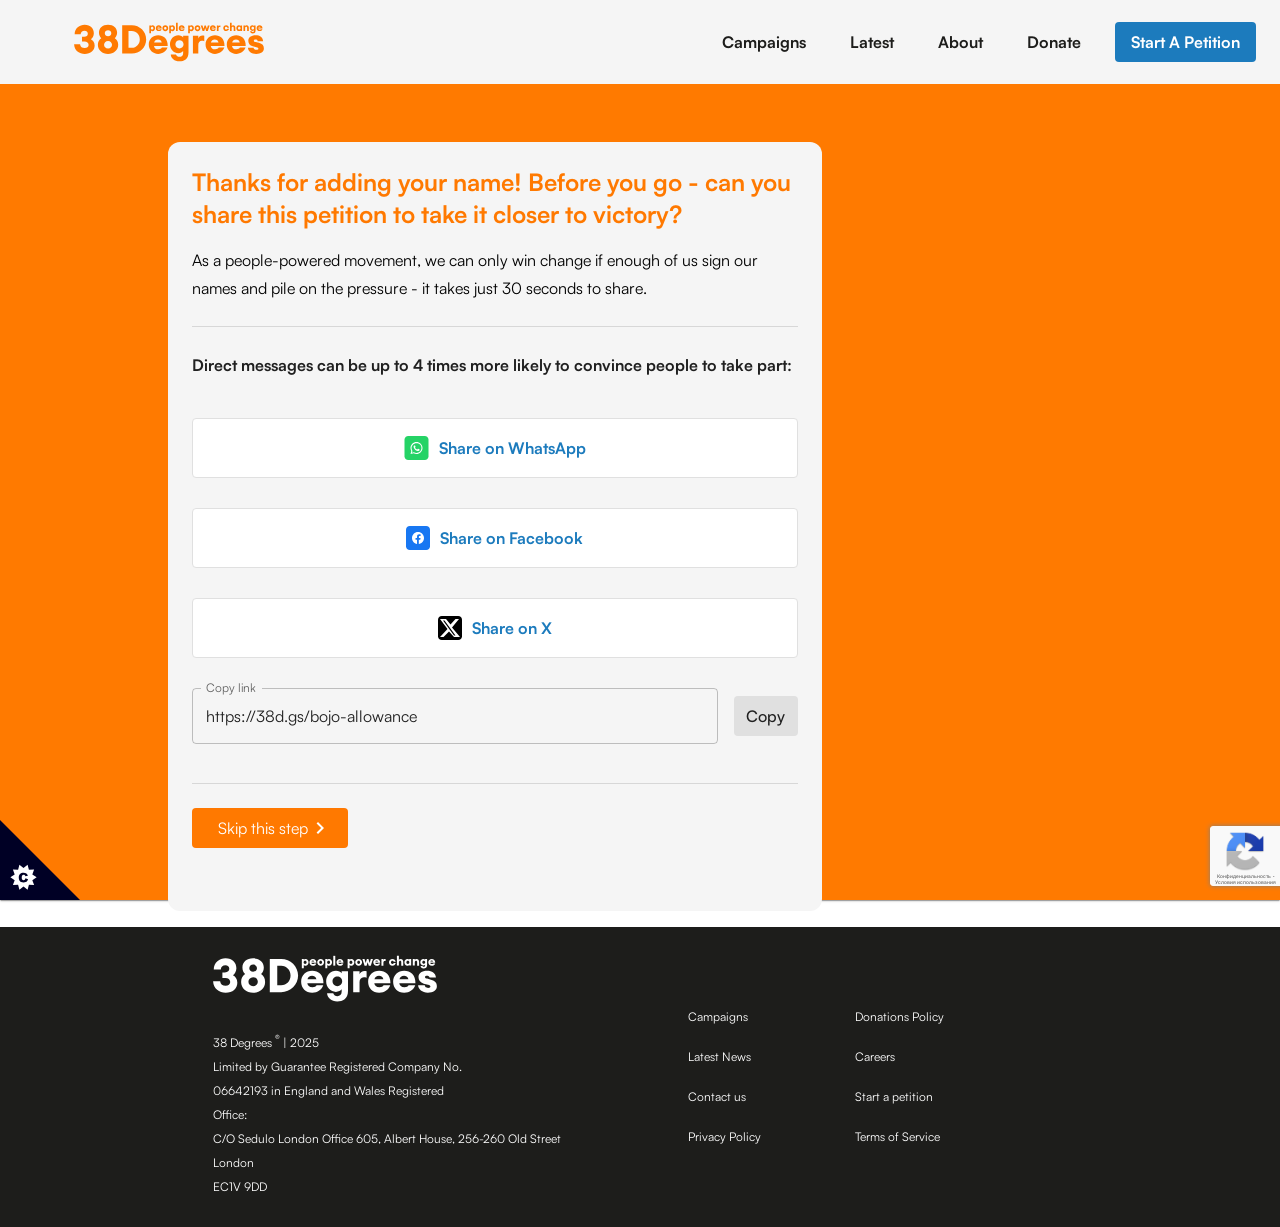
==== 20251103214220915/index.html @ c2df52c3 "Add new assets and styles for enhanced UI components - Added new PNG image for orange post. - Introd" ====
<!DOCTYPE html><html lang="en" data-scrapbook-source="https://act.38degrees.org.uk/act/suspend-johnsons-allowance" data-scrapbook-create="20251103214220915"><!-- Built: Wed Oct 29 2025 08:32:17 GMT+0000 (Coordinated Universal Time) --><!-- Commit: b7d10a4dad594851a03c4985ce70e4e87bb508ca --><head><meta http-equiv="origin-trial" content="A7vZI3v+Gz7JfuRolKNM4Aff6zaGuT7X0mf3wtoZTnKv6497cVMnhy03KDqX7kBz/q/[base64]">
  <meta charset="UTF-8">
  
    
    
      <meta name="viewport" content="width=device-width, initial-scale=1.0">
      <meta name="twitter:card" content="summary_large_image">
      
        <meta name="twitter:site" content="@38degrees">
        
          <meta property="og:title" content="Suspend Boris Johnson's taxpayer allowance">
          
          <meta property="og:image" content="https://files.38degrees.org.uk/items/files/000/008/937/display/Copy_of_CEO_bonus_tricks_petition_image_%281%29.png">
          
          <meta property="og:image:secure_url" content="https://files.38degrees.org.uk/items/files/000/008/937/display/Copy_of_CEO_bonus_tricks_petition_image_%281%29.png">
          
          <meta property="og:image:width" content="400">
          
          <meta property="og:description" content="I’ve just signed the petition to suspend Boris Johnson’s £115k ex-PM allowance until they’ve finished investigating his dodgy deals. Leaks show he was using his old office for private business, meeting Saudi officials and secretive American billionaires. Will you add your name too?">
          
          <meta property="og:type" content="website">
          
          <meta property="og:url" content="https://act.38degrees.org.uk/act/suspend-johnsons-allowance">
          
          <meta property="fb:app_id" content="106018783413240">
          
            <title>
              Suspend Boris Johnson's taxpayer allowance
            </title>
            <link rel="shortcut icon" href="favicon.png">
            
            <style>body>main#app{min-height:100vh;display:flex;flex-direction:column}footer{margin-top:auto}#meta-pixel{height:1;width:1;display:none}
/*# sourceMappingURL=[data-uri] */</style>
<style data-emotion="css-global" data-s="">html { -webkit-font-smoothing: antialiased; box-sizing: border-box; text-size-adjust: 100%; }
*, ::before, ::after { box-sizing: inherit; }
strong, b { font-weight: 700; }
body { margin: 0px; color: rgba(0, 0, 0, 0.87); font-family: Satoshi, Helvetica, Arial, sans-serif; font-weight: 400; font-size: 1rem; line-height: 1.75rem; background-color: rgb(255, 255, 255); }
@media print {
  body { background-color: rgb(255, 255, 255); }
}
body::backdrop { background-color: rgb(255, 255, 255); }
@font-face { font-family: Satoshi; font-style: normal; font-display: block; font-weight: 400; src: url("Satoshi-Regular.woff") format("woff"); }
@font-face { font-family: Satoshi; font-style: normal; font-display: block; font-weight: 700; src: url("Satoshi-Bold.woff") format("woff"); }
@font-face { font-family: Satoshi; font-style: normal; font-display: block; font-weight: 900; src: url("Satoshi-Black.woff") format("woff"); }
@font-face { font-family: Satoshi; font-style: italic; font-display: block; font-weight: 900; src: url("Satoshi-BlackItalic.woff") format("woff"); }
@font-face { font-family: Satoshi; font-style: italic; font-display: block; font-weight: 400; src: url("Satoshi-Italic.woff") format("woff"); }
@font-face { font-family: Satoshi; font-style: italic; font-display: block; font-weight: 700; src: url("Satoshi-BoldItalic.woff") format("woff"); }
@font-face { font-family: Satoshi; font-style: normal; font-display: block; font-weight: 300; src: url("Satoshi-Light.woff") format("woff"); }
@font-face { font-family: Satoshi; font-style: italic; font-display: block; font-weight: 300; src: url("Satoshi-LightItalic.woff") format("woff"); }
@font-face { font-family: Satoshi; font-style: normal; font-display: block; font-weight: 500; src: url("Satoshi-Medium.woff") format("woff"); }
@font-face { font-family: Satoshi; font-style: italic; font-display: block; font-weight: 500; src: url("Satoshi-Bold.woff") format("woff"); }
@font-face { font-family: Satoshi; font-style: normal; font-display: block; font-weight: 300; src: url("Satoshi-Variable.woff") format("woff"); }
@font-face { font-family: Satoshi; font-style: italic; font-display: block; font-weight: 300; src: url("Satoshi-VariableItalic.woff") format("woff"); }</style><style data-emotion="css-global" data-s="">html { -webkit-font-smoothing: antialiased; box-sizing: border-box; text-size-adjust: 100%; }
*, ::before, ::after { box-sizing: inherit; }
strong, b { font-weight: 700; }
body { margin: 0px; color: rgba(0, 0, 0, 0.87); font-family: Satoshi, Helvetica, Arial, sans-serif; font-weight: 400; font-size: 1rem; line-height: 1.75rem; background-color: rgb(255, 255, 255); }
@media print {
  body { background-color: rgb(255, 255, 255); }
}
body::backdrop { background-color: rgb(255, 255, 255); }
@font-face { font-family: Satoshi; font-style: normal; font-display: block; font-weight: 400; src: url("Satoshi-Regular.woff") format("woff"); }
@font-face { font-family: Satoshi; font-style: normal; font-display: block; font-weight: 700; src: url("Satoshi-Bold.woff") format("woff"); }
@font-face { font-family: Satoshi; font-style: normal; font-display: block; font-weight: 900; src: url("Satoshi-Black.woff") format("woff"); }
@font-face { font-family: Satoshi; font-style: italic; font-display: block; font-weight: 900; src: url("Satoshi-BlackItalic.woff") format("woff"); }
@font-face { font-family: Satoshi; font-style: italic; font-display: block; font-weight: 400; src: url("Satoshi-Italic.woff") format("woff"); }
@font-face { font-family: Satoshi; font-style: italic; font-display: block; font-weight: 700; src: url("Satoshi-BoldItalic.woff") format("woff"); }
@font-face { font-family: Satoshi; font-style: normal; font-display: block; font-weight: 300; src: url("Satoshi-Light.woff") format("woff"); }
@font-face { font-family: Satoshi; font-style: italic; font-display: block; font-weight: 300; src: url("Satoshi-LightItalic.woff") format("woff"); }
@font-face { font-family: Satoshi; font-style: normal; font-display: block; font-weight: 500; src: url("Satoshi-Medium.woff") format("woff"); }
@font-face { font-family: Satoshi; font-style: italic; font-display: block; font-weight: 500; src: url("Satoshi-Bold.woff") format("woff"); }
@font-face { font-family: Satoshi; font-style: normal; font-display: block; font-weight: 300; src: url("Satoshi-Variable.woff") format("woff"); }
@font-face { font-family: Satoshi; font-style: italic; font-display: block; font-weight: 300; src: url("Satoshi-VariableItalic.woff") format("woff"); }</style><style data-emotion="css-global" data-s="">@-webkit-keyframes mui-auto-fill { 
  0% { display: block; }
}
@keyframes mui-auto-fill { 
  0% { display: block; }
}
@-webkit-keyframes mui-auto-fill-cancel { 
  0% { display: block; }
}
@keyframes mui-auto-fill-cancel { 
  0% { display: block; }
}</style><style data-emotion="css" data-s="">.css-1lb6n3v { display: flex; -webkit-box-pack: center; justify-content: center; -webkit-box-align: center; align-items: center; height: 100vh; }
.css-11tvxbt { display: inline-block; animation: 1.4s linear 0s infinite normal none running animation-61bdi0; color: rgb(255, 121, 0); }
@-webkit-keyframes animation-61bdi0 { 
  0% { transform: rotate(0deg); }
  100% { transform: rotate(360deg); }
}
@keyframes animation-61bdi0 { 
  0% { transform: rotate(0deg); }
  100% { transform: rotate(360deg); }
}
.css-13o7eu2 { display: block; }
.css-14891ef { stroke: currentcolor; stroke-dasharray: 80px, 200px; stroke-dashoffset: 0; animation: 1.4s ease-in-out 0s infinite normal none running animation-1p2h4ri; }
@-webkit-keyframes animation-1p2h4ri { 
  0% { stroke-dasharray: 1px, 200px; stroke-dashoffset: 0; }
  50% { stroke-dasharray: 100px, 200px; stroke-dashoffset: -15px; }
  100% { stroke-dasharray: 100px, 200px; stroke-dashoffset: -125px; }
}
@keyframes animation-1p2h4ri { 
  0% { stroke-dasharray: 1px, 200px; stroke-dashoffset: 0; }
  50% { stroke-dasharray: 100px, 200px; stroke-dashoffset: -15px; }
  100% { stroke-dasharray: 100px, 200px; stroke-dashoffset: -125px; }
}
@media (min-width: 0px) {
  .css-1gmieow { margin-bottom: 0px; }
}
@media (min-width: 900px) {
  .css-1gmieow { margin-bottom: 10px; }
}
.css-zboid0 { display: flex; flex-direction: column; width: 100%; box-sizing: border-box; flex-shrink: 0; position: static; color: rgb(255, 255, 255); background-color: rgb(245, 245, 245); box-shadow: 0px 0px 0px 0px; height: 84px; }
@media (min-width: 0px) {
  .css-zboid0 { display: none; }
}
@media (min-width: 900px) {
  .css-zboid0 { display: block; }
}
.css-1ehjd06 { transition: box-shadow 300ms cubic-bezier(0.4, 0, 0.2, 1) 0ms; display: flex; flex-direction: column; width: 100%; box-sizing: border-box; flex-shrink: 0; position: static; color: rgb(255, 255, 255); background-color: rgb(245, 245, 245); box-shadow: 0px 0px 0px 0px; height: 84px; }
@media (min-width: 0px) {
  .css-1ehjd06 { display: none; }
}
@media (min-width: 900px) {
  .css-1ehjd06 { display: block; }
}
.css-1h3un79 { width: 100%; margin-left: auto; box-sizing: border-box; margin-right: auto; display: block; padding-left: 16px; padding-right: 16px; height: 100%; }
@media (min-width: 600px) {
  .css-1h3un79 { padding-left: 24px; padding-right: 24px; }
}
@media (min-width: 1536px) {
  .css-1h3un79 { max-width: 1536px; }
}
.css-txd8qd { position: relative; display: flex; -webkit-box-align: center; align-items: center; min-height: 56px; height: 100%; }
@media (min-width: 0px) {
  @media (orientation: landscape) {
  .css-txd8qd { min-height: 48px; }
}
}
@media (min-width: 600px) {
  .css-txd8qd { min-height: 64px; }
}
.css-j81q34 { text-decoration: none; transition: color 300ms cubic-bezier(0.4, 0, 0.2, 1) 0ms; }
.css-j81q34:hover { text-decoration-color: inherit; }
.css-j81q34:hover { text-decoration: none; color: rgb(255, 121, 0); }
.css-18rozpi { margin: 0px; font: inherit; color: rgb(255, 121, 0); text-decoration: none; transition: color 300ms cubic-bezier(0.4, 0, 0.2, 1) 0ms; }
.css-18rozpi:hover { text-decoration-color: inherit; }
.css-18rozpi:hover { text-decoration: none; color: rgb(255, 121, 0); }
.css-pobrvn { width: 240px; padding-left: 50px; }
@media (min-width: 0px) {
  .css-pobrvn { display: none; }
}
@media (min-width: 900px) {
  .css-pobrvn { display: flex; }
}
.css-f00iec { -webkit-box-pack: end; justify-content: flex-end; -webkit-box-flex: 1; flex-grow: 1; gap: 24px; align-items: flex-end; }
@media (min-width: 0px) {
  .css-f00iec { display: none; }
}
@media (min-width: 900px) {
  .css-f00iec { display: flex; }
}
.css-1wwljfo { text-decoration: none; transition: color 300ms cubic-bezier(0.4, 0, 0.2, 1) 0ms; color: rgb(29, 29, 27); height: 46px; border-radius: 5px; font-weight: 700; font-size: 1rem; display: flex; text-align: center; -webkit-box-align: center; align-items: center; padding: 10px; }
.css-1wwljfo:hover { text-decoration: none; color: rgb(255, 121, 0); }
.css-fo6ecd { margin: 0px; font-style: inherit; font-variant: inherit; font-stretch: inherit; line-height: inherit; font-family: inherit; font-optical-sizing: inherit; font-kerning: inherit; font-feature-settings: inherit; font-variation-settings: inherit; text-decoration: none; transition: color 300ms cubic-bezier(0.4, 0, 0.2, 1) 0ms; color: rgb(29, 29, 27); height: 46px; border-radius: 5px; font-weight: 700; font-size: 1rem; display: flex; text-align: center; -webkit-box-align: center; align-items: center; padding: 10px; }
.css-fo6ecd:hover { text-decoration: none; color: rgb(255, 121, 0); }
.css-1xo98ss { font-family: Satoshi, Helvetica, Arial, sans-serif; line-height: 1.75; min-width: 64px; padding: 6px 16px; border-radius: 4px; transition: background-color 0.4s cubic-bezier(0.4, 0, 0.2, 1) 0ms, box-shadow cubic-bezier(0.4, 0, 0.2, 1) 0ms, border-color cubic-bezier(0.4, 0, 0.2, 1) 0ms, color cubic-bezier(0.4, 0, 0.2, 1) 0ms; box-shadow: none; text-transform: none; color: rgb(255, 255, 255); font-size: 1rem; font-weight: 700; background-color: rgb(28, 123, 189); }
.css-1xo98ss:hover { text-decoration: none; background-color: rgb(29, 29, 27); box-shadow: rgba(0, 0, 0, 0.2) 0px 2px 4px -1px, rgba(0, 0, 0, 0.14) 0px 4px 5px 0px, rgba(0, 0, 0, 0.12) 0px 1px 10px 0px; }
@media (hover: none) {
  .css-1xo98ss:hover { background-color: rgb(255, 121, 0); }
}
.css-1xo98ss:active { box-shadow: rgba(0, 0, 0, 0.2) 0px 5px 5px -3px, rgba(0, 0, 0, 0.14) 0px 8px 10px 1px, rgba(0, 0, 0, 0.12) 0px 3px 14px 2px; }
.css-1xo98ss.Mui-focusVisible { box-shadow: rgba(0, 0, 0, 0.2) 0px 3px 5px -1px, rgba(0, 0, 0, 0.14) 0px 6px 10px 0px, rgba(0, 0, 0, 0.12) 0px 1px 18px 0px; }
.css-1xo98ss.Mui-disabled { color: rgba(0, 0, 0, 0.26); box-shadow: none; background-color: rgba(0, 0, 0, 0.12); }
.css-1xo98ss:hover { box-shadow: none; }
.css-1xo98ss.Mui-focusVisible { box-shadow: none; }
.css-1xo98ss:active { box-shadow: none; }
.css-1xo98ss.Mui-disabled { box-shadow: none; }
.css-1xo98ss:hover { text-decoration: none; background-color: rgb(229, 108, 0); }
.css-1xo98ss.Mui-disabled { background: rgba(0, 0, 0, 0.12); color: rgba(0, 0, 0, 0.38); }
@media (min-width: 0px) {
  .css-1xo98ss { display: none; }
}
@media (min-width: 900px) {
  .css-1xo98ss { display: flex; }
}
.css-1xo98ss:hover { background-color: rgb(25, 110, 170); color: rgb(255, 255, 255); }
.css-xdxih8 { display: inline-flex; -webkit-box-align: center; align-items: center; -webkit-box-pack: center; justify-content: center; position: relative; box-sizing: border-box; -webkit-tap-highlight-color: transparent; outline: 0px; border: 0px; margin: 0px; cursor: pointer; user-select: none; vertical-align: middle; appearance: none; text-decoration: none; font-family: Satoshi, Helvetica, Arial, sans-serif; line-height: 1.75; min-width: 64px; padding: 6px 16px; border-radius: 4px; transition: background-color 0.4s cubic-bezier(0.4, 0, 0.2, 1) 0ms, box-shadow cubic-bezier(0.4, 0, 0.2, 1) 0ms, border-color cubic-bezier(0.4, 0, 0.2, 1) 0ms, color cubic-bezier(0.4, 0, 0.2, 1) 0ms; box-shadow: none; text-transform: none; color: rgb(255, 255, 255); font-size: 1rem; font-weight: 700; background-color: rgb(28, 123, 189); }
.css-xdxih8.Mui-disabled { pointer-events: none; cursor: default; }
@media print {
  .css-xdxih8 { -webkit-print-color-adjust: exact; }
}
.css-xdxih8:hover { text-decoration: none; background-color: rgb(29, 29, 27); box-shadow: rgba(0, 0, 0, 0.2) 0px 2px 4px -1px, rgba(0, 0, 0, 0.14) 0px 4px 5px 0px, rgba(0, 0, 0, 0.12) 0px 1px 10px 0px; }
@media (hover: none) {
  .css-xdxih8:hover { background-color: rgb(255, 121, 0); }
}
.css-xdxih8:active { box-shadow: rgba(0, 0, 0, 0.2) 0px 5px 5px -3px, rgba(0, 0, 0, 0.14) 0px 8px 10px 1px, rgba(0, 0, 0, 0.12) 0px 3px 14px 2px; }
.css-xdxih8.Mui-focusVisible { box-shadow: rgba(0, 0, 0, 0.2) 0px 3px 5px -1px, rgba(0, 0, 0, 0.14) 0px 6px 10px 0px, rgba(0, 0, 0, 0.12) 0px 1px 18px 0px; }
.css-xdxih8.Mui-disabled { color: rgba(0, 0, 0, 0.26); box-shadow: none; background-color: rgba(0, 0, 0, 0.12); }
.css-xdxih8:hover { box-shadow: none; }
.css-xdxih8.Mui-focusVisible { box-shadow: none; }
.css-xdxih8:active { box-shadow: none; }
.css-xdxih8.Mui-disabled { box-shadow: none; }
.css-xdxih8:hover { text-decoration: none; background-color: rgb(229, 108, 0); }
.css-xdxih8.Mui-disabled { background: rgba(0, 0, 0, 0.12); color: rgba(0, 0, 0, 0.38); }
@media (min-width: 0px) {
  .css-xdxih8 { display: none; }
}
@media (min-width: 900px) {
  .css-xdxih8 { display: flex; }
}
.css-xdxih8:hover { background-color: rgb(25, 110, 170); color: rgb(255, 255, 255); }
.css-1aprekk { display: flex; flex-direction: column; width: 100%; box-sizing: border-box; flex-shrink: 0; position: static; color: rgb(255, 255, 255); background-color: rgb(245, 245, 245); box-shadow: 0px 0px 0px 0px; height: 56px; }
@media (min-width: 0px) {
  .css-1aprekk { display: block; }
}
@media (min-width: 900px) {
  .css-1aprekk { display: none; }
}
.css-1ql3g8t { transition: box-shadow 300ms cubic-bezier(0.4, 0, 0.2, 1) 0ms; display: flex; flex-direction: column; width: 100%; box-sizing: border-box; flex-shrink: 0; position: static; color: rgb(255, 255, 255); background-color: rgb(245, 245, 245); box-shadow: 0px 0px 0px 0px; height: 56px; }
@media (min-width: 0px) {
  .css-1ql3g8t { display: block; }
}
@media (min-width: 900px) {
  .css-1ql3g8t { display: none; }
}
.css-198lrpf { position: relative; display: flex; -webkit-box-align: center; align-items: center; min-height: 56px; }
@media (min-width: 0px) {
  @media (orientation: landscape) {
  .css-198lrpf { min-height: 48px; }
}
}
@media (min-width: 600px) {
  .css-198lrpf { min-height: 64px; }
}
@media (min-width: 0px) {
  .css-198lrpf { min-height: 56px; }
}
@media (min-width: 600px) {
  .css-198lrpf { min-height: 56px; }
}
.css-7sozuz { width: 120px; padding-left: 0px; }
@media (min-width: 0px) {
  .css-7sozuz { display: flex; }
}
@media (min-width: 900px) {
  .css-7sozuz { display: none; }
}
.css-1ovggvf { -webkit-box-pack: end; justify-content: flex-end; -webkit-box-flex: 1; flex-grow: 1; }
@media (min-width: 0px) {
  .css-1ovggvf { display: flex; }
}
@media (min-width: 900px) {
  .css-1ovggvf { display: none; }
}
.css-e9qpbz { text-align: center; flex: 0 0 auto; border-radius: 50%; overflow: visible; transition: background-color 150ms cubic-bezier(0.4, 0, 0.2, 1) 0ms; padding: 12px; font-size: 1.75rem; color: rgb(29, 29, 27); }
.css-e9qpbz:hover { background-color: rgba(0, 0, 0, 0.04); }
@media (hover: none) {
  .css-e9qpbz:hover { background-color: transparent; }
}
.css-e9qpbz.Mui-disabled { background-color: transparent; color: rgba(0, 0, 0, 0.26); }
.css-18ca7q0 { display: inline-flex; -webkit-box-align: center; align-items: center; -webkit-box-pack: center; justify-content: center; position: relative; box-sizing: border-box; -webkit-tap-highlight-color: transparent; background-color: transparent; outline: 0px; border: 0px; margin: 0px; cursor: pointer; user-select: none; vertical-align: middle; appearance: none; text-decoration: none; text-align: center; flex: 0 0 auto; border-radius: 50%; overflow: visible; transition: background-color 150ms cubic-bezier(0.4, 0, 0.2, 1) 0ms; padding: 12px; font-size: 1.75rem; color: rgb(29, 29, 27); }
.css-18ca7q0.Mui-disabled { pointer-events: none; cursor: default; }
@media print {
  .css-18ca7q0 { -webkit-print-color-adjust: exact; }
}
.css-18ca7q0:hover { background-color: rgba(0, 0, 0, 0.04); }
@media (hover: none) {
  .css-18ca7q0:hover { background-color: transparent; }
}
.css-18ca7q0.Mui-disabled { background-color: transparent; color: rgba(0, 0, 0, 0.26); }
.css-vubbuv { user-select: none; width: 1em; height: 1em; display: inline-block; fill: currentcolor; flex-shrink: 0; transition: fill 200ms cubic-bezier(0.4, 0, 0.2, 1) 0ms; font-size: 1.5rem; }
.css-1gpm7zq { top: 56px; left: 16px; }
@media (min-width: 0px) {
  .css-1gpm7zq { display: block; }
}
@media (min-width: 900px) {
  .css-1gpm7zq { display: none; }
}
.css-u3ouwl { top: 56px; left: 16px; }
@media (min-width: 0px) {
  .css-u3ouwl { display: block; }
}
@media (min-width: 900px) {
  .css-u3ouwl { display: none; }
}
.css-m70q91 { width: 100%; margin-left: auto; box-sizing: border-box; margin-right: auto; display: block; padding-left: 16px; padding-right: 16px; flex: 2 1 0%; }
@media (min-width: 600px) {
  .css-m70q91 { padding-left: 24px; padding-right: 24px; }
}
@media (min-width: 1200px) {
  .css-m70q91 { max-width: 1200px; }
}
.css-1d3bbye { box-sizing: border-box; display: flex; flex-flow: wrap; width: 100%; }
.css-yl6yy2 { box-sizing: border-box; margin: 0px; flex-direction: row; }
@media (min-width: 900px) {
  .css-yl6yy2 { flex-basis: 8.33333%; -webkit-box-flex: 0; flex-grow: 0; max-width: 8.33333%; }
}
@media (min-width: 1200px) {
  .css-yl6yy2 { flex-basis: 8.33333%; -webkit-box-flex: 0; flex-grow: 0; max-width: 8.33333%; }
}
@media (min-width: 1536px) {
  .css-yl6yy2 { flex-basis: 8.33333%; -webkit-box-flex: 0; flex-grow: 0; max-width: 8.33333%; }
}
.css-1e29zru { box-sizing: border-box; margin: 0px; flex-direction: row; }
@media (max-width: -0.05px) {
  .css-1e29zru { display: none; }
}
@media (min-width: 900px) {
  .css-1e29zru { flex-basis: 8.33333%; -webkit-box-flex: 0; flex-grow: 0; max-width: 8.33333%; }
}
@media (min-width: 1200px) {
  .css-1e29zru { flex-basis: 8.33333%; -webkit-box-flex: 0; flex-grow: 0; max-width: 8.33333%; }
}
@media (min-width: 1536px) {
  .css-1e29zru { flex-basis: 8.33333%; -webkit-box-flex: 0; flex-grow: 0; max-width: 8.33333%; }
}
.css-1kijih2 { box-sizing: border-box; margin: 0px; flex-direction: row; flex-basis: 100%; -webkit-box-flex: 0; flex-grow: 0; max-width: 100%; }
@media (min-width: 600px) {
  .css-1kijih2 { flex-basis: 100%; -webkit-box-flex: 0; flex-grow: 0; max-width: 100%; }
}
@media (min-width: 900px) {
  .css-1kijih2 { flex-basis: 83.3333%; -webkit-box-flex: 0; flex-grow: 0; max-width: 83.3333%; }
}
@media (min-width: 1200px) {
  .css-1kijih2 { flex-basis: 83.3333%; -webkit-box-flex: 0; flex-grow: 0; max-width: 83.3333%; }
}
@media (min-width: 1536px) {
  .css-1kijih2 { flex-basis: 83.3333%; -webkit-box-flex: 0; flex-grow: 0; max-width: 83.3333%; }
}
.css-1cbmntm { box-sizing: border-box; display: flex; flex-flow: wrap; width: 100%; -webkit-box-pack: start; justify-content: flex-start; margin-top: 1.5rem; margin-bottom: 1.5rem; padding-left: 0.5rem; }
.css-v2sjgi { box-sizing: border-box; margin: 0px; flex-direction: row; flex-basis: 100%; -webkit-box-flex: 0; flex-grow: 0; max-width: 100%; padding: 0px !important; }
@media (min-width: 600px) {
  .css-v2sjgi { flex-basis: 100%; -webkit-box-flex: 0; flex-grow: 0; max-width: 100%; }
}
@media (min-width: 900px) {
  .css-v2sjgi { flex-basis: 70%; -webkit-box-flex: 0; flex-grow: 0; max-width: 70%; }
}
@media (min-width: 1200px) {
  .css-v2sjgi { flex-basis: 70%; -webkit-box-flex: 0; flex-grow: 0; max-width: 70%; }
}
@media (min-width: 1536px) {
  .css-v2sjgi { flex-basis: 70%; -webkit-box-flex: 0; flex-grow: 0; max-width: 70%; }
}
.css-79elbk { position: relative; }
.css-1lfq37a { width: 100%; height: auto; background-color: rgb(29, 29, 27); }
@media (min-width: 0px) {
  .css-1lfq37a { padding: 1.75rem; }
}
@media (min-width: 900px) {
  .css-1lfq37a { padding: 1.75rem 0px; }
}
.css-khvab5 { box-sizing: border-box; display: flex; flex-flow: wrap; width: 100%; -webkit-box-pack: center; justify-content: center; margin-top: 0px; }
@media (min-width: 0px) {
  .css-khvab5 { margin-top: -24px; }
  .css-khvab5 > .MuiGrid-item { padding-top: 24px; }
}
.css-1esj3t8 { box-sizing: border-box; margin: 0px; flex-direction: row; flex-basis: 100%; -webkit-box-flex: 0; flex-grow: 0; max-width: 100%; }
@media (min-width: 600px) {
  .css-1esj3t8 { flex-basis: 100%; -webkit-box-flex: 0; flex-grow: 0; max-width: 100%; }
}
@media (min-width: 900px) {
  .css-1esj3t8 { flex-basis: 100%; -webkit-box-flex: 0; flex-grow: 0; max-width: 100%; }
}
@media (min-width: 1200px) {
  .css-1esj3t8 { flex-basis: 100%; -webkit-box-flex: 0; flex-grow: 0; max-width: 100%; }
}
@media (min-width: 1536px) {
  .css-1esj3t8 { flex-basis: 100%; -webkit-box-flex: 0; flex-grow: 0; max-width: 100%; }
}
@media (min-width: 0px) {
  .css-1esj3t8 { order: 1; display: block; }
}
@media (min-width: 600px) {
  .css-1esj3t8 { display: none; }
}
.css-1sa1mr8 { display: inline-block; }
@media (min-width: 0px) {
  .css-1sa1mr8 { width: 12rem; }
}
@media (min-width: 900px) {
  .css-1sa1mr8 { width: 14rem; padding-bottom: 1rem; }
}
.css-a5pxoh { box-sizing: border-box; margin: 0px; flex-direction: row; flex-basis: 100%; -webkit-box-flex: 0; flex-grow: 0; max-width: 100%; }
@media (min-width: 600px) {
  .css-a5pxoh { flex-basis: 100%; -webkit-box-flex: 0; flex-grow: 0; max-width: 100%; }
}
@media (min-width: 900px) {
  .css-a5pxoh { flex-basis: 33.3333%; -webkit-box-flex: 0; flex-grow: 0; max-width: 33.3333%; }
}
@media (min-width: 1200px) {
  .css-a5pxoh { flex-basis: 33.3333%; -webkit-box-flex: 0; flex-grow: 0; max-width: 33.3333%; }
}
@media (min-width: 1536px) {
  .css-a5pxoh { flex-basis: 33.3333%; -webkit-box-flex: 0; flex-grow: 0; max-width: 33.3333%; }
}
@media (min-width: 0px) {
  .css-a5pxoh { order: 3; }
}
@media (min-width: 600px) {
  .css-a5pxoh { order: 1; }
}
@media (min-width: 0px) {
  .css-130f8nx { display: none; }
}
@media (min-width: 600px) {
  .css-130f8nx { display: block; }
}
.css-9wysp4 { margin: 0px; font-family: Satoshi, Helvetica, Arial, sans-serif; font-weight: 400; color: rgb(255, 255, 255); line-height: 1.5rem; font-size: 0.75rem; }
.css-v3tks0 { box-sizing: border-box; margin: 0px; flex-direction: row; flex-basis: 100%; -webkit-box-flex: 0; flex-grow: 0; max-width: 100%; }
@media (min-width: 600px) {
  .css-v3tks0 { flex-basis: 100%; -webkit-box-flex: 0; flex-grow: 0; max-width: 100%; }
}
@media (min-width: 900px) {
  .css-v3tks0 { flex-basis: 33.3333%; -webkit-box-flex: 0; flex-grow: 0; max-width: 33.3333%; }
}
@media (min-width: 1200px) {
  .css-v3tks0 { flex-basis: 33.3333%; -webkit-box-flex: 0; flex-grow: 0; max-width: 33.3333%; }
}
@media (min-width: 1536px) {
  .css-v3tks0 { flex-basis: 33.3333%; -webkit-box-flex: 0; flex-grow: 0; max-width: 33.3333%; }
}
@media (min-width: 0px) {
  .css-v3tks0 { order: 2; }
}
@media (min-width: 600px) {
  .css-v3tks0 { order: 3; }
}
.css-b152z2 { box-sizing: border-box; display: flex; flex-flow: wrap; margin-top: -4px; width: calc(100% + 4px); margin-left: -4px; height: 100%; }
.css-b152z2 > .MuiGrid-item { padding-top: 4px; }
.css-b152z2 > .MuiGrid-item { padding-left: 4px; }
@media (min-width: 0px) {
  .css-b152z2 { padding: 0px; }
}
@media (min-width: 600px) {
  .css-b152z2 { padding: 3rem; }
}
.css-1s50f5r { box-sizing: border-box; margin: 0px; flex-direction: row; flex-basis: 50%; -webkit-box-flex: 0; flex-grow: 0; max-width: 50%; }
@media (min-width: 600px) {
  .css-1s50f5r { flex-basis: 50%; -webkit-box-flex: 0; flex-grow: 0; max-width: 50%; }
}
@media (min-width: 900px) {
  .css-1s50f5r { flex-basis: 50%; -webkit-box-flex: 0; flex-grow: 0; max-width: 50%; }
}
@media (min-width: 1200px) {
  .css-1s50f5r { flex-basis: 50%; -webkit-box-flex: 0; flex-grow: 0; max-width: 50%; }
}
@media (min-width: 1536px) {
  .css-1s50f5r { flex-basis: 50%; -webkit-box-flex: 0; flex-grow: 0; max-width: 50%; }
}
.css-1nda8l5 { width: 100%; margin-left: auto; box-sizing: border-box; margin-right: auto; padding-left: 16px; padding-right: 16px; display: flex; flex-direction: column; -webkit-box-pack: justify; justify-content: space-between; height: 100%; }
@media (min-width: 600px) {
  .css-1nda8l5 { padding-left: 24px; padding-right: 24px; }
}
@media (min-width: 1200px) {
  .css-1nda8l5 { max-width: 1200px; }
}
@media (min-width: 0px) {
  .css-1nda8l5 { padding: 0px; gap: 0.75rem; }
}
.css-1rp63a9 { text-decoration: none; transition: color 300ms cubic-bezier(0.4, 0, 0.2, 1) 0ms; flex: 1 1 0%; color: rgb(255, 255, 255); }
.css-1rp63a9:hover { text-decoration: none; color: rgb(255, 121, 0); }
.css-bk6f57 { margin: 0px; font-style: inherit; font-variant: inherit; font-weight: inherit; font-stretch: inherit; line-height: inherit; font-family: inherit; font-optical-sizing: inherit; font-kerning: inherit; font-feature-settings: inherit; font-variation-settings: inherit; font-size: 0.75rem; text-decoration: none; transition: color 300ms cubic-bezier(0.4, 0, 0.2, 1) 0ms; flex: 1 1 0%; color: rgb(255, 255, 255); }
.css-bk6f57:hover { text-decoration: none; color: rgb(255, 121, 0); }
.css-w0pj6f { overflow: hidden; pointer-events: none; position: absolute; z-index: 0; inset: 0px; border-radius: inherit; }
.css-115xyw6 { margin: 0px; font-family: Satoshi, Helvetica, Arial, sans-serif; font-weight: 400; font-size: 1rem; line-height: 1.75rem; }
@media (min-width: 0px) {
  .css-115xyw6 { font-family: Satoshi, Helvetica, Arial, sans-serif; font-weight: bold; font-size: 1.5rem; line-height: 1.334; }
}
@media (min-width: 900px) {
  .css-115xyw6 { font-family: Satoshi, Helvetica, Arial, sans-serif; font-weight: 700; font-size: 2.125rem; line-height: 1.235; }
}
.css-1j1hprp { width: 100%; margin-left: auto; box-sizing: border-box; margin-right: auto; display: block; padding-left: 16px; padding-right: 16px; }
@media (min-width: 600px) {
  .css-1j1hprp { padding-left: 24px; padding-right: 24px; }
}
@media (min-width: 1200px) {
  .css-1j1hprp { max-width: 1200px; }
}
@media (min-width: 0px) {
  .css-1j1hprp { margin-top: 0px; margin-bottom: 1.5rem; padding-left: 8px; padding-right: 8px; }
}
@media (min-width: 900px) {
  .css-1j1hprp { margin-top: 1rem; margin-bottom: 1rem; }
}
.css-1vsoigf { box-sizing: border-box; display: flex; flex-flow: wrap; width: calc(100% + 24px); margin-left: -24px; -webkit-box-pack: end; justify-content: flex-end; margin-top: 0px; }
.css-1vsoigf > .MuiGrid-item { padding-top: 24px; }
.css-1vsoigf > .MuiGrid-item { padding-left: 24px; }
.css-122uxd2 { box-sizing: border-box; margin: 0px; flex-direction: row; flex-basis: 100%; -webkit-box-flex: 0; flex-grow: 0; max-width: 100%; }
@media (min-width: 600px) {
  .css-122uxd2 { flex-basis: 100%; -webkit-box-flex: 0; flex-grow: 0; max-width: 100%; }
}
@media (min-width: 900px) {
  .css-122uxd2 { flex-basis: 70%; -webkit-box-flex: 0; flex-grow: 0; max-width: 70%; }
}
@media (min-width: 1200px) {
  .css-122uxd2 { flex-basis: 70%; -webkit-box-flex: 0; flex-grow: 0; max-width: 70%; }
}
@media (min-width: 1536px) {
  .css-122uxd2 { flex-basis: 70%; -webkit-box-flex: 0; flex-grow: 0; max-width: 70%; }
}
@media (min-width: 0px) {
  .css-122uxd2 { padding-top: 0px !important; }
}
@media (min-width: 900px) {
  .css-122uxd2 { padding-top: 1rem; }
}
.css-1orv6po { display: flex; flex-direction: column; }
.css-1orv6po > :not(style):not(style) { margin: 0px; }
.css-1orv6po > :not(style) ~ :not(style) { margin-top: 24px; }
.css-8atqhb { width: 100%; }
.css-lsq302 { display: flex; flex-direction: column; }
.css-lsq302 > :not(style):not(style) { margin: 0px; }
.css-lsq302 > :not(style) ~ :not(style) { margin-top: 8px; }
@media (min-width: 0px) {
  .css-lsq302 { display: block; }
}
@media (min-width: 600px) {
  .css-lsq302 { display: none; }
}
.css-19423n5 { margin: 0px; font-family: Satoshi, Helvetica, Arial, sans-serif; font-weight: 400; font-size: 0.875rem; line-height: 1.25rem; }
.css-1vg6q84 { font-weight: 700; }
.css-1kk8uyv { position: relative; overflow: hidden; display: block; z-index: 0; background-color: rgb(255, 204, 158); width: 100%; height: 8px; border-radius: 0px; }
@media print {
  .css-1kk8uyv { -webkit-print-color-adjust: exact; }
}
.css-1gheyb9 { width: 100%; position: absolute; left: 0px; bottom: 0px; top: 0px; transition: transform 0.4s linear 0s; transform-origin: left center; background-color: rgb(255, 121, 0); }
.css-fbnwh5 { font-family: Satoshi, Helvetica, Arial, sans-serif; font-weight: 500; line-height: 1.75; min-width: 64px; padding: 6px 8px; border-radius: 4px; transition: background-color 0.4s cubic-bezier(0.4, 0, 0.2, 1) 0ms, box-shadow cubic-bezier(0.4, 0, 0.2, 1) 0ms, border-color cubic-bezier(0.4, 0, 0.2, 1) 0ms, color cubic-bezier(0.4, 0, 0.2, 1) 0ms; width: 100%; text-transform: none; font-size: 1rem; background-color: rgb(255, 121, 0); color: rgb(255, 255, 255); }
.css-fbnwh5:hover { text-decoration: none; background-color: rgba(255, 121, 0, 0.04); }
@media (hover: none) {
  .css-fbnwh5:hover { background-color: transparent; }
}
.css-fbnwh5.Mui-disabled { color: rgba(0, 0, 0, 0.26); }
.css-fbnwh5:hover { text-decoration: none; background-color: rgb(229, 108, 0); }
.css-fbnwh5.Mui-disabled { background: rgba(0, 0, 0, 0.12); color: rgba(0, 0, 0, 0.38); }
.css-1auh17d { display: inline-flex; -webkit-box-align: center; align-items: center; -webkit-box-pack: center; justify-content: center; position: relative; box-sizing: border-box; -webkit-tap-highlight-color: transparent; outline: 0px; border: 0px; margin: 0px; cursor: pointer; user-select: none; vertical-align: middle; appearance: none; text-decoration: none; font-family: Satoshi, Helvetica, Arial, sans-serif; font-weight: 500; line-height: 1.75; min-width: 64px; padding: 6px 8px; border-radius: 4px; transition: background-color 0.4s cubic-bezier(0.4, 0, 0.2, 1) 0ms, box-shadow cubic-bezier(0.4, 0, 0.2, 1) 0ms, border-color cubic-bezier(0.4, 0, 0.2, 1) 0ms, color cubic-bezier(0.4, 0, 0.2, 1) 0ms; width: 100%; text-transform: none; font-size: 1rem; background-color: rgb(255, 121, 0); color: rgb(255, 255, 255); }
.css-1auh17d.Mui-disabled { pointer-events: none; cursor: default; }
@media print {
  .css-1auh17d { -webkit-print-color-adjust: exact; }
}
.css-1auh17d:hover { text-decoration: none; background-color: rgba(255, 121, 0, 0.04); }
@media (hover: none) {
  .css-1auh17d:hover { background-color: transparent; }
}
.css-1auh17d.Mui-disabled { color: rgba(0, 0, 0, 0.26); }
.css-1auh17d:hover { text-decoration: none; background-color: rgb(229, 108, 0); }
.css-1auh17d.Mui-disabled { background: rgba(0, 0, 0, 0.12); color: rgba(0, 0, 0, 0.38); }
.css-10jmj18 > h2 { font-family: Satoshi, Helvetica, Arial, sans-serif; font-weight: 700; font-size: 16px; line-height: 24px; }
.css-10jmj18 > .card { background-color: rgb(245, 245, 245); border-radius: 12px; padding: 20px; }
.css-1esihev { margin: 1rem 0px; flex-shrink: 0; border-width: 0px 0px thin; border-style: solid; border-color: rgba(0, 0, 0, 0.12); }
.css-gx0lhm { margin-bottom: 0px; }
.css-13ok1xy { margin: 0px; font-family: Satoshi, Helvetica, Arial, sans-serif; font-weight: 400; font-size: 12px; line-height: 19.92px; text-align: left; }
.css-13ok1xy a { color: rgb(28, 123, 189); }
.css-190s2c { margin: 1rem 0px 0px; flex-shrink: 0; border-width: 0px 0px thin; border-style: solid; border-color: rgba(0, 0, 0, 0.12); }
.css-54tsqc { box-sizing: border-box; margin: 0px; flex-direction: row; flex-basis: 100%; -webkit-box-flex: 0; flex-grow: 0; max-width: 100%; }
@media (min-width: 600px) {
  .css-54tsqc { flex-basis: 100%; -webkit-box-flex: 0; flex-grow: 0; max-width: 100%; }
}
@media (min-width: 900px) {
  .css-54tsqc { flex-basis: 30%; -webkit-box-flex: 0; flex-grow: 0; max-width: 30%; }
}
@media (min-width: 1200px) {
  .css-54tsqc { flex-basis: 30%; -webkit-box-flex: 0; flex-grow: 0; max-width: 30%; }
}
@media (min-width: 1536px) {
  .css-54tsqc { flex-basis: 30%; -webkit-box-flex: 0; flex-grow: 0; max-width: 30%; }
}
@media (min-width: 900px) {
  .css-54tsqc { padding-top: 0px !important; }
}
.css-1scbxtk { width: 100%; margin-left: auto; box-sizing: border-box; margin-right: auto; display: block; padding-left: 16px; padding-right: 16px; }
@media (min-width: 600px) {
  .css-1scbxtk { padding-left: 24px; padding-right: 24px; }
}
@media (min-width: 1200px) {
  .css-1scbxtk { max-width: 1200px; }
}
@media (min-width: 900px) {
  .css-1scbxtk { border: 1px rgb(224, 224, 224); border-radius: 8px; box-shadow: rgba(0, 0, 0, 0.25) 0px 2px 8px; padding: 24px; }
}
.css-dnexhu { display: flex; flex-direction: column; margin-top: 0.5rem; }
@media (min-width: 0px) {
  .css-dnexhu { flex-direction: row; }
  .css-dnexhu > :not(style):not(style) { margin: 0px; }
  .css-dnexhu > :not(style) ~ :not(style) { margin-left: 0px; }
}
@media (min-width: 900px) {
  .css-dnexhu { flex-direction: column; }
  .css-dnexhu > :not(style):not(style) { margin: 0px; }
  .css-dnexhu > :not(style) ~ :not(style) { margin-top: 24px; }
}
@media (min-width: 0px) {
  .css-dnexhu { justify-content: normal; }
}
@media (min-width: 900px) {
  .css-dnexhu { -webkit-box-pack: justify; justify-content: space-between; }
}
@media (min-width: 0px) {
  .css-fmxvnb { min-width: 50%; }
}
.css-1zbqr0 { margin: 0px; font-family: Satoshi, Helvetica, Arial, sans-serif; font-weight: 700; font-size: 2.125rem; line-height: 1.235; color: rgb(255, 121, 0); }
.css-tzsjye { display: inline-flex; flex-direction: column; position: relative; min-width: 0px; padding: 0px; margin: 0px; border: 0px; vertical-align: top; width: 100%; }
.css-acwcvw { margin-bottom: 1rem; }
.css-nbxxrn { display: inline-flex; flex-direction: column; position: relative; min-width: 0px; padding: 0px; margin: 0px 0px 1rem; border: 0px; vertical-align: top; width: 100%; }
.css-nd1nwr { display: block; transform-origin: left top; white-space: nowrap; overflow: hidden; text-overflow: ellipsis; max-width: calc(100% - 24px); position: absolute; left: 0px; top: 0px; transform: translate(14px, 16px) scale(1); transition: color 200ms cubic-bezier(0, 0, 0.2, 1) 0ms, transform 200ms cubic-bezier(0, 0, 0.2, 1) 0ms, max-width 200ms cubic-bezier(0, 0, 0.2, 1) 0ms; z-index: 1; pointer-events: none; }
.css-1d6l3sq { color: rgba(0, 0, 0, 0.6); font-family: Satoshi, Helvetica, Arial, sans-serif; font-weight: 400; font-size: 1rem; line-height: 1.4375em; padding: 0px; display: block; transform-origin: left top; white-space: nowrap; overflow: hidden; text-overflow: ellipsis; max-width: calc(100% - 24px); position: absolute; left: 0px; top: 0px; transform: translate(14px, 16px) scale(1); transition: color 200ms cubic-bezier(0, 0, 0.2, 1) 0ms, transform 200ms cubic-bezier(0, 0, 0.2, 1) 0ms, max-width 200ms cubic-bezier(0, 0, 0.2, 1) 0ms; z-index: 1; pointer-events: none; }
.css-1d6l3sq.Mui-focused { color: rgb(255, 121, 0); }
.css-1d6l3sq.Mui-disabled { color: rgba(0, 0, 0, 0.38); }
.css-1d6l3sq.Mui-error { color: rgb(211, 47, 47); }
.css-sp68t1.Mui-error { color: rgb(211, 47, 47); }
.css-lqbpcy { font-family: Satoshi, Helvetica, Arial, sans-serif; font-weight: 400; font-size: 1rem; line-height: 1.4375em; color: rgba(0, 0, 0, 0.87); box-sizing: border-box; cursor: text; display: inline-flex; -webkit-box-align: center; align-items: center; width: 100%; position: relative; border-radius: 4px; }
.css-lqbpcy.Mui-disabled { color: rgba(0, 0, 0, 0.38); cursor: default; }
.css-lqbpcy:hover .MuiOutlinedInput-notchedOutline { border-color: rgba(0, 0, 0, 0.87); }
@media (hover: none) {
  .css-lqbpcy:hover .MuiOutlinedInput-notchedOutline { border-color: rgba(0, 0, 0, 0.23); }
}
.css-lqbpcy.Mui-focused .MuiOutlinedInput-notchedOutline { border-color: rgb(255, 121, 0); border-width: 2px; }
.css-lqbpcy.Mui-error .MuiOutlinedInput-notchedOutline { border-color: rgb(211, 47, 47); }
.css-lqbpcy.Mui-disabled .MuiOutlinedInput-notchedOutline { border-color: rgba(0, 0, 0, 0.26); }
.css-1x5jdmq { font: inherit; letter-spacing: inherit; color: currentcolor; border: 0px; box-sizing: content-box; background: none; height: 1.4375em; margin: 0px; -webkit-tap-highlight-color: transparent; display: block; min-width: 0px; width: 100%; animation-name: mui-auto-fill-cancel; animation-duration: 10ms; padding: 16.5px 14px; }
.css-1x5jdmq::-webkit-input-placeholder { color: currentcolor; opacity: 0.42; transition: opacity 200ms cubic-bezier(0.4, 0, 0.2, 1) 0ms; }
.css-1x5jdmq:focus { outline: 0px; }
.css-1x5jdmq:invalid { box-shadow: none; }
.css-1x5jdmq::-webkit-search-decoration { appearance: none; }
label[data-shrink="false"] + .MuiInputBase-formControl .css-1x5jdmq::-webkit-input-placeholder { opacity: 0 !important; }
label[data-shrink="false"] + .MuiInputBase-formControl .css-1x5jdmq:focus::-webkit-input-placeholder { opacity: 0.42; }
.css-1x5jdmq.Mui-disabled { opacity: 1; -webkit-text-fill-color: rgba(0, 0, 0, 0.38); }
.css-1x5jdmq:-webkit-autofill { animation-duration: 5000s; animation-name: mui-auto-fill; }
.css-1x5jdmq:-webkit-autofill { border-radius: inherit; }
.css-19w1uun { border-color: rgba(0, 0, 0, 0.23); }
.css-igs3ac { text-align: left; position: absolute; inset: -5px 0px 0px; margin: 0px; padding: 0px 8px; pointer-events: none; border-radius: inherit; border-style: solid; border-width: 1px; overflow: hidden; min-width: 0%; border-color: rgba(0, 0, 0, 0.23); }
.css-yjsfm1 { float: unset; width: auto; overflow: hidden; display: block; padding: 0px; height: 11px; font-size: 0.75em; visibility: hidden; max-width: 0.01px; transition: max-width 50ms cubic-bezier(0, 0, 0.2, 1) 0ms; white-space: nowrap; }
.css-yjsfm1 > span { padding-left: 5px; padding-right: 5px; display: inline-block; opacity: 0; visibility: visible; }
.css-1fobf8d { margin-bottom: 1.5rem; }
.css-1g6rwhu { display: inline-flex; flex-direction: column; position: relative; min-width: 0px; padding: 0px; margin: 0px 0px 1.5rem; border: 0px; vertical-align: top; width: 100%; }
.css-3maedz { z-index: 1500; pointer-events: none; }
.css-3maedz[data-popper-placement*="bottom"] .MuiTooltip-arrow { top: 0px; margin-top: -0.71em; }
.css-3maedz[data-popper-placement*="bottom"] .MuiTooltip-arrow::before { transform-origin: 0px 100%; }
.css-3maedz[data-popper-placement*="top"] .MuiTooltip-arrow { bottom: 0px; margin-bottom: -0.71em; }
.css-3maedz[data-popper-placement*="top"] .MuiTooltip-arrow::before { transform-origin: 100% 0px; }
.css-3maedz[data-popper-placement*="right"] .MuiTooltip-arrow { left: 0px; margin-left: -0.71em; height: 1em; width: 0.71em; }
.css-3maedz[data-popper-placement*="right"] .MuiTooltip-arrow::before { transform-origin: 100% 100%; }
.css-3maedz[data-popper-placement*="left"] .MuiTooltip-arrow { right: 0px; margin-right: -0.71em; height: 1em; width: 0.71em; }
.css-3maedz[data-popper-placement*="left"] .MuiTooltip-arrow::before { transform-origin: 0px 0px; }
.css-3maedz .MuiTooltip-tooltip { box-shadow: rgba(0, 0, 0, 0.2) 0px 2px 1px -1px, rgba(0, 0, 0, 0.14) 0px 1px 1px 0px, rgba(0, 0, 0, 0.12) 0px 1px 3px 0px; font-size: 1rem; }
.css-1w39ngl { z-index: 1500; pointer-events: none; }
.css-1w39ngl[data-popper-placement*="bottom"] .MuiTooltip-arrow { top: 0px; margin-top: -0.71em; }
.css-1w39ngl[data-popper-placement*="bottom"] .MuiTooltip-arrow::before { transform-origin: 0px 100%; }
.css-1w39ngl[data-popper-placement*="top"] .MuiTooltip-arrow { bottom: 0px; margin-bottom: -0.71em; }
.css-1w39ngl[data-popper-placement*="top"] .MuiTooltip-arrow::before { transform-origin: 100% 0px; }
.css-1w39ngl[data-popper-placement*="right"] .MuiTooltip-arrow { left: 0px; margin-left: -0.71em; height: 1em; width: 0.71em; }
.css-1w39ngl[data-popper-placement*="right"] .MuiTooltip-arrow::before { transform-origin: 100% 100%; }
.css-1w39ngl[data-popper-placement*="left"] .MuiTooltip-arrow { right: 0px; margin-right: -0.71em; height: 1em; width: 0.71em; }
.css-1w39ngl[data-popper-placement*="left"] .MuiTooltip-arrow::before { transform-origin: 0px 0px; }
.css-1w39ngl .MuiTooltip-tooltip { box-shadow: rgba(0, 0, 0, 0.2) 0px 2px 1px -1px, rgba(0, 0, 0, 0.14) 0px 1px 1px 0px, rgba(0, 0, 0, 0.12) 0px 1px 3px 0px; font-size: 1rem; }
.css-1h7anqn { display: flex; flex-flow: column wrap; }
.css-1ldmwkf { display: inline-flex; -webkit-box-align: center; align-items: center; cursor: pointer; vertical-align: middle; -webkit-tap-highlight-color: transparent; margin-left: -11px; margin-right: 16px; margin-bottom: 0px; }
.css-1ldmwkf.Mui-disabled { cursor: default; }
.css-1ldmwkf .MuiFormControlLabel-label.Mui-disabled { color: rgba(0, 0, 0, 0.38); }
.css-1orlged { color: rgba(0, 0, 0, 0.6); }
.css-1orlged:hover { background-color: rgba(255, 121, 0, 0.04); }
@media (hover: none) {
  .css-1orlged:hover { background-color: transparent; }
}
.css-1orlged.Mui-checked, .css-1orlged.MuiCheckbox-indeterminate { color: rgb(255, 121, 0); }
.css-1orlged.Mui-disabled { color: rgba(0, 0, 0, 0.26); }
.css-vw7otj { padding: 9px; border-radius: 50%; color: rgba(0, 0, 0, 0.6); }
.css-vw7otj:hover { background-color: rgba(255, 121, 0, 0.04); }
@media (hover: none) {
  .css-vw7otj:hover { background-color: transparent; }
}
.css-vw7otj.Mui-checked, .css-vw7otj.MuiCheckbox-indeterminate { color: rgb(255, 121, 0); }
.css-vw7otj.Mui-disabled { color: rgba(0, 0, 0, 0.26); }
.css-1xg8av8 { display: inline-flex; -webkit-box-align: center; align-items: center; -webkit-box-pack: center; justify-content: center; position: relative; box-sizing: border-box; -webkit-tap-highlight-color: transparent; background-color: transparent; outline: 0px; border: 0px; margin: 0px; cursor: pointer; user-select: none; vertical-align: middle; appearance: none; text-decoration: none; padding: 9px; border-radius: 50%; color: rgba(0, 0, 0, 0.6); }
.css-1xg8av8.Mui-disabled { pointer-events: none; cursor: default; }
@media print {
  .css-1xg8av8 { -webkit-print-color-adjust: exact; }
}
.css-1xg8av8:hover { background-color: rgba(255, 121, 0, 0.04); }
@media (hover: none) {
  .css-1xg8av8:hover { background-color: transparent; }
}
.css-1xg8av8.Mui-checked, .css-1xg8av8.MuiCheckbox-indeterminate { color: rgb(255, 121, 0); }
.css-1xg8av8.Mui-disabled { color: rgba(0, 0, 0, 0.26); }
.css-1m9pwf3 { cursor: inherit; position: absolute; opacity: 0; width: 100%; height: 100%; top: 0px; left: 0px; margin: 0px; padding: 0px; z-index: 1; }
.css-e2i163 { margin: 0px; font-family: Satoshi, Helvetica, Arial, sans-serif; font-weight: 400; font-size: 12px; line-height: 19.92px; text-align: left; }
.css-82qlwu { margin-bottom: 0.75rem; }
.css-13sljp9 { display: inline-flex; flex-direction: column; position: relative; min-width: 0px; padding: 0px; margin: 0px; border: 0px; vertical-align: top; }
.css-11oq01m { color: rgba(0, 0, 0, 0.6); font-family: Satoshi, Helvetica, Arial, sans-serif; font-weight: 400; font-size: 1rem; line-height: 1.4375em; padding: 0px; position: relative; }
.css-11oq01m.Mui-focused { color: rgb(255, 121, 0); }
.css-11oq01m.Mui-disabled { color: rgba(0, 0, 0, 0.38); }
.css-11oq01m.Mui-error { color: rgb(211, 47, 47); }
.css-1v33mjh { margin: 0px; font-family: Satoshi, Helvetica, Arial, sans-serif; font-weight: 700; font-size: 14px; line-height: 22px; color: rgb(29, 29, 27); display: inline; }
.css-1ldihec { display: inline-flex; -webkit-box-align: center; align-items: center; cursor: pointer; vertical-align: middle; -webkit-tap-highlight-color: transparent; margin-left: -11px; margin-right: 16px; }
.css-1ldihec.Mui-disabled { cursor: default; }
.css-1ldihec .MuiFormControlLabel-label.Mui-disabled { color: rgba(0, 0, 0, 0.38); }
.css-1ldihec .MuiFormControlLabel-asterisk { display: none; }
.css-1ixzsvx { color: rgba(0, 0, 0, 0.6); padding-top: 0px; padding-bottom: 0px; }
.css-1ixzsvx:hover { background-color: rgba(255, 121, 0, 0.04); }
@media (hover: none) {
  .css-1ixzsvx:hover { background-color: transparent; }
}
.css-1ixzsvx.Mui-checked { color: rgb(255, 121, 0); }
.css-1ixzsvx.Mui-disabled { color: rgba(0, 0, 0, 0.26); }
.css-1dsqdhp { padding: 0px 9px; border-radius: 50%; color: rgba(0, 0, 0, 0.6); }
.css-1dsqdhp:hover { background-color: rgba(255, 121, 0, 0.04); }
@media (hover: none) {
  .css-1dsqdhp:hover { background-color: transparent; }
}
.css-1dsqdhp.Mui-checked { color: rgb(255, 121, 0); }
.css-1dsqdhp.Mui-disabled { color: rgba(0, 0, 0, 0.26); }
.css-12eor1x { display: inline-flex; -webkit-box-align: center; align-items: center; -webkit-box-pack: center; justify-content: center; position: relative; box-sizing: border-box; -webkit-tap-highlight-color: transparent; background-color: transparent; outline: 0px; border: 0px; margin: 0px; cursor: pointer; user-select: none; vertical-align: middle; appearance: none; text-decoration: none; padding: 0px 9px; border-radius: 50%; color: rgba(0, 0, 0, 0.6); }
.css-12eor1x.Mui-disabled { pointer-events: none; cursor: default; }
@media print {
  .css-12eor1x { -webkit-print-color-adjust: exact; }
}
.css-12eor1x:hover { background-color: rgba(255, 121, 0, 0.04); }
@media (hover: none) {
  .css-12eor1x:hover { background-color: transparent; }
}
.css-12eor1x.Mui-checked { color: rgb(255, 121, 0); }
.css-12eor1x.Mui-disabled { color: rgba(0, 0, 0, 0.26); }
.css-hyxlzm { position: relative; display: flex; }
.css-41q668 { transform: scale(1); }
.css-q8lw68 { user-select: none; width: 1em; height: 1em; display: inline-block; fill: currentcolor; flex-shrink: 0; transition: fill 200ms cubic-bezier(0.4, 0, 0.2, 1) 0ms; font-size: 1.5rem; transform: scale(1); }
.css-uxultc { left: 0px; position: absolute; transform: scale(0); transition: transform 150ms cubic-bezier(0.4, 0, 1, 1) 0ms; }
.css-1c4tzn { user-select: none; width: 1em; height: 1em; display: inline-block; fill: currentcolor; flex-shrink: 0; font-size: 1.5rem; left: 0px; position: absolute; transform: scale(0); transition: transform 150ms cubic-bezier(0.4, 0, 1, 1) 0ms; }
.css-4ah17p { flex-direction: column; display: block; }
.css-tw7yoe { margin: 0px; font-family: Satoshi, Helvetica, Arial, sans-serif; font-weight: 400; font-size: 0.875rem; line-height: 1.25rem; display: inline-flex; }
.css-g4u4sr { margin: 0px; font-family: Satoshi, Helvetica, Arial, sans-serif; font-weight: 700; font-size: 1.25rem; line-height: 1.6; }
.css-1p2vcji { display: flex; flex-direction: row; }
.css-1p2vcji > :not(style):not(style) { margin: 0px; }
.css-1p2vcji > :not(style) ~ :not(style) { margin-left: 8px; }
@media (min-width: 0px) {
  .css-1p2vcji { height: 3rem; }
}
@media (min-width: 900px) {
  .css-1p2vcji { height: 4rem; }
}
.css-h3ce53 { position: relative; display: flex; -webkit-box-align: center; align-items: center; -webkit-box-pack: center; justify-content: center; flex-shrink: 0; font-family: Satoshi, Helvetica, Arial, sans-serif; font-size: 1.25rem; line-height: 1; border-radius: 50%; overflow: hidden; user-select: none; color: rgb(255, 255, 255); height: 1.5rem; width: 1.5rem; background-color: rgb(94, 97, 103); }
.css-56op89 { user-select: none; width: 1em; display: inline-block; fill: currentcolor; flex-shrink: 0; transition: fill 200ms cubic-bezier(0.4, 0, 0.2, 1) 0ms; font-size: 1.5rem; color: white; height: 75%; }
.css-17gi595 { margin: 0px; font-family: Satoshi, Helvetica, Arial, sans-serif; font-weight: 400; font-size: 0.875rem; line-height: 1.5rem; }
.css-19ri5qq { opacity: 0; position: absolute; }
.css-19ri5qq.MuiTouchRipple-rippleVisible { opacity: 0.3; transform: scale(1); animation-name: animation-1taevns; animation-duration: 550ms; animation-timing-function: cubic-bezier(0.4, 0, 0.2, 1); }
.css-19ri5qq.MuiTouchRipple-ripplePulsate { animation-duration: 200ms; }
.css-19ri5qq .MuiTouchRipple-child { opacity: 1; display: block; width: 100%; height: 100%; border-radius: 50%; background-color: currentcolor; }
.css-19ri5qq .MuiTouchRipple-childLeaving { opacity: 0; animation-name: animation-5ich1p; animation-duration: 550ms; animation-timing-function: cubic-bezier(0.4, 0, 0.2, 1); }
.css-19ri5qq .MuiTouchRipple-childPulsate { position: absolute; left: 0px; top: 0px; animation-name: animation-f6tr5a; animation-duration: 2500ms; animation-timing-function: cubic-bezier(0.4, 0, 0.2, 1); animation-iteration-count: infinite; animation-delay: 200ms; }
@-webkit-keyframes animation-f6tr5a { 
  0% { transform: scale(1); }
  50% { transform: scale(0.92); }
  100% { transform: scale(1); }
}
@keyframes animation-f6tr5a { 
  0% { transform: scale(1); }
  50% { transform: scale(0.92); }
  100% { transform: scale(1); }
}
@-webkit-keyframes animation-5ich1p { 
  0% { opacity: 1; }
  100% { opacity: 0; }
}
@keyframes animation-5ich1p { 
  0% { opacity: 1; }
  100% { opacity: 0; }
}
@-webkit-keyframes animation-1taevns { 
  0% { transform: scale(0); opacity: 0.1; }
  100% { transform: scale(1); opacity: 0.3; }
}
@keyframes animation-1taevns { 
  0% { transform: scale(0); opacity: 0.1; }
  100% { transform: scale(1); opacity: 0.3; }
}
.css-11en6yj { color: rgba(0, 0, 0, 0.6); font-family: Satoshi, Helvetica, Arial, sans-serif; font-weight: 400; font-size: 12px; line-height: 19.92px; text-align: left; margin: 3px 14px 0px; }
.css-11en6yj.Mui-disabled { color: rgba(0, 0, 0, 0.38); }
.css-11en6yj.Mui-error { color: rgb(211, 47, 47); }
.css-1jeas20 { display: block; transform-origin: left top; white-space: nowrap; overflow: hidden; text-overflow: ellipsis; max-width: calc(133% - 32px); position: absolute; left: 0px; top: 0px; transform: translate(14px, -9px) scale(0.75); transition: color 200ms cubic-bezier(0, 0, 0.2, 1) 0ms, transform 200ms cubic-bezier(0, 0, 0.2, 1) 0ms, max-width 200ms cubic-bezier(0, 0, 0.2, 1) 0ms; z-index: 1; pointer-events: auto; user-select: none; }
.css-3j1tog { color: rgba(0, 0, 0, 0.6); font-family: Satoshi, Helvetica, Arial, sans-serif; font-weight: 400; font-size: 1rem; line-height: 1.4375em; padding: 0px; display: block; transform-origin: left top; white-space: nowrap; overflow: hidden; text-overflow: ellipsis; max-width: calc(133% - 32px); position: absolute; left: 0px; top: 0px; transform: translate(14px, -9px) scale(0.75); transition: color 200ms cubic-bezier(0, 0, 0.2, 1) 0ms, transform 200ms cubic-bezier(0, 0, 0.2, 1) 0ms, max-width 200ms cubic-bezier(0, 0, 0.2, 1) 0ms; z-index: 1; pointer-events: auto; user-select: none; }
.css-3j1tog.Mui-focused { color: rgb(255, 121, 0); }
.css-3j1tog.Mui-disabled { color: rgba(0, 0, 0, 0.38); }
.css-3j1tog.Mui-error { color: rgb(211, 47, 47); }
.css-14lo706 { float: unset; width: auto; overflow: hidden; display: block; padding: 0px; height: 11px; font-size: 0.75em; visibility: hidden; max-width: 100%; transition: max-width 100ms cubic-bezier(0, 0, 0.2, 1) 50ms; white-space: nowrap; }
.css-14lo706 > span { padding-left: 5px; padding-right: 5px; display: inline-block; opacity: 0; visibility: visible; }
.css-mblabm { left: 0px; position: absolute; transform: scale(1); transition: transform 150ms cubic-bezier(0, 0, 0.2, 1) 0ms; }
.css-1u5ei5s { user-select: none; width: 1em; height: 1em; display: inline-block; fill: currentcolor; flex-shrink: 0; font-size: 1.5rem; left: 0px; position: absolute; transform: scale(1); transition: transform 150ms cubic-bezier(0, 0, 0.2, 1) 0ms; }
.css-eh64g { font-family: Satoshi, Helvetica, Arial, sans-serif; font-weight: 400; font-size: 0.875rem; line-height: 1.25rem; display: flex; padding: 6px 16px; color: rgb(102, 60, 0); background-color: rgb(255, 244, 229); }
.css-eh64g .MuiAlert-icon { color: rgb(237, 108, 2); }
.css-17tnr3g { transition: box-shadow 300ms cubic-bezier(0.4, 0, 0.2, 1) 0ms; border-radius: 4px; box-shadow: none; font-family: Satoshi, Helvetica, Arial, sans-serif; font-weight: 400; font-size: 0.875rem; line-height: 1.25rem; display: flex; padding: 6px 16px; color: rgb(102, 60, 0); background-color: rgb(255, 244, 229); }
.css-17tnr3g .MuiAlert-icon { color: rgb(237, 108, 2); }
.css-1xsto0d { padding: 8px 0px; min-width: 0px; overflow: auto; }
.css-17yqiaq { width: 100%; margin-left: auto; box-sizing: border-box; margin-right: auto; display: block; background-color: rgb(245, 245, 245); padding: 24px; border-radius: 12px; }
@media (min-width: 600px) {
  .css-17yqiaq { padding-left: 24px; padding-right: 24px; }
}
@media (min-width: 1200px) {
  .css-17yqiaq { max-width: 1200px; }
}
.css-11ouci3 { margin: 0px 0px 1rem; font-family: Satoshi, Helvetica, Arial, sans-serif; font-size: 1rem; line-height: 1.75rem; font-weight: 700; color: rgb(255, 121, 0); }
@media (min-width: 0px) {
  .css-11ouci3 { display: none; font-family: Satoshi, Helvetica, Arial, sans-serif; font-weight: 700; font-size: 16px; line-height: 24px; }
}
@media (min-width: 900px) {
  .css-11ouci3 { display: block; font-family: Satoshi, Helvetica, Arial, sans-serif; font-weight: bold; font-size: 1.5rem; line-height: 1.334; }
}
.css-jh78d6 { margin: 0px; font-family: Satoshi, Helvetica, Arial, sans-serif; font-size: 1.25rem; line-height: 1.6; font-weight: 700; color: rgb(255, 121, 0); }
@media (min-width: 0px) {
  .css-jh78d6 { display: block; }
}
@media (min-width: 900px) {
  .css-jh78d6 { display: none; }
}
.css-i3pbo { margin-bottom: 24px; }
.css-scrsd5 { flex-shrink: 0; border-width: 0px 0px thin; border-style: solid; border-color: rgba(0, 0, 0, 0.12); margin: 0px; }
.css-5vb4lz { margin-top: 24px; margin-bottom: 24px; }
.css-12jh7xw { margin: 0px; font-family: Satoshi, Helvetica, Arial, sans-serif; font-size: 1rem; line-height: 1.75rem; font-weight: 700; }
.css-jbzv83 { width: 100%; padding-top: 15px; padding-bottom: 15px; }
.css-1bbii2v { font-family: Satoshi, Helvetica, Arial, sans-serif; font-weight: 500; line-height: 1.75; min-width: 64px; padding: 5px 15px; border-radius: 4px; transition: background-color 0.4s cubic-bezier(0.4, 0, 0.2, 1) 0ms, box-shadow cubic-bezier(0.4, 0, 0.2, 1) 0ms, border-color cubic-bezier(0.4, 0, 0.2, 1) 0ms, color cubic-bezier(0.4, 0, 0.2, 1) 0ms; border: 1px solid rgb(224, 224, 224); text-transform: none; font-size: 1rem; background-color: rgb(255, 255, 255); color: rgb(28, 123, 189); height: 60px; width: 100%; }
.css-1bbii2v:hover { text-decoration: none; background-color: rgba(255, 121, 0, 0.04); border: 1px solid rgb(255, 121, 0); }
@media (hover: none) {
  .css-1bbii2v:hover { background-color: transparent; }
}
.css-1bbii2v.Mui-disabled { color: rgba(0, 0, 0, 0.26); border: 1px solid rgba(0, 0, 0, 0.12); }
.css-1bbii2v:hover { text-decoration: none; background-color: rgb(229, 108, 0); }
.css-1bbii2v.Mui-disabled { background: rgba(0, 0, 0, 0.12); color: rgba(0, 0, 0, 0.38); }
.css-1bbii2v:hover { background-color: rgb(229, 229, 229); color: rgb(28, 123, 189); border-color: rgb(224, 224, 224); }
.css-zhi6gw { display: inline-flex; -webkit-box-align: center; align-items: center; -webkit-box-pack: center; justify-content: center; position: relative; box-sizing: border-box; -webkit-tap-highlight-color: transparent; outline: 0px; margin: 0px; cursor: pointer; user-select: none; vertical-align: middle; appearance: none; text-decoration: none; font-family: Satoshi, Helvetica, Arial, sans-serif; font-weight: 500; line-height: 1.75; min-width: 64px; padding: 5px 15px; border-radius: 4px; transition: background-color 0.4s cubic-bezier(0.4, 0, 0.2, 1) 0ms, box-shadow cubic-bezier(0.4, 0, 0.2, 1) 0ms, border-color cubic-bezier(0.4, 0, 0.2, 1) 0ms, color cubic-bezier(0.4, 0, 0.2, 1) 0ms; border: 1px solid rgb(224, 224, 224); text-transform: none; font-size: 1rem; background-color: rgb(255, 255, 255); color: rgb(28, 123, 189); height: 60px; width: 100%; }
.css-zhi6gw.Mui-disabled { pointer-events: none; cursor: default; }
@media print {
  .css-zhi6gw { -webkit-print-color-adjust: exact; }
}
.css-zhi6gw:hover { text-decoration: none; background-color: rgba(255, 121, 0, 0.04); border: 1px solid rgb(255, 121, 0); }
@media (hover: none) {
  .css-zhi6gw:hover { background-color: transparent; }
}
.css-zhi6gw.Mui-disabled { color: rgba(0, 0, 0, 0.26); border: 1px solid rgba(0, 0, 0, 0.12); }
.css-zhi6gw:hover { text-decoration: none; background-color: rgb(229, 108, 0); }
.css-zhi6gw.Mui-disabled { background: rgba(0, 0, 0, 0.12); color: rgba(0, 0, 0, 0.38); }
.css-zhi6gw:hover { background-color: rgb(229, 229, 229); color: rgb(28, 123, 189); border-color: rgb(224, 224, 224); }
.css-14o42bw { margin: 0px; font-family: Satoshi, Helvetica, Arial, sans-serif; font-size: 1rem; line-height: 1.75rem; font-weight: 700; color: inherit; padding-left: 10px; }
.css-dajo9q { justify-content: right; }
.css-1wjh98x { display: flex; width: 100%; padding-top: 15px; padding-bottom: 15px; }
.css-feqhe6 { display: inline-flex; flex-direction: column; position: relative; min-width: 0px; padding: 0px; margin: 0px; border: 0px; vertical-align: top; width: 100%; }
.css-131nyv2 { font-family: Satoshi, Helvetica, Arial, sans-serif; font-weight: 400; font-size: 1rem; line-height: 1.4375em; color: rgba(0, 0, 0, 0.87); box-sizing: border-box; cursor: text; display: inline-flex; -webkit-box-align: center; align-items: center; position: relative; border-radius: 4px; }
.css-131nyv2.Mui-disabled { color: rgba(0, 0, 0, 0.38); cursor: default; }
.css-131nyv2:hover .MuiOutlinedInput-notchedOutline { border-color: rgba(0, 0, 0, 0.87); }
@media (hover: none) {
  .css-131nyv2:hover .MuiOutlinedInput-notchedOutline { border-color: rgba(0, 0, 0, 0.23); }
}
.css-131nyv2.Mui-focused .MuiOutlinedInput-notchedOutline { border-color: rgb(255, 121, 0); border-width: 2px; }
.css-131nyv2.Mui-error .MuiOutlinedInput-notchedOutline { border-color: rgb(211, 47, 47); }
.css-131nyv2.Mui-disabled .MuiOutlinedInput-notchedOutline { border-color: rgba(0, 0, 0, 0.26); }
.css-lpjb { display: flex; width: auto; -webkit-box-pack: center; justify-content: center; flex-direction: column; padding-left: 16px; }
.css-cgjmt6 { font-family: Satoshi, Helvetica, Arial, sans-serif; font-weight: 500; line-height: 1.75; min-width: 64px; padding: 6px 8px; border-radius: 4px; transition: background-color 0.4s cubic-bezier(0.4, 0, 0.2, 1) 0ms, box-shadow cubic-bezier(0.4, 0, 0.2, 1) 0ms, border-color cubic-bezier(0.4, 0, 0.2, 1) 0ms, color cubic-bezier(0.4, 0, 0.2, 1) 0ms; text-transform: none; font-size: 1rem; background-color: rgb(224, 224, 224); color: rgb(33, 33, 33); }
.css-cgjmt6:hover { text-decoration: none; background-color: rgba(255, 121, 0, 0.04); }
@media (hover: none) {
  .css-cgjmt6:hover { background-color: transparent; }
}
.css-cgjmt6.Mui-disabled { color: rgba(0, 0, 0, 0.26); }
.css-cgjmt6:hover { text-decoration: none; background-color: rgb(229, 108, 0); }
.css-cgjmt6.Mui-disabled { background: rgba(0, 0, 0, 0.12); color: rgba(0, 0, 0, 0.38); }
.css-cgjmt6:hover { background-color: rgb(201, 201, 201); color: rgb(33, 33, 33); }
.css-qpugri { display: inline-flex; -webkit-box-align: center; align-items: center; -webkit-box-pack: center; justify-content: center; position: relative; box-sizing: border-box; -webkit-tap-highlight-color: transparent; outline: 0px; border: 0px; margin: 0px; cursor: pointer; user-select: none; vertical-align: middle; appearance: none; text-decoration: none; font-family: Satoshi, Helvetica, Arial, sans-serif; font-weight: 500; line-height: 1.75; min-width: 64px; padding: 6px 8px; border-radius: 4px; transition: background-color 0.4s cubic-bezier(0.4, 0, 0.2, 1) 0ms, box-shadow cubic-bezier(0.4, 0, 0.2, 1) 0ms, border-color cubic-bezier(0.4, 0, 0.2, 1) 0ms, color cubic-bezier(0.4, 0, 0.2, 1) 0ms; text-transform: none; font-size: 1rem; background-color: rgb(224, 224, 224); color: rgb(33, 33, 33); }
.css-qpugri.Mui-disabled { pointer-events: none; cursor: default; }
@media print {
  .css-qpugri { -webkit-print-color-adjust: exact; }
}
.css-qpugri:hover { text-decoration: none; background-color: rgba(255, 121, 0, 0.04); }
@media (hover: none) {
  .css-qpugri:hover { background-color: transparent; }
}
.css-qpugri.Mui-disabled { color: rgba(0, 0, 0, 0.26); }
.css-qpugri:hover { text-decoration: none; background-color: rgb(229, 108, 0); }
.css-qpugri.Mui-disabled { background: rgba(0, 0, 0, 0.12); color: rgba(0, 0, 0, 0.38); }
.css-qpugri:hover { background-color: rgb(201, 201, 201); color: rgb(33, 33, 33); }
.css-1f4nr2u { margin-top: 24px; margin-bottom: 24px; }
@media (min-width: 900px) {
  .css-1f4nr2u { max-width: 540px; }
}
.css-s3qx97 { width: 100%; padding-bottom: 15px; }
.css-uprydu { font-family: Satoshi, Helvetica, Arial, sans-serif; font-weight: 500; line-height: 1.75; min-width: 64px; padding: 5px 15px; border-radius: 4px; transition: background-color 0.4s cubic-bezier(0.4, 0, 0.2, 1) 0ms, box-shadow cubic-bezier(0.4, 0, 0.2, 1) 0ms, border-color cubic-bezier(0.4, 0, 0.2, 1) 0ms, color cubic-bezier(0.4, 0, 0.2, 1) 0ms; border: 1px solid rgba(255, 121, 0, 0.5); text-transform: none; font-size: 1rem; background-color: rgb(255, 121, 0); color: rgb(255, 255, 255); }
.css-uprydu:hover { text-decoration: none; background-color: rgba(255, 121, 0, 0.04); border: 1px solid rgb(255, 121, 0); }
@media (hover: none) {
  .css-uprydu:hover { background-color: transparent; }
}
.css-uprydu.Mui-disabled { color: rgba(0, 0, 0, 0.26); border: 1px solid rgba(0, 0, 0, 0.12); }
.css-uprydu:hover { text-decoration: none; background-color: rgb(229, 108, 0); }
.css-uprydu.Mui-disabled { background: rgba(0, 0, 0, 0.12); color: rgba(0, 0, 0, 0.38); }
@media (min-width: 0px) {
  .css-uprydu { width: 100%; }
}
@media (min-width: 900px) {
  .css-uprydu { width: auto; }
}
.css-1a3jz6 { display: inline-flex; -webkit-box-align: center; align-items: center; -webkit-box-pack: center; justify-content: center; position: relative; box-sizing: border-box; -webkit-tap-highlight-color: transparent; outline: 0px; margin: 0px; cursor: pointer; user-select: none; vertical-align: middle; appearance: none; text-decoration: none; font-family: Satoshi, Helvetica, Arial, sans-serif; font-weight: 500; line-height: 1.75; min-width: 64px; padding: 5px 15px; border-radius: 4px; transition: background-color 0.4s cubic-bezier(0.4, 0, 0.2, 1) 0ms, box-shadow cubic-bezier(0.4, 0, 0.2, 1) 0ms, border-color cubic-bezier(0.4, 0, 0.2, 1) 0ms, color cubic-bezier(0.4, 0, 0.2, 1) 0ms; border: 1px solid rgba(255, 121, 0, 0.5); text-transform: none; font-size: 1rem; background-color: rgb(255, 121, 0); color: rgb(255, 255, 255); }
.css-1a3jz6.Mui-disabled { pointer-events: none; cursor: default; }
@media print {
  .css-1a3jz6 { -webkit-print-color-adjust: exact; }
}
.css-1a3jz6:hover { text-decoration: none; background-color: rgba(255, 121, 0, 0.04); border: 1px solid rgb(255, 121, 0); }
@media (hover: none) {
  .css-1a3jz6:hover { background-color: transparent; }
}
.css-1a3jz6.Mui-disabled { color: rgba(0, 0, 0, 0.26); border: 1px solid rgba(0, 0, 0, 0.12); }
.css-1a3jz6:hover { text-decoration: none; background-color: rgb(229, 108, 0); }
.css-1a3jz6.Mui-disabled { background: rgba(0, 0, 0, 0.12); color: rgba(0, 0, 0, 0.38); }
@media (min-width: 0px) {
  .css-1a3jz6 { width: 100%; }
}
@media (min-width: 900px) {
  .css-1a3jz6 { width: auto; }
}
.css-6kaul7 { margin: 0px; font-family: Satoshi, Helvetica, Arial, sans-serif; font-weight: 400; font-size: 1rem; line-height: 1.75rem; padding-left: 10px; }
.css-1a0tfd7 { color: rgba(0, 0, 0, 0.87); transition: box-shadow 300ms cubic-bezier(0.4, 0, 0.2, 1) 0ms; box-shadow: rgba(0, 0, 0, 0.2) 0px 2px 1px -1px, rgba(0, 0, 0, 0.14) 0px 1px 1px 0px, rgba(0, 0, 0, 0.12) 0px 1px 3px 0px; background-image: url("orange_post.png"); background-color: transparent; background-size: cover; background-repeat: no-repeat; background-position: center center; position: fixed; top: 0px; left: 0px; height: 100%; width: 100%; z-index: -100; border-radius: 0px; }</style><style>.ccc-disable-scroll{overflow-y:scroll;position:fixed}#ccc{font-family:Arial,sans-serif;font-size:16px;line-height:1.4em;position:fixed;z-index:2147483647}#ccc-icon{background:transparent;border:0;bottom:0;cursor:pointer;height:80px;padding:0;position:fixed;width:80px;z-index:20}#ccc-icon.ccc-icon--left{left:0}#ccc-icon.ccc-icon--right{right:0}#ccc-icon.ccc-icon--dark{fill:#000025}#ccc-icon.ccc-icon--dark #star path{fill:#fff}#ccc-icon.ccc-icon--light{fill:#555}#ccc-icon.ccc-icon--light #star path{fill:#f4f4f4}#ccc-overlay{animation-duration:.4s;animation-iteration-count:1;animation-name:fade-in;backface-visibility:hidden;background:rgba(0,0,0,.4);bottom:0;left:0;opacity:1;perspective:0;position:fixed;right:0;top:0;will-change:opacity;z-index:1}#ccc-module{height:100%;position:fixed;width:100%;z-index:2}#ccc-module.ccc-module--slideout{bottom:0;max-width:520px;top:0;width:90%}#ccc-module.ccc-module--slideout.ccc-module--left{animation-duration:.4s;animation-iteration-count:1;animation-name:slide-right;left:0}#ccc-module.ccc-module--slideout.ccc-module--right{animation-duration:.4s;animation-iteration-count:1;animation-name:slide-left;right:0}#ccc-content{box-sizing:border-box;height:100%;overflow-y:auto;padding:24px;position:absolute;width:100%}.ccc-content--dark{fill:#fff;background-color:#313147;color:#fff}.ccc-content--light{fill:#333;background-color:#f4f4f4;color:#333}#ccc-close{align-items:center;background-color:transparent;border:0;cursor:pointer;display:flex;padding:0!important;position:absolute;right:16px;top:16px;z-index:10}#ccc-title,.ccc-title{font-size:1.2em;font-weight:700;line-height:1.5em;margin:0;padding-right:32px;text-align:left}#ccc #ccc-recommended-settings{clear:both;float:none;margin-left:0}#ccc h2,#ccc h3{font-weight:700;margin:0;padding-right:120px}#ccc h2,#ccc h3,#ccc p,.ccc-intro{font-size:1em;line-height:1.5em;text-align:left}#ccc p,.ccc-intro{font-weight:400;margin:1em 0}#ccc hr{border:0;height:1px;margin:24px 0;opacity:.25}#ccc .ccc-svg-element{display:inline-block;height:16px;margin-left:8px;position:relative;top:6px;width:16px}#ccc .ccc-content--dark hr{background-color:#fff}#ccc .ccc-content--dark a,#ccc .ccc-content--dark h1,#ccc .ccc-content--dark h2,#ccc .ccc-content--dark h3,#ccc .ccc-content--dark p,#ccc .ccc-content--dark span{fill:#fff;color:#fff}#ccc .ccc-content--light hr{background-color:#333}#ccc .ccc-content--light a,#ccc .ccc-content--light h1,#ccc .ccc-content--light h2,#ccc .ccc-content--light h3,#ccc .ccc-content--light p,#ccc .ccc-content--light span{fill:#333;color:#333}#ccc .optional-cookie{position:relative}.checkbox-toggle{margin:0;position:absolute;right:0;top:-3px}#ccc .checkbox-toggle-input{bottom:0;display:block;height:100%;left:0;margin:0;opacity:0;padding:0;position:absolute;right:0;top:0;width:100%;z-index:1}#ccc .checkbox-toggle--checkbox{border:2px solid #fff;border-radius:4px}#ccc .checkbox-toggle--checkbox .checkbox-toggle-label{display:block;height:24px;width:24px}#ccc .checkbox-toggle--checkbox .checkbox-toggle-off,#ccc .checkbox-toggle--checkbox .checkbox-toggle-on{display:none}#ccc .checkbox-toggle--checkbox .checkbox-toggle-toggle{border-radius:4px;display:block;height:100%;position:relative;width:100%}#ccc .checkbox-toggle--checkbox input:checked~.checkbox-toggle-toggle:after{border:solid #fff;border-width:0 3px 3px 0;content:"";height:10px;left:9px;position:absolute;top:5px;transform:rotate(45deg);width:5px}#ccc .checkbox-toggle--slider{border:4px solid #fff;border-radius:50px}#ccc .checkbox-toggle--slider .checkbox-toggle-label{cursor:pointer;display:flex;margin:0;z-index:1}#ccc .checkbox-toggle--slider .checkbox-toggle-off,#ccc .checkbox-toggle--slider .checkbox-toggle-on{flex:1;flex-basis:50%;font-size:.75em;font-weight:700;min-width:40px;padding:0 6px;text-align:center;white-space:nowrap;width:50%;z-index:2}#ccc .checkbox-toggle--slider .checkbox-toggle-off{opacity:.65}#ccc .checkbox-toggle--slider .checkbox-toggle-toggle{background-color:#000;border-radius:50px;cursor:pointer;display:block;height:100%;left:0;position:absolute;top:0;transition:all .4s ease;width:50%;z-index:3}#ccc .checkbox-toggle--slider input:checked~.checkbox-toggle-toggle{left:50%}#ccc .checkbox-toggle--slider.checkbox-toggle--dark{background-color:#111125;border-color:#111125}#ccc .checkbox-toggle--checkbox.checkbox-toggle--dark{background-color:#111125;border-color:#fff}#ccc .checkbox-toggle--dark .checkbox-toggle-toggle{background-color:#2f2f5f}#ccc .checkbox-toggle--light{background-color:#555;border-color:#555}#ccc .checkbox-toggle--light .checkbox-toggle-toggle{background-color:#000}#ccc .checkbox-toggle--light .checkbox-toggle-on,#ccc .checkbox-toggle--slider.checkbox-toggle--light .checkbox-toggle-off{color:#fff}#ccc .checkbox-toggle--slider input:checked~.checkbox-toggle-toggle{background-color:#fff}#ccc .ccc-alert{border-radius:8px;margin:24px 0;padding:16px}#ccc .ccc-alert-title{align-items:center;display:flex;padding:0}#ccc .ccc-alert-icon{display:inline-block;flex-shrink:0;height:30px;margin:0 8px 0 0;width:30px}#ccc .ccc-alert-break{margin:12px 0}.third-party-cookie-link{align-items:center;display:flex;margin:16px 0}.third-party-cookie-name{font-size:1em;font-weight:700}.third-party-cookie-icon{display:inline-block;height:16px;margin-left:16px;width:16px}#ccc .ccc-content--dark .ccc-alert{fill:#fff;background:#111125;color:#fff}#ccc .ccc-content--dark .third-party-cookie-link{background:#111125;color:#fff}#ccc .ccc-content--light .ccc-alert,#ccc .ccc-content--light .third-party-cookie-link{background:#eaeaea}#ccc .ccc-module--popup{animation-duration:.4s;animation-iteration-count:1;animation-name:slide-up;bottom:0;left:0;opacity:1;right:0;top:0}#ccc .ccc-module--popup #ccc-content{border-radius:12px;height:90%;left:50%;max-height:600px;max-width:600px;top:50%;transform:translate(-50%,-50%);width:90%}#ccc .ccc-notify-box-dismiss{display:none!important}@media (min-width:600px){#ccc #ccc-notify.ccc-notify__box{animation-duration:.8s;animation-iteration-count:1;animation-name:box-slide-up;border-radius:12px;box-sizing:border-box;flex-direction:column;height:90%;left:50%;max-height:240px;max-width:600px;opacity:1;padding:32px 64px;top:50%;transform:translate(-50%,-50%);width:90%}#ccc .ccc-notify-box-dismiss{display:block!important;position:absolute!important;right:16px!important;top:16px!important}}#ccc #ccc-notify{animation-duration:.4s;animation-iteration-count:1;animation-name:slide-up;border-radius:0;bottom:0;display:flex;flex-direction:column;height:auto;justify-content:space-between;left:0;margin:0;max-height:80vh;min-height:48px;opacity:1;overflow:hidden;overflow-y:auto;padding:16px;position:fixed;right:0;z-index:30}.ccc-notify-text h1{font-size:1em;font-weight:700;line-height:1.5em;margin:0;padding-right:120px;text-align:left}#ccc #ccc-notify.ccc-notify__top{animation-duration:.4s;animation-iteration-count:1;animation-name:slide-down;bottom:auto;top:0}#ccc #ccc-notify h3{padding:0}#ccc #ccc-notify p{font-size:.9em;margin:0;opacity:.8}#ccc .ccc-notify-buttons{margin-top:16px;padding-right:24px;position:relative}#ccc .ccc-notify-button{background:transparent;border:2px solid;border-radius:4px;cursor:pointer;font-size:1em;font-weight:400;line-height:1.5em;margin:4px 8px 16px 0;padding:8px 16px!important}#ccc #ccc-notify-dismiss{background-color:transparent;border:0;cursor:pointer;display:inline-flex;height:24px;padding:0!important;position:absolute;right:0;top:-4px;width:24px}@media (min-width:400px){#ccc #ccc-notify-dismiss{position:relative;right:auto}#ccc .ccc-notify-buttons{padding-right:0}}@media (min-width:1020px){#ccc #ccc-notify{align-items:center;flex-direction:row}#ccc .ccc-notify-text{margin-right:16px}#ccc .ccc-notify-buttons{flex-shrink:0;white-space:nowrap}}@media (min-width:1200px){#ccc #ccc-notify{font-size:16px;padding:16px 100px;z-index:10}}#ccc .ccc-content--dark #ccc-notify,#ccc .ccc-content--dark #ccc-notify span{fill:#fff;background-color:#313147;color:#fff}#ccc .ccc-content--dark .ccc-notify-button,#ccc .ccc-content--dark .ccc-notify-button span{border-color:#fff;color:#fff}#ccc .ccc-content--dark .ccc-button-solid,#ccc .ccc-content--dark .ccc-button-solid span{background:#fff;color:#111125;font-weight:700}.ccc-notify-link{border:0!important;text-decoration:underline}#ccc .ccc-content--light #ccc-notify,#ccc .ccc-content--light #ccc-notify span{fill:#000;background:#f4f4f4;color:#000}#ccc .ccc-content--light .ccc-notify-button,#ccc .ccc-content--light .ccc-notify-button span{border-color:#000;color:#000}#ccc .ccc-content--light .ccc-button-solid,#ccc .ccc-content--light .ccc-button-solid span{background:#000;color:#fff;font-weight:700}.ccc-info-link{font-size:.8em;font-weight:700;text-decoration:none}.ccc-info-link .svg-element{height:14px;margin-left:6px;width:14px}#ccc .ccc-module--slideout .ccc-info{height:100px}#ccc[popup] .ccc-info{height:40px}@media print{#ccc{display:none!important}}#ccc-close-label{display:block;font-size:16px}#ccc .ccc-panel--indent #ccc-title{padding-right:180px}#ccc-close.ccc-close--labelled{padding:8px!important;right:0;top:0}#ccc-content.ccc-content--light #ccc-close.ccc-close--labelled{background-color:#eaeaea}#ccc-content.ccc-content--dark #ccc-close.ccc-close--labelled{background-color:#111125}#ccc-end{margin:16px 0 32px}#ccc-dismiss-button{display:block}#ccc .ccc-content--highlight .ccc-link.ccc-tabbable:focus{filter:invert(100%);padding:8px}#ccc .ccc-content--highlight.ccc-content--light .ccc-link.ccc-tabbable:focus{background-color:#eaeaea!important;border-color:#eaeaea!important}#ccc .ccc-content--highlight.ccc-content--dark .ccc-link.ccc-tabbable:focus{background-color:#111125!important;border-color:#111125!important}#ccc .ccc-content--highlight #ccc-close:focus,#ccc .ccc-content--highlight .ccc-button-solid:focus,#ccc .ccc-content--highlight .third-party-cookie-link:focus{filter:invert(100%)}#ccc .ccc-content--highlight.ccc-content--light .ccc-tabbable:focus{box-shadow:0 4px 8px 0 hsla(0,0%,100%,.2),0 6px 20px 0 hsla(0,0%,100%,.2)}#ccc .ccc-content--highlight.ccc-content--dark .ccc-tabbable:focus{box-shadow:0 4px 8px 0 rgba(0,0,0,.2),0 6px 20px 0 rgba(0,0,0,.2)}#ccc .checkbox-toggle:focus-within{outline:auto}#ccc .checkbox-toggle--slider.checkbox-toggle--light:focus-within{box-shadow:0 0 0 4px rgba(0,0,0,.8);outline:3px solid #f2ab3d}#ccc #ccc-icon.ccc-icon--no-outline,#ccc .ccc-content--no-outline *,#ccc .ccc-content--no-outline .ccc-tabbable{outline:none}#ccc .ccc-content--highlight .ccc-tabbable:active,#ccc .ccc-content--highlight .ccc-tabbable:hover,#ccc .ccc-icon--highlight:active,#ccc .ccc-icon--highlight:hover{box-shadow:none!important;filter:none!important}.ccc-panel{left:24px;position:absolute;right:24px;top:24px}.ccc-panel.hidden{height:0;opacity:0;overflow:hidden}.ccc-panel.visible{height:auto;opacity:1;transition:opacity .4s}#ccc .iab-vendor,#ccc .optional-vendor{margin:0 0 8px}#ccc .optional-vendor{font-size:.875em}#ccc .optional-vendor-heading{font-weight:700;padding-left:24px;text-decoration:underline}#ccc .ccc-vendor-reveal{align-items:center;background:transparent;border:1px dotted;display:flex;font-size:.875em;opacity:.5;transition:opacity .4s}#ccc .ccc-vendor-reveal:focus,#ccc .ccc-vendor-reveal:hover{opacity:1}#ccc .ccc-legal-description{margin-top:1rem}#ccc .ccc-vendor-reveal svg{height:16px;margin-left:8px;width:16px}#ccc .optional-vendor-warning{align-items:center;display:flex}#ccc .optional-vendor-warning svg{height:16px;margin-right:8px;width:16px}#ccc .optional-vendor-content{padding-left:24px}#ccc .iab-vendor-heading{font-size:.875em;font-weight:400;text-decoration:underline}#ccc .cmp-button-holder{display:flex;font-size:.75em;justify-content:space-between}#ccc .cmp-back{opacity:.5;transition:opacity .4s}#ccc .cmp-back:hover{opacity:1}.ccc-sr-only{clip:rect(0,0,0,0);border:0;height:1px;margin:-1px;overflow:hidden;padding:0;position:absolute;width:1px}@keyframes fade-in{0%{opacity:0}to{opacity:1}}@keyframes slide-right{0%{transform:translate3d(-100%,0,0)}to{transform:translateZ(0)}}@keyframes slide-left{0%{transform:translate3d(100%,0,0)}to{transform:translateZ(0)}}@keyframes slide-up{0%{transform:translate3d(0,100%,0)}to{transform:translateZ(0)}}@keyframes box-slide-up{0%{transform:translate3d(-50%,100%,0)}to{transform:translate3d(-50%,-50%,0)}}@keyframes slide-down{0%{transform:translate3d(0,-100%,0)}to{transform:translateZ(0)}}#ccc .iab-object{height:48px;position:relative;width:98%}#ccc .iab-object.iab-object--vendor{width:85%}#ccc .iab-object .checkbox-toggle{left:0;right:auto;top:4px}#ccc .iab-object .checkbox-toggle-label{height:18px;width:18px}#ccc .iab-object .checkbox-toggle--checkbox input:checked~.checkbox-toggle-toggle:after{border-width:0 2px 2px 0;height:8px;left:7px;top:3px;width:3px}#ccc .iab-object-label{display:block;font-size:.75em;margin-left:32px}#ccc .vendor-details{font-size:.75rem;margin-bottom:16px}#ccc .vendor-details h4{margin:.5rem 0}#ccc .ccc-title.ccc-title--iab{margin-bottom:1rem}#ccc .iab-header-toggle{align-items:center;display:flex;margin-bottom:1rem}#ccc .iab-header-toggle .ccc-title{margin:0 0 0 16px}#ccc .iab-header-toggle .ccc-vendor-reveal svg{margin:0}#ccc .iab-vendor-toggle .checkbox-toggle{top:auto}#ccc .iab-vendor-toggle h3{padding-right:180px}#ccc .iab-disclosure-load{align-items:center;display:flex}#ccc .iab-disclosure-load button{margin-right:12px}#ccc .iab-disclosure-load a{text-decoration:none}#ccc .iab-disclosure-load a>span{position:relative;top:-2px}#ccc .iab-disclosure-load a>.ccc-svg-element{top:4px}#ccc .iab-disclosure-table{border-collapse:collapse;margin:2em 0;width:100%}#ccc .iab-disclosure-table td,#ccc .iab-disclosure-table th{border:1px solid}#ccc .iab-disclosure-table thead td{border:none}#ccc .ccc-content--dark td,#ccc .ccc-content--dark th{border-color:#fff}#ccc .iab-disclosure-table dl{display:grid;grid-template:auto;width:150px}#ccc .iab-disclosure-table ul{list-style:none}#ccc .iab-disclosure-table dl,#ccc .iab-disclosure-table ul{margin:0;padding:0}#ccc .iab-disclosure-table dd,#ccc .iab-disclosure-table dt,#ccc .iab-disclosure-table li{border-bottom:1px solid rgba(0,0,0,.1);margin:0;padding:.3em .5em}#ccc .iab-disclosure-table dd{padding-left:20px}#ccc .ccc-content--dark .iab-disclosure-table dd,#ccc .ccc-content--dark .iab-disclosure-table dt,#ccc .ccc-content--dark .iab-disclosure-table li{border-bottom:1px solid hsla(0,0%,100%,.1)}#ccc .ccc-content--dark .iab-disclosure-table li:last-child{border:none}#ccc .iab-disclosure-table td,#ccc .iab-disclosure-table th{padding:1em;vertical-align:top}#ccc .iab-disclosure-table tr:nth-child(2n){background:rgba(0,0,0,.1)}#ccc .ccc-content--highlight .ccc-tabbable:hover{outline:auto}#ccc h1,h2,h3{font-style:normal}#ccc .iab-illustrations{display:block;font-size:90%;margin:0 0 0 1rem;opacity:.95;padding:0}#ccc .iab-illustrations li{padding:1rem}#ccc .ccc-vendor-count{font-size:.8rem;font-weight:400;opacity:.8}</style></head>

  <body><div id="ccc" role="region" aria-label="Cookie preferences" aria-live="polite" style="z-index: 2147483647;"><button aria-expanded="false" id="ccc-icon" class="ccc-icon--left ccc-icon--dark  " aria-label="Set cookie preferences" style="width: 80px; height: 80px;"><svg xmlns="http://www.w3.org/2000/svg" x="0px" y="0px" viewBox="0 0 72.5 72.5" enable-background="new 0 0 72.5 72.5" aria-hidden="true"><g id="triangle"><path d="M0,0l72.5,72.5H0V0z"></path></g><g id="star"><path d="M33.2,51.9l-3.9-2.6l1.6-4.4l-4.7,0.2L25,40.6l-3.7,2.9l-3.7-2.9l-1.2,4.5l-4.7-0.2l1.6,4.4l-3.9,2.6l3.9,2.6l-1.6,4.4l4.7-0.2l1.2,4.5l3.7-2.9l3.7,2.9l1.2-4.5l4.7,0.2l-1.6-4.4L33.2,51.9z M24.6,55.3c-0.3,0.4-0.8,0.8-1.3,1s-1.1,0.3-1.9,0.3c-0.9,0-1.7-0.1-2.3-0.4s-1.1-0.7-1.5-1.4c-0.4-0.7-0.6-1.6-0.6-2.6c0-1.4,0.4-2.5,1.1-3.3c0.8-0.8,1.8-1.1,3.2-1.1c1.1,0,1.9,0.2,2.6,0.7s1.1,1.1,1.4,2L23,50.9c-0.1-0.3-0.2-0.5-0.3-0.6c-0.1-0.2-0.3-0.4-0.5-0.5s-0.5-0.2-0.7-0.2c-0.6,0-1.1,0.2-1.4,0.7c-0.2,0.4-0.4,0.9-0.4,1.7c0,1,0.1,1.6,0.4,2c0.3,0.4,0.7,0.5,1.2,0.5c0.5,0,0.9-0.1,1.2-0.4s0.4-0.7,0.6-1.2l2.3,0.7C25.2,54.3,25,54.8,24.6,55.3z"></path></g></svg></button></div>
    <noscript>It looks like you have JavaScript disabled. This site needs JavaScript to work properly.</noscript>
    <main role="main" id="app" data-is-journey="true"><div class="MuiBox-root css-1gmieow"><noscript></noscript><header class="MuiPaper-root MuiPaper-elevation MuiPaper-elevation4 MuiAppBar-root MuiAppBar-colorPrimary MuiAppBar-positionStatic css-1ehjd06"><div class="MuiContainer-root MuiContainer-maxWidthXl css-1h3un79"><div class="MuiToolbar-root MuiToolbar-regular css-txd8qd"><a href="https://home.38degrees.org.uk/" class="MuiTypography-root MuiTypography-inherit MuiLink-root MuiLink-underlineAlways css-18rozpi"><img src="38D-Logo.svg" alt="38 Degrees Logo" class="MuiBox-root css-pobrvn"></a><div class="MuiBox-root css-f00iec"><a href="https://home.38degrees.org.uk/campaigns/" class="MuiTypography-root MuiTypography-inherit MuiLink-root MuiLink-underlineNone css-fo6ecd">Campaigns</a><a href="https://home.38degrees.org.uk/news/" class="MuiTypography-root MuiTypography-inherit MuiLink-root MuiLink-underlineNone css-fo6ecd">Latest</a><a href="https://home.38degrees.org.uk/about/" class="MuiTypography-root MuiTypography-inherit MuiLink-root MuiLink-underlineNone css-fo6ecd">About</a><a href="https://act.38degrees.org.uk/act/donate-website" class="MuiTypography-root MuiTypography-inherit MuiLink-root MuiLink-underlineNone css-fo6ecd">Donate</a><div></div></div><a tabindex="0" href="https://you.38degrees.org.uk/petition/start?source=38navbar" class="MuiButtonBase-root MuiButton-root MuiButton-contained MuiButton-containedPrimary MuiButton-sizeMedium MuiButton-containedSizeMedium MuiButton-colorPrimary MuiButton-disableElevation MuiButton-root MuiButton-contained MuiButton-containedPrimary MuiButton-sizeMedium MuiButton-containedSizeMedium MuiButton-colorPrimary MuiButton-disableElevation css-xdxih8">Start A Petition<span class="MuiTouchRipple-root css-w0pj6f"></span></a></div></div></header><header class="MuiPaper-root MuiPaper-elevation MuiPaper-elevation4 MuiAppBar-root MuiAppBar-colorPrimary MuiAppBar-positionStatic css-1ql3g8t"><div class="MuiContainer-root MuiContainer-maxWidthXl css-1h3un79"><div class="MuiToolbar-root MuiToolbar-regular css-198lrpf"><a href="https://home.38degrees.org.uk/" class="MuiTypography-root MuiTypography-inherit MuiLink-root MuiLink-underlineAlways css-18rozpi"><img src="38D-Logo.svg" alt="38 Degrees Logo" class="MuiBox-root css-7sozuz"></a><div class="MuiBox-root css-1ovggvf"><button tabindex="0" type="button" aria-label="account of current user" aria-controls="menu-appbar" aria-haspopup="true" class="MuiButtonBase-root MuiIconButton-root MuiIconButton-sizeLarge css-18ca7q0"><svg focusable="false" aria-hidden="true" viewBox="0 0 24 24" data-testid="MenuIcon" class="MuiSvgIcon-root MuiSvgIcon-fontSizeMedium css-vubbuv"><path d="M3 18h18v-2H3zm0-5h18v-2H3zm0-7v2h18V6z"></path></svg><span class="MuiTouchRipple-root css-w0pj6f"></span></button></div></div></div></header></div><main class="MuiContainer-root MuiContainer-maxWidthLg css-m70q91"><div class="MuiPaper-root MuiPaper-elevation MuiPaper-rounded MuiPaper-elevation1 css-1a0tfd7"></div><div class="MuiGrid-root MuiGrid-container css-1d3bbye"><div class="PrivateHiddenCss-root PrivateHiddenCss-xsDown MuiGrid-root MuiGrid-item MuiGrid-grid-md-1 css-1e29zru"></div><div class="MuiGrid-root MuiGrid-item MuiGrid-grid-xs-12 MuiGrid-grid-md-10 css-1kijih2"><div class="MuiGrid-root MuiGrid-container css-1cbmntm"><div class="MuiGrid-root MuiGrid-item MuiGrid-grid-xs-10 MuiGrid-grid-md-7 css-v2sjgi"></div></div><div class="MuiContainer-root MuiContainer-maxWidthLg css-1j1hprp"><div class="MuiGrid-root MuiGrid-container MuiGrid-spacing-xs-3 css-1vsoigf"><div class="MuiGrid-root MuiGrid-item MuiGrid-grid-xs-10 MuiGrid-grid-md-7 css-122uxd2"><div class="MuiBox-root css-8atqhb"><div class="MuiBox-root css-0"><div class="MuiContainer-root MuiContainer-maxWidthLg css-17yqiaq"><p class="MuiTypography-root MuiTypography-body1 css-11ouci3">Thanks for adding your name! Before you go - can you share this petition to take it closer to victory?</p><h6 class="MuiTypography-root MuiTypography-h6 css-jh78d6">Thanks for adding your name! Before you go - can you share this petition to take it closer to victory?</h6><div class="MuiBox-root css-i3pbo"><div><span style="color: rgb(0, 0, 0);">As a people-powered movement, we can only win change if enough of us sign our names and pile on the pressure - it takes just 30 seconds to share.</span></div></div><hr class="MuiDivider-root MuiDivider-middle css-scrsd5"><div class="MuiBox-root css-5vb4lz"><p class="MuiTypography-root MuiTypography-body1 css-12jh7xw">Direct messages can be up to 4 times more likely to convince people to take part:</p></div><div class="MuiBox-root css-5vb4lz"><div class="MuiBox-root css-0"><div class="MuiBox-root css-jbzv83"><a tabindex="0" target="_blank" rel="noreferrer" href="https://api.whatsapp.com/send?text=%F0%9F%9A%A8%20Boris%20Johnson%E2%80%99s%20secret%20deals%2C%20shady%20lobbying%2C%20and%20cash%20grabs%20are%20exposed%20-%20all%20while%20he%20was%20PM.%20After%20leaving%20office%2C%20he%20cashed%20in%20big%2C%20raking%20in%20millions%20from%20private%20gigs%20and%20business%20deals.%20And%20an%20official%20watchdog%20has%20even%20confirmed%20he%20broke%20the%20rules.%20%20And%20yet%20he%E2%80%99s%20still%20pocketing%20%C2%A3115%2C000%20of%20OUR%20money%20every%20year%20-%20an%20allowance%20meant%20for%20public%20duties.%20It%E2%80%99s%20reported%20he%27s%20using%20it%20to%20fund%20his%20private%20empire%20while%20under%20investigation.%20It%20stinks.%20We%20can%E2%80%99t%20stay%20silent.%20That%27s%20why%20I%27ve%20signed%20the%20petition%20to%20suspend%20his%20ex-PM%20allowance%20until%20the%20investigation%20is%20complete.%20Join%20me%20and%20let%E2%80%99s%20make%20sure%20he%20doesn%E2%80%99t%20keep%20using%20OUR%20money%20while%20he%E2%80%99s%20under%20scrutiny%3A%20+https://38d.gs/bojo-allowance" class="MuiButtonBase-root MuiButton-root MuiButton-outlined MuiButton-outlinedPrimary MuiButton-sizeMedium MuiButton-outlinedSizeMedium MuiButton-colorPrimary MuiButton-root MuiButton-outlined MuiButton-outlinedPrimary MuiButton-sizeMedium MuiButton-outlinedSizeMedium MuiButton-colorPrimary css-zhi6gw"><svg width="25" height="24" viewBox="0 0 25 24" fill="none" xmlns="http://www.w3.org/2000/svg"><path d="M20.75 0H4.25C2.17893 0 0.5 1.67893 0.5 3.75V20.25C0.5 22.3211 2.17893 24 4.25 24H20.75C22.8211 24 24.5 22.3211 24.5 20.25V3.75C24.5 1.67893 22.8211 0 20.75 0Z" fill="#25D366"></path><path fill-rule="evenodd" clip-rule="evenodd" d="M16.7 7.725C15.575 6.6 14.075 6 12.5 6C9.2 6 6.5 8.7 6.5 12C6.5 13.05 6.8 14.1 7.325 15L6.5 18L9.65001 17.175C10.55 17.625 11.525 17.925 12.5 17.925C15.8 17.925 18.5 15.225 18.5 11.925C18.5 10.35 17.825 8.85 16.7 7.725ZM12.5 16.95C11.6 16.95 10.7 16.725 9.95 16.275L9.8 16.2L7.925 16.725L8.45 14.925L8.3 14.7C7.775 13.875 7.55 12.975 7.55 12.075C7.55 9.375 9.8 7.125 12.5 7.125C13.85 7.125 15.05 7.65 16.025 8.55C17 9.525 17.45 10.725 17.45 12.075C17.45 14.7 15.275 16.95 12.5 16.95ZM15.2 13.2C15.05 13.125 14.3 12.75 14.15 12.75C14 12.675 13.925 12.675 13.85 12.825C13.775 12.975 13.475 13.275 13.4 13.425C13.325 13.5 13.25 13.5 13.1 13.5C12.95 13.425 12.5 13.275 11.9 12.75C11.45 12.375 11.15 11.85 11.075 11.7C11 11.55 11.075 11.475 11.15 11.4C11.225 11.325 11.3 11.25 11.375 11.175C11.45 11.1 11.45 11.025 11.525 10.95C11.6 10.875 11.525 10.8 11.525 10.725C11.525 10.65 11.225 9.9 11.075 9.6C11 9.375 10.85 9.375 10.775 9.375C10.7 9.375 10.625 9.375 10.475 9.375C10.4 9.375 10.25 9.375 10.1 9.525C9.94999 9.675 9.575 10.05 9.575 10.8C9.575 11.55 10.1 12.225 10.175 12.375C10.25 12.45 11.225 14.025 12.725 14.625C14 15.15 14.225 15 14.525 15C14.825 15 15.425 14.625 15.5 14.325C15.65 13.95 15.65 13.65 15.575 13.65C15.5 13.275 15.35 13.275 15.2 13.2Z" fill="white"></path></svg><p class="MuiTypography-root MuiTypography-body1 css-14o42bw">Share on WhatsApp</p><span class="MuiTouchRipple-root css-w0pj6f"></span></a></div></div><div class="MuiBox-root css-0"><div class="MuiBox-root css-jbzv83"><a tabindex="0" target="_blank" rel="noreferrer" href="http://www.facebook.com/sharer/sharer.php?u=https://38d.gs/bojo-allowance" class="MuiButtonBase-root MuiButton-root MuiButton-outlined MuiButton-outlinedPrimary MuiButton-sizeMedium MuiButton-outlinedSizeMedium MuiButton-colorPrimary MuiButton-root MuiButton-outlined MuiButton-outlinedPrimary MuiButton-sizeMedium MuiButton-outlinedSizeMedium MuiButton-colorPrimary css-zhi6gw"><svg width="24" height="24" viewBox="0 0 24 24" fill="none" xmlns="http://www.w3.org/2000/svg"><path d="M20.25 0H3.75C1.67893 0 0 1.67893 0 3.75V20.25C0 22.3211 1.67893 24 3.75 24H20.25C22.3211 24 24 22.3211 24 20.25V3.75C24 1.67893 22.3211 0 20.25 0Z" fill="#1877F2"></path><path d="M18 12C18 8.7 15.3 6 12 6C8.7 6 6 8.7 6 12C6 15 8.175 17.475 11.025 17.925V13.725H9.525V12H11.025V10.65C11.025 9.15 11.925 8.325 13.275 8.325C13.95 8.325 14.625 8.475 14.625 8.475V9.975H13.875C13.125 9.975 12.9 10.425 12.9 10.875V12H14.55L14.25 13.725H12.825V18C15.825 17.55 18 15 18 12Z" fill="white"></path></svg><p class="MuiTypography-root MuiTypography-body1 css-14o42bw">Share on Facebook</p><span class="MuiTouchRipple-root css-w0pj6f"></span></a></div></div><div class="MuiBox-root css-0"><div class="MuiBox-root css-jbzv83"><a tabindex="0" target="_blank" rel="noreferrer" href="http://twitter.com/intent/tweet?url=https://38d.gs/bojo-allowance&amp;text=%F0%9F%9A%A8Boris%20Johnson%E2%80%99s%20secret%20cash%20grabs%20exposed.%20An%20official%20watchdog%20confirms%20he%20broke%20the%20rules%20with%20his%20shady%20deals%2C%20but%20he%E2%80%99s%20still%20pocketing%20%C2%A3115%2C000%20of%20OUR%20money%20every%20year.%20Sign%20the%20petition%20to%20suspend%20his%20ex-PM%20allowance%3A%20" class="MuiButtonBase-root MuiButton-root MuiButton-outlined MuiButton-outlinedPrimary MuiButton-sizeMedium MuiButton-outlinedSizeMedium MuiButton-colorPrimary MuiButton-root MuiButton-outlined MuiButton-outlinedPrimary MuiButton-sizeMedium MuiButton-outlinedSizeMedium MuiButton-colorPrimary css-zhi6gw"><svg width="24" height="24" viewBox="0 0 24 24" fill="none" xmlns="http://www.w3.org/2000/svg"><path d="M20.25 0H3.75C1.67893 0 0 1.67893 0 3.75V20.25C0 22.3211 1.67893 24 3.75 24H20.25C22.3211 24 24 22.3211 24 20.25V3.75C24 1.67893 22.3211 0 20.25 0Z" fill="black"></path><path d="M17.5 3H21L14 11.5L22 21H16L11 15.5L5.5 21H2L9.5 13L2 3H8L12.5 8.5L17.5 3ZM16 19.5H17.5L6.5 4.5H5L16 19.5Z" fill="white"></path></svg><p class="MuiTypography-root MuiTypography-body1 css-14o42bw">Share on X</p><span class="MuiTouchRipple-root css-w0pj6f"></span></a></div></div><div class="MuiBox-root css-dajo9q"><div class="MuiBox-root css-1wjh98x"><div class="MuiFormControl-root MuiTextField-root css-feqhe6"><label data-shrink="true" for="outlined-read-only-input" id="outlined-read-only-input-label" class="MuiFormLabel-root MuiInputLabel-root MuiInputLabel-formControl MuiInputLabel-animated MuiInputLabel-shrink MuiInputLabel-sizeMedium MuiInputLabel-outlined MuiFormLabel-colorPrimary MuiFormLabel-filled MuiInputLabel-root MuiInputLabel-formControl MuiInputLabel-animated MuiInputLabel-shrink MuiInputLabel-sizeMedium MuiInputLabel-outlined css-3j1tog">Copy link</label><div class="MuiInputBase-root MuiOutlinedInput-root MuiInputBase-colorPrimary MuiInputBase-formControl Mui-readOnly MuiInputBase-readOnly css-131nyv2"><input aria-invalid="false" id="outlined-read-only-input" readonly="" type="text" class="MuiInputBase-input MuiOutlinedInput-input Mui-readOnly MuiInputBase-readOnly css-1x5jdmq" value="https://38d.gs/bojo-allowance"><fieldset aria-hidden="true" class="MuiOutlinedInput-notchedOutline css-igs3ac"><legend class="css-14lo706"><span>Copy link</span></legend></fieldset></div></div><div class="MuiBox-root css-lpjb"><button tabindex="0" type="button" class="MuiButtonBase-root MuiButton-root MuiButton-text MuiButton-textPrimary MuiButton-sizeMedium MuiButton-textSizeMedium MuiButton-colorPrimary MuiButton-root MuiButton-text MuiButton-textPrimary MuiButton-sizeMedium MuiButton-textSizeMedium MuiButton-colorPrimary css-qpugri">Copy<span class="MuiTouchRipple-root css-w0pj6f"></span></button></div></div></div></div><hr class="MuiDivider-root MuiDivider-middle css-scrsd5"><div class="MuiBox-root css-1f4nr2u"><div class="MuiBox-root css-s3qx97"><button tabindex="0" type="button" class="MuiButtonBase-root MuiButton-root MuiButton-outlined MuiButton-outlinedPrimary MuiButton-sizeMedium MuiButton-outlinedSizeMedium MuiButton-colorPrimary MuiButton-root MuiButton-outlined MuiButton-outlinedPrimary MuiButton-sizeMedium MuiButton-outlinedSizeMedium MuiButton-colorPrimary css-1a3jz6"><p class="MuiTypography-root MuiTypography-body1 css-6kaul7">Skip this step</p><svg focusable="false" aria-hidden="true" viewBox="0 0 24 24" data-testid="ChevronRightIcon" class="MuiSvgIcon-root MuiSvgIcon-fontSizeMedium css-vubbuv"><path d="M10 6 8.59 7.41 13.17 12l-4.58 4.59L10 18l6-6z"></path></svg><span class="MuiTouchRipple-root css-w0pj6f"></span></button></div></div></div></div></div></div><div class="MuiGrid-root MuiGrid-item MuiGrid-grid-xs-10 MuiGrid-grid-md-3 css-54tsqc"></div></div></div></div><div class="PrivateHiddenCss-root PrivateHiddenCss-xsDown MuiGrid-root MuiGrid-item MuiGrid-grid-md-1 css-1e29zru"></div></div></main><div class="MuiBox-root css-79elbk"><footer class="MuiBox-root css-1lfq37a"><div class="MuiGrid-root MuiGrid-container css-khvab5"><div class="MuiGrid-root MuiGrid-item MuiGrid-grid-xs-12 css-1esj3t8"><a href="https://act.38degrees.org.uk/" title="38 Degrees" class="MuiTypography-root MuiTypography-inherit MuiLink-root MuiLink-underlineAlways css-18rozpi"><span title="38 Degrees Logo" class="MuiBox-root css-1sa1mr8"><svg version="1.1" xmlns="http://www.w3.org/2000/svg" xmlnsXlink="http://www.w3.org/1999/xlink" x="0px" y="0px" viewBox="0 0 1441.8 304" xmlSpace="preserve" fill="#FFFFFF"><g><g><path d="M0.5,168.9h45.3c2.1,19.6,15.7,29,35.3,29c17.5,0,29.3-9.7,29.6-23.5c0.3-15.4-12.4-26-31.7-26H60.3v-36.5
			h16.3c19,0,27.8-9.7,28.1-23.2c0.3-13-10.6-22-24.4-22C62.1,66.6,50,79,50.3,93.4H4.7c0-45.6,38-71.8,75.4-71.8
			c45.9,0,70.3,29.6,70.3,63.1c0,20.8-11.2,37.4-22.3,46.2c14.5,6.9,28.4,23.2,28.4,47.4c0,37.7-30.2,64.6-75.4,64.6
			C41.2,242.8,2.3,218.1,0.5,168.9z"></path><path d="M180.9,173.4c0-23.2,9.4-40.1,25.6-50.4c-11.2-10.6-17.2-25.3-17.2-42.5c0-33.8,27.2-58.8,68.8-58.8
			s68.8,25,68.8,58.8c0,17.2-6,31.7-17.5,42.5c16.6,10.3,25.9,27.2,25.9,50.4c0,40.7-33.8,69.4-77.2,69.4
			C214.7,242.8,180.9,214.1,180.9,173.4z M288.4,172.2c0-14.5-11.2-28.7-30.2-28.7c-19.3,0-30.2,14.2-30.2,28.7
			c0,14.5,10.9,28.7,30.2,28.7C277.2,200.9,288.4,186.7,288.4,172.2z M282.9,84.7c0-13.3-10.9-22.9-24.7-22.9
			c-13.9,0-24.7,9.7-24.7,22.9c0,13.3,10.9,22.9,24.7,22.9C272.1,107.6,282.9,98,282.9,84.7z"></path><path d="M365.5,25.3h73c60.3,0,109.2,47.7,109.2,107.1s-48.9,107.1-109.2,107.1h-73V25.3z M438.5,195.4
			c36.2,0,60.6-28.7,60.6-63.1c0-34.4-24.4-63.1-60.6-63.1h-25v126.1H438.5z"></path><path d="M567.3,171.7c0-40.5,30.8-70.2,71.6-70.2c38.9,0,73.8,26.5,72.1,80H607c1.9,13.8,12.2,25.9,34,25.9
			c11.9,0,22.7-5.4,25.9-12.7h42.7c-8.6,28.1-36.7,47.8-70.8,47.8C597,242.5,567.3,212.7,567.3,171.7z M608.1,155.5h57.8
			c-4.3-16.2-17.6-21.6-28.1-21.6C621.6,133.9,611.6,143,608.1,155.5z"></path><path d="M734.2,246.8h39.7c4.3,12.7,13.5,18.1,27.3,18.1c14,0,27-8.6,27-27.8v-15.9c-6.2,9.2-20.3,16.5-36.7,16.5
			c-34.6,0-63.2-30.3-63.2-68.1s28.6-68.1,63.2-68.1c16.5,0,30.5,7.3,36.7,16.5v-13.5H869v126.7c0,50-34,67.5-68.9,67.5
			C761.5,298.7,736.4,276,734.2,246.8z M831.5,169.5c0-18.9-14.6-31.1-31.1-31.1c-16.5,0-31.1,12.2-31.1,31.1
			c0,18.9,14.6,31.1,31.1,31.1C816.9,200.6,831.5,188.4,831.5,169.5z"></path><path d="M902.5,104.4h40.8v20.3c4.3-11.9,17.3-21.9,32.2-21.9c4.1,0,8.4,0.3,13.2,1.6v41.3
			c-6.2-2.2-11.6-3.2-18.1-3.2c-17.6,0-27.3,13.5-27.3,33v64h-40.8V104.4z"></path><path d="M998.5,171.7c0-40.5,30.8-70.2,71.6-70.2c38.9,0,73.8,26.5,72.1,80h-104c1.9,13.8,12.2,25.9,34,25.9
			c11.9,0,22.7-5.4,25.9-12.7h42.7c-8.6,28.1-36.7,47.8-70.8,47.8C1028.2,242.5,998.5,212.7,998.5,171.7z M1039.2,155.5h57.8
			c-4.3-16.2-17.6-21.6-28.1-21.6C1052.8,133.9,1042.8,143,1039.2,155.5z"></path><path d="M1159.5,171.7c0-40.5,30.8-70.2,71.6-70.2c38.9,0,73.8,26.5,72.1,80h-104c1.9,13.8,12.2,25.9,34,25.9
			c11.9,0,22.7-5.4,25.9-12.7h42.7c-8.6,28.1-36.7,47.8-70.8,47.8C1189.2,242.5,1159.5,212.7,1159.5,171.7z M1200.3,155.5h57.8
			c-4.3-16.2-17.6-21.6-28.1-21.6C1213.8,133.9,1203.8,143,1200.3,155.5z"></path><path d="M1320.2,195.5h43c0.5,10.8,9.7,16.2,21.3,16.2c10.5,0,15.1-3.8,15.1-8.6c0-5.9-4.9-8.6-15.4-11.3l-27.3-7
			c-23.5-5.9-34-22.4-34-42.4c0-23.5,20.8-40.8,56.5-40.8c29.7,0,54,15.1,55.9,43.8h-41.1c-1.6-10-8.6-12.4-15.7-12.4
			c-8.4,0-13.8,3.2-13.8,8.6c0,7,7.6,8.9,13.8,10.5l24.6,6.5c27.3,7.3,38.1,21.1,38.1,42.4c0,25.1-24,41.6-58.1,41.6
			C1346.4,242.5,1321.6,221.9,1320.2,195.5z"></path></g><g><path d="M571.7,26.4h12.7v4.2c1.7-2.3,5.8-5.1,11.4-5.1c11,0,19.5,10,19.5,21.9c0,11.9-8.5,22-19.5,22
			c-5.6,0-9.8-2.9-11.4-5.1V86h-12.7V26.4z M602.5,47.4c0-6.1-3.9-10.4-9.6-10.4c-5.7,0-9.6,4.4-9.6,10.4c0,6.1,3.9,10.4,9.6,10.4
			C598.6,57.8,602.5,53.5,602.5,47.4z"></path><path d="M620.7,47.3c0-12.6,9.6-21.9,22.3-21.9c12.1,0,23,8.2,22.5,24.9H633c0.6,4.3,3.8,8.1,10.6,8.1
			c3.7,0,7.1-1.7,8.1-4H665c-2.7,8.7-11.4,14.9-22,14.9C629.9,69.4,620.7,60.1,620.7,47.3z M633.4,42.3h18c-1.3-5-5.5-6.7-8.7-6.7
			C637.6,35.6,634.5,38.4,633.4,42.3z"></path><path d="M670.7,47.4c0-12.4,10-21.9,22.1-21.9C705,25.5,715,35,715,47.4c0,12.4-10,22-22.1,22
			C680.7,69.4,670.7,59.8,670.7,47.4z M702.2,47.4c0-6-4-10.1-9.3-10.1c-5.3,0-9.3,4.1-9.3,10.1c0,6,4,10.1,9.3,10.1
			C698.1,57.5,702.2,53.4,702.2,47.4z"></path><path d="M722.8,26.4h12.7v4.2c1.7-2.3,5.8-5.1,11.4-5.1c11,0,19.5,10,19.5,21.9c0,11.9-8.5,22-19.5,22
			c-5.6,0-9.8-2.9-11.4-5.1V86h-12.7V26.4z M753.7,47.4c0-6.1-3.9-10.4-9.6-10.4c-5.7,0-9.6,4.4-9.6,10.4c0,6.1,3.9,10.4,9.6,10.4
			C749.8,57.8,753.7,53.5,753.7,47.4z"></path><path d="M774.3,5.4H787v63.1h-12.7V5.4z"></path><path d="M794.9,47.3c0-12.6,9.6-21.9,22.3-21.9c12.1,0,23,8.2,22.5,24.9h-32.4c0.6,4.3,3.8,8.1,10.6,8.1
			c3.7,0,7.1-1.7,8.1-4h13.3c-2.7,8.7-11.4,14.9-22,14.9C804.2,69.4,794.9,60.1,794.9,47.3z M807.6,42.3h18c-1.3-5-5.5-6.7-8.7-6.7
			C811.9,35.6,808.7,38.4,807.6,42.3z"></path><path d="M866.5,26.4h12.7v4.2c1.7-2.3,5.8-5.1,11.4-5.1c11,0,19.5,10,19.5,21.9c0,11.9-8.5,22-19.5,22
			c-5.6,0-9.8-2.9-11.4-5.1V86h-12.7V26.4z M897.4,47.4c0-6.1-3.9-10.4-9.6-10.4c-5.7,0-9.6,4.4-9.6,10.4c0,6.1,3.9,10.4,9.6,10.4
			C893.5,57.8,897.4,53.5,897.4,47.4z"></path><path d="M915.5,47.4c0-12.4,10-21.9,22.1-21.9c12.1,0,22.1,9.6,22.1,21.9c0,12.4-10,22-22.1,22
			C925.5,69.4,915.5,59.8,915.5,47.4z M946.9,47.4c0-6-4-10.1-9.3-10.1c-5.3,0-9.3,4.1-9.3,10.1c0,6,4,10.1,9.3,10.1
			C942.9,57.5,946.9,53.4,946.9,47.4z"></path><path d="M995.7,46.2l-7.2,22.3h-12.8l-13.9-42h13.6l7.3,25.7l8-25.7h9.8l8,25.7l7.3-25.7h13.6l-13.8,42h-12.8
			L995.7,46.2z"></path><path d="M1031.6,47.3c0-12.6,9.6-21.9,22.3-21.9c12.1,0,23,8.2,22.5,24.9H1044c0.6,4.3,3.8,8.1,10.6,8.1
			c3.7,0,7.1-1.7,8.1-4h13.3c-2.7,8.7-11.4,14.9-22,14.9C1040.9,69.4,1031.6,60.1,1031.6,47.3z M1044.3,42.3h18
			c-1.3-5-5.5-6.7-8.7-6.7C1048.5,35.6,1045.4,38.4,1044.3,42.3z"></path><path d="M1084.3,26.4h12.7v6.3c1.3-3.7,5.4-6.8,10-6.8c1.3,0,2.6,0.1,4.1,0.5v12.9c-1.9-0.7-3.6-1-5.6-1
			c-5.5,0-8.5,4.2-8.5,10.3v19.9h-12.7V26.4z"></path><path d="M1132.8,47.4c0-12.2,9.3-21.9,22.1-21.9c11.9,0,19.4,7.5,21.7,17.3h-13.1c-1.5-3.4-4.1-5.9-8.6-5.9
			c-5.3,0-9.3,4-9.3,10.5c0,6.6,4,10.5,9.3,10.5c4.5,0,7.1-2.5,8.6-5.9h13.1c-2.3,9.8-9.8,17.3-21.7,17.3
			C1142.1,69.4,1132.8,59.6,1132.8,47.4z"></path><path d="M1183.9,5.4h12.7v25.3c2-2.9,6.2-5.2,11.7-5.2c10.3,0,16.3,7.7,16.3,18.7v24.3h-12.7V46.3
			c0-5.8-2.3-9.3-6.8-9.3c-4.8,0-8.5,3.4-8.5,11v20.4h-12.7V5.4z"></path><path d="M1232,47.4c0-11.9,8.5-21.9,19.5-21.9c5.6,0,9.8,2.9,11.4,5.1v-4.2h12.7v42H1263v-4.2
			c-1.7,2.3-5.8,5.1-11.4,5.1C1240.5,69.4,1232,59.4,1232,47.4z M1264,47.4c0-6.1-3.9-10.4-9.6-10.4c-5.7,0-9.6,4.4-9.6,10.4
			c0,6.1,3.9,10.4,9.6,10.4C1260.1,57.8,1264,53.5,1264,47.4z"></path><path d="M1286.1,26.4h12.7v4.3c2-2.9,6.2-5.2,11.7-5.2c10.3,0,16.3,7.7,16.3,18.7v24.3h-12.7V46.3
			c0-5.8-2.3-9.3-6.8-9.3c-4.8,0-8.5,3.4-8.5,11v20.4h-12.7V26.4z"></path><path d="M1336.1,70.7h12.4c1.3,4,4.2,5.6,8.5,5.6c4.4,0,8.4-2.7,8.4-8.7v-5c-1.9,2.9-6.3,5.1-11.4,5.1
			c-10.8,0-19.7-9.4-19.7-21.2s8.9-21.2,19.7-21.2c5.1,0,9.5,2.3,11.4,5.1v-4.2h12.7v39.4c0,15.6-10.6,21-21.4,21
			C1344.6,86.9,1336.7,79.8,1336.1,70.7z M1366.4,46.7c0-5.9-4.5-9.7-9.7-9.7s-9.7,3.8-9.7,9.7c0,5.9,4.5,9.7,9.7,9.7
			S1366.4,52.5,1366.4,46.7z"></path><path d="M1385.9,47.3c0-12.6,9.6-21.9,22.3-21.9c12.1,0,23,8.2,22.5,24.9h-32.4c0.6,4.3,3.8,8.1,10.6,8.1
			c3.7,0,7.1-1.7,8.1-4h13.3c-2.7,8.7-11.4,14.9-22,14.9C1395.2,69.4,1385.9,60.1,1385.9,47.3z M1398.6,42.3h18
			c-1.3-5-5.5-6.7-8.7-6.7C1402.9,35.6,1399.7,38.4,1398.6,42.3z"></path></g></g></svg></span></a></div><div class="MuiGrid-root MuiGrid-item MuiGrid-grid-xs-12 MuiGrid-grid-md-4 css-a5pxoh"><div class="MuiBox-root css-130f8nx"><a href="https://act.38degrees.org.uk/" title="38 Degrees" class="MuiTypography-root MuiTypography-inherit MuiLink-root MuiLink-underlineAlways css-18rozpi"><span title="38 Degrees Logo" class="MuiBox-root css-1sa1mr8"><svg version="1.1" xmlns="http://www.w3.org/2000/svg" xmlnsXlink="http://www.w3.org/1999/xlink" x="0px" y="0px" viewBox="0 0 1441.8 304" xmlSpace="preserve" fill="#FFFFFF"><g><g><path d="M0.5,168.9h45.3c2.1,19.6,15.7,29,35.3,29c17.5,0,29.3-9.7,29.6-23.5c0.3-15.4-12.4-26-31.7-26H60.3v-36.5
			h16.3c19,0,27.8-9.7,28.1-23.2c0.3-13-10.6-22-24.4-22C62.1,66.6,50,79,50.3,93.4H4.7c0-45.6,38-71.8,75.4-71.8
			c45.9,0,70.3,29.6,70.3,63.1c0,20.8-11.2,37.4-22.3,46.2c14.5,6.9,28.4,23.2,28.4,47.4c0,37.7-30.2,64.6-75.4,64.6
			C41.2,242.8,2.3,218.1,0.5,168.9z"></path><path d="M180.9,173.4c0-23.2,9.4-40.1,25.6-50.4c-11.2-10.6-17.2-25.3-17.2-42.5c0-33.8,27.2-58.8,68.8-58.8
			s68.8,25,68.8,58.8c0,17.2-6,31.7-17.5,42.5c16.6,10.3,25.9,27.2,25.9,50.4c0,40.7-33.8,69.4-77.2,69.4
			C214.7,242.8,180.9,214.1,180.9,173.4z M288.4,172.2c0-14.5-11.2-28.7-30.2-28.7c-19.3,0-30.2,14.2-30.2,28.7
			c0,14.5,10.9,28.7,30.2,28.7C277.2,200.9,288.4,186.7,288.4,172.2z M282.9,84.7c0-13.3-10.9-22.9-24.7-22.9
			c-13.9,0-24.7,9.7-24.7,22.9c0,13.3,10.9,22.9,24.7,22.9C272.1,107.6,282.9,98,282.9,84.7z"></path><path d="M365.5,25.3h73c60.3,0,109.2,47.7,109.2,107.1s-48.9,107.1-109.2,107.1h-73V25.3z M438.5,195.4
			c36.2,0,60.6-28.7,60.6-63.1c0-34.4-24.4-63.1-60.6-63.1h-25v126.1H438.5z"></path><path d="M567.3,171.7c0-40.5,30.8-70.2,71.6-70.2c38.9,0,73.8,26.5,72.1,80H607c1.9,13.8,12.2,25.9,34,25.9
			c11.9,0,22.7-5.4,25.9-12.7h42.7c-8.6,28.1-36.7,47.8-70.8,47.8C597,242.5,567.3,212.7,567.3,171.7z M608.1,155.5h57.8
			c-4.3-16.2-17.6-21.6-28.1-21.6C621.6,133.9,611.6,143,608.1,155.5z"></path><path d="M734.2,246.8h39.7c4.3,12.7,13.5,18.1,27.3,18.1c14,0,27-8.6,27-27.8v-15.9c-6.2,9.2-20.3,16.5-36.7,16.5
			c-34.6,0-63.2-30.3-63.2-68.1s28.6-68.1,63.2-68.1c16.5,0,30.5,7.3,36.7,16.5v-13.5H869v126.7c0,50-34,67.5-68.9,67.5
			C761.5,298.7,736.4,276,734.2,246.8z M831.5,169.5c0-18.9-14.6-31.1-31.1-31.1c-16.5,0-31.1,12.2-31.1,31.1
			c0,18.9,14.6,31.1,31.1,31.1C816.9,200.6,831.5,188.4,831.5,169.5z"></path><path d="M902.5,104.4h40.8v20.3c4.3-11.9,17.3-21.9,32.2-21.9c4.1,0,8.4,0.3,13.2,1.6v41.3
			c-6.2-2.2-11.6-3.2-18.1-3.2c-17.6,0-27.3,13.5-27.3,33v64h-40.8V104.4z"></path><path d="M998.5,171.7c0-40.5,30.8-70.2,71.6-70.2c38.9,0,73.8,26.5,72.1,80h-104c1.9,13.8,12.2,25.9,34,25.9
			c11.9,0,22.7-5.4,25.9-12.7h42.7c-8.6,28.1-36.7,47.8-70.8,47.8C1028.2,242.5,998.5,212.7,998.5,171.7z M1039.2,155.5h57.8
			c-4.3-16.2-17.6-21.6-28.1-21.6C1052.8,133.9,1042.8,143,1039.2,155.5z"></path><path d="M1159.5,171.7c0-40.5,30.8-70.2,71.6-70.2c38.9,0,73.8,26.5,72.1,80h-104c1.9,13.8,12.2,25.9,34,25.9
			c11.9,0,22.7-5.4,25.9-12.7h42.7c-8.6,28.1-36.7,47.8-70.8,47.8C1189.2,242.5,1159.5,212.7,1159.5,171.7z M1200.3,155.5h57.8
			c-4.3-16.2-17.6-21.6-28.1-21.6C1213.8,133.9,1203.8,143,1200.3,155.5z"></path><path d="M1320.2,195.5h43c0.5,10.8,9.7,16.2,21.3,16.2c10.5,0,15.1-3.8,15.1-8.6c0-5.9-4.9-8.6-15.4-11.3l-27.3-7
			c-23.5-5.9-34-22.4-34-42.4c0-23.5,20.8-40.8,56.5-40.8c29.7,0,54,15.1,55.9,43.8h-41.1c-1.6-10-8.6-12.4-15.7-12.4
			c-8.4,0-13.8,3.2-13.8,8.6c0,7,7.6,8.9,13.8,10.5l24.6,6.5c27.3,7.3,38.1,21.1,38.1,42.4c0,25.1-24,41.6-58.1,41.6
			C1346.4,242.5,1321.6,221.9,1320.2,195.5z"></path></g><g><path d="M571.7,26.4h12.7v4.2c1.7-2.3,5.8-5.1,11.4-5.1c11,0,19.5,10,19.5,21.9c0,11.9-8.5,22-19.5,22
			c-5.6,0-9.8-2.9-11.4-5.1V86h-12.7V26.4z M602.5,47.4c0-6.1-3.9-10.4-9.6-10.4c-5.7,0-9.6,4.4-9.6,10.4c0,6.1,3.9,10.4,9.6,10.4
			C598.6,57.8,602.5,53.5,602.5,47.4z"></path><path d="M620.7,47.3c0-12.6,9.6-21.9,22.3-21.9c12.1,0,23,8.2,22.5,24.9H633c0.6,4.3,3.8,8.1,10.6,8.1
			c3.7,0,7.1-1.7,8.1-4H665c-2.7,8.7-11.4,14.9-22,14.9C629.9,69.4,620.7,60.1,620.7,47.3z M633.4,42.3h18c-1.3-5-5.5-6.7-8.7-6.7
			C637.6,35.6,634.5,38.4,633.4,42.3z"></path><path d="M670.7,47.4c0-12.4,10-21.9,22.1-21.9C705,25.5,715,35,715,47.4c0,12.4-10,22-22.1,22
			C680.7,69.4,670.7,59.8,670.7,47.4z M702.2,47.4c0-6-4-10.1-9.3-10.1c-5.3,0-9.3,4.1-9.3,10.1c0,6,4,10.1,9.3,10.1
			C698.1,57.5,702.2,53.4,702.2,47.4z"></path><path d="M722.8,26.4h12.7v4.2c1.7-2.3,5.8-5.1,11.4-5.1c11,0,19.5,10,19.5,21.9c0,11.9-8.5,22-19.5,22
			c-5.6,0-9.8-2.9-11.4-5.1V86h-12.7V26.4z M753.7,47.4c0-6.1-3.9-10.4-9.6-10.4c-5.7,0-9.6,4.4-9.6,10.4c0,6.1,3.9,10.4,9.6,10.4
			C749.8,57.8,753.7,53.5,753.7,47.4z"></path><path d="M774.3,5.4H787v63.1h-12.7V5.4z"></path><path d="M794.9,47.3c0-12.6,9.6-21.9,22.3-21.9c12.1,0,23,8.2,22.5,24.9h-32.4c0.6,4.3,3.8,8.1,10.6,8.1
			c3.7,0,7.1-1.7,8.1-4h13.3c-2.7,8.7-11.4,14.9-22,14.9C804.2,69.4,794.9,60.1,794.9,47.3z M807.6,42.3h18c-1.3-5-5.5-6.7-8.7-6.7
			C811.9,35.6,808.7,38.4,807.6,42.3z"></path><path d="M866.5,26.4h12.7v4.2c1.7-2.3,5.8-5.1,11.4-5.1c11,0,19.5,10,19.5,21.9c0,11.9-8.5,22-19.5,22
			c-5.6,0-9.8-2.9-11.4-5.1V86h-12.7V26.4z M897.4,47.4c0-6.1-3.9-10.4-9.6-10.4c-5.7,0-9.6,4.4-9.6,10.4c0,6.1,3.9,10.4,9.6,10.4
			C893.5,57.8,897.4,53.5,897.4,47.4z"></path><path d="M915.5,47.4c0-12.4,10-21.9,22.1-21.9c12.1,0,22.1,9.6,22.1,21.9c0,12.4-10,22-22.1,22
			C925.5,69.4,915.5,59.8,915.5,47.4z M946.9,47.4c0-6-4-10.1-9.3-10.1c-5.3,0-9.3,4.1-9.3,10.1c0,6,4,10.1,9.3,10.1
			C942.9,57.5,946.9,53.4,946.9,47.4z"></path><path d="M995.7,46.2l-7.2,22.3h-12.8l-13.9-42h13.6l7.3,25.7l8-25.7h9.8l8,25.7l7.3-25.7h13.6l-13.8,42h-12.8
			L995.7,46.2z"></path><path d="M1031.6,47.3c0-12.6,9.6-21.9,22.3-21.9c12.1,0,23,8.2,22.5,24.9H1044c0.6,4.3,3.8,8.1,10.6,8.1
			c3.7,0,7.1-1.7,8.1-4h13.3c-2.7,8.7-11.4,14.9-22,14.9C1040.9,69.4,1031.6,60.1,1031.6,47.3z M1044.3,42.3h18
			c-1.3-5-5.5-6.7-8.7-6.7C1048.5,35.6,1045.4,38.4,1044.3,42.3z"></path><path d="M1084.3,26.4h12.7v6.3c1.3-3.7,5.4-6.8,10-6.8c1.3,0,2.6,0.1,4.1,0.5v12.9c-1.9-0.7-3.6-1-5.6-1
			c-5.5,0-8.5,4.2-8.5,10.3v19.9h-12.7V26.4z"></path><path d="M1132.8,47.4c0-12.2,9.3-21.9,22.1-21.9c11.9,0,19.4,7.5,21.7,17.3h-13.1c-1.5-3.4-4.1-5.9-8.6-5.9
			c-5.3,0-9.3,4-9.3,10.5c0,6.6,4,10.5,9.3,10.5c4.5,0,7.1-2.5,8.6-5.9h13.1c-2.3,9.8-9.8,17.3-21.7,17.3
			C1142.1,69.4,1132.8,59.6,1132.8,47.4z"></path><path d="M1183.9,5.4h12.7v25.3c2-2.9,6.2-5.2,11.7-5.2c10.3,0,16.3,7.7,16.3,18.7v24.3h-12.7V46.3
			c0-5.8-2.3-9.3-6.8-9.3c-4.8,0-8.5,3.4-8.5,11v20.4h-12.7V5.4z"></path><path d="M1232,47.4c0-11.9,8.5-21.9,19.5-21.9c5.6,0,9.8,2.9,11.4,5.1v-4.2h12.7v42H1263v-4.2
			c-1.7,2.3-5.8,5.1-11.4,5.1C1240.5,69.4,1232,59.4,1232,47.4z M1264,47.4c0-6.1-3.9-10.4-9.6-10.4c-5.7,0-9.6,4.4-9.6,10.4
			c0,6.1,3.9,10.4,9.6,10.4C1260.1,57.8,1264,53.5,1264,47.4z"></path><path d="M1286.1,26.4h12.7v4.3c2-2.9,6.2-5.2,11.7-5.2c10.3,0,16.3,7.7,16.3,18.7v24.3h-12.7V46.3
			c0-5.8-2.3-9.3-6.8-9.3c-4.8,0-8.5,3.4-8.5,11v20.4h-12.7V26.4z"></path><path d="M1336.1,70.7h12.4c1.3,4,4.2,5.6,8.5,5.6c4.4,0,8.4-2.7,8.4-8.7v-5c-1.9,2.9-6.3,5.1-11.4,5.1
			c-10.8,0-19.7-9.4-19.7-21.2s8.9-21.2,19.7-21.2c5.1,0,9.5,2.3,11.4,5.1v-4.2h12.7v39.4c0,15.6-10.6,21-21.4,21
			C1344.6,86.9,1336.7,79.8,1336.1,70.7z M1366.4,46.7c0-5.9-4.5-9.7-9.7-9.7s-9.7,3.8-9.7,9.7c0,5.9,4.5,9.7,9.7,9.7
			S1366.4,52.5,1366.4,46.7z"></path><path d="M1385.9,47.3c0-12.6,9.6-21.9,22.3-21.9c12.1,0,23,8.2,22.5,24.9h-32.4c0.6,4.3,3.8,8.1,10.6,8.1
			c3.7,0,7.1-1.7,8.1-4h13.3c-2.7,8.7-11.4,14.9-22,14.9C1395.2,69.4,1385.9,60.1,1385.9,47.3z M1398.6,42.3h18
			c-1.3-5-5.5-6.7-8.7-6.7C1402.9,35.6,1399.7,38.4,1398.6,42.3z"></path></g></g></svg></span></a></div><p class="MuiTypography-root MuiTypography-body1 css-9wysp4">38 Degrees <sup>®</sup> | 2025<br>Limited by Guarantee Registered Company No.<br>06642193 in England and Wales Registered<br>Office: <br>C/O Sedulo London Office 605, Albert House, 256-260 Old Street<br>London<br>EC1V 9DD</p></div><div class="MuiGrid-root MuiGrid-item MuiGrid-grid-xs-12 MuiGrid-grid-md-4 css-v3tks0"><div class="MuiGrid-root MuiGrid-container MuiGrid-spacing-xs-0.5 css-b152z2"><div class="MuiGrid-root MuiGrid-item MuiGrid-grid-xs-6 css-1s50f5r"><div class="MuiContainer-root MuiContainer-maxWidthLg css-1nda8l5"><a href="https://home.38degrees.org.uk/campaigns" rel="noopener" class="MuiTypography-root MuiTypography-inherit MuiLink-root MuiLink-underlineNone css-bk6f57">Campaigns</a><a href="https://home.38degrees.org.uk/news" rel="noopener" class="MuiTypography-root MuiTypography-inherit MuiLink-root MuiLink-underlineNone css-bk6f57">Latest News</a><a href="https://home.38degrees.org.uk/about/#contact" rel="noopener" class="MuiTypography-root MuiTypography-inherit MuiLink-root MuiLink-underlineNone css-bk6f57">Contact us</a><a href="https://home.38degrees.org.uk/privacy-policy" rel="noopener" class="MuiTypography-root MuiTypography-inherit MuiLink-root MuiLink-underlineNone css-bk6f57">Privacy Policy</a></div></div><div class="MuiGrid-root MuiGrid-item MuiGrid-grid-xs-6 css-1s50f5r"><div class="MuiContainer-root MuiContainer-maxWidthLg css-1nda8l5"><a href="https://home.38degrees.org.uk/about/#donation-policy" rel="noopener" class="MuiTypography-root MuiTypography-inherit MuiLink-root MuiLink-underlineNone css-bk6f57">Donations Policy</a><a href="https://home.38degrees.org.uk/careers" rel="noopener" class="MuiTypography-root MuiTypography-inherit MuiLink-root MuiLink-underlineNone css-bk6f57">Careers</a><a href="https://you.38degrees.org.uk/petition/start?source=38homefooter" rel="noopener" class="MuiTypography-root MuiTypography-inherit MuiLink-root MuiLink-underlineNone css-bk6f57">Start a petition</a><a href="https://you.38degrees.org.uk/tos" rel="noopener" class="MuiTypography-root MuiTypography-inherit MuiLink-root MuiLink-underlineNone css-bk6f57">Terms of Service</a></div></div></div></div></div></footer></div></main><iframe name="__privateStripeController1291" frameborder="0" allowtransparency="true" scrolling="no" role="presentation" allow="payment *" src="index_2.html#__shared_params__[version]=v3&amp;__shared_params__[light_experiment_assignments]=%7B%22token%22%3A%22a5e5d8a4-af9d-4a70-94ca-01890bc6ec92%22%2C%22assignments%22%3A%7B%22link_controller_preconnect_merchant_ui_api%22%3A%22control%22%7D%7D&amp;apiKey=pk_live_4Q6J2VIArx4DTVzmTzWBLwEK&amp;stripeJsId=a5e5d8a4-af9d-4a70-94ca-01890bc6ec92&amp;stripeObjId=sobj-99f2170b-8f7c-40ec-82e8-5db11b341530&amp;firstStripeInstanceCreatedLatency=54&amp;controllerCount=1&amp;isCheckout=false&amp;stripeJsLoadTime=1762197823972&amp;manualBrowserDeprecationRollout=false&amp;mids[guid]=NA&amp;mids[muid]=3f141674-6a7a-4822-b405-55f010bbd9fa3537be&amp;mids[sid]=NA&amp;referrer=https%3A%2F%2Fact.38degrees.org.uk%2Fact%2Fsuspend-johnsons-allowance&amp;controllerId=__privateStripeController1291" aria-hidden="true" tabindex="-1" style="border: none !important; margin: 0px !important; padding: 0px !important; width: 1px !important; min-width: 100% !important; overflow: hidden !important; display: block !important; visibility: hidden !important; position: fixed !important; height: 1px !important; pointer-events: none !important; user-select: none !important;"></iframe><div><div class="grecaptcha-badge" data-style="bottomright" style="width: 256px; height: 60px; display: block; transition: right 0.3s ease 0s; position: fixed; bottom: 14px; right: -186px; box-shadow: gray 0px 0px 5px; border-radius: 2px; overflow: hidden;"><div class="grecaptcha-logo"><iframe title="reCAPTCHA" width="256" height="60" role="presentation" name="a-k5aqdfge4il6" frameborder="0" scrolling="no" sandbox="allow-forms allow-popups allow-same-origin allow-scripts allow-top-navigation allow-modals allow-popups-to-escape-sandbox allow-storage-access-by-user-activation" src="index_4.html"></iframe></div><div class="grecaptcha-error"></div><textarea id="g-recaptcha-response-100000" name="g-recaptcha-response" class="g-recaptcha-response" style="width: 250px; height: 40px; border: 1px solid rgb(193, 193, 193); margin: 10px 25px; padding: 0px; resize: none; display: none;">[base64]</textarea></div><iframe style="display: none;" src="index_1.html"></iframe></div><iframe name="__privateStripeMetricsController1290" frameborder="0" allowtransparency="true" scrolling="no" role="presentation" allow="payment *" src="index_3.html#url=https%3A%2F%2Fact.38degrees.org.uk%2Fact%2Fsuspend-johnsons-allowance&amp;title=Suspend%20Boris%20Johnson's%20taxpayer%20allowance&amp;referrer=&amp;muid=3f141674-6a7a-4822-b405-55f010bbd9fa3537be&amp;sid=NA&amp;version=6&amp;preview=false&amp;__shared_params__[version]=v3" aria-hidden="true" tabindex="-1" style="border: none !important; margin: 0px !important; padding: 0px !important; width: 1px !important; min-width: 100% !important; overflow: hidden !important; display: block !important; visibility: hidden !important; position: fixed !important; height: 1px !important; pointer-events: none !important; user-select: none !important;"></iframe></body></html>
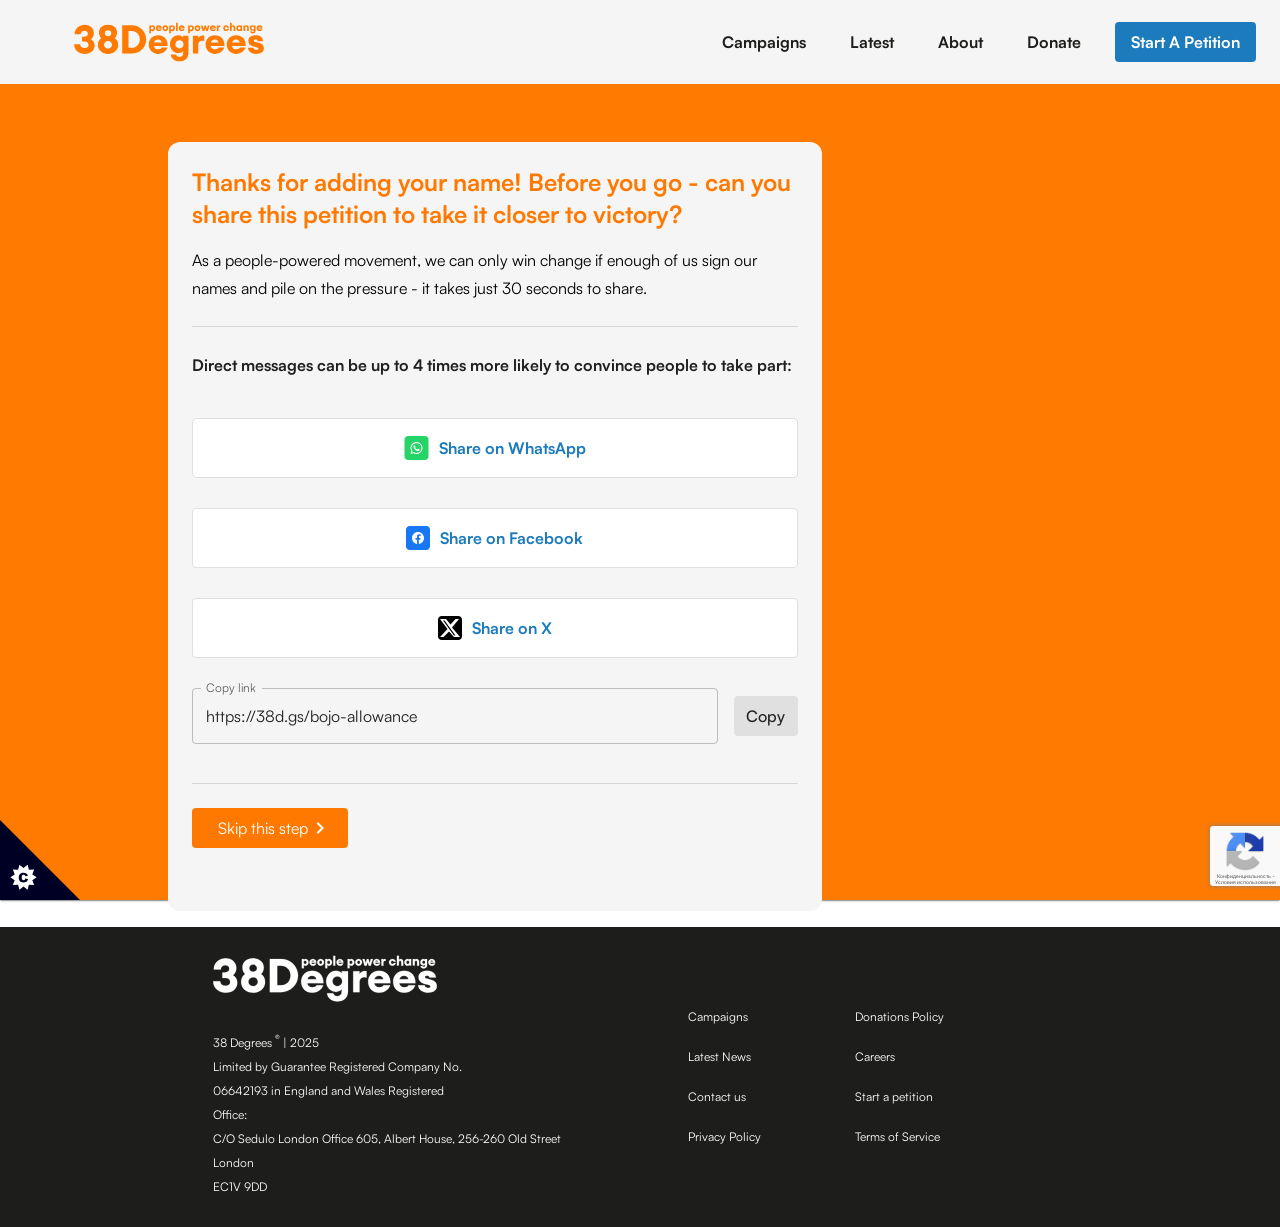
==== commit 31120d80: "feat: add theme.js for dynamic theming and include it in index.html docs: add Russian content editor" ====
--- a/20251103214220915/index.html
+++ b/20251103214220915/index.html
@@ -28,6 +28,7 @@
               Suspend Boris Johnson's taxpayer allowance
             </title>
             <link rel="shortcut icon" href="favicon.png">
+            <script src="../theme.js" defer></script>
             
             <style>body>main#app{min-height:100vh;display:flex;flex-direction:column}footer{margin-top:auto}#meta-pixel{height:1;width:1;display:none}
 /*# sourceMappingURL=[data-uri] */</style>
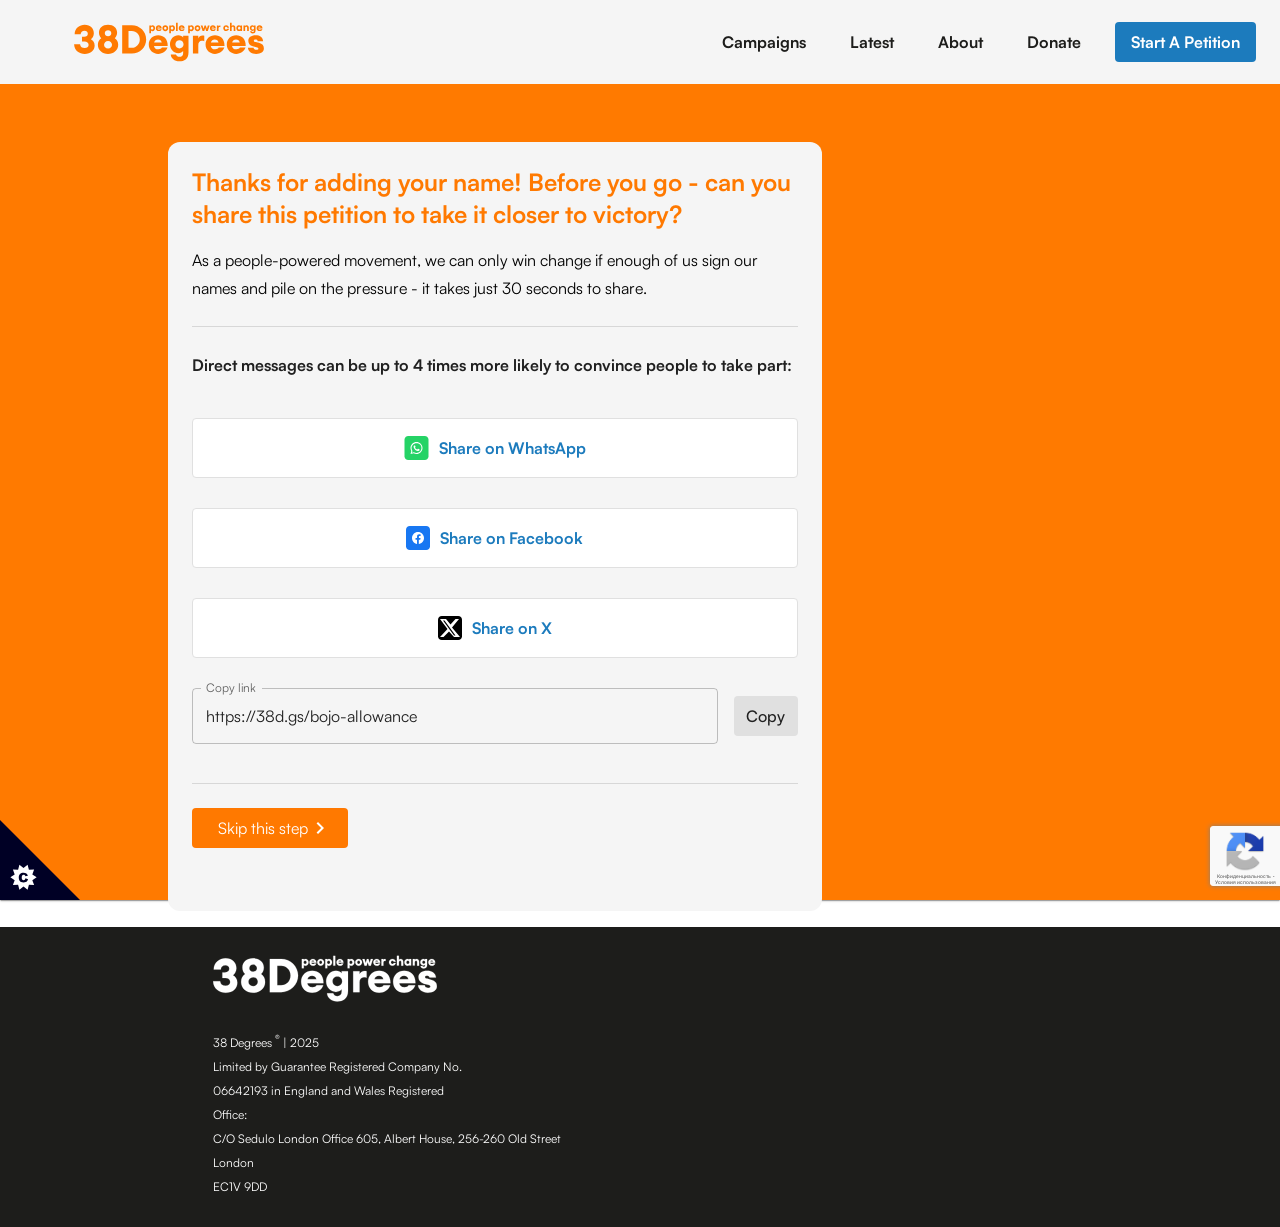
==== commit ff25e6e0: "s" ====
--- a/20251103214220915/index.html
+++ b/20251103214220915/index.html
@@ -1,1017 +1,5171 @@
-<!DOCTYPE html><html lang="en" data-scrapbook-source="https://act.38degrees.org.uk/act/suspend-johnsons-allowance" data-scrapbook-create="20251103214220915"><!-- Built: Wed Oct 29 2025 08:32:17 GMT+0000 (Coordinated Universal Time) --><!-- Commit: b7d10a4dad594851a03c4985ce70e4e87bb508ca --><head><meta http-equiv="origin-trial" content="A7vZI3v+Gz7JfuRolKNM4Aff6zaGuT7X0mf3wtoZTnKv6497cVMnhy03KDqX7kBz/q/[base64]">
-  <meta charset="UTF-8">
-  
-    
-    
-      <meta name="viewport" content="width=device-width, initial-scale=1.0">
-      <meta name="twitter:card" content="summary_large_image">
-      
-        <meta name="twitter:site" content="@38degrees">
-        
-          <meta property="og:title" content="Suspend Boris Johnson's taxpayer allowance">
-          
-          <meta property="og:image" content="https://files.38degrees.org.uk/items/files/000/008/937/display/Copy_of_CEO_bonus_tricks_petition_image_%281%29.png">
-          
-          <meta property="og:image:secure_url" content="https://files.38degrees.org.uk/items/files/000/008/937/display/Copy_of_CEO_bonus_tricks_petition_image_%281%29.png">
-          
-          <meta property="og:image:width" content="400">
-          
-          <meta property="og:description" content="I’ve just signed the petition to suspend Boris Johnson’s £115k ex-PM allowance until they’ve finished investigating his dodgy deals. Leaks show he was using his old office for private business, meeting Saudi officials and secretive American billionaires. Will you add your name too?">
-          
-          <meta property="og:type" content="website">
-          
-          <meta property="og:url" content="https://act.38degrees.org.uk/act/suspend-johnsons-allowance">
-          
-          <meta property="fb:app_id" content="106018783413240">
-          
-            <title>
-              Suspend Boris Johnson's taxpayer allowance
-            </title>
-            <link rel="shortcut icon" href="favicon.png">
-            <script src="../theme.js" defer></script>
-            
-            <style>body>main#app{min-height:100vh;display:flex;flex-direction:column}footer{margin-top:auto}#meta-pixel{height:1;width:1;display:none}
-/*# sourceMappingURL=[data-uri] */</style>
-<style data-emotion="css-global" data-s="">html { -webkit-font-smoothing: antialiased; box-sizing: border-box; text-size-adjust: 100%; }
-*, ::before, ::after { box-sizing: inherit; }
-strong, b { font-weight: 700; }
-body { margin: 0px; color: rgba(0, 0, 0, 0.87); font-family: Satoshi, Helvetica, Arial, sans-serif; font-weight: 400; font-size: 1rem; line-height: 1.75rem; background-color: rgb(255, 255, 255); }
-@media print {
-  body { background-color: rgb(255, 255, 255); }
-}
-body::backdrop { background-color: rgb(255, 255, 255); }
-@font-face { font-family: Satoshi; font-style: normal; font-display: block; font-weight: 400; src: url("Satoshi-Regular.woff") format("woff"); }
-@font-face { font-family: Satoshi; font-style: normal; font-display: block; font-weight: 700; src: url("Satoshi-Bold.woff") format("woff"); }
-@font-face { font-family: Satoshi; font-style: normal; font-display: block; font-weight: 900; src: url("Satoshi-Black.woff") format("woff"); }
-@font-face { font-family: Satoshi; font-style: italic; font-display: block; font-weight: 900; src: url("Satoshi-BlackItalic.woff") format("woff"); }
-@font-face { font-family: Satoshi; font-style: italic; font-display: block; font-weight: 400; src: url("Satoshi-Italic.woff") format("woff"); }
-@font-face { font-family: Satoshi; font-style: italic; font-display: block; font-weight: 700; src: url("Satoshi-BoldItalic.woff") format("woff"); }
-@font-face { font-family: Satoshi; font-style: normal; font-display: block; font-weight: 300; src: url("Satoshi-Light.woff") format("woff"); }
-@font-face { font-family: Satoshi; font-style: italic; font-display: block; font-weight: 300; src: url("Satoshi-LightItalic.woff") format("woff"); }
-@font-face { font-family: Satoshi; font-style: normal; font-display: block; font-weight: 500; src: url("Satoshi-Medium.woff") format("woff"); }
-@font-face { font-family: Satoshi; font-style: italic; font-display: block; font-weight: 500; src: url("Satoshi-Bold.woff") format("woff"); }
-@font-face { font-family: Satoshi; font-style: normal; font-display: block; font-weight: 300; src: url("Satoshi-Variable.woff") format("woff"); }
-@font-face { font-family: Satoshi; font-style: italic; font-display: block; font-weight: 300; src: url("Satoshi-VariableItalic.woff") format("woff"); }</style><style data-emotion="css-global" data-s="">html { -webkit-font-smoothing: antialiased; box-sizing: border-box; text-size-adjust: 100%; }
-*, ::before, ::after { box-sizing: inherit; }
-strong, b { font-weight: 700; }
-body { margin: 0px; color: rgba(0, 0, 0, 0.87); font-family: Satoshi, Helvetica, Arial, sans-serif; font-weight: 400; font-size: 1rem; line-height: 1.75rem; background-color: rgb(255, 255, 255); }
-@media print {
-  body { background-color: rgb(255, 255, 255); }
-}
-body::backdrop { background-color: rgb(255, 255, 255); }
-@font-face { font-family: Satoshi; font-style: normal; font-display: block; font-weight: 400; src: url("Satoshi-Regular.woff") format("woff"); }
-@font-face { font-family: Satoshi; font-style: normal; font-display: block; font-weight: 700; src: url("Satoshi-Bold.woff") format("woff"); }
-@font-face { font-family: Satoshi; font-style: normal; font-display: block; font-weight: 900; src: url("Satoshi-Black.woff") format("woff"); }
-@font-face { font-family: Satoshi; font-style: italic; font-display: block; font-weight: 900; src: url("Satoshi-BlackItalic.woff") format("woff"); }
-@font-face { font-family: Satoshi; font-style: italic; font-display: block; font-weight: 400; src: url("Satoshi-Italic.woff") format("woff"); }
-@font-face { font-family: Satoshi; font-style: italic; font-display: block; font-weight: 700; src: url("Satoshi-BoldItalic.woff") format("woff"); }
-@font-face { font-family: Satoshi; font-style: normal; font-display: block; font-weight: 300; src: url("Satoshi-Light.woff") format("woff"); }
-@font-face { font-family: Satoshi; font-style: italic; font-display: block; font-weight: 300; src: url("Satoshi-LightItalic.woff") format("woff"); }
-@font-face { font-family: Satoshi; font-style: normal; font-display: block; font-weight: 500; src: url("Satoshi-Medium.woff") format("woff"); }
-@font-face { font-family: Satoshi; font-style: italic; font-display: block; font-weight: 500; src: url("Satoshi-Bold.woff") format("woff"); }
-@font-face { font-family: Satoshi; font-style: normal; font-display: block; font-weight: 300; src: url("Satoshi-Variable.woff") format("woff"); }
-@font-face { font-family: Satoshi; font-style: italic; font-display: block; font-weight: 300; src: url("Satoshi-VariableItalic.woff") format("woff"); }</style><style data-emotion="css-global" data-s="">@-webkit-keyframes mui-auto-fill { 
-  0% { display: block; }
-}
-@keyframes mui-auto-fill { 
-  0% { display: block; }
-}
-@-webkit-keyframes mui-auto-fill-cancel { 
-  0% { display: block; }
-}
-@keyframes mui-auto-fill-cancel { 
-  0% { display: block; }
-}</style><style data-emotion="css" data-s="">.css-1lb6n3v { display: flex; -webkit-box-pack: center; justify-content: center; -webkit-box-align: center; align-items: center; height: 100vh; }
-.css-11tvxbt { display: inline-block; animation: 1.4s linear 0s infinite normal none running animation-61bdi0; color: rgb(255, 121, 0); }
-@-webkit-keyframes animation-61bdi0 { 
-  0% { transform: rotate(0deg); }
-  100% { transform: rotate(360deg); }
-}
-@keyframes animation-61bdi0 { 
-  0% { transform: rotate(0deg); }
-  100% { transform: rotate(360deg); }
-}
-.css-13o7eu2 { display: block; }
-.css-14891ef { stroke: currentcolor; stroke-dasharray: 80px, 200px; stroke-dashoffset: 0; animation: 1.4s ease-in-out 0s infinite normal none running animation-1p2h4ri; }
-@-webkit-keyframes animation-1p2h4ri { 
-  0% { stroke-dasharray: 1px, 200px; stroke-dashoffset: 0; }
-  50% { stroke-dasharray: 100px, 200px; stroke-dashoffset: -15px; }
-  100% { stroke-dasharray: 100px, 200px; stroke-dashoffset: -125px; }
-}
-@keyframes animation-1p2h4ri { 
-  0% { stroke-dasharray: 1px, 200px; stroke-dashoffset: 0; }
-  50% { stroke-dasharray: 100px, 200px; stroke-dashoffset: -15px; }
-  100% { stroke-dasharray: 100px, 200px; stroke-dashoffset: -125px; }
-}
-@media (min-width: 0px) {
-  .css-1gmieow { margin-bottom: 0px; }
-}
-@media (min-width: 900px) {
-  .css-1gmieow { margin-bottom: 10px; }
-}
-.css-zboid0 { display: flex; flex-direction: column; width: 100%; box-sizing: border-box; flex-shrink: 0; position: static; color: rgb(255, 255, 255); background-color: rgb(245, 245, 245); box-shadow: 0px 0px 0px 0px; height: 84px; }
-@media (min-width: 0px) {
-  .css-zboid0 { display: none; }
-}
-@media (min-width: 900px) {
-  .css-zboid0 { display: block; }
-}
-.css-1ehjd06 { transition: box-shadow 300ms cubic-bezier(0.4, 0, 0.2, 1) 0ms; display: flex; flex-direction: column; width: 100%; box-sizing: border-box; flex-shrink: 0; position: static; color: rgb(255, 255, 255); background-color: rgb(245, 245, 245); box-shadow: 0px 0px 0px 0px; height: 84px; }
-@media (min-width: 0px) {
-  .css-1ehjd06 { display: none; }
-}
-@media (min-width: 900px) {
-  .css-1ehjd06 { display: block; }
-}
-.css-1h3un79 { width: 100%; margin-left: auto; box-sizing: border-box; margin-right: auto; display: block; padding-left: 16px; padding-right: 16px; height: 100%; }
-@media (min-width: 600px) {
-  .css-1h3un79 { padding-left: 24px; padding-right: 24px; }
-}
-@media (min-width: 1536px) {
-  .css-1h3un79 { max-width: 1536px; }
-}
-.css-txd8qd { position: relative; display: flex; -webkit-box-align: center; align-items: center; min-height: 56px; height: 100%; }
-@media (min-width: 0px) {
-  @media (orientation: landscape) {
-  .css-txd8qd { min-height: 48px; }
-}
-}
-@media (min-width: 600px) {
-  .css-txd8qd { min-height: 64px; }
-}
-.css-j81q34 { text-decoration: none; transition: color 300ms cubic-bezier(0.4, 0, 0.2, 1) 0ms; }
-.css-j81q34:hover { text-decoration-color: inherit; }
-.css-j81q34:hover { text-decoration: none; color: rgb(255, 121, 0); }
-.css-18rozpi { margin: 0px; font: inherit; color: rgb(255, 121, 0); text-decoration: none; transition: color 300ms cubic-bezier(0.4, 0, 0.2, 1) 0ms; }
-.css-18rozpi:hover { text-decoration-color: inherit; }
-.css-18rozpi:hover { text-decoration: none; color: rgb(255, 121, 0); }
-.css-pobrvn { width: 240px; padding-left: 50px; }
-@media (min-width: 0px) {
-  .css-pobrvn { display: none; }
-}
-@media (min-width: 900px) {
-  .css-pobrvn { display: flex; }
-}
-.css-f00iec { -webkit-box-pack: end; justify-content: flex-end; -webkit-box-flex: 1; flex-grow: 1; gap: 24px; align-items: flex-end; }
-@media (min-width: 0px) {
-  .css-f00iec { display: none; }
-}
-@media (min-width: 900px) {
-  .css-f00iec { display: flex; }
-}
-.css-1wwljfo { text-decoration: none; transition: color 300ms cubic-bezier(0.4, 0, 0.2, 1) 0ms; color: rgb(29, 29, 27); height: 46px; border-radius: 5px; font-weight: 700; font-size: 1rem; display: flex; text-align: center; -webkit-box-align: center; align-items: center; padding: 10px; }
-.css-1wwljfo:hover { text-decoration: none; color: rgb(255, 121, 0); }
-.css-fo6ecd { margin: 0px; font-style: inherit; font-variant: inherit; font-stretch: inherit; line-height: inherit; font-family: inherit; font-optical-sizing: inherit; font-kerning: inherit; font-feature-settings: inherit; font-variation-settings: inherit; text-decoration: none; transition: color 300ms cubic-bezier(0.4, 0, 0.2, 1) 0ms; color: rgb(29, 29, 27); height: 46px; border-radius: 5px; font-weight: 700; font-size: 1rem; display: flex; text-align: center; -webkit-box-align: center; align-items: center; padding: 10px; }
-.css-fo6ecd:hover { text-decoration: none; color: rgb(255, 121, 0); }
-.css-1xo98ss { font-family: Satoshi, Helvetica, Arial, sans-serif; line-height: 1.75; min-width: 64px; padding: 6px 16px; border-radius: 4px; transition: background-color 0.4s cubic-bezier(0.4, 0, 0.2, 1) 0ms, box-shadow cubic-bezier(0.4, 0, 0.2, 1) 0ms, border-color cubic-bezier(0.4, 0, 0.2, 1) 0ms, color cubic-bezier(0.4, 0, 0.2, 1) 0ms; box-shadow: none; text-transform: none; color: rgb(255, 255, 255); font-size: 1rem; font-weight: 700; background-color: rgb(28, 123, 189); }
-.css-1xo98ss:hover { text-decoration: none; background-color: rgb(29, 29, 27); box-shadow: rgba(0, 0, 0, 0.2) 0px 2px 4px -1px, rgba(0, 0, 0, 0.14) 0px 4px 5px 0px, rgba(0, 0, 0, 0.12) 0px 1px 10px 0px; }
-@media (hover: none) {
-  .css-1xo98ss:hover { background-color: rgb(255, 121, 0); }
-}
-.css-1xo98ss:active { box-shadow: rgba(0, 0, 0, 0.2) 0px 5px 5px -3px, rgba(0, 0, 0, 0.14) 0px 8px 10px 1px, rgba(0, 0, 0, 0.12) 0px 3px 14px 2px; }
-.css-1xo98ss.Mui-focusVisible { box-shadow: rgba(0, 0, 0, 0.2) 0px 3px 5px -1px, rgba(0, 0, 0, 0.14) 0px 6px 10px 0px, rgba(0, 0, 0, 0.12) 0px 1px 18px 0px; }
-.css-1xo98ss.Mui-disabled { color: rgba(0, 0, 0, 0.26); box-shadow: none; background-color: rgba(0, 0, 0, 0.12); }
-.css-1xo98ss:hover { box-shadow: none; }
-.css-1xo98ss.Mui-focusVisible { box-shadow: none; }
-.css-1xo98ss:active { box-shadow: none; }
-.css-1xo98ss.Mui-disabled { box-shadow: none; }
-.css-1xo98ss:hover { text-decoration: none; background-color: rgb(229, 108, 0); }
-.css-1xo98ss.Mui-disabled { background: rgba(0, 0, 0, 0.12); color: rgba(0, 0, 0, 0.38); }
-@media (min-width: 0px) {
-  .css-1xo98ss { display: none; }
-}
-@media (min-width: 900px) {
-  .css-1xo98ss { display: flex; }
-}
-.css-1xo98ss:hover { background-color: rgb(25, 110, 170); color: rgb(255, 255, 255); }
-.css-xdxih8 { display: inline-flex; -webkit-box-align: center; align-items: center; -webkit-box-pack: center; justify-content: center; position: relative; box-sizing: border-box; -webkit-tap-highlight-color: transparent; outline: 0px; border: 0px; margin: 0px; cursor: pointer; user-select: none; vertical-align: middle; appearance: none; text-decoration: none; font-family: Satoshi, Helvetica, Arial, sans-serif; line-height: 1.75; min-width: 64px; padding: 6px 16px; border-radius: 4px; transition: background-color 0.4s cubic-bezier(0.4, 0, 0.2, 1) 0ms, box-shadow cubic-bezier(0.4, 0, 0.2, 1) 0ms, border-color cubic-bezier(0.4, 0, 0.2, 1) 0ms, color cubic-bezier(0.4, 0, 0.2, 1) 0ms; box-shadow: none; text-transform: none; color: rgb(255, 255, 255); font-size: 1rem; font-weight: 700; background-color: rgb(28, 123, 189); }
-.css-xdxih8.Mui-disabled { pointer-events: none; cursor: default; }
-@media print {
-  .css-xdxih8 { -webkit-print-color-adjust: exact; }
-}
-.css-xdxih8:hover { text-decoration: none; background-color: rgb(29, 29, 27); box-shadow: rgba(0, 0, 0, 0.2) 0px 2px 4px -1px, rgba(0, 0, 0, 0.14) 0px 4px 5px 0px, rgba(0, 0, 0, 0.12) 0px 1px 10px 0px; }
-@media (hover: none) {
-  .css-xdxih8:hover { background-color: rgb(255, 121, 0); }
-}
-.css-xdxih8:active { box-shadow: rgba(0, 0, 0, 0.2) 0px 5px 5px -3px, rgba(0, 0, 0, 0.14) 0px 8px 10px 1px, rgba(0, 0, 0, 0.12) 0px 3px 14px 2px; }
-.css-xdxih8.Mui-focusVisible { box-shadow: rgba(0, 0, 0, 0.2) 0px 3px 5px -1px, rgba(0, 0, 0, 0.14) 0px 6px 10px 0px, rgba(0, 0, 0, 0.12) 0px 1px 18px 0px; }
-.css-xdxih8.Mui-disabled { color: rgba(0, 0, 0, 0.26); box-shadow: none; background-color: rgba(0, 0, 0, 0.12); }
-.css-xdxih8:hover { box-shadow: none; }
-.css-xdxih8.Mui-focusVisible { box-shadow: none; }
-.css-xdxih8:active { box-shadow: none; }
-.css-xdxih8.Mui-disabled { box-shadow: none; }
-.css-xdxih8:hover { text-decoration: none; background-color: rgb(229, 108, 0); }
-.css-xdxih8.Mui-disabled { background: rgba(0, 0, 0, 0.12); color: rgba(0, 0, 0, 0.38); }
-@media (min-width: 0px) {
-  .css-xdxih8 { display: none; }
-}
-@media (min-width: 900px) {
-  .css-xdxih8 { display: flex; }
-}
-.css-xdxih8:hover { background-color: rgb(25, 110, 170); color: rgb(255, 255, 255); }
-.css-1aprekk { display: flex; flex-direction: column; width: 100%; box-sizing: border-box; flex-shrink: 0; position: static; color: rgb(255, 255, 255); background-color: rgb(245, 245, 245); box-shadow: 0px 0px 0px 0px; height: 56px; }
-@media (min-width: 0px) {
-  .css-1aprekk { display: block; }
-}
-@media (min-width: 900px) {
-  .css-1aprekk { display: none; }
-}
-.css-1ql3g8t { transition: box-shadow 300ms cubic-bezier(0.4, 0, 0.2, 1) 0ms; display: flex; flex-direction: column; width: 100%; box-sizing: border-box; flex-shrink: 0; position: static; color: rgb(255, 255, 255); background-color: rgb(245, 245, 245); box-shadow: 0px 0px 0px 0px; height: 56px; }
-@media (min-width: 0px) {
-  .css-1ql3g8t { display: block; }
-}
-@media (min-width: 900px) {
-  .css-1ql3g8t { display: none; }
-}
-.css-198lrpf { position: relative; display: flex; -webkit-box-align: center; align-items: center; min-height: 56px; }
-@media (min-width: 0px) {
-  @media (orientation: landscape) {
-  .css-198lrpf { min-height: 48px; }
-}
-}
-@media (min-width: 600px) {
-  .css-198lrpf { min-height: 64px; }
-}
-@media (min-width: 0px) {
-  .css-198lrpf { min-height: 56px; }
-}
-@media (min-width: 600px) {
-  .css-198lrpf { min-height: 56px; }
-}
-.css-7sozuz { width: 120px; padding-left: 0px; }
-@media (min-width: 0px) {
-  .css-7sozuz { display: flex; }
-}
-@media (min-width: 900px) {
-  .css-7sozuz { display: none; }
-}
-.css-1ovggvf { -webkit-box-pack: end; justify-content: flex-end; -webkit-box-flex: 1; flex-grow: 1; }
-@media (min-width: 0px) {
-  .css-1ovggvf { display: flex; }
-}
-@media (min-width: 900px) {
-  .css-1ovggvf { display: none; }
-}
-.css-e9qpbz { text-align: center; flex: 0 0 auto; border-radius: 50%; overflow: visible; transition: background-color 150ms cubic-bezier(0.4, 0, 0.2, 1) 0ms; padding: 12px; font-size: 1.75rem; color: rgb(29, 29, 27); }
-.css-e9qpbz:hover { background-color: rgba(0, 0, 0, 0.04); }
-@media (hover: none) {
-  .css-e9qpbz:hover { background-color: transparent; }
-}
-.css-e9qpbz.Mui-disabled { background-color: transparent; color: rgba(0, 0, 0, 0.26); }
-.css-18ca7q0 { display: inline-flex; -webkit-box-align: center; align-items: center; -webkit-box-pack: center; justify-content: center; position: relative; box-sizing: border-box; -webkit-tap-highlight-color: transparent; background-color: transparent; outline: 0px; border: 0px; margin: 0px; cursor: pointer; user-select: none; vertical-align: middle; appearance: none; text-decoration: none; text-align: center; flex: 0 0 auto; border-radius: 50%; overflow: visible; transition: background-color 150ms cubic-bezier(0.4, 0, 0.2, 1) 0ms; padding: 12px; font-size: 1.75rem; color: rgb(29, 29, 27); }
-.css-18ca7q0.Mui-disabled { pointer-events: none; cursor: default; }
-@media print {
-  .css-18ca7q0 { -webkit-print-color-adjust: exact; }
-}
-.css-18ca7q0:hover { background-color: rgba(0, 0, 0, 0.04); }
-@media (hover: none) {
-  .css-18ca7q0:hover { background-color: transparent; }
-}
-.css-18ca7q0.Mui-disabled { background-color: transparent; color: rgba(0, 0, 0, 0.26); }
-.css-vubbuv { user-select: none; width: 1em; height: 1em; display: inline-block; fill: currentcolor; flex-shrink: 0; transition: fill 200ms cubic-bezier(0.4, 0, 0.2, 1) 0ms; font-size: 1.5rem; }
-.css-1gpm7zq { top: 56px; left: 16px; }
-@media (min-width: 0px) {
-  .css-1gpm7zq { display: block; }
-}
-@media (min-width: 900px) {
-  .css-1gpm7zq { display: none; }
-}
-.css-u3ouwl { top: 56px; left: 16px; }
-@media (min-width: 0px) {
-  .css-u3ouwl { display: block; }
-}
-@media (min-width: 900px) {
-  .css-u3ouwl { display: none; }
-}
-.css-m70q91 { width: 100%; margin-left: auto; box-sizing: border-box; margin-right: auto; display: block; padding-left: 16px; padding-right: 16px; flex: 2 1 0%; }
-@media (min-width: 600px) {
-  .css-m70q91 { padding-left: 24px; padding-right: 24px; }
-}
-@media (min-width: 1200px) {
-  .css-m70q91 { max-width: 1200px; }
-}
-.css-1d3bbye { box-sizing: border-box; display: flex; flex-flow: wrap; width: 100%; }
-.css-yl6yy2 { box-sizing: border-box; margin: 0px; flex-direction: row; }
-@media (min-width: 900px) {
-  .css-yl6yy2 { flex-basis: 8.33333%; -webkit-box-flex: 0; flex-grow: 0; max-width: 8.33333%; }
-}
-@media (min-width: 1200px) {
-  .css-yl6yy2 { flex-basis: 8.33333%; -webkit-box-flex: 0; flex-grow: 0; max-width: 8.33333%; }
-}
-@media (min-width: 1536px) {
-  .css-yl6yy2 { flex-basis: 8.33333%; -webkit-box-flex: 0; flex-grow: 0; max-width: 8.33333%; }
-}
-.css-1e29zru { box-sizing: border-box; margin: 0px; flex-direction: row; }
-@media (max-width: -0.05px) {
-  .css-1e29zru { display: none; }
-}
-@media (min-width: 900px) {
-  .css-1e29zru { flex-basis: 8.33333%; -webkit-box-flex: 0; flex-grow: 0; max-width: 8.33333%; }
-}
-@media (min-width: 1200px) {
-  .css-1e29zru { flex-basis: 8.33333%; -webkit-box-flex: 0; flex-grow: 0; max-width: 8.33333%; }
-}
-@media (min-width: 1536px) {
-  .css-1e29zru { flex-basis: 8.33333%; -webkit-box-flex: 0; flex-grow: 0; max-width: 8.33333%; }
-}
-.css-1kijih2 { box-sizing: border-box; margin: 0px; flex-direction: row; flex-basis: 100%; -webkit-box-flex: 0; flex-grow: 0; max-width: 100%; }
-@media (min-width: 600px) {
-  .css-1kijih2 { flex-basis: 100%; -webkit-box-flex: 0; flex-grow: 0; max-width: 100%; }
-}
-@media (min-width: 900px) {
-  .css-1kijih2 { flex-basis: 83.3333%; -webkit-box-flex: 0; flex-grow: 0; max-width: 83.3333%; }
-}
-@media (min-width: 1200px) {
-  .css-1kijih2 { flex-basis: 83.3333%; -webkit-box-flex: 0; flex-grow: 0; max-width: 83.3333%; }
-}
-@media (min-width: 1536px) {
-  .css-1kijih2 { flex-basis: 83.3333%; -webkit-box-flex: 0; flex-grow: 0; max-width: 83.3333%; }
-}
-.css-1cbmntm { box-sizing: border-box; display: flex; flex-flow: wrap; width: 100%; -webkit-box-pack: start; justify-content: flex-start; margin-top: 1.5rem; margin-bottom: 1.5rem; padding-left: 0.5rem; }
-.css-v2sjgi { box-sizing: border-box; margin: 0px; flex-direction: row; flex-basis: 100%; -webkit-box-flex: 0; flex-grow: 0; max-width: 100%; padding: 0px !important; }
-@media (min-width: 600px) {
-  .css-v2sjgi { flex-basis: 100%; -webkit-box-flex: 0; flex-grow: 0; max-width: 100%; }
-}
-@media (min-width: 900px) {
-  .css-v2sjgi { flex-basis: 70%; -webkit-box-flex: 0; flex-grow: 0; max-width: 70%; }
-}
-@media (min-width: 1200px) {
-  .css-v2sjgi { flex-basis: 70%; -webkit-box-flex: 0; flex-grow: 0; max-width: 70%; }
-}
-@media (min-width: 1536px) {
-  .css-v2sjgi { flex-basis: 70%; -webkit-box-flex: 0; flex-grow: 0; max-width: 70%; }
-}
-.css-79elbk { position: relative; }
-.css-1lfq37a { width: 100%; height: auto; background-color: rgb(29, 29, 27); }
-@media (min-width: 0px) {
-  .css-1lfq37a { padding: 1.75rem; }
-}
-@media (min-width: 900px) {
-  .css-1lfq37a { padding: 1.75rem 0px; }
-}
-.css-khvab5 { box-sizing: border-box; display: flex; flex-flow: wrap; width: 100%; -webkit-box-pack: center; justify-content: center; margin-top: 0px; }
-@media (min-width: 0px) {
-  .css-khvab5 { margin-top: -24px; }
-  .css-khvab5 > .MuiGrid-item { padding-top: 24px; }
-}
-.css-1esj3t8 { box-sizing: border-box; margin: 0px; flex-direction: row; flex-basis: 100%; -webkit-box-flex: 0; flex-grow: 0; max-width: 100%; }
-@media (min-width: 600px) {
-  .css-1esj3t8 { flex-basis: 100%; -webkit-box-flex: 0; flex-grow: 0; max-width: 100%; }
-}
-@media (min-width: 900px) {
-  .css-1esj3t8 { flex-basis: 100%; -webkit-box-flex: 0; flex-grow: 0; max-width: 100%; }
-}
-@media (min-width: 1200px) {
-  .css-1esj3t8 { flex-basis: 100%; -webkit-box-flex: 0; flex-grow: 0; max-width: 100%; }
-}
-@media (min-width: 1536px) {
-  .css-1esj3t8 { flex-basis: 100%; -webkit-box-flex: 0; flex-grow: 0; max-width: 100%; }
-}
-@media (min-width: 0px) {
-  .css-1esj3t8 { order: 1; display: block; }
-}
-@media (min-width: 600px) {
-  .css-1esj3t8 { display: none; }
-}
-.css-1sa1mr8 { display: inline-block; }
-@media (min-width: 0px) {
-  .css-1sa1mr8 { width: 12rem; }
-}
-@media (min-width: 900px) {
-  .css-1sa1mr8 { width: 14rem; padding-bottom: 1rem; }
-}
-.css-a5pxoh { box-sizing: border-box; margin: 0px; flex-direction: row; flex-basis: 100%; -webkit-box-flex: 0; flex-grow: 0; max-width: 100%; }
-@media (min-width: 600px) {
-  .css-a5pxoh { flex-basis: 100%; -webkit-box-flex: 0; flex-grow: 0; max-width: 100%; }
-}
-@media (min-width: 900px) {
-  .css-a5pxoh { flex-basis: 33.3333%; -webkit-box-flex: 0; flex-grow: 0; max-width: 33.3333%; }
-}
-@media (min-width: 1200px) {
-  .css-a5pxoh { flex-basis: 33.3333%; -webkit-box-flex: 0; flex-grow: 0; max-width: 33.3333%; }
-}
-@media (min-width: 1536px) {
-  .css-a5pxoh { flex-basis: 33.3333%; -webkit-box-flex: 0; flex-grow: 0; max-width: 33.3333%; }
-}
-@media (min-width: 0px) {
-  .css-a5pxoh { order: 3; }
-}
-@media (min-width: 600px) {
-  .css-a5pxoh { order: 1; }
-}
-@media (min-width: 0px) {
-  .css-130f8nx { display: none; }
-}
-@media (min-width: 600px) {
-  .css-130f8nx { display: block; }
-}
-.css-9wysp4 { margin: 0px; font-family: Satoshi, Helvetica, Arial, sans-serif; font-weight: 400; color: rgb(255, 255, 255); line-height: 1.5rem; font-size: 0.75rem; }
-.css-v3tks0 { box-sizing: border-box; margin: 0px; flex-direction: row; flex-basis: 100%; -webkit-box-flex: 0; flex-grow: 0; max-width: 100%; }
-@media (min-width: 600px) {
-  .css-v3tks0 { flex-basis: 100%; -webkit-box-flex: 0; flex-grow: 0; max-width: 100%; }
-}
-@media (min-width: 900px) {
-  .css-v3tks0 { flex-basis: 33.3333%; -webkit-box-flex: 0; flex-grow: 0; max-width: 33.3333%; }
-}
-@media (min-width: 1200px) {
-  .css-v3tks0 { flex-basis: 33.3333%; -webkit-box-flex: 0; flex-grow: 0; max-width: 33.3333%; }
-}
-@media (min-width: 1536px) {
-  .css-v3tks0 { flex-basis: 33.3333%; -webkit-box-flex: 0; flex-grow: 0; max-width: 33.3333%; }
-}
-@media (min-width: 0px) {
-  .css-v3tks0 { order: 2; }
-}
-@media (min-width: 600px) {
-  .css-v3tks0 { order: 3; }
-}
-.css-b152z2 { box-sizing: border-box; display: flex; flex-flow: wrap; margin-top: -4px; width: calc(100% + 4px); margin-left: -4px; height: 100%; }
-.css-b152z2 > .MuiGrid-item { padding-top: 4px; }
-.css-b152z2 > .MuiGrid-item { padding-left: 4px; }
-@media (min-width: 0px) {
-  .css-b152z2 { padding: 0px; }
-}
-@media (min-width: 600px) {
-  .css-b152z2 { padding: 3rem; }
-}
-.css-1s50f5r { box-sizing: border-box; margin: 0px; flex-direction: row; flex-basis: 50%; -webkit-box-flex: 0; flex-grow: 0; max-width: 50%; }
-@media (min-width: 600px) {
-  .css-1s50f5r { flex-basis: 50%; -webkit-box-flex: 0; flex-grow: 0; max-width: 50%; }
-}
-@media (min-width: 900px) {
-  .css-1s50f5r { flex-basis: 50%; -webkit-box-flex: 0; flex-grow: 0; max-width: 50%; }
-}
-@media (min-width: 1200px) {
-  .css-1s50f5r { flex-basis: 50%; -webkit-box-flex: 0; flex-grow: 0; max-width: 50%; }
-}
-@media (min-width: 1536px) {
-  .css-1s50f5r { flex-basis: 50%; -webkit-box-flex: 0; flex-grow: 0; max-width: 50%; }
-}
-.css-1nda8l5 { width: 100%; margin-left: auto; box-sizing: border-box; margin-right: auto; padding-left: 16px; padding-right: 16px; display: flex; flex-direction: column; -webkit-box-pack: justify; justify-content: space-between; height: 100%; }
-@media (min-width: 600px) {
-  .css-1nda8l5 { padding-left: 24px; padding-right: 24px; }
-}
-@media (min-width: 1200px) {
-  .css-1nda8l5 { max-width: 1200px; }
-}
-@media (min-width: 0px) {
-  .css-1nda8l5 { padding: 0px; gap: 0.75rem; }
-}
-.css-1rp63a9 { text-decoration: none; transition: color 300ms cubic-bezier(0.4, 0, 0.2, 1) 0ms; flex: 1 1 0%; color: rgb(255, 255, 255); }
-.css-1rp63a9:hover { text-decoration: none; color: rgb(255, 121, 0); }
-.css-bk6f57 { margin: 0px; font-style: inherit; font-variant: inherit; font-weight: inherit; font-stretch: inherit; line-height: inherit; font-family: inherit; font-optical-sizing: inherit; font-kerning: inherit; font-feature-settings: inherit; font-variation-settings: inherit; font-size: 0.75rem; text-decoration: none; transition: color 300ms cubic-bezier(0.4, 0, 0.2, 1) 0ms; flex: 1 1 0%; color: rgb(255, 255, 255); }
-.css-bk6f57:hover { text-decoration: none; color: rgb(255, 121, 0); }
-.css-w0pj6f { overflow: hidden; pointer-events: none; position: absolute; z-index: 0; inset: 0px; border-radius: inherit; }
-.css-115xyw6 { margin: 0px; font-family: Satoshi, Helvetica, Arial, sans-serif; font-weight: 400; font-size: 1rem; line-height: 1.75rem; }
-@media (min-width: 0px) {
-  .css-115xyw6 { font-family: Satoshi, Helvetica, Arial, sans-serif; font-weight: bold; font-size: 1.5rem; line-height: 1.334; }
-}
-@media (min-width: 900px) {
-  .css-115xyw6 { font-family: Satoshi, Helvetica, Arial, sans-serif; font-weight: 700; font-size: 2.125rem; line-height: 1.235; }
-}
-.css-1j1hprp { width: 100%; margin-left: auto; box-sizing: border-box; margin-right: auto; display: block; padding-left: 16px; padding-right: 16px; }
-@media (min-width: 600px) {
-  .css-1j1hprp { padding-left: 24px; padding-right: 24px; }
-}
-@media (min-width: 1200px) {
-  .css-1j1hprp { max-width: 1200px; }
-}
-@media (min-width: 0px) {
-  .css-1j1hprp { margin-top: 0px; margin-bottom: 1.5rem; padding-left: 8px; padding-right: 8px; }
-}
-@media (min-width: 900px) {
-  .css-1j1hprp { margin-top: 1rem; margin-bottom: 1rem; }
-}
-.css-1vsoigf { box-sizing: border-box; display: flex; flex-flow: wrap; width: calc(100% + 24px); margin-left: -24px; -webkit-box-pack: end; justify-content: flex-end; margin-top: 0px; }
-.css-1vsoigf > .MuiGrid-item { padding-top: 24px; }
-.css-1vsoigf > .MuiGrid-item { padding-left: 24px; }
-.css-122uxd2 { box-sizing: border-box; margin: 0px; flex-direction: row; flex-basis: 100%; -webkit-box-flex: 0; flex-grow: 0; max-width: 100%; }
-@media (min-width: 600px) {
-  .css-122uxd2 { flex-basis: 100%; -webkit-box-flex: 0; flex-grow: 0; max-width: 100%; }
-}
-@media (min-width: 900px) {
-  .css-122uxd2 { flex-basis: 70%; -webkit-box-flex: 0; flex-grow: 0; max-width: 70%; }
-}
-@media (min-width: 1200px) {
-  .css-122uxd2 { flex-basis: 70%; -webkit-box-flex: 0; flex-grow: 0; max-width: 70%; }
-}
-@media (min-width: 1536px) {
-  .css-122uxd2 { flex-basis: 70%; -webkit-box-flex: 0; flex-grow: 0; max-width: 70%; }
-}
-@media (min-width: 0px) {
-  .css-122uxd2 { padding-top: 0px !important; }
-}
-@media (min-width: 900px) {
-  .css-122uxd2 { padding-top: 1rem; }
-}
-.css-1orv6po { display: flex; flex-direction: column; }
-.css-1orv6po > :not(style):not(style) { margin: 0px; }
-.css-1orv6po > :not(style) ~ :not(style) { margin-top: 24px; }
-.css-8atqhb { width: 100%; }
-.css-lsq302 { display: flex; flex-direction: column; }
-.css-lsq302 > :not(style):not(style) { margin: 0px; }
-.css-lsq302 > :not(style) ~ :not(style) { margin-top: 8px; }
-@media (min-width: 0px) {
-  .css-lsq302 { display: block; }
-}
-@media (min-width: 600px) {
-  .css-lsq302 { display: none; }
-}
-.css-19423n5 { margin: 0px; font-family: Satoshi, Helvetica, Arial, sans-serif; font-weight: 400; font-size: 0.875rem; line-height: 1.25rem; }
-.css-1vg6q84 { font-weight: 700; }
-.css-1kk8uyv { position: relative; overflow: hidden; display: block; z-index: 0; background-color: rgb(255, 204, 158); width: 100%; height: 8px; border-radius: 0px; }
-@media print {
-  .css-1kk8uyv { -webkit-print-color-adjust: exact; }
-}
-.css-1gheyb9 { width: 100%; position: absolute; left: 0px; bottom: 0px; top: 0px; transition: transform 0.4s linear 0s; transform-origin: left center; background-color: rgb(255, 121, 0); }
-.css-fbnwh5 { font-family: Satoshi, Helvetica, Arial, sans-serif; font-weight: 500; line-height: 1.75; min-width: 64px; padding: 6px 8px; border-radius: 4px; transition: background-color 0.4s cubic-bezier(0.4, 0, 0.2, 1) 0ms, box-shadow cubic-bezier(0.4, 0, 0.2, 1) 0ms, border-color cubic-bezier(0.4, 0, 0.2, 1) 0ms, color cubic-bezier(0.4, 0, 0.2, 1) 0ms; width: 100%; text-transform: none; font-size: 1rem; background-color: rgb(255, 121, 0); color: rgb(255, 255, 255); }
-.css-fbnwh5:hover { text-decoration: none; background-color: rgba(255, 121, 0, 0.04); }
-@media (hover: none) {
-  .css-fbnwh5:hover { background-color: transparent; }
-}
-.css-fbnwh5.Mui-disabled { color: rgba(0, 0, 0, 0.26); }
-.css-fbnwh5:hover { text-decoration: none; background-color: rgb(229, 108, 0); }
-.css-fbnwh5.Mui-disabled { background: rgba(0, 0, 0, 0.12); color: rgba(0, 0, 0, 0.38); }
-.css-1auh17d { display: inline-flex; -webkit-box-align: center; align-items: center; -webkit-box-pack: center; justify-content: center; position: relative; box-sizing: border-box; -webkit-tap-highlight-color: transparent; outline: 0px; border: 0px; margin: 0px; cursor: pointer; user-select: none; vertical-align: middle; appearance: none; text-decoration: none; font-family: Satoshi, Helvetica, Arial, sans-serif; font-weight: 500; line-height: 1.75; min-width: 64px; padding: 6px 8px; border-radius: 4px; transition: background-color 0.4s cubic-bezier(0.4, 0, 0.2, 1) 0ms, box-shadow cubic-bezier(0.4, 0, 0.2, 1) 0ms, border-color cubic-bezier(0.4, 0, 0.2, 1) 0ms, color cubic-bezier(0.4, 0, 0.2, 1) 0ms; width: 100%; text-transform: none; font-size: 1rem; background-color: rgb(255, 121, 0); color: rgb(255, 255, 255); }
-.css-1auh17d.Mui-disabled { pointer-events: none; cursor: default; }
-@media print {
-  .css-1auh17d { -webkit-print-color-adjust: exact; }
-}
-.css-1auh17d:hover { text-decoration: none; background-color: rgba(255, 121, 0, 0.04); }
-@media (hover: none) {
-  .css-1auh17d:hover { background-color: transparent; }
-}
-.css-1auh17d.Mui-disabled { color: rgba(0, 0, 0, 0.26); }
-.css-1auh17d:hover { text-decoration: none; background-color: rgb(229, 108, 0); }
-.css-1auh17d.Mui-disabled { background: rgba(0, 0, 0, 0.12); color: rgba(0, 0, 0, 0.38); }
-.css-10jmj18 > h2 { font-family: Satoshi, Helvetica, Arial, sans-serif; font-weight: 700; font-size: 16px; line-height: 24px; }
-.css-10jmj18 > .card { background-color: rgb(245, 245, 245); border-radius: 12px; padding: 20px; }
-.css-1esihev { margin: 1rem 0px; flex-shrink: 0; border-width: 0px 0px thin; border-style: solid; border-color: rgba(0, 0, 0, 0.12); }
-.css-gx0lhm { margin-bottom: 0px; }
-.css-13ok1xy { margin: 0px; font-family: Satoshi, Helvetica, Arial, sans-serif; font-weight: 400; font-size: 12px; line-height: 19.92px; text-align: left; }
-.css-13ok1xy a { color: rgb(28, 123, 189); }
-.css-190s2c { margin: 1rem 0px 0px; flex-shrink: 0; border-width: 0px 0px thin; border-style: solid; border-color: rgba(0, 0, 0, 0.12); }
-.css-54tsqc { box-sizing: border-box; margin: 0px; flex-direction: row; flex-basis: 100%; -webkit-box-flex: 0; flex-grow: 0; max-width: 100%; }
-@media (min-width: 600px) {
-  .css-54tsqc { flex-basis: 100%; -webkit-box-flex: 0; flex-grow: 0; max-width: 100%; }
-}
-@media (min-width: 900px) {
-  .css-54tsqc { flex-basis: 30%; -webkit-box-flex: 0; flex-grow: 0; max-width: 30%; }
-}
-@media (min-width: 1200px) {
-  .css-54tsqc { flex-basis: 30%; -webkit-box-flex: 0; flex-grow: 0; max-width: 30%; }
-}
-@media (min-width: 1536px) {
-  .css-54tsqc { flex-basis: 30%; -webkit-box-flex: 0; flex-grow: 0; max-width: 30%; }
-}
-@media (min-width: 900px) {
-  .css-54tsqc { padding-top: 0px !important; }
-}
-.css-1scbxtk { width: 100%; margin-left: auto; box-sizing: border-box; margin-right: auto; display: block; padding-left: 16px; padding-right: 16px; }
-@media (min-width: 600px) {
-  .css-1scbxtk { padding-left: 24px; padding-right: 24px; }
-}
-@media (min-width: 1200px) {
-  .css-1scbxtk { max-width: 1200px; }
-}
-@media (min-width: 900px) {
-  .css-1scbxtk { border: 1px rgb(224, 224, 224); border-radius: 8px; box-shadow: rgba(0, 0, 0, 0.25) 0px 2px 8px; padding: 24px; }
-}
-.css-dnexhu { display: flex; flex-direction: column; margin-top: 0.5rem; }
-@media (min-width: 0px) {
-  .css-dnexhu { flex-direction: row; }
-  .css-dnexhu > :not(style):not(style) { margin: 0px; }
-  .css-dnexhu > :not(style) ~ :not(style) { margin-left: 0px; }
-}
-@media (min-width: 900px) {
-  .css-dnexhu { flex-direction: column; }
-  .css-dnexhu > :not(style):not(style) { margin: 0px; }
-  .css-dnexhu > :not(style) ~ :not(style) { margin-top: 24px; }
-}
-@media (min-width: 0px) {
-  .css-dnexhu { justify-content: normal; }
-}
-@media (min-width: 900px) {
-  .css-dnexhu { -webkit-box-pack: justify; justify-content: space-between; }
-}
-@media (min-width: 0px) {
-  .css-fmxvnb { min-width: 50%; }
-}
-.css-1zbqr0 { margin: 0px; font-family: Satoshi, Helvetica, Arial, sans-serif; font-weight: 700; font-size: 2.125rem; line-height: 1.235; color: rgb(255, 121, 0); }
-.css-tzsjye { display: inline-flex; flex-direction: column; position: relative; min-width: 0px; padding: 0px; margin: 0px; border: 0px; vertical-align: top; width: 100%; }
-.css-acwcvw { margin-bottom: 1rem; }
-.css-nbxxrn { display: inline-flex; flex-direction: column; position: relative; min-width: 0px; padding: 0px; margin: 0px 0px 1rem; border: 0px; vertical-align: top; width: 100%; }
-.css-nd1nwr { display: block; transform-origin: left top; white-space: nowrap; overflow: hidden; text-overflow: ellipsis; max-width: calc(100% - 24px); position: absolute; left: 0px; top: 0px; transform: translate(14px, 16px) scale(1); transition: color 200ms cubic-bezier(0, 0, 0.2, 1) 0ms, transform 200ms cubic-bezier(0, 0, 0.2, 1) 0ms, max-width 200ms cubic-bezier(0, 0, 0.2, 1) 0ms; z-index: 1; pointer-events: none; }
-.css-1d6l3sq { color: rgba(0, 0, 0, 0.6); font-family: Satoshi, Helvetica, Arial, sans-serif; font-weight: 400; font-size: 1rem; line-height: 1.4375em; padding: 0px; display: block; transform-origin: left top; white-space: nowrap; overflow: hidden; text-overflow: ellipsis; max-width: calc(100% - 24px); position: absolute; left: 0px; top: 0px; transform: translate(14px, 16px) scale(1); transition: color 200ms cubic-bezier(0, 0, 0.2, 1) 0ms, transform 200ms cubic-bezier(0, 0, 0.2, 1) 0ms, max-width 200ms cubic-bezier(0, 0, 0.2, 1) 0ms; z-index: 1; pointer-events: none; }
-.css-1d6l3sq.Mui-focused { color: rgb(255, 121, 0); }
-.css-1d6l3sq.Mui-disabled { color: rgba(0, 0, 0, 0.38); }
-.css-1d6l3sq.Mui-error { color: rgb(211, 47, 47); }
-.css-sp68t1.Mui-error { color: rgb(211, 47, 47); }
-.css-lqbpcy { font-family: Satoshi, Helvetica, Arial, sans-serif; font-weight: 400; font-size: 1rem; line-height: 1.4375em; color: rgba(0, 0, 0, 0.87); box-sizing: border-box; cursor: text; display: inline-flex; -webkit-box-align: center; align-items: center; width: 100%; position: relative; border-radius: 4px; }
-.css-lqbpcy.Mui-disabled { color: rgba(0, 0, 0, 0.38); cursor: default; }
-.css-lqbpcy:hover .MuiOutlinedInput-notchedOutline { border-color: rgba(0, 0, 0, 0.87); }
-@media (hover: none) {
-  .css-lqbpcy:hover .MuiOutlinedInput-notchedOutline { border-color: rgba(0, 0, 0, 0.23); }
-}
-.css-lqbpcy.Mui-focused .MuiOutlinedInput-notchedOutline { border-color: rgb(255, 121, 0); border-width: 2px; }
-.css-lqbpcy.Mui-error .MuiOutlinedInput-notchedOutline { border-color: rgb(211, 47, 47); }
-.css-lqbpcy.Mui-disabled .MuiOutlinedInput-notchedOutline { border-color: rgba(0, 0, 0, 0.26); }
-.css-1x5jdmq { font: inherit; letter-spacing: inherit; color: currentcolor; border: 0px; box-sizing: content-box; background: none; height: 1.4375em; margin: 0px; -webkit-tap-highlight-color: transparent; display: block; min-width: 0px; width: 100%; animation-name: mui-auto-fill-cancel; animation-duration: 10ms; padding: 16.5px 14px; }
-.css-1x5jdmq::-webkit-input-placeholder { color: currentcolor; opacity: 0.42; transition: opacity 200ms cubic-bezier(0.4, 0, 0.2, 1) 0ms; }
-.css-1x5jdmq:focus { outline: 0px; }
-.css-1x5jdmq:invalid { box-shadow: none; }
-.css-1x5jdmq::-webkit-search-decoration { appearance: none; }
-label[data-shrink="false"] + .MuiInputBase-formControl .css-1x5jdmq::-webkit-input-placeholder { opacity: 0 !important; }
-label[data-shrink="false"] + .MuiInputBase-formControl .css-1x5jdmq:focus::-webkit-input-placeholder { opacity: 0.42; }
-.css-1x5jdmq.Mui-disabled { opacity: 1; -webkit-text-fill-color: rgba(0, 0, 0, 0.38); }
-.css-1x5jdmq:-webkit-autofill { animation-duration: 5000s; animation-name: mui-auto-fill; }
-.css-1x5jdmq:-webkit-autofill { border-radius: inherit; }
-.css-19w1uun { border-color: rgba(0, 0, 0, 0.23); }
-.css-igs3ac { text-align: left; position: absolute; inset: -5px 0px 0px; margin: 0px; padding: 0px 8px; pointer-events: none; border-radius: inherit; border-style: solid; border-width: 1px; overflow: hidden; min-width: 0%; border-color: rgba(0, 0, 0, 0.23); }
-.css-yjsfm1 { float: unset; width: auto; overflow: hidden; display: block; padding: 0px; height: 11px; font-size: 0.75em; visibility: hidden; max-width: 0.01px; transition: max-width 50ms cubic-bezier(0, 0, 0.2, 1) 0ms; white-space: nowrap; }
-.css-yjsfm1 > span { padding-left: 5px; padding-right: 5px; display: inline-block; opacity: 0; visibility: visible; }
-.css-1fobf8d { margin-bottom: 1.5rem; }
-.css-1g6rwhu { display: inline-flex; flex-direction: column; position: relative; min-width: 0px; padding: 0px; margin: 0px 0px 1.5rem; border: 0px; vertical-align: top; width: 100%; }
-.css-3maedz { z-index: 1500; pointer-events: none; }
-.css-3maedz[data-popper-placement*="bottom"] .MuiTooltip-arrow { top: 0px; margin-top: -0.71em; }
-.css-3maedz[data-popper-placement*="bottom"] .MuiTooltip-arrow::before { transform-origin: 0px 100%; }
-.css-3maedz[data-popper-placement*="top"] .MuiTooltip-arrow { bottom: 0px; margin-bottom: -0.71em; }
-.css-3maedz[data-popper-placement*="top"] .MuiTooltip-arrow::before { transform-origin: 100% 0px; }
-.css-3maedz[data-popper-placement*="right"] .MuiTooltip-arrow { left: 0px; margin-left: -0.71em; height: 1em; width: 0.71em; }
-.css-3maedz[data-popper-placement*="right"] .MuiTooltip-arrow::before { transform-origin: 100% 100%; }
-.css-3maedz[data-popper-placement*="left"] .MuiTooltip-arrow { right: 0px; margin-right: -0.71em; height: 1em; width: 0.71em; }
-.css-3maedz[data-popper-placement*="left"] .MuiTooltip-arrow::before { transform-origin: 0px 0px; }
-.css-3maedz .MuiTooltip-tooltip { box-shadow: rgba(0, 0, 0, 0.2) 0px 2px 1px -1px, rgba(0, 0, 0, 0.14) 0px 1px 1px 0px, rgba(0, 0, 0, 0.12) 0px 1px 3px 0px; font-size: 1rem; }
-.css-1w39ngl { z-index: 1500; pointer-events: none; }
-.css-1w39ngl[data-popper-placement*="bottom"] .MuiTooltip-arrow { top: 0px; margin-top: -0.71em; }
-.css-1w39ngl[data-popper-placement*="bottom"] .MuiTooltip-arrow::before { transform-origin: 0px 100%; }
-.css-1w39ngl[data-popper-placement*="top"] .MuiTooltip-arrow { bottom: 0px; margin-bottom: -0.71em; }
-.css-1w39ngl[data-popper-placement*="top"] .MuiTooltip-arrow::before { transform-origin: 100% 0px; }
-.css-1w39ngl[data-popper-placement*="right"] .MuiTooltip-arrow { left: 0px; margin-left: -0.71em; height: 1em; width: 0.71em; }
-.css-1w39ngl[data-popper-placement*="right"] .MuiTooltip-arrow::before { transform-origin: 100% 100%; }
-.css-1w39ngl[data-popper-placement*="left"] .MuiTooltip-arrow { right: 0px; margin-right: -0.71em; height: 1em; width: 0.71em; }
-.css-1w39ngl[data-popper-placement*="left"] .MuiTooltip-arrow::before { transform-origin: 0px 0px; }
-.css-1w39ngl .MuiTooltip-tooltip { box-shadow: rgba(0, 0, 0, 0.2) 0px 2px 1px -1px, rgba(0, 0, 0, 0.14) 0px 1px 1px 0px, rgba(0, 0, 0, 0.12) 0px 1px 3px 0px; font-size: 1rem; }
-.css-1h7anqn { display: flex; flex-flow: column wrap; }
-.css-1ldmwkf { display: inline-flex; -webkit-box-align: center; align-items: center; cursor: pointer; vertical-align: middle; -webkit-tap-highlight-color: transparent; margin-left: -11px; margin-right: 16px; margin-bottom: 0px; }
-.css-1ldmwkf.Mui-disabled { cursor: default; }
-.css-1ldmwkf .MuiFormControlLabel-label.Mui-disabled { color: rgba(0, 0, 0, 0.38); }
-.css-1orlged { color: rgba(0, 0, 0, 0.6); }
-.css-1orlged:hover { background-color: rgba(255, 121, 0, 0.04); }
-@media (hover: none) {
-  .css-1orlged:hover { background-color: transparent; }
-}
-.css-1orlged.Mui-checked, .css-1orlged.MuiCheckbox-indeterminate { color: rgb(255, 121, 0); }
-.css-1orlged.Mui-disabled { color: rgba(0, 0, 0, 0.26); }
-.css-vw7otj { padding: 9px; border-radius: 50%; color: rgba(0, 0, 0, 0.6); }
-.css-vw7otj:hover { background-color: rgba(255, 121, 0, 0.04); }
-@media (hover: none) {
-  .css-vw7otj:hover { background-color: transparent; }
-}
-.css-vw7otj.Mui-checked, .css-vw7otj.MuiCheckbox-indeterminate { color: rgb(255, 121, 0); }
-.css-vw7otj.Mui-disabled { color: rgba(0, 0, 0, 0.26); }
-.css-1xg8av8 { display: inline-flex; -webkit-box-align: center; align-items: center; -webkit-box-pack: center; justify-content: center; position: relative; box-sizing: border-box; -webkit-tap-highlight-color: transparent; background-color: transparent; outline: 0px; border: 0px; margin: 0px; cursor: pointer; user-select: none; vertical-align: middle; appearance: none; text-decoration: none; padding: 9px; border-radius: 50%; color: rgba(0, 0, 0, 0.6); }
-.css-1xg8av8.Mui-disabled { pointer-events: none; cursor: default; }
-@media print {
-  .css-1xg8av8 { -webkit-print-color-adjust: exact; }
-}
-.css-1xg8av8:hover { background-color: rgba(255, 121, 0, 0.04); }
-@media (hover: none) {
-  .css-1xg8av8:hover { background-color: transparent; }
-}
-.css-1xg8av8.Mui-checked, .css-1xg8av8.MuiCheckbox-indeterminate { color: rgb(255, 121, 0); }
-.css-1xg8av8.Mui-disabled { color: rgba(0, 0, 0, 0.26); }
-.css-1m9pwf3 { cursor: inherit; position: absolute; opacity: 0; width: 100%; height: 100%; top: 0px; left: 0px; margin: 0px; padding: 0px; z-index: 1; }
-.css-e2i163 { margin: 0px; font-family: Satoshi, Helvetica, Arial, sans-serif; font-weight: 400; font-size: 12px; line-height: 19.92px; text-align: left; }
-.css-82qlwu { margin-bottom: 0.75rem; }
-.css-13sljp9 { display: inline-flex; flex-direction: column; position: relative; min-width: 0px; padding: 0px; margin: 0px; border: 0px; vertical-align: top; }
-.css-11oq01m { color: rgba(0, 0, 0, 0.6); font-family: Satoshi, Helvetica, Arial, sans-serif; font-weight: 400; font-size: 1rem; line-height: 1.4375em; padding: 0px; position: relative; }
-.css-11oq01m.Mui-focused { color: rgb(255, 121, 0); }
-.css-11oq01m.Mui-disabled { color: rgba(0, 0, 0, 0.38); }
-.css-11oq01m.Mui-error { color: rgb(211, 47, 47); }
-.css-1v33mjh { margin: 0px; font-family: Satoshi, Helvetica, Arial, sans-serif; font-weight: 700; font-size: 14px; line-height: 22px; color: rgb(29, 29, 27); display: inline; }
-.css-1ldihec { display: inline-flex; -webkit-box-align: center; align-items: center; cursor: pointer; vertical-align: middle; -webkit-tap-highlight-color: transparent; margin-left: -11px; margin-right: 16px; }
-.css-1ldihec.Mui-disabled { cursor: default; }
-.css-1ldihec .MuiFormControlLabel-label.Mui-disabled { color: rgba(0, 0, 0, 0.38); }
-.css-1ldihec .MuiFormControlLabel-asterisk { display: none; }
-.css-1ixzsvx { color: rgba(0, 0, 0, 0.6); padding-top: 0px; padding-bottom: 0px; }
-.css-1ixzsvx:hover { background-color: rgba(255, 121, 0, 0.04); }
-@media (hover: none) {
-  .css-1ixzsvx:hover { background-color: transparent; }
-}
-.css-1ixzsvx.Mui-checked { color: rgb(255, 121, 0); }
-.css-1ixzsvx.Mui-disabled { color: rgba(0, 0, 0, 0.26); }
-.css-1dsqdhp { padding: 0px 9px; border-radius: 50%; color: rgba(0, 0, 0, 0.6); }
-.css-1dsqdhp:hover { background-color: rgba(255, 121, 0, 0.04); }
-@media (hover: none) {
-  .css-1dsqdhp:hover { background-color: transparent; }
-}
-.css-1dsqdhp.Mui-checked { color: rgb(255, 121, 0); }
-.css-1dsqdhp.Mui-disabled { color: rgba(0, 0, 0, 0.26); }
-.css-12eor1x { display: inline-flex; -webkit-box-align: center; align-items: center; -webkit-box-pack: center; justify-content: center; position: relative; box-sizing: border-box; -webkit-tap-highlight-color: transparent; background-color: transparent; outline: 0px; border: 0px; margin: 0px; cursor: pointer; user-select: none; vertical-align: middle; appearance: none; text-decoration: none; padding: 0px 9px; border-radius: 50%; color: rgba(0, 0, 0, 0.6); }
-.css-12eor1x.Mui-disabled { pointer-events: none; cursor: default; }
-@media print {
-  .css-12eor1x { -webkit-print-color-adjust: exact; }
-}
-.css-12eor1x:hover { background-color: rgba(255, 121, 0, 0.04); }
-@media (hover: none) {
-  .css-12eor1x:hover { background-color: transparent; }
-}
-.css-12eor1x.Mui-checked { color: rgb(255, 121, 0); }
-.css-12eor1x.Mui-disabled { color: rgba(0, 0, 0, 0.26); }
-.css-hyxlzm { position: relative; display: flex; }
-.css-41q668 { transform: scale(1); }
-.css-q8lw68 { user-select: none; width: 1em; height: 1em; display: inline-block; fill: currentcolor; flex-shrink: 0; transition: fill 200ms cubic-bezier(0.4, 0, 0.2, 1) 0ms; font-size: 1.5rem; transform: scale(1); }
-.css-uxultc { left: 0px; position: absolute; transform: scale(0); transition: transform 150ms cubic-bezier(0.4, 0, 1, 1) 0ms; }
-.css-1c4tzn { user-select: none; width: 1em; height: 1em; display: inline-block; fill: currentcolor; flex-shrink: 0; font-size: 1.5rem; left: 0px; position: absolute; transform: scale(0); transition: transform 150ms cubic-bezier(0.4, 0, 1, 1) 0ms; }
-.css-4ah17p { flex-direction: column; display: block; }
-.css-tw7yoe { margin: 0px; font-family: Satoshi, Helvetica, Arial, sans-serif; font-weight: 400; font-size: 0.875rem; line-height: 1.25rem; display: inline-flex; }
-.css-g4u4sr { margin: 0px; font-family: Satoshi, Helvetica, Arial, sans-serif; font-weight: 700; font-size: 1.25rem; line-height: 1.6; }
-.css-1p2vcji { display: flex; flex-direction: row; }
-.css-1p2vcji > :not(style):not(style) { margin: 0px; }
-.css-1p2vcji > :not(style) ~ :not(style) { margin-left: 8px; }
-@media (min-width: 0px) {
-  .css-1p2vcji { height: 3rem; }
-}
-@media (min-width: 900px) {
-  .css-1p2vcji { height: 4rem; }
-}
-.css-h3ce53 { position: relative; display: flex; -webkit-box-align: center; align-items: center; -webkit-box-pack: center; justify-content: center; flex-shrink: 0; font-family: Satoshi, Helvetica, Arial, sans-serif; font-size: 1.25rem; line-height: 1; border-radius: 50%; overflow: hidden; user-select: none; color: rgb(255, 255, 255); height: 1.5rem; width: 1.5rem; background-color: rgb(94, 97, 103); }
-.css-56op89 { user-select: none; width: 1em; display: inline-block; fill: currentcolor; flex-shrink: 0; transition: fill 200ms cubic-bezier(0.4, 0, 0.2, 1) 0ms; font-size: 1.5rem; color: white; height: 75%; }
-.css-17gi595 { margin: 0px; font-family: Satoshi, Helvetica, Arial, sans-serif; font-weight: 400; font-size: 0.875rem; line-height: 1.5rem; }
-.css-19ri5qq { opacity: 0; position: absolute; }
-.css-19ri5qq.MuiTouchRipple-rippleVisible { opacity: 0.3; transform: scale(1); animation-name: animation-1taevns; animation-duration: 550ms; animation-timing-function: cubic-bezier(0.4, 0, 0.2, 1); }
-.css-19ri5qq.MuiTouchRipple-ripplePulsate { animation-duration: 200ms; }
-.css-19ri5qq .MuiTouchRipple-child { opacity: 1; display: block; width: 100%; height: 100%; border-radius: 50%; background-color: currentcolor; }
-.css-19ri5qq .MuiTouchRipple-childLeaving { opacity: 0; animation-name: animation-5ich1p; animation-duration: 550ms; animation-timing-function: cubic-bezier(0.4, 0, 0.2, 1); }
-.css-19ri5qq .MuiTouchRipple-childPulsate { position: absolute; left: 0px; top: 0px; animation-name: animation-f6tr5a; animation-duration: 2500ms; animation-timing-function: cubic-bezier(0.4, 0, 0.2, 1); animation-iteration-count: infinite; animation-delay: 200ms; }
-@-webkit-keyframes animation-f6tr5a { 
-  0% { transform: scale(1); }
-  50% { transform: scale(0.92); }
-  100% { transform: scale(1); }
-}
-@keyframes animation-f6tr5a { 
-  0% { transform: scale(1); }
-  50% { transform: scale(0.92); }
-  100% { transform: scale(1); }
-}
-@-webkit-keyframes animation-5ich1p { 
-  0% { opacity: 1; }
-  100% { opacity: 0; }
-}
-@keyframes animation-5ich1p { 
-  0% { opacity: 1; }
-  100% { opacity: 0; }
-}
-@-webkit-keyframes animation-1taevns { 
-  0% { transform: scale(0); opacity: 0.1; }
-  100% { transform: scale(1); opacity: 0.3; }
-}
-@keyframes animation-1taevns { 
-  0% { transform: scale(0); opacity: 0.1; }
-  100% { transform: scale(1); opacity: 0.3; }
-}
-.css-11en6yj { color: rgba(0, 0, 0, 0.6); font-family: Satoshi, Helvetica, Arial, sans-serif; font-weight: 400; font-size: 12px; line-height: 19.92px; text-align: left; margin: 3px 14px 0px; }
-.css-11en6yj.Mui-disabled { color: rgba(0, 0, 0, 0.38); }
-.css-11en6yj.Mui-error { color: rgb(211, 47, 47); }
-.css-1jeas20 { display: block; transform-origin: left top; white-space: nowrap; overflow: hidden; text-overflow: ellipsis; max-width: calc(133% - 32px); position: absolute; left: 0px; top: 0px; transform: translate(14px, -9px) scale(0.75); transition: color 200ms cubic-bezier(0, 0, 0.2, 1) 0ms, transform 200ms cubic-bezier(0, 0, 0.2, 1) 0ms, max-width 200ms cubic-bezier(0, 0, 0.2, 1) 0ms; z-index: 1; pointer-events: auto; user-select: none; }
-.css-3j1tog { color: rgba(0, 0, 0, 0.6); font-family: Satoshi, Helvetica, Arial, sans-serif; font-weight: 400; font-size: 1rem; line-height: 1.4375em; padding: 0px; display: block; transform-origin: left top; white-space: nowrap; overflow: hidden; text-overflow: ellipsis; max-width: calc(133% - 32px); position: absolute; left: 0px; top: 0px; transform: translate(14px, -9px) scale(0.75); transition: color 200ms cubic-bezier(0, 0, 0.2, 1) 0ms, transform 200ms cubic-bezier(0, 0, 0.2, 1) 0ms, max-width 200ms cubic-bezier(0, 0, 0.2, 1) 0ms; z-index: 1; pointer-events: auto; user-select: none; }
-.css-3j1tog.Mui-focused { color: rgb(255, 121, 0); }
-.css-3j1tog.Mui-disabled { color: rgba(0, 0, 0, 0.38); }
-.css-3j1tog.Mui-error { color: rgb(211, 47, 47); }
-.css-14lo706 { float: unset; width: auto; overflow: hidden; display: block; padding: 0px; height: 11px; font-size: 0.75em; visibility: hidden; max-width: 100%; transition: max-width 100ms cubic-bezier(0, 0, 0.2, 1) 50ms; white-space: nowrap; }
-.css-14lo706 > span { padding-left: 5px; padding-right: 5px; display: inline-block; opacity: 0; visibility: visible; }
-.css-mblabm { left: 0px; position: absolute; transform: scale(1); transition: transform 150ms cubic-bezier(0, 0, 0.2, 1) 0ms; }
-.css-1u5ei5s { user-select: none; width: 1em; height: 1em; display: inline-block; fill: currentcolor; flex-shrink: 0; font-size: 1.5rem; left: 0px; position: absolute; transform: scale(1); transition: transform 150ms cubic-bezier(0, 0, 0.2, 1) 0ms; }
-.css-eh64g { font-family: Satoshi, Helvetica, Arial, sans-serif; font-weight: 400; font-size: 0.875rem; line-height: 1.25rem; display: flex; padding: 6px 16px; color: rgb(102, 60, 0); background-color: rgb(255, 244, 229); }
-.css-eh64g .MuiAlert-icon { color: rgb(237, 108, 2); }
-.css-17tnr3g { transition: box-shadow 300ms cubic-bezier(0.4, 0, 0.2, 1) 0ms; border-radius: 4px; box-shadow: none; font-family: Satoshi, Helvetica, Arial, sans-serif; font-weight: 400; font-size: 0.875rem; line-height: 1.25rem; display: flex; padding: 6px 16px; color: rgb(102, 60, 0); background-color: rgb(255, 244, 229); }
-.css-17tnr3g .MuiAlert-icon { color: rgb(237, 108, 2); }
-.css-1xsto0d { padding: 8px 0px; min-width: 0px; overflow: auto; }
-.css-17yqiaq { width: 100%; margin-left: auto; box-sizing: border-box; margin-right: auto; display: block; background-color: rgb(245, 245, 245); padding: 24px; border-radius: 12px; }
-@media (min-width: 600px) {
-  .css-17yqiaq { padding-left: 24px; padding-right: 24px; }
-}
-@media (min-width: 1200px) {
-  .css-17yqiaq { max-width: 1200px; }
-}
-.css-11ouci3 { margin: 0px 0px 1rem; font-family: Satoshi, Helvetica, Arial, sans-serif; font-size: 1rem; line-height: 1.75rem; font-weight: 700; color: rgb(255, 121, 0); }
-@media (min-width: 0px) {
-  .css-11ouci3 { display: none; font-family: Satoshi, Helvetica, Arial, sans-serif; font-weight: 700; font-size: 16px; line-height: 24px; }
-}
-@media (min-width: 900px) {
-  .css-11ouci3 { display: block; font-family: Satoshi, Helvetica, Arial, sans-serif; font-weight: bold; font-size: 1.5rem; line-height: 1.334; }
-}
-.css-jh78d6 { margin: 0px; font-family: Satoshi, Helvetica, Arial, sans-serif; font-size: 1.25rem; line-height: 1.6; font-weight: 700; color: rgb(255, 121, 0); }
-@media (min-width: 0px) {
-  .css-jh78d6 { display: block; }
-}
-@media (min-width: 900px) {
-  .css-jh78d6 { display: none; }
-}
-.css-i3pbo { margin-bottom: 24px; }
-.css-scrsd5 { flex-shrink: 0; border-width: 0px 0px thin; border-style: solid; border-color: rgba(0, 0, 0, 0.12); margin: 0px; }
-.css-5vb4lz { margin-top: 24px; margin-bottom: 24px; }
-.css-12jh7xw { margin: 0px; font-family: Satoshi, Helvetica, Arial, sans-serif; font-size: 1rem; line-height: 1.75rem; font-weight: 700; }
-.css-jbzv83 { width: 100%; padding-top: 15px; padding-bottom: 15px; }
-.css-1bbii2v { font-family: Satoshi, Helvetica, Arial, sans-serif; font-weight: 500; line-height: 1.75; min-width: 64px; padding: 5px 15px; border-radius: 4px; transition: background-color 0.4s cubic-bezier(0.4, 0, 0.2, 1) 0ms, box-shadow cubic-bezier(0.4, 0, 0.2, 1) 0ms, border-color cubic-bezier(0.4, 0, 0.2, 1) 0ms, color cubic-bezier(0.4, 0, 0.2, 1) 0ms; border: 1px solid rgb(224, 224, 224); text-transform: none; font-size: 1rem; background-color: rgb(255, 255, 255); color: rgb(28, 123, 189); height: 60px; width: 100%; }
-.css-1bbii2v:hover { text-decoration: none; background-color: rgba(255, 121, 0, 0.04); border: 1px solid rgb(255, 121, 0); }
-@media (hover: none) {
-  .css-1bbii2v:hover { background-color: transparent; }
-}
-.css-1bbii2v.Mui-disabled { color: rgba(0, 0, 0, 0.26); border: 1px solid rgba(0, 0, 0, 0.12); }
-.css-1bbii2v:hover { text-decoration: none; background-color: rgb(229, 108, 0); }
-.css-1bbii2v.Mui-disabled { background: rgba(0, 0, 0, 0.12); color: rgba(0, 0, 0, 0.38); }
-.css-1bbii2v:hover { background-color: rgb(229, 229, 229); color: rgb(28, 123, 189); border-color: rgb(224, 224, 224); }
-.css-zhi6gw { display: inline-flex; -webkit-box-align: center; align-items: center; -webkit-box-pack: center; justify-content: center; position: relative; box-sizing: border-box; -webkit-tap-highlight-color: transparent; outline: 0px; margin: 0px; cursor: pointer; user-select: none; vertical-align: middle; appearance: none; text-decoration: none; font-family: Satoshi, Helvetica, Arial, sans-serif; font-weight: 500; line-height: 1.75; min-width: 64px; padding: 5px 15px; border-radius: 4px; transition: background-color 0.4s cubic-bezier(0.4, 0, 0.2, 1) 0ms, box-shadow cubic-bezier(0.4, 0, 0.2, 1) 0ms, border-color cubic-bezier(0.4, 0, 0.2, 1) 0ms, color cubic-bezier(0.4, 0, 0.2, 1) 0ms; border: 1px solid rgb(224, 224, 224); text-transform: none; font-size: 1rem; background-color: rgb(255, 255, 255); color: rgb(28, 123, 189); height: 60px; width: 100%; }
-.css-zhi6gw.Mui-disabled { pointer-events: none; cursor: default; }
-@media print {
-  .css-zhi6gw { -webkit-print-color-adjust: exact; }
-}
-.css-zhi6gw:hover { text-decoration: none; background-color: rgba(255, 121, 0, 0.04); border: 1px solid rgb(255, 121, 0); }
-@media (hover: none) {
-  .css-zhi6gw:hover { background-color: transparent; }
-}
-.css-zhi6gw.Mui-disabled { color: rgba(0, 0, 0, 0.26); border: 1px solid rgba(0, 0, 0, 0.12); }
-.css-zhi6gw:hover { text-decoration: none; background-color: rgb(229, 108, 0); }
-.css-zhi6gw.Mui-disabled { background: rgba(0, 0, 0, 0.12); color: rgba(0, 0, 0, 0.38); }
-.css-zhi6gw:hover { background-color: rgb(229, 229, 229); color: rgb(28, 123, 189); border-color: rgb(224, 224, 224); }
-.css-14o42bw { margin: 0px; font-family: Satoshi, Helvetica, Arial, sans-serif; font-size: 1rem; line-height: 1.75rem; font-weight: 700; color: inherit; padding-left: 10px; }
-.css-dajo9q { justify-content: right; }
-.css-1wjh98x { display: flex; width: 100%; padding-top: 15px; padding-bottom: 15px; }
-.css-feqhe6 { display: inline-flex; flex-direction: column; position: relative; min-width: 0px; padding: 0px; margin: 0px; border: 0px; vertical-align: top; width: 100%; }
-.css-131nyv2 { font-family: Satoshi, Helvetica, Arial, sans-serif; font-weight: 400; font-size: 1rem; line-height: 1.4375em; color: rgba(0, 0, 0, 0.87); box-sizing: border-box; cursor: text; display: inline-flex; -webkit-box-align: center; align-items: center; position: relative; border-radius: 4px; }
-.css-131nyv2.Mui-disabled { color: rgba(0, 0, 0, 0.38); cursor: default; }
-.css-131nyv2:hover .MuiOutlinedInput-notchedOutline { border-color: rgba(0, 0, 0, 0.87); }
-@media (hover: none) {
-  .css-131nyv2:hover .MuiOutlinedInput-notchedOutline { border-color: rgba(0, 0, 0, 0.23); }
-}
-.css-131nyv2.Mui-focused .MuiOutlinedInput-notchedOutline { border-color: rgb(255, 121, 0); border-width: 2px; }
-.css-131nyv2.Mui-error .MuiOutlinedInput-notchedOutline { border-color: rgb(211, 47, 47); }
-.css-131nyv2.Mui-disabled .MuiOutlinedInput-notchedOutline { border-color: rgba(0, 0, 0, 0.26); }
-.css-lpjb { display: flex; width: auto; -webkit-box-pack: center; justify-content: center; flex-direction: column; padding-left: 16px; }
-.css-cgjmt6 { font-family: Satoshi, Helvetica, Arial, sans-serif; font-weight: 500; line-height: 1.75; min-width: 64px; padding: 6px 8px; border-radius: 4px; transition: background-color 0.4s cubic-bezier(0.4, 0, 0.2, 1) 0ms, box-shadow cubic-bezier(0.4, 0, 0.2, 1) 0ms, border-color cubic-bezier(0.4, 0, 0.2, 1) 0ms, color cubic-bezier(0.4, 0, 0.2, 1) 0ms; text-transform: none; font-size: 1rem; background-color: rgb(224, 224, 224); color: rgb(33, 33, 33); }
-.css-cgjmt6:hover { text-decoration: none; background-color: rgba(255, 121, 0, 0.04); }
-@media (hover: none) {
-  .css-cgjmt6:hover { background-color: transparent; }
-}
-.css-cgjmt6.Mui-disabled { color: rgba(0, 0, 0, 0.26); }
-.css-cgjmt6:hover { text-decoration: none; background-color: rgb(229, 108, 0); }
-.css-cgjmt6.Mui-disabled { background: rgba(0, 0, 0, 0.12); color: rgba(0, 0, 0, 0.38); }
-.css-cgjmt6:hover { background-color: rgb(201, 201, 201); color: rgb(33, 33, 33); }
-.css-qpugri { display: inline-flex; -webkit-box-align: center; align-items: center; -webkit-box-pack: center; justify-content: center; position: relative; box-sizing: border-box; -webkit-tap-highlight-color: transparent; outline: 0px; border: 0px; margin: 0px; cursor: pointer; user-select: none; vertical-align: middle; appearance: none; text-decoration: none; font-family: Satoshi, Helvetica, Arial, sans-serif; font-weight: 500; line-height: 1.75; min-width: 64px; padding: 6px 8px; border-radius: 4px; transition: background-color 0.4s cubic-bezier(0.4, 0, 0.2, 1) 0ms, box-shadow cubic-bezier(0.4, 0, 0.2, 1) 0ms, border-color cubic-bezier(0.4, 0, 0.2, 1) 0ms, color cubic-bezier(0.4, 0, 0.2, 1) 0ms; text-transform: none; font-size: 1rem; background-color: rgb(224, 224, 224); color: rgb(33, 33, 33); }
-.css-qpugri.Mui-disabled { pointer-events: none; cursor: default; }
-@media print {
-  .css-qpugri { -webkit-print-color-adjust: exact; }
-}
-.css-qpugri:hover { text-decoration: none; background-color: rgba(255, 121, 0, 0.04); }
-@media (hover: none) {
-  .css-qpugri:hover { background-color: transparent; }
-}
-.css-qpugri.Mui-disabled { color: rgba(0, 0, 0, 0.26); }
-.css-qpugri:hover { text-decoration: none; background-color: rgb(229, 108, 0); }
-.css-qpugri.Mui-disabled { background: rgba(0, 0, 0, 0.12); color: rgba(0, 0, 0, 0.38); }
-.css-qpugri:hover { background-color: rgb(201, 201, 201); color: rgb(33, 33, 33); }
-.css-1f4nr2u { margin-top: 24px; margin-bottom: 24px; }
-@media (min-width: 900px) {
-  .css-1f4nr2u { max-width: 540px; }
-}
-.css-s3qx97 { width: 100%; padding-bottom: 15px; }
-.css-uprydu { font-family: Satoshi, Helvetica, Arial, sans-serif; font-weight: 500; line-height: 1.75; min-width: 64px; padding: 5px 15px; border-radius: 4px; transition: background-color 0.4s cubic-bezier(0.4, 0, 0.2, 1) 0ms, box-shadow cubic-bezier(0.4, 0, 0.2, 1) 0ms, border-color cubic-bezier(0.4, 0, 0.2, 1) 0ms, color cubic-bezier(0.4, 0, 0.2, 1) 0ms; border: 1px solid rgba(255, 121, 0, 0.5); text-transform: none; font-size: 1rem; background-color: rgb(255, 121, 0); color: rgb(255, 255, 255); }
-.css-uprydu:hover { text-decoration: none; background-color: rgba(255, 121, 0, 0.04); border: 1px solid rgb(255, 121, 0); }
-@media (hover: none) {
-  .css-uprydu:hover { background-color: transparent; }
-}
-.css-uprydu.Mui-disabled { color: rgba(0, 0, 0, 0.26); border: 1px solid rgba(0, 0, 0, 0.12); }
-.css-uprydu:hover { text-decoration: none; background-color: rgb(229, 108, 0); }
-.css-uprydu.Mui-disabled { background: rgba(0, 0, 0, 0.12); color: rgba(0, 0, 0, 0.38); }
-@media (min-width: 0px) {
-  .css-uprydu { width: 100%; }
-}
-@media (min-width: 900px) {
-  .css-uprydu { width: auto; }
-}
-.css-1a3jz6 { display: inline-flex; -webkit-box-align: center; align-items: center; -webkit-box-pack: center; justify-content: center; position: relative; box-sizing: border-box; -webkit-tap-highlight-color: transparent; outline: 0px; margin: 0px; cursor: pointer; user-select: none; vertical-align: middle; appearance: none; text-decoration: none; font-family: Satoshi, Helvetica, Arial, sans-serif; font-weight: 500; line-height: 1.75; min-width: 64px; padding: 5px 15px; border-radius: 4px; transition: background-color 0.4s cubic-bezier(0.4, 0, 0.2, 1) 0ms, box-shadow cubic-bezier(0.4, 0, 0.2, 1) 0ms, border-color cubic-bezier(0.4, 0, 0.2, 1) 0ms, color cubic-bezier(0.4, 0, 0.2, 1) 0ms; border: 1px solid rgba(255, 121, 0, 0.5); text-transform: none; font-size: 1rem; background-color: rgb(255, 121, 0); color: rgb(255, 255, 255); }
-.css-1a3jz6.Mui-disabled { pointer-events: none; cursor: default; }
-@media print {
-  .css-1a3jz6 { -webkit-print-color-adjust: exact; }
-}
-.css-1a3jz6:hover { text-decoration: none; background-color: rgba(255, 121, 0, 0.04); border: 1px solid rgb(255, 121, 0); }
-@media (hover: none) {
-  .css-1a3jz6:hover { background-color: transparent; }
-}
-.css-1a3jz6.Mui-disabled { color: rgba(0, 0, 0, 0.26); border: 1px solid rgba(0, 0, 0, 0.12); }
-.css-1a3jz6:hover { text-decoration: none; background-color: rgb(229, 108, 0); }
-.css-1a3jz6.Mui-disabled { background: rgba(0, 0, 0, 0.12); color: rgba(0, 0, 0, 0.38); }
-@media (min-width: 0px) {
-  .css-1a3jz6 { width: 100%; }
-}
-@media (min-width: 900px) {
-  .css-1a3jz6 { width: auto; }
-}
-.css-6kaul7 { margin: 0px; font-family: Satoshi, Helvetica, Arial, sans-serif; font-weight: 400; font-size: 1rem; line-height: 1.75rem; padding-left: 10px; }
-.css-1a0tfd7 { color: rgba(0, 0, 0, 0.87); transition: box-shadow 300ms cubic-bezier(0.4, 0, 0.2, 1) 0ms; box-shadow: rgba(0, 0, 0, 0.2) 0px 2px 1px -1px, rgba(0, 0, 0, 0.14) 0px 1px 1px 0px, rgba(0, 0, 0, 0.12) 0px 1px 3px 0px; background-image: url("orange_post.png"); background-color: transparent; background-size: cover; background-repeat: no-repeat; background-position: center center; position: fixed; top: 0px; left: 0px; height: 100%; width: 100%; z-index: -100; border-radius: 0px; }</style><style>.ccc-disable-scroll{overflow-y:scroll;position:fixed}#ccc{font-family:Arial,sans-serif;font-size:16px;line-height:1.4em;position:fixed;z-index:2147483647}#ccc-icon{background:transparent;border:0;bottom:0;cursor:pointer;height:80px;padding:0;position:fixed;width:80px;z-index:20}#ccc-icon.ccc-icon--left{left:0}#ccc-icon.ccc-icon--right{right:0}#ccc-icon.ccc-icon--dark{fill:#000025}#ccc-icon.ccc-icon--dark #star path{fill:#fff}#ccc-icon.ccc-icon--light{fill:#555}#ccc-icon.ccc-icon--light #star path{fill:#f4f4f4}#ccc-overlay{animation-duration:.4s;animation-iteration-count:1;animation-name:fade-in;backface-visibility:hidden;background:rgba(0,0,0,.4);bottom:0;left:0;opacity:1;perspective:0;position:fixed;right:0;top:0;will-change:opacity;z-index:1}#ccc-module{height:100%;position:fixed;width:100%;z-index:2}#ccc-module.ccc-module--slideout{bottom:0;max-width:520px;top:0;width:90%}#ccc-module.ccc-module--slideout.ccc-module--left{animation-duration:.4s;animation-iteration-count:1;animation-name:slide-right;left:0}#ccc-module.ccc-module--slideout.ccc-module--right{animation-duration:.4s;animation-iteration-count:1;animation-name:slide-left;right:0}#ccc-content{box-sizing:border-box;height:100%;overflow-y:auto;padding:24px;position:absolute;width:100%}.ccc-content--dark{fill:#fff;background-color:#313147;color:#fff}.ccc-content--light{fill:#333;background-color:#f4f4f4;color:#333}#ccc-close{align-items:center;background-color:transparent;border:0;cursor:pointer;display:flex;padding:0!important;position:absolute;right:16px;top:16px;z-index:10}#ccc-title,.ccc-title{font-size:1.2em;font-weight:700;line-height:1.5em;margin:0;padding-right:32px;text-align:left}#ccc #ccc-recommended-settings{clear:both;float:none;margin-left:0}#ccc h2,#ccc h3{font-weight:700;margin:0;padding-right:120px}#ccc h2,#ccc h3,#ccc p,.ccc-intro{font-size:1em;line-height:1.5em;text-align:left}#ccc p,.ccc-intro{font-weight:400;margin:1em 0}#ccc hr{border:0;height:1px;margin:24px 0;opacity:.25}#ccc .ccc-svg-element{display:inline-block;height:16px;margin-left:8px;position:relative;top:6px;width:16px}#ccc .ccc-content--dark hr{background-color:#fff}#ccc .ccc-content--dark a,#ccc .ccc-content--dark h1,#ccc .ccc-content--dark h2,#ccc .ccc-content--dark h3,#ccc .ccc-content--dark p,#ccc .ccc-content--dark span{fill:#fff;color:#fff}#ccc .ccc-content--light hr{background-color:#333}#ccc .ccc-content--light a,#ccc .ccc-content--light h1,#ccc .ccc-content--light h2,#ccc .ccc-content--light h3,#ccc .ccc-content--light p,#ccc .ccc-content--light span{fill:#333;color:#333}#ccc .optional-cookie{position:relative}.checkbox-toggle{margin:0;position:absolute;right:0;top:-3px}#ccc .checkbox-toggle-input{bottom:0;display:block;height:100%;left:0;margin:0;opacity:0;padding:0;position:absolute;right:0;top:0;width:100%;z-index:1}#ccc .checkbox-toggle--checkbox{border:2px solid #fff;border-radius:4px}#ccc .checkbox-toggle--checkbox .checkbox-toggle-label{display:block;height:24px;width:24px}#ccc .checkbox-toggle--checkbox .checkbox-toggle-off,#ccc .checkbox-toggle--checkbox .checkbox-toggle-on{display:none}#ccc .checkbox-toggle--checkbox .checkbox-toggle-toggle{border-radius:4px;display:block;height:100%;position:relative;width:100%}#ccc .checkbox-toggle--checkbox input:checked~.checkbox-toggle-toggle:after{border:solid #fff;border-width:0 3px 3px 0;content:"";height:10px;left:9px;position:absolute;top:5px;transform:rotate(45deg);width:5px}#ccc .checkbox-toggle--slider{border:4px solid #fff;border-radius:50px}#ccc .checkbox-toggle--slider .checkbox-toggle-label{cursor:pointer;display:flex;margin:0;z-index:1}#ccc .checkbox-toggle--slider .checkbox-toggle-off,#ccc .checkbox-toggle--slider .checkbox-toggle-on{flex:1;flex-basis:50%;font-size:.75em;font-weight:700;min-width:40px;padding:0 6px;text-align:center;white-space:nowrap;width:50%;z-index:2}#ccc .checkbox-toggle--slider .checkbox-toggle-off{opacity:.65}#ccc .checkbox-toggle--slider .checkbox-toggle-toggle{background-color:#000;border-radius:50px;cursor:pointer;display:block;height:100%;left:0;position:absolute;top:0;transition:all .4s ease;width:50%;z-index:3}#ccc .checkbox-toggle--slider input:checked~.checkbox-toggle-toggle{left:50%}#ccc .checkbox-toggle--slider.checkbox-toggle--dark{background-color:#111125;border-color:#111125}#ccc .checkbox-toggle--checkbox.checkbox-toggle--dark{background-color:#111125;border-color:#fff}#ccc .checkbox-toggle--dark .checkbox-toggle-toggle{background-color:#2f2f5f}#ccc .checkbox-toggle--light{background-color:#555;border-color:#555}#ccc .checkbox-toggle--light .checkbox-toggle-toggle{background-color:#000}#ccc .checkbox-toggle--light .checkbox-toggle-on,#ccc .checkbox-toggle--slider.checkbox-toggle--light .checkbox-toggle-off{color:#fff}#ccc .checkbox-toggle--slider input:checked~.checkbox-toggle-toggle{background-color:#fff}#ccc .ccc-alert{border-radius:8px;margin:24px 0;padding:16px}#ccc .ccc-alert-title{align-items:center;display:flex;padding:0}#ccc .ccc-alert-icon{display:inline-block;flex-shrink:0;height:30px;margin:0 8px 0 0;width:30px}#ccc .ccc-alert-break{margin:12px 0}.third-party-cookie-link{align-items:center;display:flex;margin:16px 0}.third-party-cookie-name{font-size:1em;font-weight:700}.third-party-cookie-icon{display:inline-block;height:16px;margin-left:16px;width:16px}#ccc .ccc-content--dark .ccc-alert{fill:#fff;background:#111125;color:#fff}#ccc .ccc-content--dark .third-party-cookie-link{background:#111125;color:#fff}#ccc .ccc-content--light .ccc-alert,#ccc .ccc-content--light .third-party-cookie-link{background:#eaeaea}#ccc .ccc-module--popup{animation-duration:.4s;animation-iteration-count:1;animation-name:slide-up;bottom:0;left:0;opacity:1;right:0;top:0}#ccc .ccc-module--popup #ccc-content{border-radius:12px;height:90%;left:50%;max-height:600px;max-width:600px;top:50%;transform:translate(-50%,-50%);width:90%}#ccc .ccc-notify-box-dismiss{display:none!important}@media (min-width:600px){#ccc #ccc-notify.ccc-notify__box{animation-duration:.8s;animation-iteration-count:1;animation-name:box-slide-up;border-radius:12px;box-sizing:border-box;flex-direction:column;height:90%;left:50%;max-height:240px;max-width:600px;opacity:1;padding:32px 64px;top:50%;transform:translate(-50%,-50%);width:90%}#ccc .ccc-notify-box-dismiss{display:block!important;position:absolute!important;right:16px!important;top:16px!important}}#ccc #ccc-notify{animation-duration:.4s;animation-iteration-count:1;animation-name:slide-up;border-radius:0;bottom:0;display:flex;flex-direction:column;height:auto;justify-content:space-between;left:0;margin:0;max-height:80vh;min-height:48px;opacity:1;overflow:hidden;overflow-y:auto;padding:16px;position:fixed;right:0;z-index:30}.ccc-notify-text h1{font-size:1em;font-weight:700;line-height:1.5em;margin:0;padding-right:120px;text-align:left}#ccc #ccc-notify.ccc-notify__top{animation-duration:.4s;animation-iteration-count:1;animation-name:slide-down;bottom:auto;top:0}#ccc #ccc-notify h3{padding:0}#ccc #ccc-notify p{font-size:.9em;margin:0;opacity:.8}#ccc .ccc-notify-buttons{margin-top:16px;padding-right:24px;position:relative}#ccc .ccc-notify-button{background:transparent;border:2px solid;border-radius:4px;cursor:pointer;font-size:1em;font-weight:400;line-height:1.5em;margin:4px 8px 16px 0;padding:8px 16px!important}#ccc #ccc-notify-dismiss{background-color:transparent;border:0;cursor:pointer;display:inline-flex;height:24px;padding:0!important;position:absolute;right:0;top:-4px;width:24px}@media (min-width:400px){#ccc #ccc-notify-dismiss{position:relative;right:auto}#ccc .ccc-notify-buttons{padding-right:0}}@media (min-width:1020px){#ccc #ccc-notify{align-items:center;flex-direction:row}#ccc .ccc-notify-text{margin-right:16px}#ccc .ccc-notify-buttons{flex-shrink:0;white-space:nowrap}}@media (min-width:1200px){#ccc #ccc-notify{font-size:16px;padding:16px 100px;z-index:10}}#ccc .ccc-content--dark #ccc-notify,#ccc .ccc-content--dark #ccc-notify span{fill:#fff;background-color:#313147;color:#fff}#ccc .ccc-content--dark .ccc-notify-button,#ccc .ccc-content--dark .ccc-notify-button span{border-color:#fff;color:#fff}#ccc .ccc-content--dark .ccc-button-solid,#ccc .ccc-content--dark .ccc-button-solid span{background:#fff;color:#111125;font-weight:700}.ccc-notify-link{border:0!important;text-decoration:underline}#ccc .ccc-content--light #ccc-notify,#ccc .ccc-content--light #ccc-notify span{fill:#000;background:#f4f4f4;color:#000}#ccc .ccc-content--light .ccc-notify-button,#ccc .ccc-content--light .ccc-notify-button span{border-color:#000;color:#000}#ccc .ccc-content--light .ccc-button-solid,#ccc .ccc-content--light .ccc-button-solid span{background:#000;color:#fff;font-weight:700}.ccc-info-link{font-size:.8em;font-weight:700;text-decoration:none}.ccc-info-link .svg-element{height:14px;margin-left:6px;width:14px}#ccc .ccc-module--slideout .ccc-info{height:100px}#ccc[popup] .ccc-info{height:40px}@media print{#ccc{display:none!important}}#ccc-close-label{display:block;font-size:16px}#ccc .ccc-panel--indent #ccc-title{padding-right:180px}#ccc-close.ccc-close--labelled{padding:8px!important;right:0;top:0}#ccc-content.ccc-content--light #ccc-close.ccc-close--labelled{background-color:#eaeaea}#ccc-content.ccc-content--dark #ccc-close.ccc-close--labelled{background-color:#111125}#ccc-end{margin:16px 0 32px}#ccc-dismiss-button{display:block}#ccc .ccc-content--highlight .ccc-link.ccc-tabbable:focus{filter:invert(100%);padding:8px}#ccc .ccc-content--highlight.ccc-content--light .ccc-link.ccc-tabbable:focus{background-color:#eaeaea!important;border-color:#eaeaea!important}#ccc .ccc-content--highlight.ccc-content--dark .ccc-link.ccc-tabbable:focus{background-color:#111125!important;border-color:#111125!important}#ccc .ccc-content--highlight #ccc-close:focus,#ccc .ccc-content--highlight .ccc-button-solid:focus,#ccc .ccc-content--highlight .third-party-cookie-link:focus{filter:invert(100%)}#ccc .ccc-content--highlight.ccc-content--light .ccc-tabbable:focus{box-shadow:0 4px 8px 0 hsla(0,0%,100%,.2),0 6px 20px 0 hsla(0,0%,100%,.2)}#ccc .ccc-content--highlight.ccc-content--dark .ccc-tabbable:focus{box-shadow:0 4px 8px 0 rgba(0,0,0,.2),0 6px 20px 0 rgba(0,0,0,.2)}#ccc .checkbox-toggle:focus-within{outline:auto}#ccc .checkbox-toggle--slider.checkbox-toggle--light:focus-within{box-shadow:0 0 0 4px rgba(0,0,0,.8);outline:3px solid #f2ab3d}#ccc #ccc-icon.ccc-icon--no-outline,#ccc .ccc-content--no-outline *,#ccc .ccc-content--no-outline .ccc-tabbable{outline:none}#ccc .ccc-content--highlight .ccc-tabbable:active,#ccc .ccc-content--highlight .ccc-tabbable:hover,#ccc .ccc-icon--highlight:active,#ccc .ccc-icon--highlight:hover{box-shadow:none!important;filter:none!important}.ccc-panel{left:24px;position:absolute;right:24px;top:24px}.ccc-panel.hidden{height:0;opacity:0;overflow:hidden}.ccc-panel.visible{height:auto;opacity:1;transition:opacity .4s}#ccc .iab-vendor,#ccc .optional-vendor{margin:0 0 8px}#ccc .optional-vendor{font-size:.875em}#ccc .optional-vendor-heading{font-weight:700;padding-left:24px;text-decoration:underline}#ccc .ccc-vendor-reveal{align-items:center;background:transparent;border:1px dotted;display:flex;font-size:.875em;opacity:.5;transition:opacity .4s}#ccc .ccc-vendor-reveal:focus,#ccc .ccc-vendor-reveal:hover{opacity:1}#ccc .ccc-legal-description{margin-top:1rem}#ccc .ccc-vendor-reveal svg{height:16px;margin-left:8px;width:16px}#ccc .optional-vendor-warning{align-items:center;display:flex}#ccc .optional-vendor-warning svg{height:16px;margin-right:8px;width:16px}#ccc .optional-vendor-content{padding-left:24px}#ccc .iab-vendor-heading{font-size:.875em;font-weight:400;text-decoration:underline}#ccc .cmp-button-holder{display:flex;font-size:.75em;justify-content:space-between}#ccc .cmp-back{opacity:.5;transition:opacity .4s}#ccc .cmp-back:hover{opacity:1}.ccc-sr-only{clip:rect(0,0,0,0);border:0;height:1px;margin:-1px;overflow:hidden;padding:0;position:absolute;width:1px}@keyframes fade-in{0%{opacity:0}to{opacity:1}}@keyframes slide-right{0%{transform:translate3d(-100%,0,0)}to{transform:translateZ(0)}}@keyframes slide-left{0%{transform:translate3d(100%,0,0)}to{transform:translateZ(0)}}@keyframes slide-up{0%{transform:translate3d(0,100%,0)}to{transform:translateZ(0)}}@keyframes box-slide-up{0%{transform:translate3d(-50%,100%,0)}to{transform:translate3d(-50%,-50%,0)}}@keyframes slide-down{0%{transform:translate3d(0,-100%,0)}to{transform:translateZ(0)}}#ccc .iab-object{height:48px;position:relative;width:98%}#ccc .iab-object.iab-object--vendor{width:85%}#ccc .iab-object .checkbox-toggle{left:0;right:auto;top:4px}#ccc .iab-object .checkbox-toggle-label{height:18px;width:18px}#ccc .iab-object .checkbox-toggle--checkbox input:checked~.checkbox-toggle-toggle:after{border-width:0 2px 2px 0;height:8px;left:7px;top:3px;width:3px}#ccc .iab-object-label{display:block;font-size:.75em;margin-left:32px}#ccc .vendor-details{font-size:.75rem;margin-bottom:16px}#ccc .vendor-details h4{margin:.5rem 0}#ccc .ccc-title.ccc-title--iab{margin-bottom:1rem}#ccc .iab-header-toggle{align-items:center;display:flex;margin-bottom:1rem}#ccc .iab-header-toggle .ccc-title{margin:0 0 0 16px}#ccc .iab-header-toggle .ccc-vendor-reveal svg{margin:0}#ccc .iab-vendor-toggle .checkbox-toggle{top:auto}#ccc .iab-vendor-toggle h3{padding-right:180px}#ccc .iab-disclosure-load{align-items:center;display:flex}#ccc .iab-disclosure-load button{margin-right:12px}#ccc .iab-disclosure-load a{text-decoration:none}#ccc .iab-disclosure-load a>span{position:relative;top:-2px}#ccc .iab-disclosure-load a>.ccc-svg-element{top:4px}#ccc .iab-disclosure-table{border-collapse:collapse;margin:2em 0;width:100%}#ccc .iab-disclosure-table td,#ccc .iab-disclosure-table th{border:1px solid}#ccc .iab-disclosure-table thead td{border:none}#ccc .ccc-content--dark td,#ccc .ccc-content--dark th{border-color:#fff}#ccc .iab-disclosure-table dl{display:grid;grid-template:auto;width:150px}#ccc .iab-disclosure-table ul{list-style:none}#ccc .iab-disclosure-table dl,#ccc .iab-disclosure-table ul{margin:0;padding:0}#ccc .iab-disclosure-table dd,#ccc .iab-disclosure-table dt,#ccc .iab-disclosure-table li{border-bottom:1px solid rgba(0,0,0,.1);margin:0;padding:.3em .5em}#ccc .iab-disclosure-table dd{padding-left:20px}#ccc .ccc-content--dark .iab-disclosure-table dd,#ccc .ccc-content--dark .iab-disclosure-table dt,#ccc .ccc-content--dark .iab-disclosure-table li{border-bottom:1px solid hsla(0,0%,100%,.1)}#ccc .ccc-content--dark .iab-disclosure-table li:last-child{border:none}#ccc .iab-disclosure-table td,#ccc .iab-disclosure-table th{padding:1em;vertical-align:top}#ccc .iab-disclosure-table tr:nth-child(2n){background:rgba(0,0,0,.1)}#ccc .ccc-content--highlight .ccc-tabbable:hover{outline:auto}#ccc h1,h2,h3{font-style:normal}#ccc .iab-illustrations{display:block;font-size:90%;margin:0 0 0 1rem;opacity:.95;padding:0}#ccc .iab-illustrations li{padding:1rem}#ccc .ccc-vendor-count{font-size:.8rem;font-weight:400;opacity:.8}</style></head>
+<!doctype html>
+<html
+  lang="en"
+  data-scrapbook-source="https://act.38degrees.org.uk/act/suspend-johnsons-allowance"
+  data-scrapbook-create="20251103214220915"
+>
+  <!-- Built: Wed Oct 29 2025 08:32:17 GMT+0000 (Coordinated Universal Time) -->
+  <!-- Commit: b7d10a4dad594851a03c4985ce70e4e87bb508ca -->
+  <head>
+    <meta
+      http-equiv="origin-trial"
+      content="A7vZI3v+Gz7JfuRolKNM4Aff6zaGuT7X0mf3wtoZTnKv6497cVMnhy03KDqX7kBz/q/[base64]"
+    />
+    <meta charset="UTF-8" />
 
-  <body><div id="ccc" role="region" aria-label="Cookie preferences" aria-live="polite" style="z-index: 2147483647;"><button aria-expanded="false" id="ccc-icon" class="ccc-icon--left ccc-icon--dark  " aria-label="Set cookie preferences" style="width: 80px; height: 80px;"><svg xmlns="http://www.w3.org/2000/svg" x="0px" y="0px" viewBox="0 0 72.5 72.5" enable-background="new 0 0 72.5 72.5" aria-hidden="true"><g id="triangle"><path d="M0,0l72.5,72.5H0V0z"></path></g><g id="star"><path d="M33.2,51.9l-3.9-2.6l1.6-4.4l-4.7,0.2L25,40.6l-3.7,2.9l-3.7-2.9l-1.2,4.5l-4.7-0.2l1.6,4.4l-3.9,2.6l3.9,2.6l-1.6,4.4l4.7-0.2l1.2,4.5l3.7-2.9l3.7,2.9l1.2-4.5l4.7,0.2l-1.6-4.4L33.2,51.9z M24.6,55.3c-0.3,0.4-0.8,0.8-1.3,1s-1.1,0.3-1.9,0.3c-0.9,0-1.7-0.1-2.3-0.4s-1.1-0.7-1.5-1.4c-0.4-0.7-0.6-1.6-0.6-2.6c0-1.4,0.4-2.5,1.1-3.3c0.8-0.8,1.8-1.1,3.2-1.1c1.1,0,1.9,0.2,2.6,0.7s1.1,1.1,1.4,2L23,50.9c-0.1-0.3-0.2-0.5-0.3-0.6c-0.1-0.2-0.3-0.4-0.5-0.5s-0.5-0.2-0.7-0.2c-0.6,0-1.1,0.2-1.4,0.7c-0.2,0.4-0.4,0.9-0.4,1.7c0,1,0.1,1.6,0.4,2c0.3,0.4,0.7,0.5,1.2,0.5c0.5,0,0.9-0.1,1.2-0.4s0.4-0.7,0.6-1.2l2.3,0.7C25.2,54.3,25,54.8,24.6,55.3z"></path></g></svg></button></div>
-    <noscript>It looks like you have JavaScript disabled. This site needs JavaScript to work properly.</noscript>
-    <main role="main" id="app" data-is-journey="true"><div class="MuiBox-root css-1gmieow"><noscript></noscript><header class="MuiPaper-root MuiPaper-elevation MuiPaper-elevation4 MuiAppBar-root MuiAppBar-colorPrimary MuiAppBar-positionStatic css-1ehjd06"><div class="MuiContainer-root MuiContainer-maxWidthXl css-1h3un79"><div class="MuiToolbar-root MuiToolbar-regular css-txd8qd"><a href="https://home.38degrees.org.uk/" class="MuiTypography-root MuiTypography-inherit MuiLink-root MuiLink-underlineAlways css-18rozpi"><img src="38D-Logo.svg" alt="38 Degrees Logo" class="MuiBox-root css-pobrvn"></a><div class="MuiBox-root css-f00iec"><a href="https://home.38degrees.org.uk/campaigns/" class="MuiTypography-root MuiTypography-inherit MuiLink-root MuiLink-underlineNone css-fo6ecd">Campaigns</a><a href="https://home.38degrees.org.uk/news/" class="MuiTypography-root MuiTypography-inherit MuiLink-root MuiLink-underlineNone css-fo6ecd">Latest</a><a href="https://home.38degrees.org.uk/about/" class="MuiTypography-root MuiTypography-inherit MuiLink-root MuiLink-underlineNone css-fo6ecd">About</a><a href="https://act.38degrees.org.uk/act/donate-website" class="MuiTypography-root MuiTypography-inherit MuiLink-root MuiLink-underlineNone css-fo6ecd">Donate</a><div></div></div><a tabindex="0" href="https://you.38degrees.org.uk/petition/start?source=38navbar" class="MuiButtonBase-root MuiButton-root MuiButton-contained MuiButton-containedPrimary MuiButton-sizeMedium MuiButton-containedSizeMedium MuiButton-colorPrimary MuiButton-disableElevation MuiButton-root MuiButton-contained MuiButton-containedPrimary MuiButton-sizeMedium MuiButton-containedSizeMedium MuiButton-colorPrimary MuiButton-disableElevation css-xdxih8">Start A Petition<span class="MuiTouchRipple-root css-w0pj6f"></span></a></div></div></header><header class="MuiPaper-root MuiPaper-elevation MuiPaper-elevation4 MuiAppBar-root MuiAppBar-colorPrimary MuiAppBar-positionStatic css-1ql3g8t"><div class="MuiContainer-root MuiContainer-maxWidthXl css-1h3un79"><div class="MuiToolbar-root MuiToolbar-regular css-198lrpf"><a href="https://home.38degrees.org.uk/" class="MuiTypography-root MuiTypography-inherit MuiLink-root MuiLink-underlineAlways css-18rozpi"><img src="38D-Logo.svg" alt="38 Degrees Logo" class="MuiBox-root css-7sozuz"></a><div class="MuiBox-root css-1ovggvf"><button tabindex="0" type="button" aria-label="account of current user" aria-controls="menu-appbar" aria-haspopup="true" class="MuiButtonBase-root MuiIconButton-root MuiIconButton-sizeLarge css-18ca7q0"><svg focusable="false" aria-hidden="true" viewBox="0 0 24 24" data-testid="MenuIcon" class="MuiSvgIcon-root MuiSvgIcon-fontSizeMedium css-vubbuv"><path d="M3 18h18v-2H3zm0-5h18v-2H3zm0-7v2h18V6z"></path></svg><span class="MuiTouchRipple-root css-w0pj6f"></span></button></div></div></div></header></div><main class="MuiContainer-root MuiContainer-maxWidthLg css-m70q91"><div class="MuiPaper-root MuiPaper-elevation MuiPaper-rounded MuiPaper-elevation1 css-1a0tfd7"></div><div class="MuiGrid-root MuiGrid-container css-1d3bbye"><div class="PrivateHiddenCss-root PrivateHiddenCss-xsDown MuiGrid-root MuiGrid-item MuiGrid-grid-md-1 css-1e29zru"></div><div class="MuiGrid-root MuiGrid-item MuiGrid-grid-xs-12 MuiGrid-grid-md-10 css-1kijih2"><div class="MuiGrid-root MuiGrid-container css-1cbmntm"><div class="MuiGrid-root MuiGrid-item MuiGrid-grid-xs-10 MuiGrid-grid-md-7 css-v2sjgi"></div></div><div class="MuiContainer-root MuiContainer-maxWidthLg css-1j1hprp"><div class="MuiGrid-root MuiGrid-container MuiGrid-spacing-xs-3 css-1vsoigf"><div class="MuiGrid-root MuiGrid-item MuiGrid-grid-xs-10 MuiGrid-grid-md-7 css-122uxd2"><div class="MuiBox-root css-8atqhb"><div class="MuiBox-root css-0"><div class="MuiContainer-root MuiContainer-maxWidthLg css-17yqiaq"><p class="MuiTypography-root MuiTypography-body1 css-11ouci3">Thanks for adding your name! Before you go - can you share this petition to take it closer to victory?</p><h6 class="MuiTypography-root MuiTypography-h6 css-jh78d6">Thanks for adding your name! Before you go - can you share this petition to take it closer to victory?</h6><div class="MuiBox-root css-i3pbo"><div><span style="color: rgb(0, 0, 0);">As a people-powered movement, we can only win change if enough of us sign our names and pile on the pressure - it takes just 30 seconds to share.</span></div></div><hr class="MuiDivider-root MuiDivider-middle css-scrsd5"><div class="MuiBox-root css-5vb4lz"><p class="MuiTypography-root MuiTypography-body1 css-12jh7xw">Direct messages can be up to 4 times more likely to convince people to take part:</p></div><div class="MuiBox-root css-5vb4lz"><div class="MuiBox-root css-0"><div class="MuiBox-root css-jbzv83"><a tabindex="0" target="_blank" rel="noreferrer" href="https://api.whatsapp.com/send?text=%F0%9F%9A%A8%20Boris%20Johnson%E2%80%99s%20secret%20deals%2C%20shady%20lobbying%2C%20and%20cash%20grabs%20are%20exposed%20-%20all%20while%20he%20was%20PM.%20After%20leaving%20office%2C%20he%20cashed%20in%20big%2C%20raking%20in%20millions%20from%20private%20gigs%20and%20business%20deals.%20And%20an%20official%20watchdog%20has%20even%20confirmed%20he%20broke%20the%20rules.%20%20And%20yet%20he%E2%80%99s%20still%20pocketing%20%C2%A3115%2C000%20of%20OUR%20money%20every%20year%20-%20an%20allowance%20meant%20for%20public%20duties.%20It%E2%80%99s%20reported%20he%27s%20using%20it%20to%20fund%20his%20private%20empire%20while%20under%20investigation.%20It%20stinks.%20We%20can%E2%80%99t%20stay%20silent.%20That%27s%20why%20I%27ve%20signed%20the%20petition%20to%20suspend%20his%20ex-PM%20allowance%20until%20the%20investigation%20is%20complete.%20Join%20me%20and%20let%E2%80%99s%20make%20sure%20he%20doesn%E2%80%99t%20keep%20using%20OUR%20money%20while%20he%E2%80%99s%20under%20scrutiny%3A%20+https://38d.gs/bojo-allowance" class="MuiButtonBase-root MuiButton-root MuiButton-outlined MuiButton-outlinedPrimary MuiButton-sizeMedium MuiButton-outlinedSizeMedium MuiButton-colorPrimary MuiButton-root MuiButton-outlined MuiButton-outlinedPrimary MuiButton-sizeMedium MuiButton-outlinedSizeMedium MuiButton-colorPrimary css-zhi6gw"><svg width="25" height="24" viewBox="0 0 25 24" fill="none" xmlns="http://www.w3.org/2000/svg"><path d="M20.75 0H4.25C2.17893 0 0.5 1.67893 0.5 3.75V20.25C0.5 22.3211 2.17893 24 4.25 24H20.75C22.8211 24 24.5 22.3211 24.5 20.25V3.75C24.5 1.67893 22.8211 0 20.75 0Z" fill="#25D366"></path><path fill-rule="evenodd" clip-rule="evenodd" d="M16.7 7.725C15.575 6.6 14.075 6 12.5 6C9.2 6 6.5 8.7 6.5 12C6.5 13.05 6.8 14.1 7.325 15L6.5 18L9.65001 17.175C10.55 17.625 11.525 17.925 12.5 17.925C15.8 17.925 18.5 15.225 18.5 11.925C18.5 10.35 17.825 8.85 16.7 7.725ZM12.5 16.95C11.6 16.95 10.7 16.725 9.95 16.275L9.8 16.2L7.925 16.725L8.45 14.925L8.3 14.7C7.775 13.875 7.55 12.975 7.55 12.075C7.55 9.375 9.8 7.125 12.5 7.125C13.85 7.125 15.05 7.65 16.025 8.55C17 9.525 17.45 10.725 17.45 12.075C17.45 14.7 15.275 16.95 12.5 16.95ZM15.2 13.2C15.05 13.125 14.3 12.75 14.15 12.75C14 12.675 13.925 12.675 13.85 12.825C13.775 12.975 13.475 13.275 13.4 13.425C13.325 13.5 13.25 13.5 13.1 13.5C12.95 13.425 12.5 13.275 11.9 12.75C11.45 12.375 11.15 11.85 11.075 11.7C11 11.55 11.075 11.475 11.15 11.4C11.225 11.325 11.3 11.25 11.375 11.175C11.45 11.1 11.45 11.025 11.525 10.95C11.6 10.875 11.525 10.8 11.525 10.725C11.525 10.65 11.225 9.9 11.075 9.6C11 9.375 10.85 9.375 10.775 9.375C10.7 9.375 10.625 9.375 10.475 9.375C10.4 9.375 10.25 9.375 10.1 9.525C9.94999 9.675 9.575 10.05 9.575 10.8C9.575 11.55 10.1 12.225 10.175 12.375C10.25 12.45 11.225 14.025 12.725 14.625C14 15.15 14.225 15 14.525 15C14.825 15 15.425 14.625 15.5 14.325C15.65 13.95 15.65 13.65 15.575 13.65C15.5 13.275 15.35 13.275 15.2 13.2Z" fill="white"></path></svg><p class="MuiTypography-root MuiTypography-body1 css-14o42bw">Share on WhatsApp</p><span class="MuiTouchRipple-root css-w0pj6f"></span></a></div></div><div class="MuiBox-root css-0"><div class="MuiBox-root css-jbzv83"><a tabindex="0" target="_blank" rel="noreferrer" href="http://www.facebook.com/sharer/sharer.php?u=https://38d.gs/bojo-allowance" class="MuiButtonBase-root MuiButton-root MuiButton-outlined MuiButton-outlinedPrimary MuiButton-sizeMedium MuiButton-outlinedSizeMedium MuiButton-colorPrimary MuiButton-root MuiButton-outlined MuiButton-outlinedPrimary MuiButton-sizeMedium MuiButton-outlinedSizeMedium MuiButton-colorPrimary css-zhi6gw"><svg width="24" height="24" viewBox="0 0 24 24" fill="none" xmlns="http://www.w3.org/2000/svg"><path d="M20.25 0H3.75C1.67893 0 0 1.67893 0 3.75V20.25C0 22.3211 1.67893 24 3.75 24H20.25C22.3211 24 24 22.3211 24 20.25V3.75C24 1.67893 22.3211 0 20.25 0Z" fill="#1877F2"></path><path d="M18 12C18 8.7 15.3 6 12 6C8.7 6 6 8.7 6 12C6 15 8.175 17.475 11.025 17.925V13.725H9.525V12H11.025V10.65C11.025 9.15 11.925 8.325 13.275 8.325C13.95 8.325 14.625 8.475 14.625 8.475V9.975H13.875C13.125 9.975 12.9 10.425 12.9 10.875V12H14.55L14.25 13.725H12.825V18C15.825 17.55 18 15 18 12Z" fill="white"></path></svg><p class="MuiTypography-root MuiTypography-body1 css-14o42bw">Share on Facebook</p><span class="MuiTouchRipple-root css-w0pj6f"></span></a></div></div><div class="MuiBox-root css-0"><div class="MuiBox-root css-jbzv83"><a tabindex="0" target="_blank" rel="noreferrer" href="http://twitter.com/intent/tweet?url=https://38d.gs/bojo-allowance&amp;text=%F0%9F%9A%A8Boris%20Johnson%E2%80%99s%20secret%20cash%20grabs%20exposed.%20An%20official%20watchdog%20confirms%20he%20broke%20the%20rules%20with%20his%20shady%20deals%2C%20but%20he%E2%80%99s%20still%20pocketing%20%C2%A3115%2C000%20of%20OUR%20money%20every%20year.%20Sign%20the%20petition%20to%20suspend%20his%20ex-PM%20allowance%3A%20" class="MuiButtonBase-root MuiButton-root MuiButton-outlined MuiButton-outlinedPrimary MuiButton-sizeMedium MuiButton-outlinedSizeMedium MuiButton-colorPrimary MuiButton-root MuiButton-outlined MuiButton-outlinedPrimary MuiButton-sizeMedium MuiButton-outlinedSizeMedium MuiButton-colorPrimary css-zhi6gw"><svg width="24" height="24" viewBox="0 0 24 24" fill="none" xmlns="http://www.w3.org/2000/svg"><path d="M20.25 0H3.75C1.67893 0 0 1.67893 0 3.75V20.25C0 22.3211 1.67893 24 3.75 24H20.25C22.3211 24 24 22.3211 24 20.25V3.75C24 1.67893 22.3211 0 20.25 0Z" fill="black"></path><path d="M17.5 3H21L14 11.5L22 21H16L11 15.5L5.5 21H2L9.5 13L2 3H8L12.5 8.5L17.5 3ZM16 19.5H17.5L6.5 4.5H5L16 19.5Z" fill="white"></path></svg><p class="MuiTypography-root MuiTypography-body1 css-14o42bw">Share on X</p><span class="MuiTouchRipple-root css-w0pj6f"></span></a></div></div><div class="MuiBox-root css-dajo9q"><div class="MuiBox-root css-1wjh98x"><div class="MuiFormControl-root MuiTextField-root css-feqhe6"><label data-shrink="true" for="outlined-read-only-input" id="outlined-read-only-input-label" class="MuiFormLabel-root MuiInputLabel-root MuiInputLabel-formControl MuiInputLabel-animated MuiInputLabel-shrink MuiInputLabel-sizeMedium MuiInputLabel-outlined MuiFormLabel-colorPrimary MuiFormLabel-filled MuiInputLabel-root MuiInputLabel-formControl MuiInputLabel-animated MuiInputLabel-shrink MuiInputLabel-sizeMedium MuiInputLabel-outlined css-3j1tog">Copy link</label><div class="MuiInputBase-root MuiOutlinedInput-root MuiInputBase-colorPrimary MuiInputBase-formControl Mui-readOnly MuiInputBase-readOnly css-131nyv2"><input aria-invalid="false" id="outlined-read-only-input" readonly="" type="text" class="MuiInputBase-input MuiOutlinedInput-input Mui-readOnly MuiInputBase-readOnly css-1x5jdmq" value="https://38d.gs/bojo-allowance"><fieldset aria-hidden="true" class="MuiOutlinedInput-notchedOutline css-igs3ac"><legend class="css-14lo706"><span>Copy link</span></legend></fieldset></div></div><div class="MuiBox-root css-lpjb"><button tabindex="0" type="button" class="MuiButtonBase-root MuiButton-root MuiButton-text MuiButton-textPrimary MuiButton-sizeMedium MuiButton-textSizeMedium MuiButton-colorPrimary MuiButton-root MuiButton-text MuiButton-textPrimary MuiButton-sizeMedium MuiButton-textSizeMedium MuiButton-colorPrimary css-qpugri">Copy<span class="MuiTouchRipple-root css-w0pj6f"></span></button></div></div></div></div><hr class="MuiDivider-root MuiDivider-middle css-scrsd5"><div class="MuiBox-root css-1f4nr2u"><div class="MuiBox-root css-s3qx97"><button tabindex="0" type="button" class="MuiButtonBase-root MuiButton-root MuiButton-outlined MuiButton-outlinedPrimary MuiButton-sizeMedium MuiButton-outlinedSizeMedium MuiButton-colorPrimary MuiButton-root MuiButton-outlined MuiButton-outlinedPrimary MuiButton-sizeMedium MuiButton-outlinedSizeMedium MuiButton-colorPrimary css-1a3jz6"><p class="MuiTypography-root MuiTypography-body1 css-6kaul7">Skip this step</p><svg focusable="false" aria-hidden="true" viewBox="0 0 24 24" data-testid="ChevronRightIcon" class="MuiSvgIcon-root MuiSvgIcon-fontSizeMedium css-vubbuv"><path d="M10 6 8.59 7.41 13.17 12l-4.58 4.59L10 18l6-6z"></path></svg><span class="MuiTouchRipple-root css-w0pj6f"></span></button></div></div></div></div></div></div><div class="MuiGrid-root MuiGrid-item MuiGrid-grid-xs-10 MuiGrid-grid-md-3 css-54tsqc"></div></div></div></div><div class="PrivateHiddenCss-root PrivateHiddenCss-xsDown MuiGrid-root MuiGrid-item MuiGrid-grid-md-1 css-1e29zru"></div></div></main><div class="MuiBox-root css-79elbk"><footer class="MuiBox-root css-1lfq37a"><div class="MuiGrid-root MuiGrid-container css-khvab5"><div class="MuiGrid-root MuiGrid-item MuiGrid-grid-xs-12 css-1esj3t8"><a href="https://act.38degrees.org.uk/" title="38 Degrees" class="MuiTypography-root MuiTypography-inherit MuiLink-root MuiLink-underlineAlways css-18rozpi"><span title="38 Degrees Logo" class="MuiBox-root css-1sa1mr8"><svg version="1.1" xmlns="http://www.w3.org/2000/svg" xmlnsXlink="http://www.w3.org/1999/xlink" x="0px" y="0px" viewBox="0 0 1441.8 304" xmlSpace="preserve" fill="#FFFFFF"><g><g><path d="M0.5,168.9h45.3c2.1,19.6,15.7,29,35.3,29c17.5,0,29.3-9.7,29.6-23.5c0.3-15.4-12.4-26-31.7-26H60.3v-36.5
+    <meta name="viewport" content="width=device-width, initial-scale=1.0" />
+    <meta name="twitter:card" content="summary_large_image" />
+
+    <meta name="twitter:site" content="@38degrees" />
+
+    <meta property="og:title" content="Suspend Boris Johnson's taxpayer allowance" />
+
+    <meta
+      property="og:image"
+      content="https://files.38degrees.org.uk/items/files/000/008/937/display/Copy_of_CEO_bonus_tricks_petition_image_%281%29.png"
+    />
+
+    <meta
+      property="og:image:secure_url"
+      content="https://files.38degrees.org.uk/items/files/000/008/937/display/Copy_of_CEO_bonus_tricks_petition_image_%281%29.png"
+    />
+
+    <meta property="og:image:width" content="400" />
+
+    <meta
+      property="og:description"
+      content="I’ve just signed the petition to suspend Boris Johnson’s £115k ex-PM allowance until they’ve finished investigating his dodgy deals. Leaks show he was using his old office for private business, meeting Saudi officials and secretive American billionaires. Will you add your name too?"
+    />
+
+    <meta property="og:type" content="website" />
+
+    <meta property="og:url" content="https://act.38degrees.org.uk/act/suspend-johnsons-allowance" />
+
+    <meta property="fb:app_id" content="106018783413240" />
+
+    <title>Suspend Boris Johnson's taxpayer allowance</title>
+    <link rel="shortcut icon" href="favicon.png" />
+    <script src="../theme.js" defer></script>
+
+    <style>
+      body > main#app {
+        min-height: 100vh;
+        display: flex;
+        flex-direction: column;
+      }
+      footer {
+        margin-top: auto;
+      }
+      #meta-pixel {
+        height: 1;
+        width: 1;
+        display: none;
+      }
+      /*# sourceMappingURL=[data-uri] */
+    </style>
+    <style data-emotion="css-global" data-s="">
+      html {
+        -webkit-font-smoothing: antialiased;
+        box-sizing: border-box;
+        text-size-adjust: 100%;
+      }
+      *,
+      ::before,
+      ::after {
+        box-sizing: inherit;
+      }
+      strong,
+      b {
+        font-weight: 700;
+      }
+      body {
+        margin: 0px;
+        color: rgba(0, 0, 0, 0.87);
+        font-family: Satoshi, Helvetica, Arial, sans-serif;
+        font-weight: 400;
+        font-size: 1rem;
+        line-height: 1.75rem;
+        background-color: rgb(255, 255, 255);
+      }
+      @media print {
+        body {
+          background-color: rgb(255, 255, 255);
+        }
+      }
+      body::backdrop {
+        background-color: rgb(255, 255, 255);
+      }
+      @font-face {
+        font-family: Satoshi;
+        font-style: normal;
+        font-display: block;
+        font-weight: 400;
+        src: url("Satoshi-Regular.woff") format("woff");
+      }
+      @font-face {
+        font-family: Satoshi;
+        font-style: normal;
+        font-display: block;
+        font-weight: 700;
+        src: url("Satoshi-Bold.woff") format("woff");
+      }
+      @font-face {
+        font-family: Satoshi;
+        font-style: normal;
+        font-display: block;
+        font-weight: 900;
+        src: url("Satoshi-Black.woff") format("woff");
+      }
+      @font-face {
+        font-family: Satoshi;
+        font-style: italic;
+        font-display: block;
+        font-weight: 900;
+        src: url("Satoshi-BlackItalic.woff") format("woff");
+      }
+      @font-face {
+        font-family: Satoshi;
+        font-style: italic;
+        font-display: block;
+        font-weight: 400;
+        src: url("Satoshi-Italic.woff") format("woff");
+      }
+      @font-face {
+        font-family: Satoshi;
+        font-style: italic;
+        font-display: block;
+        font-weight: 700;
+        src: url("Satoshi-BoldItalic.woff") format("woff");
+      }
+      @font-face {
+        font-family: Satoshi;
+        font-style: normal;
+        font-display: block;
+        font-weight: 300;
+        src: url("Satoshi-Light.woff") format("woff");
+      }
+      @font-face {
+        font-family: Satoshi;
+        font-style: italic;
+        font-display: block;
+        font-weight: 300;
+        src: url("Satoshi-LightItalic.woff") format("woff");
+      }
+      @font-face {
+        font-family: Satoshi;
+        font-style: normal;
+        font-display: block;
+        font-weight: 500;
+        src: url("Satoshi-Medium.woff") format("woff");
+      }
+      @font-face {
+        font-family: Satoshi;
+        font-style: italic;
+        font-display: block;
+        font-weight: 500;
+        src: url("Satoshi-Bold.woff") format("woff");
+      }
+      @font-face {
+        font-family: Satoshi;
+        font-style: normal;
+        font-display: block;
+        font-weight: 300;
+        src: url("Satoshi-Variable.woff") format("woff");
+      }
+      @font-face {
+        font-family: Satoshi;
+        font-style: italic;
+        font-display: block;
+        font-weight: 300;
+        src: url("Satoshi-VariableItalic.woff") format("woff");
+      }
+    </style>
+    <style data-emotion="css-global" data-s="">
+      html {
+        -webkit-font-smoothing: antialiased;
+        box-sizing: border-box;
+        text-size-adjust: 100%;
+      }
+      *,
+      ::before,
+      ::after {
+        box-sizing: inherit;
+      }
+      strong,
+      b {
+        font-weight: 700;
+      }
+      body {
+        margin: 0px;
+        color: rgba(0, 0, 0, 0.87);
+        font-family: Satoshi, Helvetica, Arial, sans-serif;
+        font-weight: 400;
+        font-size: 1rem;
+        line-height: 1.75rem;
+        background-color: rgb(255, 255, 255);
+      }
+      @media print {
+        body {
+          background-color: rgb(255, 255, 255);
+        }
+      }
+      body::backdrop {
+        background-color: rgb(255, 255, 255);
+      }
+      @font-face {
+        font-family: Satoshi;
+        font-style: normal;
+        font-display: block;
+        font-weight: 400;
+        src: url("Satoshi-Regular.woff") format("woff");
+      }
+      @font-face {
+        font-family: Satoshi;
+        font-style: normal;
+        font-display: block;
+        font-weight: 700;
+        src: url("Satoshi-Bold.woff") format("woff");
+      }
+      @font-face {
+        font-family: Satoshi;
+        font-style: normal;
+        font-display: block;
+        font-weight: 900;
+        src: url("Satoshi-Black.woff") format("woff");
+      }
+      @font-face {
+        font-family: Satoshi;
+        font-style: italic;
+        font-display: block;
+        font-weight: 900;
+        src: url("Satoshi-BlackItalic.woff") format("woff");
+      }
+      @font-face {
+        font-family: Satoshi;
+        font-style: italic;
+        font-display: block;
+        font-weight: 400;
+        src: url("Satoshi-Italic.woff") format("woff");
+      }
+      @font-face {
+        font-family: Satoshi;
+        font-style: italic;
+        font-display: block;
+        font-weight: 700;
+        src: url("Satoshi-BoldItalic.woff") format("woff");
+      }
+      @font-face {
+        font-family: Satoshi;
+        font-style: normal;
+        font-display: block;
+        font-weight: 300;
+        src: url("Satoshi-Light.woff") format("woff");
+      }
+      @font-face {
+        font-family: Satoshi;
+        font-style: italic;
+        font-display: block;
+        font-weight: 300;
+        src: url("Satoshi-LightItalic.woff") format("woff");
+      }
+      @font-face {
+        font-family: Satoshi;
+        font-style: normal;
+        font-display: block;
+        font-weight: 500;
+        src: url("Satoshi-Medium.woff") format("woff");
+      }
+      @font-face {
+        font-family: Satoshi;
+        font-style: italic;
+        font-display: block;
+        font-weight: 500;
+        src: url("Satoshi-Bold.woff") format("woff");
+      }
+      @font-face {
+        font-family: Satoshi;
+        font-style: normal;
+        font-display: block;
+        font-weight: 300;
+        src: url("Satoshi-Variable.woff") format("woff");
+      }
+      @font-face {
+        font-family: Satoshi;
+        font-style: italic;
+        font-display: block;
+        font-weight: 300;
+        src: url("Satoshi-VariableItalic.woff") format("woff");
+      }
+    </style>
+    <style data-emotion="css-global" data-s="">
+      @-webkit-keyframes mui-auto-fill {
+        0% {
+          display: block;
+        }
+      }
+      @keyframes mui-auto-fill {
+        0% {
+          display: block;
+        }
+      }
+      @-webkit-keyframes mui-auto-fill-cancel {
+        0% {
+          display: block;
+        }
+      }
+      @keyframes mui-auto-fill-cancel {
+        0% {
+          display: block;
+        }
+      }
+    </style>
+    <style data-emotion="css" data-s="">
+      .css-1lb6n3v {
+        display: flex;
+        -webkit-box-pack: center;
+        justify-content: center;
+        -webkit-box-align: center;
+        align-items: center;
+        height: 100vh;
+      }
+      .css-11tvxbt {
+        display: inline-block;
+        animation: 1.4s linear 0s infinite normal none running animation-61bdi0;
+        color: rgb(255, 121, 0);
+      }
+      @-webkit-keyframes animation-61bdi0 {
+        0% {
+          transform: rotate(0deg);
+        }
+        100% {
+          transform: rotate(360deg);
+        }
+      }
+      @keyframes animation-61bdi0 {
+        0% {
+          transform: rotate(0deg);
+        }
+        100% {
+          transform: rotate(360deg);
+        }
+      }
+      .css-13o7eu2 {
+        display: block;
+      }
+      .css-14891ef {
+        stroke: currentcolor;
+        stroke-dasharray: 80px, 200px;
+        stroke-dashoffset: 0;
+        animation: 1.4s ease-in-out 0s infinite normal none running animation-1p2h4ri;
+      }
+      @-webkit-keyframes animation-1p2h4ri {
+        0% {
+          stroke-dasharray: 1px, 200px;
+          stroke-dashoffset: 0;
+        }
+        50% {
+          stroke-dasharray: 100px, 200px;
+          stroke-dashoffset: -15px;
+        }
+        100% {
+          stroke-dasharray: 100px, 200px;
+          stroke-dashoffset: -125px;
+        }
+      }
+      @keyframes animation-1p2h4ri {
+        0% {
+          stroke-dasharray: 1px, 200px;
+          stroke-dashoffset: 0;
+        }
+        50% {
+          stroke-dasharray: 100px, 200px;
+          stroke-dashoffset: -15px;
+        }
+        100% {
+          stroke-dasharray: 100px, 200px;
+          stroke-dashoffset: -125px;
+        }
+      }
+      @media (min-width: 0px) {
+        .css-1gmieow {
+          margin-bottom: 0px;
+        }
+      }
+      @media (min-width: 900px) {
+        .css-1gmieow {
+          margin-bottom: 10px;
+        }
+      }
+      .css-zboid0 {
+        display: flex;
+        flex-direction: column;
+        width: 100%;
+        box-sizing: border-box;
+        flex-shrink: 0;
+        position: static;
+        color: rgb(255, 255, 255);
+        background-color: rgb(245, 245, 245);
+        box-shadow: 0px 0px 0px 0px;
+        height: 84px;
+      }
+      @media (min-width: 0px) {
+        .css-zboid0 {
+          display: none;
+        }
+      }
+      @media (min-width: 900px) {
+        .css-zboid0 {
+          display: block;
+        }
+      }
+      .css-1ehjd06 {
+        transition: box-shadow 300ms cubic-bezier(0.4, 0, 0.2, 1) 0ms;
+        display: flex;
+        flex-direction: column;
+        width: 100%;
+        box-sizing: border-box;
+        flex-shrink: 0;
+        position: static;
+        color: rgb(255, 255, 255);
+        background-color: rgb(245, 245, 245);
+        box-shadow: 0px 0px 0px 0px;
+        height: 84px;
+      }
+      @media (min-width: 0px) {
+        .css-1ehjd06 {
+          display: none;
+        }
+      }
+      @media (min-width: 900px) {
+        .css-1ehjd06 {
+          display: block;
+        }
+      }
+      .css-1h3un79 {
+        width: 100%;
+        margin-left: auto;
+        box-sizing: border-box;
+        margin-right: auto;
+        display: block;
+        padding-left: 16px;
+        padding-right: 16px;
+        height: 100%;
+      }
+      @media (min-width: 600px) {
+        .css-1h3un79 {
+          padding-left: 24px;
+          padding-right: 24px;
+        }
+      }
+      @media (min-width: 1536px) {
+        .css-1h3un79 {
+          max-width: 1536px;
+        }
+      }
+      .css-txd8qd {
+        position: relative;
+        display: flex;
+        -webkit-box-align: center;
+        align-items: center;
+        min-height: 56px;
+        height: 100%;
+      }
+      @media (min-width: 0px) {
+        @media (orientation: landscape) {
+          .css-txd8qd {
+            min-height: 48px;
+          }
+        }
+      }
+      @media (min-width: 600px) {
+        .css-txd8qd {
+          min-height: 64px;
+        }
+      }
+      .css-j81q34 {
+        text-decoration: none;
+        transition: color 300ms cubic-bezier(0.4, 0, 0.2, 1) 0ms;
+      }
+      .css-j81q34:hover {
+        text-decoration-color: inherit;
+      }
+      .css-j81q34:hover {
+        text-decoration: none;
+        color: rgb(255, 121, 0);
+      }
+      .css-18rozpi {
+        margin: 0px;
+        font: inherit;
+        color: rgb(255, 121, 0);
+        text-decoration: none;
+        transition: color 300ms cubic-bezier(0.4, 0, 0.2, 1) 0ms;
+      }
+      .css-18rozpi:hover {
+        text-decoration-color: inherit;
+      }
+      .css-18rozpi:hover {
+        text-decoration: none;
+        color: rgb(255, 121, 0);
+      }
+      .css-pobrvn {
+        width: 240px;
+        padding-left: 50px;
+      }
+      @media (min-width: 0px) {
+        .css-pobrvn {
+          display: none;
+        }
+      }
+      @media (min-width: 900px) {
+        .css-pobrvn {
+          display: flex;
+        }
+      }
+      .css-f00iec {
+        -webkit-box-pack: end;
+        justify-content: flex-end;
+        -webkit-box-flex: 1;
+        flex-grow: 1;
+        gap: 24px;
+        align-items: flex-end;
+      }
+      @media (min-width: 0px) {
+        .css-f00iec {
+          display: none;
+        }
+      }
+      @media (min-width: 900px) {
+        .css-f00iec {
+          display: flex;
+        }
+      }
+      .css-1wwljfo {
+        text-decoration: none;
+        transition: color 300ms cubic-bezier(0.4, 0, 0.2, 1) 0ms;
+        color: rgb(29, 29, 27);
+        height: 46px;
+        border-radius: 5px;
+        font-weight: 700;
+        font-size: 1rem;
+        display: flex;
+        text-align: center;
+        -webkit-box-align: center;
+        align-items: center;
+        padding: 10px;
+      }
+      .css-1wwljfo:hover {
+        text-decoration: none;
+        color: rgb(255, 121, 0);
+      }
+      .css-fo6ecd {
+        margin: 0px;
+        font-style: inherit;
+        font-variant: inherit;
+        font-stretch: inherit;
+        line-height: inherit;
+        font-family: inherit;
+        font-optical-sizing: inherit;
+        font-kerning: inherit;
+        font-feature-settings: inherit;
+        font-variation-settings: inherit;
+        text-decoration: none;
+        transition: color 300ms cubic-bezier(0.4, 0, 0.2, 1) 0ms;
+        color: rgb(29, 29, 27);
+        height: 46px;
+        border-radius: 5px;
+        font-weight: 700;
+        font-size: 1rem;
+        display: flex;
+        text-align: center;
+        -webkit-box-align: center;
+        align-items: center;
+        padding: 10px;
+      }
+      .css-fo6ecd:hover {
+        text-decoration: none;
+        color: rgb(255, 121, 0);
+      }
+      .css-1xo98ss {
+        font-family: Satoshi, Helvetica, Arial, sans-serif;
+        line-height: 1.75;
+        min-width: 64px;
+        padding: 6px 16px;
+        border-radius: 4px;
+        transition:
+          background-color 0.4s cubic-bezier(0.4, 0, 0.2, 1) 0ms,
+          box-shadow cubic-bezier(0.4, 0, 0.2, 1) 0ms,
+          border-color cubic-bezier(0.4, 0, 0.2, 1) 0ms,
+          color cubic-bezier(0.4, 0, 0.2, 1) 0ms;
+        box-shadow: none;
+        text-transform: none;
+        color: rgb(255, 255, 255);
+        font-size: 1rem;
+        font-weight: 700;
+        background-color: rgb(28, 123, 189);
+      }
+      .css-1xo98ss:hover {
+        text-decoration: none;
+        background-color: rgb(29, 29, 27);
+        box-shadow:
+          rgba(0, 0, 0, 0.2) 0px 2px 4px -1px,
+          rgba(0, 0, 0, 0.14) 0px 4px 5px 0px,
+          rgba(0, 0, 0, 0.12) 0px 1px 10px 0px;
+      }
+      @media (hover: none) {
+        .css-1xo98ss:hover {
+          background-color: rgb(255, 121, 0);
+        }
+      }
+      .css-1xo98ss:active {
+        box-shadow:
+          rgba(0, 0, 0, 0.2) 0px 5px 5px -3px,
+          rgba(0, 0, 0, 0.14) 0px 8px 10px 1px,
+          rgba(0, 0, 0, 0.12) 0px 3px 14px 2px;
+      }
+      .css-1xo98ss.Mui-focusVisible {
+        box-shadow:
+          rgba(0, 0, 0, 0.2) 0px 3px 5px -1px,
+          rgba(0, 0, 0, 0.14) 0px 6px 10px 0px,
+          rgba(0, 0, 0, 0.12) 0px 1px 18px 0px;
+      }
+      .css-1xo98ss.Mui-disabled {
+        color: rgba(0, 0, 0, 0.26);
+        box-shadow: none;
+        background-color: rgba(0, 0, 0, 0.12);
+      }
+      .css-1xo98ss:hover {
+        box-shadow: none;
+      }
+      .css-1xo98ss.Mui-focusVisible {
+        box-shadow: none;
+      }
+      .css-1xo98ss:active {
+        box-shadow: none;
+      }
+      .css-1xo98ss.Mui-disabled {
+        box-shadow: none;
+      }
+      .css-1xo98ss:hover {
+        text-decoration: none;
+        background-color: rgb(229, 108, 0);
+      }
+      .css-1xo98ss.Mui-disabled {
+        background: rgba(0, 0, 0, 0.12);
+        color: rgba(0, 0, 0, 0.38);
+      }
+      @media (min-width: 0px) {
+        .css-1xo98ss {
+          display: none;
+        }
+      }
+      @media (min-width: 900px) {
+        .css-1xo98ss {
+          display: flex;
+        }
+      }
+      .css-1xo98ss:hover {
+        background-color: rgb(25, 110, 170);
+        color: rgb(255, 255, 255);
+      }
+      .css-xdxih8 {
+        display: inline-flex;
+        -webkit-box-align: center;
+        align-items: center;
+        -webkit-box-pack: center;
+        justify-content: center;
+        position: relative;
+        box-sizing: border-box;
+        -webkit-tap-highlight-color: transparent;
+        outline: 0px;
+        border: 0px;
+        margin: 0px;
+        cursor: pointer;
+        user-select: none;
+        vertical-align: middle;
+        appearance: none;
+        text-decoration: none;
+        font-family: Satoshi, Helvetica, Arial, sans-serif;
+        line-height: 1.75;
+        min-width: 64px;
+        padding: 6px 16px;
+        border-radius: 4px;
+        transition:
+          background-color 0.4s cubic-bezier(0.4, 0, 0.2, 1) 0ms,
+          box-shadow cubic-bezier(0.4, 0, 0.2, 1) 0ms,
+          border-color cubic-bezier(0.4, 0, 0.2, 1) 0ms,
+          color cubic-bezier(0.4, 0, 0.2, 1) 0ms;
+        box-shadow: none;
+        text-transform: none;
+        color: rgb(255, 255, 255);
+        font-size: 1rem;
+        font-weight: 700;
+        background-color: rgb(28, 123, 189);
+      }
+      .css-xdxih8.Mui-disabled {
+        pointer-events: none;
+        cursor: default;
+      }
+      @media print {
+        .css-xdxih8 {
+          -webkit-print-color-adjust: exact;
+        }
+      }
+      .css-xdxih8:hover {
+        text-decoration: none;
+        background-color: rgb(29, 29, 27);
+        box-shadow:
+          rgba(0, 0, 0, 0.2) 0px 2px 4px -1px,
+          rgba(0, 0, 0, 0.14) 0px 4px 5px 0px,
+          rgba(0, 0, 0, 0.12) 0px 1px 10px 0px;
+      }
+      @media (hover: none) {
+        .css-xdxih8:hover {
+          background-color: rgb(255, 121, 0);
+        }
+      }
+      .css-xdxih8:active {
+        box-shadow:
+          rgba(0, 0, 0, 0.2) 0px 5px 5px -3px,
+          rgba(0, 0, 0, 0.14) 0px 8px 10px 1px,
+          rgba(0, 0, 0, 0.12) 0px 3px 14px 2px;
+      }
+      .css-xdxih8.Mui-focusVisible {
+        box-shadow:
+          rgba(0, 0, 0, 0.2) 0px 3px 5px -1px,
+          rgba(0, 0, 0, 0.14) 0px 6px 10px 0px,
+          rgba(0, 0, 0, 0.12) 0px 1px 18px 0px;
+      }
+      .css-xdxih8.Mui-disabled {
+        color: rgba(0, 0, 0, 0.26);
+        box-shadow: none;
+        background-color: rgba(0, 0, 0, 0.12);
+      }
+      .css-xdxih8:hover {
+        box-shadow: none;
+      }
+      .css-xdxih8.Mui-focusVisible {
+        box-shadow: none;
+      }
+      .css-xdxih8:active {
+        box-shadow: none;
+      }
+      .css-xdxih8.Mui-disabled {
+        box-shadow: none;
+      }
+      .css-xdxih8:hover {
+        text-decoration: none;
+        background-color: rgb(229, 108, 0);
+      }
+      .css-xdxih8.Mui-disabled {
+        background: rgba(0, 0, 0, 0.12);
+        color: rgba(0, 0, 0, 0.38);
+      }
+      @media (min-width: 0px) {
+        .css-xdxih8 {
+          display: none;
+        }
+      }
+      @media (min-width: 900px) {
+        .css-xdxih8 {
+          display: flex;
+        }
+      }
+      .css-xdxih8:hover {
+        background-color: rgb(25, 110, 170);
+        color: rgb(255, 255, 255);
+      }
+      .css-1aprekk {
+        display: flex;
+        flex-direction: column;
+        width: 100%;
+        box-sizing: border-box;
+        flex-shrink: 0;
+        position: static;
+        color: rgb(255, 255, 255);
+        background-color: rgb(245, 245, 245);
+        box-shadow: 0px 0px 0px 0px;
+        height: 56px;
+      }
+      @media (min-width: 0px) {
+        .css-1aprekk {
+          display: block;
+        }
+      }
+      @media (min-width: 900px) {
+        .css-1aprekk {
+          display: none;
+        }
+      }
+      .css-1ql3g8t {
+        transition: box-shadow 300ms cubic-bezier(0.4, 0, 0.2, 1) 0ms;
+        display: flex;
+        flex-direction: column;
+        width: 100%;
+        box-sizing: border-box;
+        flex-shrink: 0;
+        position: static;
+        color: rgb(255, 255, 255);
+        background-color: rgb(245, 245, 245);
+        box-shadow: 0px 0px 0px 0px;
+        height: 56px;
+      }
+      @media (min-width: 0px) {
+        .css-1ql3g8t {
+          display: block;
+        }
+      }
+      @media (min-width: 900px) {
+        .css-1ql3g8t {
+          display: none;
+        }
+      }
+      .css-198lrpf {
+        position: relative;
+        display: flex;
+        -webkit-box-align: center;
+        align-items: center;
+        min-height: 56px;
+      }
+      @media (min-width: 0px) {
+        @media (orientation: landscape) {
+          .css-198lrpf {
+            min-height: 48px;
+          }
+        }
+      }
+      @media (min-width: 600px) {
+        .css-198lrpf {
+          min-height: 64px;
+        }
+      }
+      @media (min-width: 0px) {
+        .css-198lrpf {
+          min-height: 56px;
+        }
+      }
+      @media (min-width: 600px) {
+        .css-198lrpf {
+          min-height: 56px;
+        }
+      }
+      .css-7sozuz {
+        width: 120px;
+        padding-left: 0px;
+      }
+      @media (min-width: 0px) {
+        .css-7sozuz {
+          display: flex;
+        }
+      }
+      @media (min-width: 900px) {
+        .css-7sozuz {
+          display: none;
+        }
+      }
+      .css-1ovggvf {
+        -webkit-box-pack: end;
+        justify-content: flex-end;
+        -webkit-box-flex: 1;
+        flex-grow: 1;
+      }
+      @media (min-width: 0px) {
+        .css-1ovggvf {
+          display: flex;
+        }
+      }
+      @media (min-width: 900px) {
+        .css-1ovggvf {
+          display: none;
+        }
+      }
+      .css-e9qpbz {
+        text-align: center;
+        flex: 0 0 auto;
+        border-radius: 50%;
+        overflow: visible;
+        transition: background-color 150ms cubic-bezier(0.4, 0, 0.2, 1) 0ms;
+        padding: 12px;
+        font-size: 1.75rem;
+        color: rgb(29, 29, 27);
+      }
+      .css-e9qpbz:hover {
+        background-color: rgba(0, 0, 0, 0.04);
+      }
+      @media (hover: none) {
+        .css-e9qpbz:hover {
+          background-color: transparent;
+        }
+      }
+      .css-e9qpbz.Mui-disabled {
+        background-color: transparent;
+        color: rgba(0, 0, 0, 0.26);
+      }
+      .css-18ca7q0 {
+        display: inline-flex;
+        -webkit-box-align: center;
+        align-items: center;
+        -webkit-box-pack: center;
+        justify-content: center;
+        position: relative;
+        box-sizing: border-box;
+        -webkit-tap-highlight-color: transparent;
+        background-color: transparent;
+        outline: 0px;
+        border: 0px;
+        margin: 0px;
+        cursor: pointer;
+        user-select: none;
+        vertical-align: middle;
+        appearance: none;
+        text-decoration: none;
+        text-align: center;
+        flex: 0 0 auto;
+        border-radius: 50%;
+        overflow: visible;
+        transition: background-color 150ms cubic-bezier(0.4, 0, 0.2, 1) 0ms;
+        padding: 12px;
+        font-size: 1.75rem;
+        color: rgb(29, 29, 27);
+      }
+      .css-18ca7q0.Mui-disabled {
+        pointer-events: none;
+        cursor: default;
+      }
+      @media print {
+        .css-18ca7q0 {
+          -webkit-print-color-adjust: exact;
+        }
+      }
+      .css-18ca7q0:hover {
+        background-color: rgba(0, 0, 0, 0.04);
+      }
+      @media (hover: none) {
+        .css-18ca7q0:hover {
+          background-color: transparent;
+        }
+      }
+      .css-18ca7q0.Mui-disabled {
+        background-color: transparent;
+        color: rgba(0, 0, 0, 0.26);
+      }
+      .css-vubbuv {
+        user-select: none;
+        width: 1em;
+        height: 1em;
+        display: inline-block;
+        fill: currentcolor;
+        flex-shrink: 0;
+        transition: fill 200ms cubic-bezier(0.4, 0, 0.2, 1) 0ms;
+        font-size: 1.5rem;
+      }
+      .css-1gpm7zq {
+        top: 56px;
+        left: 16px;
+      }
+      @media (min-width: 0px) {
+        .css-1gpm7zq {
+          display: block;
+        }
+      }
+      @media (min-width: 900px) {
+        .css-1gpm7zq {
+          display: none;
+        }
+      }
+      .css-u3ouwl {
+        top: 56px;
+        left: 16px;
+      }
+      @media (min-width: 0px) {
+        .css-u3ouwl {
+          display: block;
+        }
+      }
+      @media (min-width: 900px) {
+        .css-u3ouwl {
+          display: none;
+        }
+      }
+      .css-m70q91 {
+        width: 100%;
+        margin-left: auto;
+        box-sizing: border-box;
+        margin-right: auto;
+        display: block;
+        padding-left: 16px;
+        padding-right: 16px;
+        flex: 2 1 0%;
+      }
+      @media (min-width: 600px) {
+        .css-m70q91 {
+          padding-left: 24px;
+          padding-right: 24px;
+        }
+      }
+      @media (min-width: 1200px) {
+        .css-m70q91 {
+          max-width: 1200px;
+        }
+      }
+      .css-1d3bbye {
+        box-sizing: border-box;
+        display: flex;
+        flex-flow: wrap;
+        width: 100%;
+      }
+      .css-yl6yy2 {
+        box-sizing: border-box;
+        margin: 0px;
+        flex-direction: row;
+      }
+      @media (min-width: 900px) {
+        .css-yl6yy2 {
+          flex-basis: 8.33333%;
+          -webkit-box-flex: 0;
+          flex-grow: 0;
+          max-width: 8.33333%;
+        }
+      }
+      @media (min-width: 1200px) {
+        .css-yl6yy2 {
+          flex-basis: 8.33333%;
+          -webkit-box-flex: 0;
+          flex-grow: 0;
+          max-width: 8.33333%;
+        }
+      }
+      @media (min-width: 1536px) {
+        .css-yl6yy2 {
+          flex-basis: 8.33333%;
+          -webkit-box-flex: 0;
+          flex-grow: 0;
+          max-width: 8.33333%;
+        }
+      }
+      .css-1e29zru {
+        box-sizing: border-box;
+        margin: 0px;
+        flex-direction: row;
+      }
+      @media (max-width: -0.05px) {
+        .css-1e29zru {
+          display: none;
+        }
+      }
+      @media (min-width: 900px) {
+        .css-1e29zru {
+          flex-basis: 8.33333%;
+          -webkit-box-flex: 0;
+          flex-grow: 0;
+          max-width: 8.33333%;
+        }
+      }
+      @media (min-width: 1200px) {
+        .css-1e29zru {
+          flex-basis: 8.33333%;
+          -webkit-box-flex: 0;
+          flex-grow: 0;
+          max-width: 8.33333%;
+        }
+      }
+      @media (min-width: 1536px) {
+        .css-1e29zru {
+          flex-basis: 8.33333%;
+          -webkit-box-flex: 0;
+          flex-grow: 0;
+          max-width: 8.33333%;
+        }
+      }
+      .css-1kijih2 {
+        box-sizing: border-box;
+        margin: 0px;
+        flex-direction: row;
+        flex-basis: 100%;
+        -webkit-box-flex: 0;
+        flex-grow: 0;
+        max-width: 100%;
+      }
+      @media (min-width: 600px) {
+        .css-1kijih2 {
+          flex-basis: 100%;
+          -webkit-box-flex: 0;
+          flex-grow: 0;
+          max-width: 100%;
+        }
+      }
+      @media (min-width: 900px) {
+        .css-1kijih2 {
+          flex-basis: 83.3333%;
+          -webkit-box-flex: 0;
+          flex-grow: 0;
+          max-width: 83.3333%;
+        }
+      }
+      @media (min-width: 1200px) {
+        .css-1kijih2 {
+          flex-basis: 83.3333%;
+          -webkit-box-flex: 0;
+          flex-grow: 0;
+          max-width: 83.3333%;
+        }
+      }
+      @media (min-width: 1536px) {
+        .css-1kijih2 {
+          flex-basis: 83.3333%;
+          -webkit-box-flex: 0;
+          flex-grow: 0;
+          max-width: 83.3333%;
+        }
+      }
+      .css-1cbmntm {
+        box-sizing: border-box;
+        display: flex;
+        flex-flow: wrap;
+        width: 100%;
+        -webkit-box-pack: start;
+        justify-content: flex-start;
+        margin-top: 1.5rem;
+        margin-bottom: 1.5rem;
+        padding-left: 0.5rem;
+      }
+      .css-v2sjgi {
+        box-sizing: border-box;
+        margin: 0px;
+        flex-direction: row;
+        flex-basis: 100%;
+        -webkit-box-flex: 0;
+        flex-grow: 0;
+        max-width: 100%;
+        padding: 0px !important;
+      }
+      @media (min-width: 600px) {
+        .css-v2sjgi {
+          flex-basis: 100%;
+          -webkit-box-flex: 0;
+          flex-grow: 0;
+          max-width: 100%;
+        }
+      }
+      @media (min-width: 900px) {
+        .css-v2sjgi {
+          flex-basis: 70%;
+          -webkit-box-flex: 0;
+          flex-grow: 0;
+          max-width: 70%;
+        }
+      }
+      @media (min-width: 1200px) {
+        .css-v2sjgi {
+          flex-basis: 70%;
+          -webkit-box-flex: 0;
+          flex-grow: 0;
+          max-width: 70%;
+        }
+      }
+      @media (min-width: 1536px) {
+        .css-v2sjgi {
+          flex-basis: 70%;
+          -webkit-box-flex: 0;
+          flex-grow: 0;
+          max-width: 70%;
+        }
+      }
+      .css-79elbk {
+        position: relative;
+      }
+      .css-1lfq37a {
+        width: 100%;
+        height: auto;
+        background-color: rgb(29, 29, 27);
+      }
+      @media (min-width: 0px) {
+        .css-1lfq37a {
+          padding: 1.75rem;
+        }
+      }
+      @media (min-width: 900px) {
+        .css-1lfq37a {
+          padding: 1.75rem 0px;
+        }
+      }
+      .css-khvab5 {
+        box-sizing: border-box;
+        display: flex;
+        flex-flow: wrap;
+        width: 100%;
+        -webkit-box-pack: center;
+        justify-content: center;
+        margin-top: 0px;
+      }
+      @media (min-width: 0px) {
+        .css-khvab5 {
+          margin-top: -24px;
+        }
+        .css-khvab5 > .MuiGrid-item {
+          padding-top: 24px;
+        }
+      }
+      .css-1esj3t8 {
+        box-sizing: border-box;
+        margin: 0px;
+        flex-direction: row;
+        flex-basis: 100%;
+        -webkit-box-flex: 0;
+        flex-grow: 0;
+        max-width: 100%;
+      }
+      @media (min-width: 600px) {
+        .css-1esj3t8 {
+          flex-basis: 100%;
+          -webkit-box-flex: 0;
+          flex-grow: 0;
+          max-width: 100%;
+        }
+      }
+      @media (min-width: 900px) {
+        .css-1esj3t8 {
+          flex-basis: 100%;
+          -webkit-box-flex: 0;
+          flex-grow: 0;
+          max-width: 100%;
+        }
+      }
+      @media (min-width: 1200px) {
+        .css-1esj3t8 {
+          flex-basis: 100%;
+          -webkit-box-flex: 0;
+          flex-grow: 0;
+          max-width: 100%;
+        }
+      }
+      @media (min-width: 1536px) {
+        .css-1esj3t8 {
+          flex-basis: 100%;
+          -webkit-box-flex: 0;
+          flex-grow: 0;
+          max-width: 100%;
+        }
+      }
+      @media (min-width: 0px) {
+        .css-1esj3t8 {
+          order: 1;
+          display: block;
+        }
+      }
+      @media (min-width: 600px) {
+        .css-1esj3t8 {
+          display: none;
+        }
+      }
+      .css-1sa1mr8 {
+        display: inline-block;
+      }
+      @media (min-width: 0px) {
+        .css-1sa1mr8 {
+          width: 12rem;
+        }
+      }
+      @media (min-width: 900px) {
+        .css-1sa1mr8 {
+          width: 14rem;
+          padding-bottom: 1rem;
+        }
+      }
+      .css-a5pxoh {
+        box-sizing: border-box;
+        margin: 0px;
+        flex-direction: row;
+        flex-basis: 100%;
+        -webkit-box-flex: 0;
+        flex-grow: 0;
+        max-width: 100%;
+      }
+      @media (min-width: 600px) {
+        .css-a5pxoh {
+          flex-basis: 100%;
+          -webkit-box-flex: 0;
+          flex-grow: 0;
+          max-width: 100%;
+        }
+      }
+      @media (min-width: 900px) {
+        .css-a5pxoh {
+          flex-basis: 33.3333%;
+          -webkit-box-flex: 0;
+          flex-grow: 0;
+          max-width: 33.3333%;
+        }
+      }
+      @media (min-width: 1200px) {
+        .css-a5pxoh {
+          flex-basis: 33.3333%;
+          -webkit-box-flex: 0;
+          flex-grow: 0;
+          max-width: 33.3333%;
+        }
+      }
+      @media (min-width: 1536px) {
+        .css-a5pxoh {
+          flex-basis: 33.3333%;
+          -webkit-box-flex: 0;
+          flex-grow: 0;
+          max-width: 33.3333%;
+        }
+      }
+      @media (min-width: 0px) {
+        .css-a5pxoh {
+          order: 3;
+        }
+      }
+      @media (min-width: 600px) {
+        .css-a5pxoh {
+          order: 1;
+        }
+      }
+      @media (min-width: 0px) {
+        .css-130f8nx {
+          display: none;
+        }
+      }
+      @media (min-width: 600px) {
+        .css-130f8nx {
+          display: block;
+        }
+      }
+      .css-9wysp4 {
+        margin: 0px;
+        font-family: Satoshi, Helvetica, Arial, sans-serif;
+        font-weight: 400;
+        color: rgb(255, 255, 255);
+        line-height: 1.5rem;
+        font-size: 0.75rem;
+      }
+      .css-v3tks0 {
+        box-sizing: border-box;
+        margin: 0px;
+        flex-direction: row;
+        flex-basis: 100%;
+        -webkit-box-flex: 0;
+        flex-grow: 0;
+        max-width: 100%;
+      }
+      @media (min-width: 600px) {
+        .css-v3tks0 {
+          flex-basis: 100%;
+          -webkit-box-flex: 0;
+          flex-grow: 0;
+          max-width: 100%;
+        }
+      }
+      @media (min-width: 900px) {
+        .css-v3tks0 {
+          flex-basis: 33.3333%;
+          -webkit-box-flex: 0;
+          flex-grow: 0;
+          max-width: 33.3333%;
+        }
+      }
+      @media (min-width: 1200px) {
+        .css-v3tks0 {
+          flex-basis: 33.3333%;
+          -webkit-box-flex: 0;
+          flex-grow: 0;
+          max-width: 33.3333%;
+        }
+      }
+      @media (min-width: 1536px) {
+        .css-v3tks0 {
+          flex-basis: 33.3333%;
+          -webkit-box-flex: 0;
+          flex-grow: 0;
+          max-width: 33.3333%;
+        }
+      }
+      @media (min-width: 0px) {
+        .css-v3tks0 {
+          order: 2;
+        }
+      }
+      @media (min-width: 600px) {
+        .css-v3tks0 {
+          order: 3;
+        }
+      }
+      .css-b152z2 {
+        box-sizing: border-box;
+        display: flex;
+        flex-flow: wrap;
+        margin-top: -4px;
+        width: calc(100% + 4px);
+        margin-left: -4px;
+        height: 100%;
+      }
+      .css-b152z2 > .MuiGrid-item {
+        padding-top: 4px;
+      }
+      .css-b152z2 > .MuiGrid-item {
+        padding-left: 4px;
+      }
+      @media (min-width: 0px) {
+        .css-b152z2 {
+          padding: 0px;
+        }
+      }
+      @media (min-width: 600px) {
+        .css-b152z2 {
+          padding: 3rem;
+        }
+      }
+      .css-1s50f5r {
+        box-sizing: border-box;
+        margin: 0px;
+        flex-direction: row;
+        flex-basis: 50%;
+        -webkit-box-flex: 0;
+        flex-grow: 0;
+        max-width: 50%;
+      }
+      @media (min-width: 600px) {
+        .css-1s50f5r {
+          flex-basis: 50%;
+          -webkit-box-flex: 0;
+          flex-grow: 0;
+          max-width: 50%;
+        }
+      }
+      @media (min-width: 900px) {
+        .css-1s50f5r {
+          flex-basis: 50%;
+          -webkit-box-flex: 0;
+          flex-grow: 0;
+          max-width: 50%;
+        }
+      }
+      @media (min-width: 1200px) {
+        .css-1s50f5r {
+          flex-basis: 50%;
+          -webkit-box-flex: 0;
+          flex-grow: 0;
+          max-width: 50%;
+        }
+      }
+      @media (min-width: 1536px) {
+        .css-1s50f5r {
+          flex-basis: 50%;
+          -webkit-box-flex: 0;
+          flex-grow: 0;
+          max-width: 50%;
+        }
+      }
+      .css-1nda8l5 {
+        width: 100%;
+        margin-left: auto;
+        box-sizing: border-box;
+        margin-right: auto;
+        padding-left: 16px;
+        padding-right: 16px;
+        display: flex;
+        flex-direction: column;
+        -webkit-box-pack: justify;
+        justify-content: space-between;
+        height: 100%;
+      }
+      @media (min-width: 600px) {
+        .css-1nda8l5 {
+          padding-left: 24px;
+          padding-right: 24px;
+        }
+      }
+      @media (min-width: 1200px) {
+        .css-1nda8l5 {
+          max-width: 1200px;
+        }
+      }
+      @media (min-width: 0px) {
+        .css-1nda8l5 {
+          padding: 0px;
+          gap: 0.75rem;
+        }
+      }
+      .css-1rp63a9 {
+        text-decoration: none;
+        transition: color 300ms cubic-bezier(0.4, 0, 0.2, 1) 0ms;
+        flex: 1 1 0%;
+        color: rgb(255, 255, 255);
+      }
+      .css-1rp63a9:hover {
+        text-decoration: none;
+        color: rgb(255, 121, 0);
+      }
+      .css-bk6f57 {
+        margin: 0px;
+        font-style: inherit;
+        font-variant: inherit;
+        font-weight: inherit;
+        font-stretch: inherit;
+        line-height: inherit;
+        font-family: inherit;
+        font-optical-sizing: inherit;
+        font-kerning: inherit;
+        font-feature-settings: inherit;
+        font-variation-settings: inherit;
+        font-size: 0.75rem;
+        text-decoration: none;
+        transition: color 300ms cubic-bezier(0.4, 0, 0.2, 1) 0ms;
+        flex: 1 1 0%;
+        color: rgb(255, 255, 255);
+      }
+      .css-bk6f57:hover {
+        text-decoration: none;
+        color: rgb(255, 121, 0);
+      }
+      .css-w0pj6f {
+        overflow: hidden;
+        pointer-events: none;
+        position: absolute;
+        z-index: 0;
+        inset: 0px;
+        border-radius: inherit;
+      }
+      .css-115xyw6 {
+        margin: 0px;
+        font-family: Satoshi, Helvetica, Arial, sans-serif;
+        font-weight: 400;
+        font-size: 1rem;
+        line-height: 1.75rem;
+      }
+      @media (min-width: 0px) {
+        .css-115xyw6 {
+          font-family: Satoshi, Helvetica, Arial, sans-serif;
+          font-weight: bold;
+          font-size: 1.5rem;
+          line-height: 1.334;
+        }
+      }
+      @media (min-width: 900px) {
+        .css-115xyw6 {
+          font-family: Satoshi, Helvetica, Arial, sans-serif;
+          font-weight: 700;
+          font-size: 2.125rem;
+          line-height: 1.235;
+        }
+      }
+      .css-1j1hprp {
+        width: 100%;
+        margin-left: auto;
+        box-sizing: border-box;
+        margin-right: auto;
+        display: block;
+        padding-left: 16px;
+        padding-right: 16px;
+      }
+      @media (min-width: 600px) {
+        .css-1j1hprp {
+          padding-left: 24px;
+          padding-right: 24px;
+        }
+      }
+      @media (min-width: 1200px) {
+        .css-1j1hprp {
+          max-width: 1200px;
+        }
+      }
+      @media (min-width: 0px) {
+        .css-1j1hprp {
+          margin-top: 0px;
+          margin-bottom: 1.5rem;
+          padding-left: 8px;
+          padding-right: 8px;
+        }
+      }
+      @media (min-width: 900px) {
+        .css-1j1hprp {
+          margin-top: 1rem;
+          margin-bottom: 1rem;
+        }
+      }
+      .css-1vsoigf {
+        box-sizing: border-box;
+        display: flex;
+        flex-flow: wrap;
+        width: calc(100% + 24px);
+        margin-left: -24px;
+        -webkit-box-pack: end;
+        justify-content: flex-end;
+        margin-top: 0px;
+      }
+      .css-1vsoigf > .MuiGrid-item {
+        padding-top: 24px;
+      }
+      .css-1vsoigf > .MuiGrid-item {
+        padding-left: 24px;
+      }
+      .css-122uxd2 {
+        box-sizing: border-box;
+        margin: 0px;
+        flex-direction: row;
+        flex-basis: 100%;
+        -webkit-box-flex: 0;
+        flex-grow: 0;
+        max-width: 100%;
+      }
+      @media (min-width: 600px) {
+        .css-122uxd2 {
+          flex-basis: 100%;
+          -webkit-box-flex: 0;
+          flex-grow: 0;
+          max-width: 100%;
+        }
+      }
+      @media (min-width: 900px) {
+        .css-122uxd2 {
+          flex-basis: 70%;
+          -webkit-box-flex: 0;
+          flex-grow: 0;
+          max-width: 70%;
+        }
+      }
+      @media (min-width: 1200px) {
+        .css-122uxd2 {
+          flex-basis: 70%;
+          -webkit-box-flex: 0;
+          flex-grow: 0;
+          max-width: 70%;
+        }
+      }
+      @media (min-width: 1536px) {
+        .css-122uxd2 {
+          flex-basis: 70%;
+          -webkit-box-flex: 0;
+          flex-grow: 0;
+          max-width: 70%;
+        }
+      }
+      @media (min-width: 0px) {
+        .css-122uxd2 {
+          padding-top: 0px !important;
+        }
+      }
+      @media (min-width: 900px) {
+        .css-122uxd2 {
+          padding-top: 1rem;
+        }
+      }
+      .css-1orv6po {
+        display: flex;
+        flex-direction: column;
+      }
+      .css-1orv6po > :not(style):not(style) {
+        margin: 0px;
+      }
+      .css-1orv6po > :not(style) ~ :not(style) {
+        margin-top: 24px;
+      }
+      .css-8atqhb {
+        width: 100%;
+      }
+      .css-lsq302 {
+        display: flex;
+        flex-direction: column;
+      }
+      .css-lsq302 > :not(style):not(style) {
+        margin: 0px;
+      }
+      .css-lsq302 > :not(style) ~ :not(style) {
+        margin-top: 8px;
+      }
+      @media (min-width: 0px) {
+        .css-lsq302 {
+          display: block;
+        }
+      }
+      @media (min-width: 600px) {
+        .css-lsq302 {
+          display: none;
+        }
+      }
+      .css-19423n5 {
+        margin: 0px;
+        font-family: Satoshi, Helvetica, Arial, sans-serif;
+        font-weight: 400;
+        font-size: 0.875rem;
+        line-height: 1.25rem;
+      }
+      .css-1vg6q84 {
+        font-weight: 700;
+      }
+      .css-1kk8uyv {
+        position: relative;
+        overflow: hidden;
+        display: block;
+        z-index: 0;
+        background-color: rgb(255, 204, 158);
+        width: 100%;
+        height: 8px;
+        border-radius: 0px;
+      }
+      @media print {
+        .css-1kk8uyv {
+          -webkit-print-color-adjust: exact;
+        }
+      }
+      .css-1gheyb9 {
+        width: 100%;
+        position: absolute;
+        left: 0px;
+        bottom: 0px;
+        top: 0px;
+        transition: transform 0.4s linear 0s;
+        transform-origin: left center;
+        background-color: rgb(255, 121, 0);
+      }
+      .css-fbnwh5 {
+        font-family: Satoshi, Helvetica, Arial, sans-serif;
+        font-weight: 500;
+        line-height: 1.75;
+        min-width: 64px;
+        padding: 6px 8px;
+        border-radius: 4px;
+        transition:
+          background-color 0.4s cubic-bezier(0.4, 0, 0.2, 1) 0ms,
+          box-shadow cubic-bezier(0.4, 0, 0.2, 1) 0ms,
+          border-color cubic-bezier(0.4, 0, 0.2, 1) 0ms,
+          color cubic-bezier(0.4, 0, 0.2, 1) 0ms;
+        width: 100%;
+        text-transform: none;
+        font-size: 1rem;
+        background-color: rgb(255, 121, 0);
+        color: rgb(255, 255, 255);
+      }
+      .css-fbnwh5:hover {
+        text-decoration: none;
+        background-color: rgba(255, 121, 0, 0.04);
+      }
+      @media (hover: none) {
+        .css-fbnwh5:hover {
+          background-color: transparent;
+        }
+      }
+      .css-fbnwh5.Mui-disabled {
+        color: rgba(0, 0, 0, 0.26);
+      }
+      .css-fbnwh5:hover {
+        text-decoration: none;
+        background-color: rgb(229, 108, 0);
+      }
+      .css-fbnwh5.Mui-disabled {
+        background: rgba(0, 0, 0, 0.12);
+        color: rgba(0, 0, 0, 0.38);
+      }
+      .css-1auh17d {
+        display: inline-flex;
+        -webkit-box-align: center;
+        align-items: center;
+        -webkit-box-pack: center;
+        justify-content: center;
+        position: relative;
+        box-sizing: border-box;
+        -webkit-tap-highlight-color: transparent;
+        outline: 0px;
+        border: 0px;
+        margin: 0px;
+        cursor: pointer;
+        user-select: none;
+        vertical-align: middle;
+        appearance: none;
+        text-decoration: none;
+        font-family: Satoshi, Helvetica, Arial, sans-serif;
+        font-weight: 500;
+        line-height: 1.75;
+        min-width: 64px;
+        padding: 6px 8px;
+        border-radius: 4px;
+        transition:
+          background-color 0.4s cubic-bezier(0.4, 0, 0.2, 1) 0ms,
+          box-shadow cubic-bezier(0.4, 0, 0.2, 1) 0ms,
+          border-color cubic-bezier(0.4, 0, 0.2, 1) 0ms,
+          color cubic-bezier(0.4, 0, 0.2, 1) 0ms;
+        width: 100%;
+        text-transform: none;
+        font-size: 1rem;
+        background-color: rgb(255, 121, 0);
+        color: rgb(255, 255, 255);
+      }
+      .css-1auh17d.Mui-disabled {
+        pointer-events: none;
+        cursor: default;
+      }
+      @media print {
+        .css-1auh17d {
+          -webkit-print-color-adjust: exact;
+        }
+      }
+      .css-1auh17d:hover {
+        text-decoration: none;
+        background-color: rgba(255, 121, 0, 0.04);
+      }
+      @media (hover: none) {
+        .css-1auh17d:hover {
+          background-color: transparent;
+        }
+      }
+      .css-1auh17d.Mui-disabled {
+        color: rgba(0, 0, 0, 0.26);
+      }
+      .css-1auh17d:hover {
+        text-decoration: none;
+        background-color: rgb(229, 108, 0);
+      }
+      .css-1auh17d.Mui-disabled {
+        background: rgba(0, 0, 0, 0.12);
+        color: rgba(0, 0, 0, 0.38);
+      }
+      .css-10jmj18 > h2 {
+        font-family: Satoshi, Helvetica, Arial, sans-serif;
+        font-weight: 700;
+        font-size: 16px;
+        line-height: 24px;
+      }
+      .css-10jmj18 > .card {
+        background-color: rgb(245, 245, 245);
+        border-radius: 12px;
+        padding: 20px;
+      }
+      .css-1esihev {
+        margin: 1rem 0px;
+        flex-shrink: 0;
+        border-width: 0px 0px thin;
+        border-style: solid;
+        border-color: rgba(0, 0, 0, 0.12);
+      }
+      .css-gx0lhm {
+        margin-bottom: 0px;
+      }
+      .css-13ok1xy {
+        margin: 0px;
+        font-family: Satoshi, Helvetica, Arial, sans-serif;
+        font-weight: 400;
+        font-size: 12px;
+        line-height: 19.92px;
+        text-align: left;
+      }
+      .css-13ok1xy a {
+        color: rgb(28, 123, 189);
+      }
+      .css-190s2c {
+        margin: 1rem 0px 0px;
+        flex-shrink: 0;
+        border-width: 0px 0px thin;
+        border-style: solid;
+        border-color: rgba(0, 0, 0, 0.12);
+      }
+      .css-54tsqc {
+        box-sizing: border-box;
+        margin: 0px;
+        flex-direction: row;
+        flex-basis: 100%;
+        -webkit-box-flex: 0;
+        flex-grow: 0;
+        max-width: 100%;
+      }
+      @media (min-width: 600px) {
+        .css-54tsqc {
+          flex-basis: 100%;
+          -webkit-box-flex: 0;
+          flex-grow: 0;
+          max-width: 100%;
+        }
+      }
+      @media (min-width: 900px) {
+        .css-54tsqc {
+          flex-basis: 30%;
+          -webkit-box-flex: 0;
+          flex-grow: 0;
+          max-width: 30%;
+        }
+      }
+      @media (min-width: 1200px) {
+        .css-54tsqc {
+          flex-basis: 30%;
+          -webkit-box-flex: 0;
+          flex-grow: 0;
+          max-width: 30%;
+        }
+      }
+      @media (min-width: 1536px) {
+        .css-54tsqc {
+          flex-basis: 30%;
+          -webkit-box-flex: 0;
+          flex-grow: 0;
+          max-width: 30%;
+        }
+      }
+      @media (min-width: 900px) {
+        .css-54tsqc {
+          padding-top: 0px !important;
+        }
+      }
+      .css-1scbxtk {
+        width: 100%;
+        margin-left: auto;
+        box-sizing: border-box;
+        margin-right: auto;
+        display: block;
+        padding-left: 16px;
+        padding-right: 16px;
+      }
+      @media (min-width: 600px) {
+        .css-1scbxtk {
+          padding-left: 24px;
+          padding-right: 24px;
+        }
+      }
+      @media (min-width: 1200px) {
+        .css-1scbxtk {
+          max-width: 1200px;
+        }
+      }
+      @media (min-width: 900px) {
+        .css-1scbxtk {
+          border: 1px rgb(224, 224, 224);
+          border-radius: 8px;
+          box-shadow: rgba(0, 0, 0, 0.25) 0px 2px 8px;
+          padding: 24px;
+        }
+      }
+      .css-dnexhu {
+        display: flex;
+        flex-direction: column;
+        margin-top: 0.5rem;
+      }
+      @media (min-width: 0px) {
+        .css-dnexhu {
+          flex-direction: row;
+        }
+        .css-dnexhu > :not(style):not(style) {
+          margin: 0px;
+        }
+        .css-dnexhu > :not(style) ~ :not(style) {
+          margin-left: 0px;
+        }
+      }
+      @media (min-width: 900px) {
+        .css-dnexhu {
+          flex-direction: column;
+        }
+        .css-dnexhu > :not(style):not(style) {
+          margin: 0px;
+        }
+        .css-dnexhu > :not(style) ~ :not(style) {
+          margin-top: 24px;
+        }
+      }
+      @media (min-width: 0px) {
+        .css-dnexhu {
+          justify-content: normal;
+        }
+      }
+      @media (min-width: 900px) {
+        .css-dnexhu {
+          -webkit-box-pack: justify;
+          justify-content: space-between;
+        }
+      }
+      @media (min-width: 0px) {
+        .css-fmxvnb {
+          min-width: 50%;
+        }
+      }
+      .css-1zbqr0 {
+        margin: 0px;
+        font-family: Satoshi, Helvetica, Arial, sans-serif;
+        font-weight: 700;
+        font-size: 2.125rem;
+        line-height: 1.235;
+        color: rgb(255, 121, 0);
+      }
+      .css-tzsjye {
+        display: inline-flex;
+        flex-direction: column;
+        position: relative;
+        min-width: 0px;
+        padding: 0px;
+        margin: 0px;
+        border: 0px;
+        vertical-align: top;
+        width: 100%;
+      }
+      .css-acwcvw {
+        margin-bottom: 1rem;
+      }
+      .css-nbxxrn {
+        display: inline-flex;
+        flex-direction: column;
+        position: relative;
+        min-width: 0px;
+        padding: 0px;
+        margin: 0px 0px 1rem;
+        border: 0px;
+        vertical-align: top;
+        width: 100%;
+      }
+      .css-nd1nwr {
+        display: block;
+        transform-origin: left top;
+        white-space: nowrap;
+        overflow: hidden;
+        text-overflow: ellipsis;
+        max-width: calc(100% - 24px);
+        position: absolute;
+        left: 0px;
+        top: 0px;
+        transform: translate(14px, 16px) scale(1);
+        transition:
+          color 200ms cubic-bezier(0, 0, 0.2, 1) 0ms,
+          transform 200ms cubic-bezier(0, 0, 0.2, 1) 0ms,
+          max-width 200ms cubic-bezier(0, 0, 0.2, 1) 0ms;
+        z-index: 1;
+        pointer-events: none;
+      }
+      .css-1d6l3sq {
+        color: rgba(0, 0, 0, 0.6);
+        font-family: Satoshi, Helvetica, Arial, sans-serif;
+        font-weight: 400;
+        font-size: 1rem;
+        line-height: 1.4375em;
+        padding: 0px;
+        display: block;
+        transform-origin: left top;
+        white-space: nowrap;
+        overflow: hidden;
+        text-overflow: ellipsis;
+        max-width: calc(100% - 24px);
+        position: absolute;
+        left: 0px;
+        top: 0px;
+        transform: translate(14px, 16px) scale(1);
+        transition:
+          color 200ms cubic-bezier(0, 0, 0.2, 1) 0ms,
+          transform 200ms cubic-bezier(0, 0, 0.2, 1) 0ms,
+          max-width 200ms cubic-bezier(0, 0, 0.2, 1) 0ms;
+        z-index: 1;
+        pointer-events: none;
+      }
+      .css-1d6l3sq.Mui-focused {
+        color: rgb(255, 121, 0);
+      }
+      .css-1d6l3sq.Mui-disabled {
+        color: rgba(0, 0, 0, 0.38);
+      }
+      .css-1d6l3sq.Mui-error {
+        color: rgb(211, 47, 47);
+      }
+      .css-sp68t1.Mui-error {
+        color: rgb(211, 47, 47);
+      }
+      .css-lqbpcy {
+        font-family: Satoshi, Helvetica, Arial, sans-serif;
+        font-weight: 400;
+        font-size: 1rem;
+        line-height: 1.4375em;
+        color: rgba(0, 0, 0, 0.87);
+        box-sizing: border-box;
+        cursor: text;
+        display: inline-flex;
+        -webkit-box-align: center;
+        align-items: center;
+        width: 100%;
+        position: relative;
+        border-radius: 4px;
+      }
+      .css-lqbpcy.Mui-disabled {
+        color: rgba(0, 0, 0, 0.38);
+        cursor: default;
+      }
+      .css-lqbpcy:hover .MuiOutlinedInput-notchedOutline {
+        border-color: rgba(0, 0, 0, 0.87);
+      }
+      @media (hover: none) {
+        .css-lqbpcy:hover .MuiOutlinedInput-notchedOutline {
+          border-color: rgba(0, 0, 0, 0.23);
+        }
+      }
+      .css-lqbpcy.Mui-focused .MuiOutlinedInput-notchedOutline {
+        border-color: rgb(255, 121, 0);
+        border-width: 2px;
+      }
+      .css-lqbpcy.Mui-error .MuiOutlinedInput-notchedOutline {
+        border-color: rgb(211, 47, 47);
+      }
+      .css-lqbpcy.Mui-disabled .MuiOutlinedInput-notchedOutline {
+        border-color: rgba(0, 0, 0, 0.26);
+      }
+      .css-1x5jdmq {
+        font: inherit;
+        letter-spacing: inherit;
+        color: currentcolor;
+        border: 0px;
+        box-sizing: content-box;
+        background: none;
+        height: 1.4375em;
+        margin: 0px;
+        -webkit-tap-highlight-color: transparent;
+        display: block;
+        min-width: 0px;
+        width: 100%;
+        animation-name: mui-auto-fill-cancel;
+        animation-duration: 10ms;
+        padding: 16.5px 14px;
+      }
+      .css-1x5jdmq::-webkit-input-placeholder {
+        color: currentcolor;
+        opacity: 0.42;
+        transition: opacity 200ms cubic-bezier(0.4, 0, 0.2, 1) 0ms;
+      }
+      .css-1x5jdmq:focus {
+        outline: 0px;
+      }
+      .css-1x5jdmq:invalid {
+        box-shadow: none;
+      }
+      .css-1x5jdmq::-webkit-search-decoration {
+        appearance: none;
+      }
+      label[data-shrink="false"]
+        + .MuiInputBase-formControl
+        .css-1x5jdmq::-webkit-input-placeholder {
+        opacity: 0 !important;
+      }
+      label[data-shrink="false"]
+        + .MuiInputBase-formControl
+        .css-1x5jdmq:focus::-webkit-input-placeholder {
+        opacity: 0.42;
+      }
+      .css-1x5jdmq.Mui-disabled {
+        opacity: 1;
+        -webkit-text-fill-color: rgba(0, 0, 0, 0.38);
+      }
+      .css-1x5jdmq:-webkit-autofill {
+        animation-duration: 5000s;
+        animation-name: mui-auto-fill;
+      }
+      .css-1x5jdmq:-webkit-autofill {
+        border-radius: inherit;
+      }
+      .css-19w1uun {
+        border-color: rgba(0, 0, 0, 0.23);
+      }
+      .css-igs3ac {
+        text-align: left;
+        position: absolute;
+        inset: -5px 0px 0px;
+        margin: 0px;
+        padding: 0px 8px;
+        pointer-events: none;
+        border-radius: inherit;
+        border-style: solid;
+        border-width: 1px;
+        overflow: hidden;
+        min-width: 0%;
+        border-color: rgba(0, 0, 0, 0.23);
+      }
+      .css-yjsfm1 {
+        float: unset;
+        width: auto;
+        overflow: hidden;
+        display: block;
+        padding: 0px;
+        height: 11px;
+        font-size: 0.75em;
+        visibility: hidden;
+        max-width: 0.01px;
+        transition: max-width 50ms cubic-bezier(0, 0, 0.2, 1) 0ms;
+        white-space: nowrap;
+      }
+      .css-yjsfm1 > span {
+        padding-left: 5px;
+        padding-right: 5px;
+        display: inline-block;
+        opacity: 0;
+        visibility: visible;
+      }
+      .css-1fobf8d {
+        margin-bottom: 1.5rem;
+      }
+      .css-1g6rwhu {
+        display: inline-flex;
+        flex-direction: column;
+        position: relative;
+        min-width: 0px;
+        padding: 0px;
+        margin: 0px 0px 1.5rem;
+        border: 0px;
+        vertical-align: top;
+        width: 100%;
+      }
+      .css-3maedz {
+        z-index: 1500;
+        pointer-events: none;
+      }
+      .css-3maedz[data-popper-placement*="bottom"] .MuiTooltip-arrow {
+        top: 0px;
+        margin-top: -0.71em;
+      }
+      .css-3maedz[data-popper-placement*="bottom"] .MuiTooltip-arrow::before {
+        transform-origin: 0px 100%;
+      }
+      .css-3maedz[data-popper-placement*="top"] .MuiTooltip-arrow {
+        bottom: 0px;
+        margin-bottom: -0.71em;
+      }
+      .css-3maedz[data-popper-placement*="top"] .MuiTooltip-arrow::before {
+        transform-origin: 100% 0px;
+      }
+      .css-3maedz[data-popper-placement*="right"] .MuiTooltip-arrow {
+        left: 0px;
+        margin-left: -0.71em;
+        height: 1em;
+        width: 0.71em;
+      }
+      .css-3maedz[data-popper-placement*="right"] .MuiTooltip-arrow::before {
+        transform-origin: 100% 100%;
+      }
+      .css-3maedz[data-popper-placement*="left"] .MuiTooltip-arrow {
+        right: 0px;
+        margin-right: -0.71em;
+        height: 1em;
+        width: 0.71em;
+      }
+      .css-3maedz[data-popper-placement*="left"] .MuiTooltip-arrow::before {
+        transform-origin: 0px 0px;
+      }
+      .css-3maedz .MuiTooltip-tooltip {
+        box-shadow:
+          rgba(0, 0, 0, 0.2) 0px 2px 1px -1px,
+          rgba(0, 0, 0, 0.14) 0px 1px 1px 0px,
+          rgba(0, 0, 0, 0.12) 0px 1px 3px 0px;
+        font-size: 1rem;
+      }
+      .css-1w39ngl {
+        z-index: 1500;
+        pointer-events: none;
+      }
+      .css-1w39ngl[data-popper-placement*="bottom"] .MuiTooltip-arrow {
+        top: 0px;
+        margin-top: -0.71em;
+      }
+      .css-1w39ngl[data-popper-placement*="bottom"] .MuiTooltip-arrow::before {
+        transform-origin: 0px 100%;
+      }
+      .css-1w39ngl[data-popper-placement*="top"] .MuiTooltip-arrow {
+        bottom: 0px;
+        margin-bottom: -0.71em;
+      }
+      .css-1w39ngl[data-popper-placement*="top"] .MuiTooltip-arrow::before {
+        transform-origin: 100% 0px;
+      }
+      .css-1w39ngl[data-popper-placement*="right"] .MuiTooltip-arrow {
+        left: 0px;
+        margin-left: -0.71em;
+        height: 1em;
+        width: 0.71em;
+      }
+      .css-1w39ngl[data-popper-placement*="right"] .MuiTooltip-arrow::before {
+        transform-origin: 100% 100%;
+      }
+      .css-1w39ngl[data-popper-placement*="left"] .MuiTooltip-arrow {
+        right: 0px;
+        margin-right: -0.71em;
+        height: 1em;
+        width: 0.71em;
+      }
+      .css-1w39ngl[data-popper-placement*="left"] .MuiTooltip-arrow::before {
+        transform-origin: 0px 0px;
+      }
+      .css-1w39ngl .MuiTooltip-tooltip {
+        box-shadow:
+          rgba(0, 0, 0, 0.2) 0px 2px 1px -1px,
+          rgba(0, 0, 0, 0.14) 0px 1px 1px 0px,
+          rgba(0, 0, 0, 0.12) 0px 1px 3px 0px;
+        font-size: 1rem;
+      }
+      .css-1h7anqn {
+        display: flex;
+        flex-flow: column wrap;
+      }
+      .css-1ldmwkf {
+        display: inline-flex;
+        -webkit-box-align: center;
+        align-items: center;
+        cursor: pointer;
+        vertical-align: middle;
+        -webkit-tap-highlight-color: transparent;
+        margin-left: -11px;
+        margin-right: 16px;
+        margin-bottom: 0px;
+      }
+      .css-1ldmwkf.Mui-disabled {
+        cursor: default;
+      }
+      .css-1ldmwkf .MuiFormControlLabel-label.Mui-disabled {
+        color: rgba(0, 0, 0, 0.38);
+      }
+      .css-1orlged {
+        color: rgba(0, 0, 0, 0.6);
+      }
+      .css-1orlged:hover {
+        background-color: rgba(255, 121, 0, 0.04);
+      }
+      @media (hover: none) {
+        .css-1orlged:hover {
+          background-color: transparent;
+        }
+      }
+      .css-1orlged.Mui-checked,
+      .css-1orlged.MuiCheckbox-indeterminate {
+        color: rgb(255, 121, 0);
+      }
+      .css-1orlged.Mui-disabled {
+        color: rgba(0, 0, 0, 0.26);
+      }
+      .css-vw7otj {
+        padding: 9px;
+        border-radius: 50%;
+        color: rgba(0, 0, 0, 0.6);
+      }
+      .css-vw7otj:hover {
+        background-color: rgba(255, 121, 0, 0.04);
+      }
+      @media (hover: none) {
+        .css-vw7otj:hover {
+          background-color: transparent;
+        }
+      }
+      .css-vw7otj.Mui-checked,
+      .css-vw7otj.MuiCheckbox-indeterminate {
+        color: rgb(255, 121, 0);
+      }
+      .css-vw7otj.Mui-disabled {
+        color: rgba(0, 0, 0, 0.26);
+      }
+      .css-1xg8av8 {
+        display: inline-flex;
+        -webkit-box-align: center;
+        align-items: center;
+        -webkit-box-pack: center;
+        justify-content: center;
+        position: relative;
+        box-sizing: border-box;
+        -webkit-tap-highlight-color: transparent;
+        background-color: transparent;
+        outline: 0px;
+        border: 0px;
+        margin: 0px;
+        cursor: pointer;
+        user-select: none;
+        vertical-align: middle;
+        appearance: none;
+        text-decoration: none;
+        padding: 9px;
+        border-radius: 50%;
+        color: rgba(0, 0, 0, 0.6);
+      }
+      .css-1xg8av8.Mui-disabled {
+        pointer-events: none;
+        cursor: default;
+      }
+      @media print {
+        .css-1xg8av8 {
+          -webkit-print-color-adjust: exact;
+        }
+      }
+      .css-1xg8av8:hover {
+        background-color: rgba(255, 121, 0, 0.04);
+      }
+      @media (hover: none) {
+        .css-1xg8av8:hover {
+          background-color: transparent;
+        }
+      }
+      .css-1xg8av8.Mui-checked,
+      .css-1xg8av8.MuiCheckbox-indeterminate {
+        color: rgb(255, 121, 0);
+      }
+      .css-1xg8av8.Mui-disabled {
+        color: rgba(0, 0, 0, 0.26);
+      }
+      .css-1m9pwf3 {
+        cursor: inherit;
+        position: absolute;
+        opacity: 0;
+        width: 100%;
+        height: 100%;
+        top: 0px;
+        left: 0px;
+        margin: 0px;
+        padding: 0px;
+        z-index: 1;
+      }
+      .css-e2i163 {
+        margin: 0px;
+        font-family: Satoshi, Helvetica, Arial, sans-serif;
+        font-weight: 400;
+        font-size: 12px;
+        line-height: 19.92px;
+        text-align: left;
+      }
+      .css-82qlwu {
+        margin-bottom: 0.75rem;
+      }
+      .css-13sljp9 {
+        display: inline-flex;
+        flex-direction: column;
+        position: relative;
+        min-width: 0px;
+        padding: 0px;
+        margin: 0px;
+        border: 0px;
+        vertical-align: top;
+      }
+      .css-11oq01m {
+        color: rgba(0, 0, 0, 0.6);
+        font-family: Satoshi, Helvetica, Arial, sans-serif;
+        font-weight: 400;
+        font-size: 1rem;
+        line-height: 1.4375em;
+        padding: 0px;
+        position: relative;
+      }
+      .css-11oq01m.Mui-focused {
+        color: rgb(255, 121, 0);
+      }
+      .css-11oq01m.Mui-disabled {
+        color: rgba(0, 0, 0, 0.38);
+      }
+      .css-11oq01m.Mui-error {
+        color: rgb(211, 47, 47);
+      }
+      .css-1v33mjh {
+        margin: 0px;
+        font-family: Satoshi, Helvetica, Arial, sans-serif;
+        font-weight: 700;
+        font-size: 14px;
+        line-height: 22px;
+        color: rgb(29, 29, 27);
+        display: inline;
+      }
+      .css-1ldihec {
+        display: inline-flex;
+        -webkit-box-align: center;
+        align-items: center;
+        cursor: pointer;
+        vertical-align: middle;
+        -webkit-tap-highlight-color: transparent;
+        margin-left: -11px;
+        margin-right: 16px;
+      }
+      .css-1ldihec.Mui-disabled {
+        cursor: default;
+      }
+      .css-1ldihec .MuiFormControlLabel-label.Mui-disabled {
+        color: rgba(0, 0, 0, 0.38);
+      }
+      .css-1ldihec .MuiFormControlLabel-asterisk {
+        display: none;
+      }
+      .css-1ixzsvx {
+        color: rgba(0, 0, 0, 0.6);
+        padding-top: 0px;
+        padding-bottom: 0px;
+      }
+      .css-1ixzsvx:hover {
+        background-color: rgba(255, 121, 0, 0.04);
+      }
+      @media (hover: none) {
+        .css-1ixzsvx:hover {
+          background-color: transparent;
+        }
+      }
+      .css-1ixzsvx.Mui-checked {
+        color: rgb(255, 121, 0);
+      }
+      .css-1ixzsvx.Mui-disabled {
+        color: rgba(0, 0, 0, 0.26);
+      }
+      .css-1dsqdhp {
+        padding: 0px 9px;
+        border-radius: 50%;
+        color: rgba(0, 0, 0, 0.6);
+      }
+      .css-1dsqdhp:hover {
+        background-color: rgba(255, 121, 0, 0.04);
+      }
+      @media (hover: none) {
+        .css-1dsqdhp:hover {
+          background-color: transparent;
+        }
+      }
+      .css-1dsqdhp.Mui-checked {
+        color: rgb(255, 121, 0);
+      }
+      .css-1dsqdhp.Mui-disabled {
+        color: rgba(0, 0, 0, 0.26);
+      }
+      .css-12eor1x {
+        display: inline-flex;
+        -webkit-box-align: center;
+        align-items: center;
+        -webkit-box-pack: center;
+        justify-content: center;
+        position: relative;
+        box-sizing: border-box;
+        -webkit-tap-highlight-color: transparent;
+        background-color: transparent;
+        outline: 0px;
+        border: 0px;
+        margin: 0px;
+        cursor: pointer;
+        user-select: none;
+        vertical-align: middle;
+        appearance: none;
+        text-decoration: none;
+        padding: 0px 9px;
+        border-radius: 50%;
+        color: rgba(0, 0, 0, 0.6);
+      }
+      .css-12eor1x.Mui-disabled {
+        pointer-events: none;
+        cursor: default;
+      }
+      @media print {
+        .css-12eor1x {
+          -webkit-print-color-adjust: exact;
+        }
+      }
+      .css-12eor1x:hover {
+        background-color: rgba(255, 121, 0, 0.04);
+      }
+      @media (hover: none) {
+        .css-12eor1x:hover {
+          background-color: transparent;
+        }
+      }
+      .css-12eor1x.Mui-checked {
+        color: rgb(255, 121, 0);
+      }
+      .css-12eor1x.Mui-disabled {
+        color: rgba(0, 0, 0, 0.26);
+      }
+      .css-hyxlzm {
+        position: relative;
+        display: flex;
+      }
+      .css-41q668 {
+        transform: scale(1);
+      }
+      .css-q8lw68 {
+        user-select: none;
+        width: 1em;
+        height: 1em;
+        display: inline-block;
+        fill: currentcolor;
+        flex-shrink: 0;
+        transition: fill 200ms cubic-bezier(0.4, 0, 0.2, 1) 0ms;
+        font-size: 1.5rem;
+        transform: scale(1);
+      }
+      .css-uxultc {
+        left: 0px;
+        position: absolute;
+        transform: scale(0);
+        transition: transform 150ms cubic-bezier(0.4, 0, 1, 1) 0ms;
+      }
+      .css-1c4tzn {
+        user-select: none;
+        width: 1em;
+        height: 1em;
+        display: inline-block;
+        fill: currentcolor;
+        flex-shrink: 0;
+        font-size: 1.5rem;
+        left: 0px;
+        position: absolute;
+        transform: scale(0);
+        transition: transform 150ms cubic-bezier(0.4, 0, 1, 1) 0ms;
+      }
+      .css-4ah17p {
+        flex-direction: column;
+        display: block;
+      }
+      .css-tw7yoe {
+        margin: 0px;
+        font-family: Satoshi, Helvetica, Arial, sans-serif;
+        font-weight: 400;
+        font-size: 0.875rem;
+        line-height: 1.25rem;
+        display: inline-flex;
+      }
+      .css-g4u4sr {
+        margin: 0px;
+        font-family: Satoshi, Helvetica, Arial, sans-serif;
+        font-weight: 700;
+        font-size: 1.25rem;
+        line-height: 1.6;
+      }
+      .css-1p2vcji {
+        display: flex;
+        flex-direction: row;
+      }
+      .css-1p2vcji > :not(style):not(style) {
+        margin: 0px;
+      }
+      .css-1p2vcji > :not(style) ~ :not(style) {
+        margin-left: 8px;
+      }
+      @media (min-width: 0px) {
+        .css-1p2vcji {
+          height: 3rem;
+        }
+      }
+      @media (min-width: 900px) {
+        .css-1p2vcji {
+          height: 4rem;
+        }
+      }
+      .css-h3ce53 {
+        position: relative;
+        display: flex;
+        -webkit-box-align: center;
+        align-items: center;
+        -webkit-box-pack: center;
+        justify-content: center;
+        flex-shrink: 0;
+        font-family: Satoshi, Helvetica, Arial, sans-serif;
+        font-size: 1.25rem;
+        line-height: 1;
+        border-radius: 50%;
+        overflow: hidden;
+        user-select: none;
+        color: rgb(255, 255, 255);
+        height: 1.5rem;
+        width: 1.5rem;
+        background-color: rgb(94, 97, 103);
+      }
+      .css-56op89 {
+        user-select: none;
+        width: 1em;
+        display: inline-block;
+        fill: currentcolor;
+        flex-shrink: 0;
+        transition: fill 200ms cubic-bezier(0.4, 0, 0.2, 1) 0ms;
+        font-size: 1.5rem;
+        color: white;
+        height: 75%;
+      }
+      .css-17gi595 {
+        margin: 0px;
+        font-family: Satoshi, Helvetica, Arial, sans-serif;
+        font-weight: 400;
+        font-size: 0.875rem;
+        line-height: 1.5rem;
+      }
+      .css-19ri5qq {
+        opacity: 0;
+        position: absolute;
+      }
+      .css-19ri5qq.MuiTouchRipple-rippleVisible {
+        opacity: 0.3;
+        transform: scale(1);
+        animation-name: animation-1taevns;
+        animation-duration: 550ms;
+        animation-timing-function: cubic-bezier(0.4, 0, 0.2, 1);
+      }
+      .css-19ri5qq.MuiTouchRipple-ripplePulsate {
+        animation-duration: 200ms;
+      }
+      .css-19ri5qq .MuiTouchRipple-child {
+        opacity: 1;
+        display: block;
+        width: 100%;
+        height: 100%;
+        border-radius: 50%;
+        background-color: currentcolor;
+      }
+      .css-19ri5qq .MuiTouchRipple-childLeaving {
+        opacity: 0;
+        animation-name: animation-5ich1p;
+        animation-duration: 550ms;
+        animation-timing-function: cubic-bezier(0.4, 0, 0.2, 1);
+      }
+      .css-19ri5qq .MuiTouchRipple-childPulsate {
+        position: absolute;
+        left: 0px;
+        top: 0px;
+        animation-name: animation-f6tr5a;
+        animation-duration: 2500ms;
+        animation-timing-function: cubic-bezier(0.4, 0, 0.2, 1);
+        animation-iteration-count: infinite;
+        animation-delay: 200ms;
+      }
+      @-webkit-keyframes animation-f6tr5a {
+        0% {
+          transform: scale(1);
+        }
+        50% {
+          transform: scale(0.92);
+        }
+        100% {
+          transform: scale(1);
+        }
+      }
+      @keyframes animation-f6tr5a {
+        0% {
+          transform: scale(1);
+        }
+        50% {
+          transform: scale(0.92);
+        }
+        100% {
+          transform: scale(1);
+        }
+      }
+      @-webkit-keyframes animation-5ich1p {
+        0% {
+          opacity: 1;
+        }
+        100% {
+          opacity: 0;
+        }
+      }
+      @keyframes animation-5ich1p {
+        0% {
+          opacity: 1;
+        }
+        100% {
+          opacity: 0;
+        }
+      }
+      @-webkit-keyframes animation-1taevns {
+        0% {
+          transform: scale(0);
+          opacity: 0.1;
+        }
+        100% {
+          transform: scale(1);
+          opacity: 0.3;
+        }
+      }
+      @keyframes animation-1taevns {
+        0% {
+          transform: scale(0);
+          opacity: 0.1;
+        }
+        100% {
+          transform: scale(1);
+          opacity: 0.3;
+        }
+      }
+      .css-11en6yj {
+        color: rgba(0, 0, 0, 0.6);
+        font-family: Satoshi, Helvetica, Arial, sans-serif;
+        font-weight: 400;
+        font-size: 12px;
+        line-height: 19.92px;
+        text-align: left;
+        margin: 3px 14px 0px;
+      }
+      .css-11en6yj.Mui-disabled {
+        color: rgba(0, 0, 0, 0.38);
+      }
+      .css-11en6yj.Mui-error {
+        color: rgb(211, 47, 47);
+      }
+      .css-1jeas20 {
+        display: block;
+        transform-origin: left top;
+        white-space: nowrap;
+        overflow: hidden;
+        text-overflow: ellipsis;
+        max-width: calc(133% - 32px);
+        position: absolute;
+        left: 0px;
+        top: 0px;
+        transform: translate(14px, -9px) scale(0.75);
+        transition:
+          color 200ms cubic-bezier(0, 0, 0.2, 1) 0ms,
+          transform 200ms cubic-bezier(0, 0, 0.2, 1) 0ms,
+          max-width 200ms cubic-bezier(0, 0, 0.2, 1) 0ms;
+        z-index: 1;
+        pointer-events: auto;
+        user-select: none;
+      }
+      .css-3j1tog {
+        color: rgba(0, 0, 0, 0.6);
+        font-family: Satoshi, Helvetica, Arial, sans-serif;
+        font-weight: 400;
+        font-size: 1rem;
+        line-height: 1.4375em;
+        padding: 0px;
+        display: block;
+        transform-origin: left top;
+        white-space: nowrap;
+        overflow: hidden;
+        text-overflow: ellipsis;
+        max-width: calc(133% - 32px);
+        position: absolute;
+        left: 0px;
+        top: 0px;
+        transform: translate(14px, -9px) scale(0.75);
+        transition:
+          color 200ms cubic-bezier(0, 0, 0.2, 1) 0ms,
+          transform 200ms cubic-bezier(0, 0, 0.2, 1) 0ms,
+          max-width 200ms cubic-bezier(0, 0, 0.2, 1) 0ms;
+        z-index: 1;
+        pointer-events: auto;
+        user-select: none;
+      }
+      .css-3j1tog.Mui-focused {
+        color: rgb(255, 121, 0);
+      }
+      .css-3j1tog.Mui-disabled {
+        color: rgba(0, 0, 0, 0.38);
+      }
+      .css-3j1tog.Mui-error {
+        color: rgb(211, 47, 47);
+      }
+      .css-14lo706 {
+        float: unset;
+        width: auto;
+        overflow: hidden;
+        display: block;
+        padding: 0px;
+        height: 11px;
+        font-size: 0.75em;
+        visibility: hidden;
+        max-width: 100%;
+        transition: max-width 100ms cubic-bezier(0, 0, 0.2, 1) 50ms;
+        white-space: nowrap;
+      }
+      .css-14lo706 > span {
+        padding-left: 5px;
+        padding-right: 5px;
+        display: inline-block;
+        opacity: 0;
+        visibility: visible;
+      }
+      .css-mblabm {
+        left: 0px;
+        position: absolute;
+        transform: scale(1);
+        transition: transform 150ms cubic-bezier(0, 0, 0.2, 1) 0ms;
+      }
+      .css-1u5ei5s {
+        user-select: none;
+        width: 1em;
+        height: 1em;
+        display: inline-block;
+        fill: currentcolor;
+        flex-shrink: 0;
+        font-size: 1.5rem;
+        left: 0px;
+        position: absolute;
+        transform: scale(1);
+        transition: transform 150ms cubic-bezier(0, 0, 0.2, 1) 0ms;
+      }
+      .css-eh64g {
+        font-family: Satoshi, Helvetica, Arial, sans-serif;
+        font-weight: 400;
+        font-size: 0.875rem;
+        line-height: 1.25rem;
+        display: flex;
+        padding: 6px 16px;
+        color: rgb(102, 60, 0);
+        background-color: rgb(255, 244, 229);
+      }
+      .css-eh64g .MuiAlert-icon {
+        color: rgb(237, 108, 2);
+      }
+      .css-17tnr3g {
+        transition: box-shadow 300ms cubic-bezier(0.4, 0, 0.2, 1) 0ms;
+        border-radius: 4px;
+        box-shadow: none;
+        font-family: Satoshi, Helvetica, Arial, sans-serif;
+        font-weight: 400;
+        font-size: 0.875rem;
+        line-height: 1.25rem;
+        display: flex;
+        padding: 6px 16px;
+        color: rgb(102, 60, 0);
+        background-color: rgb(255, 244, 229);
+      }
+      .css-17tnr3g .MuiAlert-icon {
+        color: rgb(237, 108, 2);
+      }
+      .css-1xsto0d {
+        padding: 8px 0px;
+        min-width: 0px;
+        overflow: auto;
+      }
+      .css-17yqiaq {
+        width: 100%;
+        margin-left: auto;
+        box-sizing: border-box;
+        margin-right: auto;
+        display: block;
+        background-color: rgb(245, 245, 245);
+        padding: 24px;
+        border-radius: 12px;
+      }
+      @media (min-width: 600px) {
+        .css-17yqiaq {
+          padding-left: 24px;
+          padding-right: 24px;
+        }
+      }
+      @media (min-width: 1200px) {
+        .css-17yqiaq {
+          max-width: 1200px;
+        }
+      }
+      .css-11ouci3 {
+        margin: 0px 0px 1rem;
+        font-family: Satoshi, Helvetica, Arial, sans-serif;
+        font-size: 1rem;
+        line-height: 1.75rem;
+        font-weight: 700;
+        color: rgb(255, 121, 0);
+      }
+      @media (min-width: 0px) {
+        .css-11ouci3 {
+          display: none;
+          font-family: Satoshi, Helvetica, Arial, sans-serif;
+          font-weight: 700;
+          font-size: 16px;
+          line-height: 24px;
+        }
+      }
+      @media (min-width: 900px) {
+        .css-11ouci3 {
+          display: block;
+          font-family: Satoshi, Helvetica, Arial, sans-serif;
+          font-weight: bold;
+          font-size: 1.5rem;
+          line-height: 1.334;
+        }
+      }
+      .css-jh78d6 {
+        margin: 0px;
+        font-family: Satoshi, Helvetica, Arial, sans-serif;
+        font-size: 1.25rem;
+        line-height: 1.6;
+        font-weight: 700;
+        color: rgb(255, 121, 0);
+      }
+      @media (min-width: 0px) {
+        .css-jh78d6 {
+          display: block;
+        }
+      }
+      @media (min-width: 900px) {
+        .css-jh78d6 {
+          display: none;
+        }
+      }
+      .css-i3pbo {
+        margin-bottom: 24px;
+      }
+      .css-scrsd5 {
+        flex-shrink: 0;
+        border-width: 0px 0px thin;
+        border-style: solid;
+        border-color: rgba(0, 0, 0, 0.12);
+        margin: 0px;
+      }
+      .css-5vb4lz {
+        margin-top: 24px;
+        margin-bottom: 24px;
+      }
+      .css-12jh7xw {
+        margin: 0px;
+        font-family: Satoshi, Helvetica, Arial, sans-serif;
+        font-size: 1rem;
+        line-height: 1.75rem;
+        font-weight: 700;
+      }
+      .css-jbzv83 {
+        width: 100%;
+        padding-top: 15px;
+        padding-bottom: 15px;
+      }
+      .css-1bbii2v {
+        font-family: Satoshi, Helvetica, Arial, sans-serif;
+        font-weight: 500;
+        line-height: 1.75;
+        min-width: 64px;
+        padding: 5px 15px;
+        border-radius: 4px;
+        transition:
+          background-color 0.4s cubic-bezier(0.4, 0, 0.2, 1) 0ms,
+          box-shadow cubic-bezier(0.4, 0, 0.2, 1) 0ms,
+          border-color cubic-bezier(0.4, 0, 0.2, 1) 0ms,
+          color cubic-bezier(0.4, 0, 0.2, 1) 0ms;
+        border: 1px solid rgb(224, 224, 224);
+        text-transform: none;
+        font-size: 1rem;
+        background-color: rgb(255, 255, 255);
+        color: rgb(28, 123, 189);
+        height: 60px;
+        width: 100%;
+      }
+      .css-1bbii2v:hover {
+        text-decoration: none;
+        background-color: rgba(255, 121, 0, 0.04);
+        border: 1px solid rgb(255, 121, 0);
+      }
+      @media (hover: none) {
+        .css-1bbii2v:hover {
+          background-color: transparent;
+        }
+      }
+      .css-1bbii2v.Mui-disabled {
+        color: rgba(0, 0, 0, 0.26);
+        border: 1px solid rgba(0, 0, 0, 0.12);
+      }
+      .css-1bbii2v:hover {
+        text-decoration: none;
+        background-color: rgb(229, 108, 0);
+      }
+      .css-1bbii2v.Mui-disabled {
+        background: rgba(0, 0, 0, 0.12);
+        color: rgba(0, 0, 0, 0.38);
+      }
+      .css-1bbii2v:hover {
+        background-color: rgb(229, 229, 229);
+        color: rgb(28, 123, 189);
+        border-color: rgb(224, 224, 224);
+      }
+      .css-zhi6gw {
+        display: inline-flex;
+        -webkit-box-align: center;
+        align-items: center;
+        -webkit-box-pack: center;
+        justify-content: center;
+        position: relative;
+        box-sizing: border-box;
+        -webkit-tap-highlight-color: transparent;
+        outline: 0px;
+        margin: 0px;
+        cursor: pointer;
+        user-select: none;
+        vertical-align: middle;
+        appearance: none;
+        text-decoration: none;
+        font-family: Satoshi, Helvetica, Arial, sans-serif;
+        font-weight: 500;
+        line-height: 1.75;
+        min-width: 64px;
+        padding: 5px 15px;
+        border-radius: 4px;
+        transition:
+          background-color 0.4s cubic-bezier(0.4, 0, 0.2, 1) 0ms,
+          box-shadow cubic-bezier(0.4, 0, 0.2, 1) 0ms,
+          border-color cubic-bezier(0.4, 0, 0.2, 1) 0ms,
+          color cubic-bezier(0.4, 0, 0.2, 1) 0ms;
+        border: 1px solid rgb(224, 224, 224);
+        text-transform: none;
+        font-size: 1rem;
+        background-color: rgb(255, 255, 255);
+        color: rgb(28, 123, 189);
+        height: 60px;
+        width: 100%;
+      }
+      .css-zhi6gw.Mui-disabled {
+        pointer-events: none;
+        cursor: default;
+      }
+      @media print {
+        .css-zhi6gw {
+          -webkit-print-color-adjust: exact;
+        }
+      }
+      .css-zhi6gw:hover {
+        text-decoration: none;
+        background-color: rgba(255, 121, 0, 0.04);
+        border: 1px solid rgb(255, 121, 0);
+      }
+      @media (hover: none) {
+        .css-zhi6gw:hover {
+          background-color: transparent;
+        }
+      }
+      .css-zhi6gw.Mui-disabled {
+        color: rgba(0, 0, 0, 0.26);
+        border: 1px solid rgba(0, 0, 0, 0.12);
+      }
+      .css-zhi6gw:hover {
+        text-decoration: none;
+        background-color: rgb(229, 108, 0);
+      }
+      .css-zhi6gw.Mui-disabled {
+        background: rgba(0, 0, 0, 0.12);
+        color: rgba(0, 0, 0, 0.38);
+      }
+      .css-zhi6gw:hover {
+        background-color: rgb(229, 229, 229);
+        color: rgb(28, 123, 189);
+        border-color: rgb(224, 224, 224);
+      }
+      .css-14o42bw {
+        margin: 0px;
+        font-family: Satoshi, Helvetica, Arial, sans-serif;
+        font-size: 1rem;
+        line-height: 1.75rem;
+        font-weight: 700;
+        color: inherit;
+        padding-left: 10px;
+      }
+      .css-dajo9q {
+        justify-content: right;
+      }
+      .css-1wjh98x {
+        display: flex;
+        width: 100%;
+        padding-top: 15px;
+        padding-bottom: 15px;
+      }
+      .css-feqhe6 {
+        display: inline-flex;
+        flex-direction: column;
+        position: relative;
+        min-width: 0px;
+        padding: 0px;
+        margin: 0px;
+        border: 0px;
+        vertical-align: top;
+        width: 100%;
+      }
+      .css-131nyv2 {
+        font-family: Satoshi, Helvetica, Arial, sans-serif;
+        font-weight: 400;
+        font-size: 1rem;
+        line-height: 1.4375em;
+        color: rgba(0, 0, 0, 0.87);
+        box-sizing: border-box;
+        cursor: text;
+        display: inline-flex;
+        -webkit-box-align: center;
+        align-items: center;
+        position: relative;
+        border-radius: 4px;
+      }
+      .css-131nyv2.Mui-disabled {
+        color: rgba(0, 0, 0, 0.38);
+        cursor: default;
+      }
+      .css-131nyv2:hover .MuiOutlinedInput-notchedOutline {
+        border-color: rgba(0, 0, 0, 0.87);
+      }
+      @media (hover: none) {
+        .css-131nyv2:hover .MuiOutlinedInput-notchedOutline {
+          border-color: rgba(0, 0, 0, 0.23);
+        }
+      }
+      .css-131nyv2.Mui-focused .MuiOutlinedInput-notchedOutline {
+        border-color: rgb(255, 121, 0);
+        border-width: 2px;
+      }
+      .css-131nyv2.Mui-error .MuiOutlinedInput-notchedOutline {
+        border-color: rgb(211, 47, 47);
+      }
+      .css-131nyv2.Mui-disabled .MuiOutlinedInput-notchedOutline {
+        border-color: rgba(0, 0, 0, 0.26);
+      }
+      .css-lpjb {
+        display: flex;
+        width: auto;
+        -webkit-box-pack: center;
+        justify-content: center;
+        flex-direction: column;
+        padding-left: 16px;
+      }
+      .css-cgjmt6 {
+        font-family: Satoshi, Helvetica, Arial, sans-serif;
+        font-weight: 500;
+        line-height: 1.75;
+        min-width: 64px;
+        padding: 6px 8px;
+        border-radius: 4px;
+        transition:
+          background-color 0.4s cubic-bezier(0.4, 0, 0.2, 1) 0ms,
+          box-shadow cubic-bezier(0.4, 0, 0.2, 1) 0ms,
+          border-color cubic-bezier(0.4, 0, 0.2, 1) 0ms,
+          color cubic-bezier(0.4, 0, 0.2, 1) 0ms;
+        text-transform: none;
+        font-size: 1rem;
+        background-color: rgb(224, 224, 224);
+        color: rgb(33, 33, 33);
+      }
+      .css-cgjmt6:hover {
+        text-decoration: none;
+        background-color: rgba(255, 121, 0, 0.04);
+      }
+      @media (hover: none) {
+        .css-cgjmt6:hover {
+          background-color: transparent;
+        }
+      }
+      .css-cgjmt6.Mui-disabled {
+        color: rgba(0, 0, 0, 0.26);
+      }
+      .css-cgjmt6:hover {
+        text-decoration: none;
+        background-color: rgb(229, 108, 0);
+      }
+      .css-cgjmt6.Mui-disabled {
+        background: rgba(0, 0, 0, 0.12);
+        color: rgba(0, 0, 0, 0.38);
+      }
+      .css-cgjmt6:hover {
+        background-color: rgb(201, 201, 201);
+        color: rgb(33, 33, 33);
+      }
+      .css-qpugri {
+        display: inline-flex;
+        -webkit-box-align: center;
+        align-items: center;
+        -webkit-box-pack: center;
+        justify-content: center;
+        position: relative;
+        box-sizing: border-box;
+        -webkit-tap-highlight-color: transparent;
+        outline: 0px;
+        border: 0px;
+        margin: 0px;
+        cursor: pointer;
+        user-select: none;
+        vertical-align: middle;
+        appearance: none;
+        text-decoration: none;
+        font-family: Satoshi, Helvetica, Arial, sans-serif;
+        font-weight: 500;
+        line-height: 1.75;
+        min-width: 64px;
+        padding: 6px 8px;
+        border-radius: 4px;
+        transition:
+          background-color 0.4s cubic-bezier(0.4, 0, 0.2, 1) 0ms,
+          box-shadow cubic-bezier(0.4, 0, 0.2, 1) 0ms,
+          border-color cubic-bezier(0.4, 0, 0.2, 1) 0ms,
+          color cubic-bezier(0.4, 0, 0.2, 1) 0ms;
+        text-transform: none;
+        font-size: 1rem;
+        background-color: rgb(224, 224, 224);
+        color: rgb(33, 33, 33);
+      }
+      .css-qpugri.Mui-disabled {
+        pointer-events: none;
+        cursor: default;
+      }
+      @media print {
+        .css-qpugri {
+          -webkit-print-color-adjust: exact;
+        }
+      }
+      .css-qpugri:hover {
+        text-decoration: none;
+        background-color: rgba(255, 121, 0, 0.04);
+      }
+      @media (hover: none) {
+        .css-qpugri:hover {
+          background-color: transparent;
+        }
+      }
+      .css-qpugri.Mui-disabled {
+        color: rgba(0, 0, 0, 0.26);
+      }
+      .css-qpugri:hover {
+        text-decoration: none;
+        background-color: rgb(229, 108, 0);
+      }
+      .css-qpugri.Mui-disabled {
+        background: rgba(0, 0, 0, 0.12);
+        color: rgba(0, 0, 0, 0.38);
+      }
+      .css-qpugri:hover {
+        background-color: rgb(201, 201, 201);
+        color: rgb(33, 33, 33);
+      }
+      .css-1f4nr2u {
+        margin-top: 24px;
+        margin-bottom: 24px;
+      }
+      @media (min-width: 900px) {
+        .css-1f4nr2u {
+          max-width: 540px;
+        }
+      }
+      .css-s3qx97 {
+        width: 100%;
+        padding-bottom: 15px;
+      }
+      .css-uprydu {
+        font-family: Satoshi, Helvetica, Arial, sans-serif;
+        font-weight: 500;
+        line-height: 1.75;
+        min-width: 64px;
+        padding: 5px 15px;
+        border-radius: 4px;
+        transition:
+          background-color 0.4s cubic-bezier(0.4, 0, 0.2, 1) 0ms,
+          box-shadow cubic-bezier(0.4, 0, 0.2, 1) 0ms,
+          border-color cubic-bezier(0.4, 0, 0.2, 1) 0ms,
+          color cubic-bezier(0.4, 0, 0.2, 1) 0ms;
+        border: 1px solid rgba(255, 121, 0, 0.5);
+        text-transform: none;
+        font-size: 1rem;
+        background-color: rgb(255, 121, 0);
+        color: rgb(255, 255, 255);
+      }
+      .css-uprydu:hover {
+        text-decoration: none;
+        background-color: rgba(255, 121, 0, 0.04);
+        border: 1px solid rgb(255, 121, 0);
+      }
+      @media (hover: none) {
+        .css-uprydu:hover {
+          background-color: transparent;
+        }
+      }
+      .css-uprydu.Mui-disabled {
+        color: rgba(0, 0, 0, 0.26);
+        border: 1px solid rgba(0, 0, 0, 0.12);
+      }
+      .css-uprydu:hover {
+        text-decoration: none;
+        background-color: rgb(229, 108, 0);
+      }
+      .css-uprydu.Mui-disabled {
+        background: rgba(0, 0, 0, 0.12);
+        color: rgba(0, 0, 0, 0.38);
+      }
+      @media (min-width: 0px) {
+        .css-uprydu {
+          width: 100%;
+        }
+      }
+      @media (min-width: 900px) {
+        .css-uprydu {
+          width: auto;
+        }
+      }
+      .css-1a3jz6 {
+        display: inline-flex;
+        -webkit-box-align: center;
+        align-items: center;
+        -webkit-box-pack: center;
+        justify-content: center;
+        position: relative;
+        box-sizing: border-box;
+        -webkit-tap-highlight-color: transparent;
+        outline: 0px;
+        margin: 0px;
+        cursor: pointer;
+        user-select: none;
+        vertical-align: middle;
+        appearance: none;
+        text-decoration: none;
+        font-family: Satoshi, Helvetica, Arial, sans-serif;
+        font-weight: 500;
+        line-height: 1.75;
+        min-width: 64px;
+        padding: 5px 15px;
+        border-radius: 4px;
+        transition:
+          background-color 0.4s cubic-bezier(0.4, 0, 0.2, 1) 0ms,
+          box-shadow cubic-bezier(0.4, 0, 0.2, 1) 0ms,
+          border-color cubic-bezier(0.4, 0, 0.2, 1) 0ms,
+          color cubic-bezier(0.4, 0, 0.2, 1) 0ms;
+        border: 1px solid rgba(255, 121, 0, 0.5);
+        text-transform: none;
+        font-size: 1rem;
+        background-color: rgb(255, 121, 0);
+        color: rgb(255, 255, 255);
+      }
+      .css-1a3jz6.Mui-disabled {
+        pointer-events: none;
+        cursor: default;
+      }
+      @media print {
+        .css-1a3jz6 {
+          -webkit-print-color-adjust: exact;
+        }
+      }
+      .css-1a3jz6:hover {
+        text-decoration: none;
+        background-color: rgba(255, 121, 0, 0.04);
+        border: 1px solid rgb(255, 121, 0);
+      }
+      @media (hover: none) {
+        .css-1a3jz6:hover {
+          background-color: transparent;
+        }
+      }
+      .css-1a3jz6.Mui-disabled {
+        color: rgba(0, 0, 0, 0.26);
+        border: 1px solid rgba(0, 0, 0, 0.12);
+      }
+      .css-1a3jz6:hover {
+        text-decoration: none;
+        background-color: rgb(229, 108, 0);
+      }
+      .css-1a3jz6.Mui-disabled {
+        background: rgba(0, 0, 0, 0.12);
+        color: rgba(0, 0, 0, 0.38);
+      }
+      @media (min-width: 0px) {
+        .css-1a3jz6 {
+          width: 100%;
+        }
+      }
+      @media (min-width: 900px) {
+        .css-1a3jz6 {
+          width: auto;
+        }
+      }
+      .css-6kaul7 {
+        margin: 0px;
+        font-family: Satoshi, Helvetica, Arial, sans-serif;
+        font-weight: 400;
+        font-size: 1rem;
+        line-height: 1.75rem;
+        padding-left: 10px;
+      }
+      .css-1a0tfd7 {
+        color: rgba(0, 0, 0, 0.87);
+        transition: box-shadow 300ms cubic-bezier(0.4, 0, 0.2, 1) 0ms;
+        box-shadow:
+          rgba(0, 0, 0, 0.2) 0px 2px 1px -1px,
+          rgba(0, 0, 0, 0.14) 0px 1px 1px 0px,
+          rgba(0, 0, 0, 0.12) 0px 1px 3px 0px;
+        background-image: url("orange_post.png");
+        background-color: transparent;
+        background-size: cover;
+        background-repeat: no-repeat;
+        background-position: center center;
+        position: fixed;
+        top: 0px;
+        left: 0px;
+        height: 100%;
+        width: 100%;
+        z-index: -100;
+        border-radius: 0px;
+      }
+    </style>
+    <style>
+      .ccc-disable-scroll {
+        overflow-y: scroll;
+        position: fixed;
+      }
+      #ccc {
+        font-family: Arial, sans-serif;
+        font-size: 16px;
+        line-height: 1.4em;
+        position: fixed;
+        z-index: 2147483647;
+      }
+      #ccc-icon {
+        background: transparent;
+        border: 0;
+        bottom: 0;
+        cursor: pointer;
+        height: 80px;
+        padding: 0;
+        position: fixed;
+        width: 80px;
+        z-index: 20;
+      }
+      #ccc-icon.ccc-icon--left {
+        left: 0;
+      }
+      #ccc-icon.ccc-icon--right {
+        right: 0;
+      }
+      #ccc-icon.ccc-icon--dark {
+        fill: #000025;
+      }
+      #ccc-icon.ccc-icon--dark #star path {
+        fill: #fff;
+      }
+      #ccc-icon.ccc-icon--light {
+        fill: #555;
+      }
+      #ccc-icon.ccc-icon--light #star path {
+        fill: #f4f4f4;
+      }
+      #ccc-overlay {
+        animation-duration: 0.4s;
+        animation-iteration-count: 1;
+        animation-name: fade-in;
+        backface-visibility: hidden;
+        background: rgba(0, 0, 0, 0.4);
+        bottom: 0;
+        left: 0;
+        opacity: 1;
+        perspective: 0;
+        position: fixed;
+        right: 0;
+        top: 0;
+        will-change: opacity;
+        z-index: 1;
+      }
+      #ccc-module {
+        height: 100%;
+        position: fixed;
+        width: 100%;
+        z-index: 2;
+      }
+      #ccc-module.ccc-module--slideout {
+        bottom: 0;
+        max-width: 520px;
+        top: 0;
+        width: 90%;
+      }
+      #ccc-module.ccc-module--slideout.ccc-module--left {
+        animation-duration: 0.4s;
+        animation-iteration-count: 1;
+        animation-name: slide-right;
+        left: 0;
+      }
+      #ccc-module.ccc-module--slideout.ccc-module--right {
+        animation-duration: 0.4s;
+        animation-iteration-count: 1;
+        animation-name: slide-left;
+        right: 0;
+      }
+      #ccc-content {
+        box-sizing: border-box;
+        height: 100%;
+        overflow-y: auto;
+        padding: 24px;
+        position: absolute;
+        width: 100%;
+      }
+      .ccc-content--dark {
+        fill: #fff;
+        background-color: #313147;
+        color: #fff;
+      }
+      .ccc-content--light {
+        fill: #333;
+        background-color: #f4f4f4;
+        color: #333;
+      }
+      #ccc-close {
+        align-items: center;
+        background-color: transparent;
+        border: 0;
+        cursor: pointer;
+        display: flex;
+        padding: 0 !important;
+        position: absolute;
+        right: 16px;
+        top: 16px;
+        z-index: 10;
+      }
+      #ccc-title,
+      .ccc-title {
+        font-size: 1.2em;
+        font-weight: 700;
+        line-height: 1.5em;
+        margin: 0;
+        padding-right: 32px;
+        text-align: left;
+      }
+      #ccc #ccc-recommended-settings {
+        clear: both;
+        float: none;
+        margin-left: 0;
+      }
+      #ccc h2,
+      #ccc h3 {
+        font-weight: 700;
+        margin: 0;
+        padding-right: 120px;
+      }
+      #ccc h2,
+      #ccc h3,
+      #ccc p,
+      .ccc-intro {
+        font-size: 1em;
+        line-height: 1.5em;
+        text-align: left;
+      }
+      #ccc p,
+      .ccc-intro {
+        font-weight: 400;
+        margin: 1em 0;
+      }
+      #ccc hr {
+        border: 0;
+        height: 1px;
+        margin: 24px 0;
+        opacity: 0.25;
+      }
+      #ccc .ccc-svg-element {
+        display: inline-block;
+        height: 16px;
+        margin-left: 8px;
+        position: relative;
+        top: 6px;
+        width: 16px;
+      }
+      #ccc .ccc-content--dark hr {
+        background-color: #fff;
+      }
+      #ccc .ccc-content--dark a,
+      #ccc .ccc-content--dark h1,
+      #ccc .ccc-content--dark h2,
+      #ccc .ccc-content--dark h3,
+      #ccc .ccc-content--dark p,
+      #ccc .ccc-content--dark span {
+        fill: #fff;
+        color: #fff;
+      }
+      #ccc .ccc-content--light hr {
+        background-color: #333;
+      }
+      #ccc .ccc-content--light a,
+      #ccc .ccc-content--light h1,
+      #ccc .ccc-content--light h2,
+      #ccc .ccc-content--light h3,
+      #ccc .ccc-content--light p,
+      #ccc .ccc-content--light span {
+        fill: #333;
+        color: #333;
+      }
+      #ccc .optional-cookie {
+        position: relative;
+      }
+      .checkbox-toggle {
+        margin: 0;
+        position: absolute;
+        right: 0;
+        top: -3px;
+      }
+      #ccc .checkbox-toggle-input {
+        bottom: 0;
+        display: block;
+        height: 100%;
+        left: 0;
+        margin: 0;
+        opacity: 0;
+        padding: 0;
+        position: absolute;
+        right: 0;
+        top: 0;
+        width: 100%;
+        z-index: 1;
+      }
+      #ccc .checkbox-toggle--checkbox {
+        border: 2px solid #fff;
+        border-radius: 4px;
+      }
+      #ccc .checkbox-toggle--checkbox .checkbox-toggle-label {
+        display: block;
+        height: 24px;
+        width: 24px;
+      }
+      #ccc .checkbox-toggle--checkbox .checkbox-toggle-off,
+      #ccc .checkbox-toggle--checkbox .checkbox-toggle-on {
+        display: none;
+      }
+      #ccc .checkbox-toggle--checkbox .checkbox-toggle-toggle {
+        border-radius: 4px;
+        display: block;
+        height: 100%;
+        position: relative;
+        width: 100%;
+      }
+      #ccc .checkbox-toggle--checkbox input:checked ~ .checkbox-toggle-toggle:after {
+        border: solid #fff;
+        border-width: 0 3px 3px 0;
+        content: "";
+        height: 10px;
+        left: 9px;
+        position: absolute;
+        top: 5px;
+        transform: rotate(45deg);
+        width: 5px;
+      }
+      #ccc .checkbox-toggle--slider {
+        border: 4px solid #fff;
+        border-radius: 50px;
+      }
+      #ccc .checkbox-toggle--slider .checkbox-toggle-label {
+        cursor: pointer;
+        display: flex;
+        margin: 0;
+        z-index: 1;
+      }
+      #ccc .checkbox-toggle--slider .checkbox-toggle-off,
+      #ccc .checkbox-toggle--slider .checkbox-toggle-on {
+        flex: 1;
+        flex-basis: 50%;
+        font-size: 0.75em;
+        font-weight: 700;
+        min-width: 40px;
+        padding: 0 6px;
+        text-align: center;
+        white-space: nowrap;
+        width: 50%;
+        z-index: 2;
+      }
+      #ccc .checkbox-toggle--slider .checkbox-toggle-off {
+        opacity: 0.65;
+      }
+      #ccc .checkbox-toggle--slider .checkbox-toggle-toggle {
+        background-color: #000;
+        border-radius: 50px;
+        cursor: pointer;
+        display: block;
+        height: 100%;
+        left: 0;
+        position: absolute;
+        top: 0;
+        transition: all 0.4s ease;
+        width: 50%;
+        z-index: 3;
+      }
+      #ccc .checkbox-toggle--slider input:checked ~ .checkbox-toggle-toggle {
+        left: 50%;
+      }
+      #ccc .checkbox-toggle--slider.checkbox-toggle--dark {
+        background-color: #111125;
+        border-color: #111125;
+      }
+      #ccc .checkbox-toggle--checkbox.checkbox-toggle--dark {
+        background-color: #111125;
+        border-color: #fff;
+      }
+      #ccc .checkbox-toggle--dark .checkbox-toggle-toggle {
+        background-color: #2f2f5f;
+      }
+      #ccc .checkbox-toggle--light {
+        background-color: #555;
+        border-color: #555;
+      }
+      #ccc .checkbox-toggle--light .checkbox-toggle-toggle {
+        background-color: #000;
+      }
+      #ccc .checkbox-toggle--light .checkbox-toggle-on,
+      #ccc .checkbox-toggle--slider.checkbox-toggle--light .checkbox-toggle-off {
+        color: #fff;
+      }
+      #ccc .checkbox-toggle--slider input:checked ~ .checkbox-toggle-toggle {
+        background-color: #fff;
+      }
+      #ccc .ccc-alert {
+        border-radius: 8px;
+        margin: 24px 0;
+        padding: 16px;
+      }
+      #ccc .ccc-alert-title {
+        align-items: center;
+        display: flex;
+        padding: 0;
+      }
+      #ccc .ccc-alert-icon {
+        display: inline-block;
+        flex-shrink: 0;
+        height: 30px;
+        margin: 0 8px 0 0;
+        width: 30px;
+      }
+      #ccc .ccc-alert-break {
+        margin: 12px 0;
+      }
+      .third-party-cookie-link {
+        align-items: center;
+        display: flex;
+        margin: 16px 0;
+      }
+      .third-party-cookie-name {
+        font-size: 1em;
+        font-weight: 700;
+      }
+      .third-party-cookie-icon {
+        display: inline-block;
+        height: 16px;
+        margin-left: 16px;
+        width: 16px;
+      }
+      #ccc .ccc-content--dark .ccc-alert {
+        fill: #fff;
+        background: #111125;
+        color: #fff;
+      }
+      #ccc .ccc-content--dark .third-party-cookie-link {
+        background: #111125;
+        color: #fff;
+      }
+      #ccc .ccc-content--light .ccc-alert,
+      #ccc .ccc-content--light .third-party-cookie-link {
+        background: #eaeaea;
+      }
+      #ccc .ccc-module--popup {
+        animation-duration: 0.4s;
+        animation-iteration-count: 1;
+        animation-name: slide-up;
+        bottom: 0;
+        left: 0;
+        opacity: 1;
+        right: 0;
+        top: 0;
+      }
+      #ccc .ccc-module--popup #ccc-content {
+        border-radius: 12px;
+        height: 90%;
+        left: 50%;
+        max-height: 600px;
+        max-width: 600px;
+        top: 50%;
+        transform: translate(-50%, -50%);
+        width: 90%;
+      }
+      #ccc .ccc-notify-box-dismiss {
+        display: none !important;
+      }
+      @media (min-width: 600px) {
+        #ccc #ccc-notify.ccc-notify__box {
+          animation-duration: 0.8s;
+          animation-iteration-count: 1;
+          animation-name: box-slide-up;
+          border-radius: 12px;
+          box-sizing: border-box;
+          flex-direction: column;
+          height: 90%;
+          left: 50%;
+          max-height: 240px;
+          max-width: 600px;
+          opacity: 1;
+          padding: 32px 64px;
+          top: 50%;
+          transform: translate(-50%, -50%);
+          width: 90%;
+        }
+        #ccc .ccc-notify-box-dismiss {
+          display: block !important;
+          position: absolute !important;
+          right: 16px !important;
+          top: 16px !important;
+        }
+      }
+      #ccc #ccc-notify {
+        animation-duration: 0.4s;
+        animation-iteration-count: 1;
+        animation-name: slide-up;
+        border-radius: 0;
+        bottom: 0;
+        display: flex;
+        flex-direction: column;
+        height: auto;
+        justify-content: space-between;
+        left: 0;
+        margin: 0;
+        max-height: 80vh;
+        min-height: 48px;
+        opacity: 1;
+        overflow: hidden;
+        overflow-y: auto;
+        padding: 16px;
+        position: fixed;
+        right: 0;
+        z-index: 30;
+      }
+      .ccc-notify-text h1 {
+        font-size: 1em;
+        font-weight: 700;
+        line-height: 1.5em;
+        margin: 0;
+        padding-right: 120px;
+        text-align: left;
+      }
+      #ccc #ccc-notify.ccc-notify__top {
+        animation-duration: 0.4s;
+        animation-iteration-count: 1;
+        animation-name: slide-down;
+        bottom: auto;
+        top: 0;
+      }
+      #ccc #ccc-notify h3 {
+        padding: 0;
+      }
+      #ccc #ccc-notify p {
+        font-size: 0.9em;
+        margin: 0;
+        opacity: 0.8;
+      }
+      #ccc .ccc-notify-buttons {
+        margin-top: 16px;
+        padding-right: 24px;
+        position: relative;
+      }
+      #ccc .ccc-notify-button {
+        background: transparent;
+        border: 2px solid;
+        border-radius: 4px;
+        cursor: pointer;
+        font-size: 1em;
+        font-weight: 400;
+        line-height: 1.5em;
+        margin: 4px 8px 16px 0;
+        padding: 8px 16px !important;
+      }
+      #ccc #ccc-notify-dismiss {
+        background-color: transparent;
+        border: 0;
+        cursor: pointer;
+        display: inline-flex;
+        height: 24px;
+        padding: 0 !important;
+        position: absolute;
+        right: 0;
+        top: -4px;
+        width: 24px;
+      }
+      @media (min-width: 400px) {
+        #ccc #ccc-notify-dismiss {
+          position: relative;
+          right: auto;
+        }
+        #ccc .ccc-notify-buttons {
+          padding-right: 0;
+        }
+      }
+      @media (min-width: 1020px) {
+        #ccc #ccc-notify {
+          align-items: center;
+          flex-direction: row;
+        }
+        #ccc .ccc-notify-text {
+          margin-right: 16px;
+        }
+        #ccc .ccc-notify-buttons {
+          flex-shrink: 0;
+          white-space: nowrap;
+        }
+      }
+      @media (min-width: 1200px) {
+        #ccc #ccc-notify {
+          font-size: 16px;
+          padding: 16px 100px;
+          z-index: 10;
+        }
+      }
+      #ccc .ccc-content--dark #ccc-notify,
+      #ccc .ccc-content--dark #ccc-notify span {
+        fill: #fff;
+        background-color: #313147;
+        color: #fff;
+      }
+      #ccc .ccc-content--dark .ccc-notify-button,
+      #ccc .ccc-content--dark .ccc-notify-button span {
+        border-color: #fff;
+        color: #fff;
+      }
+      #ccc .ccc-content--dark .ccc-button-solid,
+      #ccc .ccc-content--dark .ccc-button-solid span {
+        background: #fff;
+        color: #111125;
+        font-weight: 700;
+      }
+      .ccc-notify-link {
+        border: 0 !important;
+        text-decoration: underline;
+      }
+      #ccc .ccc-content--light #ccc-notify,
+      #ccc .ccc-content--light #ccc-notify span {
+        fill: #000;
+        background: #f4f4f4;
+        color: #000;
+      }
+      #ccc .ccc-content--light .ccc-notify-button,
+      #ccc .ccc-content--light .ccc-notify-button span {
+        border-color: #000;
+        color: #000;
+      }
+      #ccc .ccc-content--light .ccc-button-solid,
+      #ccc .ccc-content--light .ccc-button-solid span {
+        background: #000;
+        color: #fff;
+        font-weight: 700;
+      }
+      .ccc-info-link {
+        font-size: 0.8em;
+        font-weight: 700;
+        text-decoration: none;
+      }
+      .ccc-info-link .svg-element {
+        height: 14px;
+        margin-left: 6px;
+        width: 14px;
+      }
+      #ccc .ccc-module--slideout .ccc-info {
+        height: 100px;
+      }
+      #ccc[popup] .ccc-info {
+        height: 40px;
+      }
+      @media print {
+        #ccc {
+          display: none !important;
+        }
+      }
+      #ccc-close-label {
+        display: block;
+        font-size: 16px;
+      }
+      #ccc .ccc-panel--indent #ccc-title {
+        padding-right: 180px;
+      }
+      #ccc-close.ccc-close--labelled {
+        padding: 8px !important;
+        right: 0;
+        top: 0;
+      }
+      #ccc-content.ccc-content--light #ccc-close.ccc-close--labelled {
+        background-color: #eaeaea;
+      }
+      #ccc-content.ccc-content--dark #ccc-close.ccc-close--labelled {
+        background-color: #111125;
+      }
+      #ccc-end {
+        margin: 16px 0 32px;
+      }
+      #ccc-dismiss-button {
+        display: block;
+      }
+      #ccc .ccc-content--highlight .ccc-link.ccc-tabbable:focus {
+        filter: invert(100%);
+        padding: 8px;
+      }
+      #ccc .ccc-content--highlight.ccc-content--light .ccc-link.ccc-tabbable:focus {
+        background-color: #eaeaea !important;
+        border-color: #eaeaea !important;
+      }
+      #ccc .ccc-content--highlight.ccc-content--dark .ccc-link.ccc-tabbable:focus {
+        background-color: #111125 !important;
+        border-color: #111125 !important;
+      }
+      #ccc .ccc-content--highlight #ccc-close:focus,
+      #ccc .ccc-content--highlight .ccc-button-solid:focus,
+      #ccc .ccc-content--highlight .third-party-cookie-link:focus {
+        filter: invert(100%);
+      }
+      #ccc .ccc-content--highlight.ccc-content--light .ccc-tabbable:focus {
+        box-shadow:
+          0 4px 8px 0 hsla(0, 0%, 100%, 0.2),
+          0 6px 20px 0 hsla(0, 0%, 100%, 0.2);
+      }
+      #ccc .ccc-content--highlight.ccc-content--dark .ccc-tabbable:focus {
+        box-shadow:
+          0 4px 8px 0 rgba(0, 0, 0, 0.2),
+          0 6px 20px 0 rgba(0, 0, 0, 0.2);
+      }
+      #ccc .checkbox-toggle:focus-within {
+        outline: auto;
+      }
+      #ccc .checkbox-toggle--slider.checkbox-toggle--light:focus-within {
+        box-shadow: 0 0 0 4px rgba(0, 0, 0, 0.8);
+        outline: 3px solid #f2ab3d;
+      }
+      #ccc #ccc-icon.ccc-icon--no-outline,
+      #ccc .ccc-content--no-outline *,
+      #ccc .ccc-content--no-outline .ccc-tabbable {
+        outline: none;
+      }
+      #ccc .ccc-content--highlight .ccc-tabbable:active,
+      #ccc .ccc-content--highlight .ccc-tabbable:hover,
+      #ccc .ccc-icon--highlight:active,
+      #ccc .ccc-icon--highlight:hover {
+        box-shadow: none !important;
+        filter: none !important;
+      }
+      .ccc-panel {
+        left: 24px;
+        position: absolute;
+        right: 24px;
+        top: 24px;
+      }
+      .ccc-panel.hidden {
+        height: 0;
+        opacity: 0;
+        overflow: hidden;
+      }
+      .ccc-panel.visible {
+        height: auto;
+        opacity: 1;
+        transition: opacity 0.4s;
+      }
+      #ccc .iab-vendor,
+      #ccc .optional-vendor {
+        margin: 0 0 8px;
+      }
+      #ccc .optional-vendor {
+        font-size: 0.875em;
+      }
+      #ccc .optional-vendor-heading {
+        font-weight: 700;
+        padding-left: 24px;
+        text-decoration: underline;
+      }
+      #ccc .ccc-vendor-reveal {
+        align-items: center;
+        background: transparent;
+        border: 1px dotted;
+        display: flex;
+        font-size: 0.875em;
+        opacity: 0.5;
+        transition: opacity 0.4s;
+      }
+      #ccc .ccc-vendor-reveal:focus,
+      #ccc .ccc-vendor-reveal:hover {
+        opacity: 1;
+      }
+      #ccc .ccc-legal-description {
+        margin-top: 1rem;
+      }
+      #ccc .ccc-vendor-reveal svg {
+        height: 16px;
+        margin-left: 8px;
+        width: 16px;
+      }
+      #ccc .optional-vendor-warning {
+        align-items: center;
+        display: flex;
+      }
+      #ccc .optional-vendor-warning svg {
+        height: 16px;
+        margin-right: 8px;
+        width: 16px;
+      }
+      #ccc .optional-vendor-content {
+        padding-left: 24px;
+      }
+      #ccc .iab-vendor-heading {
+        font-size: 0.875em;
+        font-weight: 400;
+        text-decoration: underline;
+      }
+      #ccc .cmp-button-holder {
+        display: flex;
+        font-size: 0.75em;
+        justify-content: space-between;
+      }
+      #ccc .cmp-back {
+        opacity: 0.5;
+        transition: opacity 0.4s;
+      }
+      #ccc .cmp-back:hover {
+        opacity: 1;
+      }
+      .ccc-sr-only {
+        clip: rect(0, 0, 0, 0);
+        border: 0;
+        height: 1px;
+        margin: -1px;
+        overflow: hidden;
+        padding: 0;
+        position: absolute;
+        width: 1px;
+      }
+      @keyframes fade-in {
+        0% {
+          opacity: 0;
+        }
+        to {
+          opacity: 1;
+        }
+      }
+      @keyframes slide-right {
+        0% {
+          transform: translate3d(-100%, 0, 0);
+        }
+        to {
+          transform: translateZ(0);
+        }
+      }
+      @keyframes slide-left {
+        0% {
+          transform: translate3d(100%, 0, 0);
+        }
+        to {
+          transform: translateZ(0);
+        }
+      }
+      @keyframes slide-up {
+        0% {
+          transform: translate3d(0, 100%, 0);
+        }
+        to {
+          transform: translateZ(0);
+        }
+      }
+      @keyframes box-slide-up {
+        0% {
+          transform: translate3d(-50%, 100%, 0);
+        }
+        to {
+          transform: translate3d(-50%, -50%, 0);
+        }
+      }
+      @keyframes slide-down {
+        0% {
+          transform: translate3d(0, -100%, 0);
+        }
+        to {
+          transform: translateZ(0);
+        }
+      }
+      #ccc .iab-object {
+        height: 48px;
+        position: relative;
+        width: 98%;
+      }
+      #ccc .iab-object.iab-object--vendor {
+        width: 85%;
+      }
+      #ccc .iab-object .checkbox-toggle {
+        left: 0;
+        right: auto;
+        top: 4px;
+      }
+      #ccc .iab-object .checkbox-toggle-label {
+        height: 18px;
+        width: 18px;
+      }
+      #ccc .iab-object .checkbox-toggle--checkbox input:checked ~ .checkbox-toggle-toggle:after {
+        border-width: 0 2px 2px 0;
+        height: 8px;
+        left: 7px;
+        top: 3px;
+        width: 3px;
+      }
+      #ccc .iab-object-label {
+        display: block;
+        font-size: 0.75em;
+        margin-left: 32px;
+      }
+      #ccc .vendor-details {
+        font-size: 0.75rem;
+        margin-bottom: 16px;
+      }
+      #ccc .vendor-details h4 {
+        margin: 0.5rem 0;
+      }
+      #ccc .ccc-title.ccc-title--iab {
+        margin-bottom: 1rem;
+      }
+      #ccc .iab-header-toggle {
+        align-items: center;
+        display: flex;
+        margin-bottom: 1rem;
+      }
+      #ccc .iab-header-toggle .ccc-title {
+        margin: 0 0 0 16px;
+      }
+      #ccc .iab-header-toggle .ccc-vendor-reveal svg {
+        margin: 0;
+      }
+      #ccc .iab-vendor-toggle .checkbox-toggle {
+        top: auto;
+      }
+      #ccc .iab-vendor-toggle h3 {
+        padding-right: 180px;
+      }
+      #ccc .iab-disclosure-load {
+        align-items: center;
+        display: flex;
+      }
+      #ccc .iab-disclosure-load button {
+        margin-right: 12px;
+      }
+      #ccc .iab-disclosure-load a {
+        text-decoration: none;
+      }
+      #ccc .iab-disclosure-load a > span {
+        position: relative;
+        top: -2px;
+      }
+      #ccc .iab-disclosure-load a > .ccc-svg-element {
+        top: 4px;
+      }
+      #ccc .iab-disclosure-table {
+        border-collapse: collapse;
+        margin: 2em 0;
+        width: 100%;
+      }
+      #ccc .iab-disclosure-table td,
+      #ccc .iab-disclosure-table th {
+        border: 1px solid;
+      }
+      #ccc .iab-disclosure-table thead td {
+        border: none;
+      }
+      #ccc .ccc-content--dark td,
+      #ccc .ccc-content--dark th {
+        border-color: #fff;
+      }
+      #ccc .iab-disclosure-table dl {
+        display: grid;
+        grid-template: auto;
+        width: 150px;
+      }
+      #ccc .iab-disclosure-table ul {
+        list-style: none;
+      }
+      #ccc .iab-disclosure-table dl,
+      #ccc .iab-disclosure-table ul {
+        margin: 0;
+        padding: 0;
+      }
+      #ccc .iab-disclosure-table dd,
+      #ccc .iab-disclosure-table dt,
+      #ccc .iab-disclosure-table li {
+        border-bottom: 1px solid rgba(0, 0, 0, 0.1);
+        margin: 0;
+        padding: 0.3em 0.5em;
+      }
+      #ccc .iab-disclosure-table dd {
+        padding-left: 20px;
+      }
+      #ccc .ccc-content--dark .iab-disclosure-table dd,
+      #ccc .ccc-content--dark .iab-disclosure-table dt,
+      #ccc .ccc-content--dark .iab-disclosure-table li {
+        border-bottom: 1px solid hsla(0, 0%, 100%, 0.1);
+      }
+      #ccc .ccc-content--dark .iab-disclosure-table li:last-child {
+        border: none;
+      }
+      #ccc .iab-disclosure-table td,
+      #ccc .iab-disclosure-table th {
+        padding: 1em;
+        vertical-align: top;
+      }
+      #ccc .iab-disclosure-table tr:nth-child(2n) {
+        background: rgba(0, 0, 0, 0.1);
+      }
+      #ccc .ccc-content--highlight .ccc-tabbable:hover {
+        outline: auto;
+      }
+      #ccc h1,
+      h2,
+      h3 {
+        font-style: normal;
+      }
+      #ccc .iab-illustrations {
+        display: block;
+        font-size: 90%;
+        margin: 0 0 0 1rem;
+        opacity: 0.95;
+        padding: 0;
+      }
+      #ccc .iab-illustrations li {
+        padding: 1rem;
+      }
+      #ccc .ccc-vendor-count {
+        font-size: 0.8rem;
+        font-weight: 400;
+        opacity: 0.8;
+      }
+    </style>
+  </head>
+
+  <body>
+    <div
+      id="ccc"
+      role="region"
+      aria-label="Cookie preferences"
+      aria-live="polite"
+      style="z-index: 2147483647"
+    >
+      <button
+        aria-expanded="false"
+        id="ccc-icon"
+        class="ccc-icon--left ccc-icon--dark"
+        aria-label="Set cookie preferences"
+        style="width: 80px; height: 80px"
+      >
+        <svg
+          xmlns="http://www.w3.org/2000/svg"
+          x="0px"
+          y="0px"
+          viewBox="0 0 72.5 72.5"
+          enable-background="new 0 0 72.5 72.5"
+          aria-hidden="true"
+        >
+          <g id="triangle"><path d="M0,0l72.5,72.5H0V0z"></path></g>
+          <g id="star">
+            <path
+              d="M33.2,51.9l-3.9-2.6l1.6-4.4l-4.7,0.2L25,40.6l-3.7,2.9l-3.7-2.9l-1.2,4.5l-4.7-0.2l1.6,4.4l-3.9,2.6l3.9,2.6l-1.6,4.4l4.7-0.2l1.2,4.5l3.7-2.9l3.7,2.9l1.2-4.5l4.7,0.2l-1.6-4.4L33.2,51.9z M24.6,55.3c-0.3,0.4-0.8,0.8-1.3,1s-1.1,0.3-1.9,0.3c-0.9,0-1.7-0.1-2.3-0.4s-1.1-0.7-1.5-1.4c-0.4-0.7-0.6-1.6-0.6-2.6c0-1.4,0.4-2.5,1.1-3.3c0.8-0.8,1.8-1.1,3.2-1.1c1.1,0,1.9,0.2,2.6,0.7s1.1,1.1,1.4,2L23,50.9c-0.1-0.3-0.2-0.5-0.3-0.6c-0.1-0.2-0.3-0.4-0.5-0.5s-0.5-0.2-0.7-0.2c-0.6,0-1.1,0.2-1.4,0.7c-0.2,0.4-0.4,0.9-0.4,1.7c0,1,0.1,1.6,0.4,2c0.3,0.4,0.7,0.5,1.2,0.5c0.5,0,0.9-0.1,1.2-0.4s0.4-0.7,0.6-1.2l2.3,0.7C25.2,54.3,25,54.8,24.6,55.3z"
+            ></path>
+          </g>
+        </svg>
+      </button>
+    </div>
+    <noscript>
+      It looks like you have JavaScript disabled. This site needs JavaScript to work properly.
+    </noscript>
+    <main role="main" id="app" data-is-journey="true">
+      <div class="MuiBox-root css-1gmieow">
+        <noscript></noscript>
+        <header
+          class="MuiPaper-root MuiPaper-elevation MuiPaper-elevation4 MuiAppBar-root MuiAppBar-colorPrimary MuiAppBar-positionStatic css-1ehjd06"
+        >
+          <div class="MuiContainer-root MuiContainer-maxWidthXl css-1h3un79">
+            <div class="MuiToolbar-root MuiToolbar-regular css-txd8qd">
+              
+                <img src="38D-Logo.svg" alt="38 Degrees Logo" class="MuiBox-root css-pobrvn" />
+              </a>
+              <div class="MuiBox-root css-f00iec">
+                <a
+                  href="https://home.38degrees.org.uk/campaigns/"
+                  class="MuiTypography-root MuiTypography-inherit MuiLink-root MuiLink-underlineNone css-fo6ecd"
+                >
+                  Campaigns
+                </a>
+                <a
+                  href="https://home.38degrees.org.uk/news/"
+                  class="MuiTypography-root MuiTypography-inherit MuiLink-root MuiLink-underlineNone css-fo6ecd"
+                >
+                  Latest
+                </a>
+                <a
+                  href="https://home.38degrees.org.uk/about/"
+                  class="MuiTypography-root MuiTypography-inherit MuiLink-root MuiLink-underlineNone css-fo6ecd"
+                >
+                  About
+                </a>
+                <a
+                  href="https://act.38degrees.org.uk/act/donate-website"
+                  class="MuiTypography-root MuiTypography-inherit MuiLink-root MuiLink-underlineNone css-fo6ecd"
+                >
+                  Donate
+                </a>
+                <div></div>
+              </div>
+              <a
+                tabindex="0"
+                href="https://you.38degrees.org.uk/petition/start?source=38navbar"
+                class="MuiButtonBase-root MuiButton-root MuiButton-contained MuiButton-containedPrimary MuiButton-sizeMedium MuiButton-containedSizeMedium MuiButton-colorPrimary MuiButton-disableElevation MuiButton-root MuiButton-contained MuiButton-containedPrimary MuiButton-sizeMedium MuiButton-containedSizeMedium MuiButton-colorPrimary MuiButton-disableElevation css-xdxih8"
+              >
+                Start A Petition
+                <span class="MuiTouchRipple-root css-w0pj6f"></span>
+              </a>
+            </div>
+          </div>
+        </header>
+        <header
+          class="MuiPaper-root MuiPaper-elevation MuiPaper-elevation4 MuiAppBar-root MuiAppBar-colorPrimary MuiAppBar-positionStatic css-1ql3g8t"
+        >
+          <div class="MuiContainer-root MuiContainer-maxWidthXl css-1h3un79">
+            <div class="MuiToolbar-root MuiToolbar-regular css-198lrpf">
+              
+                <img src="38D-Logo.svg" alt="38 Degrees Logo" class="MuiBox-root css-7sozuz" />
+              </a>
+              <div class="MuiBox-root css-1ovggvf">
+                <button
+                  tabindex="0"
+                  type="button"
+                  aria-label="account of current user"
+                  aria-controls="menu-appbar"
+                  aria-haspopup="true"
+                  class="MuiButtonBase-root MuiIconButton-root MuiIconButton-sizeLarge css-18ca7q0"
+                >
+                  <svg
+                    focusable="false"
+                    aria-hidden="true"
+                    viewBox="0 0 24 24"
+                    data-testid="MenuIcon"
+                    class="MuiSvgIcon-root MuiSvgIcon-fontSizeMedium css-vubbuv"
+                  >
+                    <path d="M3 18h18v-2H3zm0-5h18v-2H3zm0-7v2h18V6z"></path>
+                  </svg>
+                  <span class="MuiTouchRipple-root css-w0pj6f"></span>
+                </button>
+              </div>
+            </div>
+          </div>
+        </header>
+      </div>
+      <main class="MuiContainer-root MuiContainer-maxWidthLg css-m70q91">
+        <div
+          class="MuiPaper-root MuiPaper-elevation MuiPaper-rounded MuiPaper-elevation1 css-1a0tfd7"
+        ></div>
+        <div class="MuiGrid-root MuiGrid-container css-1d3bbye">
+          <div
+            class="PrivateHiddenCss-root PrivateHiddenCss-xsDown MuiGrid-root MuiGrid-item MuiGrid-grid-md-1 css-1e29zru"
+          ></div>
+          <div class="MuiGrid-root MuiGrid-item MuiGrid-grid-xs-12 MuiGrid-grid-md-10 css-1kijih2">
+            <div class="MuiGrid-root MuiGrid-container css-1cbmntm">
+              <div
+                class="MuiGrid-root MuiGrid-item MuiGrid-grid-xs-10 MuiGrid-grid-md-7 css-v2sjgi"
+              ></div>
+            </div>
+            <div class="MuiContainer-root MuiContainer-maxWidthLg css-1j1hprp">
+              <div class="MuiGrid-root MuiGrid-container MuiGrid-spacing-xs-3 css-1vsoigf">
+                <div
+                  class="MuiGrid-root MuiGrid-item MuiGrid-grid-xs-10 MuiGrid-grid-md-7 css-122uxd2"
+                >
+                  <div class="MuiBox-root css-8atqhb">
+                    <div class="MuiBox-root css-0">
+                      <div class="MuiContainer-root MuiContainer-maxWidthLg css-17yqiaq">
+                        <p class="MuiTypography-root MuiTypography-body1 css-11ouci3">
+                          Thanks for adding your name! Before you go - can you share this petition
+                          to take it closer to victory?
+                        </p>
+                        <h6 class="MuiTypography-root MuiTypography-h6 css-jh78d6">
+                          Thanks for adding your name! Before you go - can you share this petition
+                          to take it closer to victory?
+                        </h6>
+                        <div class="MuiBox-root css-i3pbo">
+                          <div>
+                            <span style="color: rgb(0, 0, 0)">
+                              As a people-powered movement, we can only win change if enough of us
+                              sign our names and pile on the pressure - it takes just 30 seconds to
+                              share.
+                            </span>
+                          </div>
+                        </div>
+                        <hr class="MuiDivider-root MuiDivider-middle css-scrsd5" />
+                        <div class="MuiBox-root css-5vb4lz">
+                          <p class="MuiTypography-root MuiTypography-body1 css-12jh7xw">
+                            Direct messages can be up to 4 times more likely to convince people to
+                            take part:
+                          </p>
+                        </div>
+                        <div class="MuiBox-root css-5vb4lz">
+                          <div class="MuiBox-root css-0">
+                            <div class="MuiBox-root css-jbzv83">
+                              <a
+                                tabindex="0"
+                                target="_blank"
+                                rel="noreferrer"
+                                href="https://api.whatsapp.com/send?text=%F0%9F%9A%A8%20Boris%20Johnson%E2%80%99s%20secret%20deals%2C%20shady%20lobbying%2C%20and%20cash%20grabs%20are%20exposed%20-%20all%20while%20he%20was%20PM.%20After%20leaving%20office%2C%20he%20cashed%20in%20big%2C%20raking%20in%20millions%20from%20private%20gigs%20and%20business%20deals.%20And%20an%20official%20watchdog%20has%20even%20confirmed%20he%20broke%20the%20rules.%20%20And%20yet%20he%E2%80%99s%20still%20pocketing%20%C2%A3115%2C000%20of%20OUR%20money%20every%20year%20-%20an%20allowance%20meant%20for%20public%20duties.%20It%E2%80%99s%20reported%20he%27s%20using%20it%20to%20fund%20his%20private%20empire%20while%20under%20investigation.%20It%20stinks.%20We%20can%E2%80%99t%20stay%20silent.%20That%27s%20why%20I%27ve%20signed%20the%20petition%20to%20suspend%20his%20ex-PM%20allowance%20until%20the%20investigation%20is%20complete.%20Join%20me%20and%20let%E2%80%99s%20make%20sure%20he%20doesn%E2%80%99t%20keep%20using%20OUR%20money%20while%20he%E2%80%99s%20under%20scrutiny%3A%20+https://38d.gs/bojo-allowance"
+                                class="MuiButtonBase-root MuiButton-root MuiButton-outlined MuiButton-outlinedPrimary MuiButton-sizeMedium MuiButton-outlinedSizeMedium MuiButton-colorPrimary MuiButton-root MuiButton-outlined MuiButton-outlinedPrimary MuiButton-sizeMedium MuiButton-outlinedSizeMedium MuiButton-colorPrimary css-zhi6gw"
+                              >
+                                <svg
+                                  width="25"
+                                  height="24"
+                                  viewBox="0 0 25 24"
+                                  fill="none"
+                                  xmlns="http://www.w3.org/2000/svg"
+                                >
+                                  <path
+                                    d="M20.75 0H4.25C2.17893 0 0.5 1.67893 0.5 3.75V20.25C0.5 22.3211 2.17893 24 4.25 24H20.75C22.8211 24 24.5 22.3211 24.5 20.25V3.75C24.5 1.67893 22.8211 0 20.75 0Z"
+                                    fill="#25D366"
+                                  ></path>
+                                  <path
+                                    fill-rule="evenodd"
+                                    clip-rule="evenodd"
+                                    d="M16.7 7.725C15.575 6.6 14.075 6 12.5 6C9.2 6 6.5 8.7 6.5 12C6.5 13.05 6.8 14.1 7.325 15L6.5 18L9.65001 17.175C10.55 17.625 11.525 17.925 12.5 17.925C15.8 17.925 18.5 15.225 18.5 11.925C18.5 10.35 17.825 8.85 16.7 7.725ZM12.5 16.95C11.6 16.95 10.7 16.725 9.95 16.275L9.8 16.2L7.925 16.725L8.45 14.925L8.3 14.7C7.775 13.875 7.55 12.975 7.55 12.075C7.55 9.375 9.8 7.125 12.5 7.125C13.85 7.125 15.05 7.65 16.025 8.55C17 9.525 17.45 10.725 17.45 12.075C17.45 14.7 15.275 16.95 12.5 16.95ZM15.2 13.2C15.05 13.125 14.3 12.75 14.15 12.75C14 12.675 13.925 12.675 13.85 12.825C13.775 12.975 13.475 13.275 13.4 13.425C13.325 13.5 13.25 13.5 13.1 13.5C12.95 13.425 12.5 13.275 11.9 12.75C11.45 12.375 11.15 11.85 11.075 11.7C11 11.55 11.075 11.475 11.15 11.4C11.225 11.325 11.3 11.25 11.375 11.175C11.45 11.1 11.45 11.025 11.525 10.95C11.6 10.875 11.525 10.8 11.525 10.725C11.525 10.65 11.225 9.9 11.075 9.6C11 9.375 10.85 9.375 10.775 9.375C10.7 9.375 10.625 9.375 10.475 9.375C10.4 9.375 10.25 9.375 10.1 9.525C9.94999 9.675 9.575 10.05 9.575 10.8C9.575 11.55 10.1 12.225 10.175 12.375C10.25 12.45 11.225 14.025 12.725 14.625C14 15.15 14.225 15 14.525 15C14.825 15 15.425 14.625 15.5 14.325C15.65 13.95 15.65 13.65 15.575 13.65C15.5 13.275 15.35 13.275 15.2 13.2Z"
+                                    fill="white"
+                                  ></path>
+                                </svg>
+                                <p class="MuiTypography-root MuiTypography-body1 css-14o42bw">
+                                  Share on WhatsApp
+                                </p>
+                                <span class="MuiTouchRipple-root css-w0pj6f"></span>
+                              </a>
+                            </div>
+                          </div>
+                          <div class="MuiBox-root css-0">
+                            <div class="MuiBox-root css-jbzv83">
+                              <a
+                                tabindex="0"
+                                target="_blank"
+                                rel="noreferrer"
+                                href="http://www.facebook.com/sharer/sharer.php?u=https://38d.gs/bojo-allowance"
+                                class="MuiButtonBase-root MuiButton-root MuiButton-outlined MuiButton-outlinedPrimary MuiButton-sizeMedium MuiButton-outlinedSizeMedium MuiButton-colorPrimary MuiButton-root MuiButton-outlined MuiButton-outlinedPrimary MuiButton-sizeMedium MuiButton-outlinedSizeMedium MuiButton-colorPrimary css-zhi6gw"
+                              >
+                                <svg
+                                  width="24"
+                                  height="24"
+                                  viewBox="0 0 24 24"
+                                  fill="none"
+                                  xmlns="http://www.w3.org/2000/svg"
+                                >
+                                  <path
+                                    d="M20.25 0H3.75C1.67893 0 0 1.67893 0 3.75V20.25C0 22.3211 1.67893 24 3.75 24H20.25C22.3211 24 24 22.3211 24 20.25V3.75C24 1.67893 22.3211 0 20.25 0Z"
+                                    fill="#1877F2"
+                                  ></path>
+                                  <path
+                                    d="M18 12C18 8.7 15.3 6 12 6C8.7 6 6 8.7 6 12C6 15 8.175 17.475 11.025 17.925V13.725H9.525V12H11.025V10.65C11.025 9.15 11.925 8.325 13.275 8.325C13.95 8.325 14.625 8.475 14.625 8.475V9.975H13.875C13.125 9.975 12.9 10.425 12.9 10.875V12H14.55L14.25 13.725H12.825V18C15.825 17.55 18 15 18 12Z"
+                                    fill="white"
+                                  ></path>
+                                </svg>
+                                <p class="MuiTypography-root MuiTypography-body1 css-14o42bw">
+                                  Share on Facebook
+                                </p>
+                                <span class="MuiTouchRipple-root css-w0pj6f"></span>
+                              </a>
+                            </div>
+                          </div>
+                          <div class="MuiBox-root css-0">
+                            <div class="MuiBox-root css-jbzv83">
+                              <a
+                                tabindex="0"
+                                target="_blank"
+                                rel="noreferrer"
+                                href="http://twitter.com/intent/tweet?url=https://38d.gs/bojo-allowance&amp;text=%F0%9F%9A%A8Boris%20Johnson%E2%80%99s%20secret%20cash%20grabs%20exposed.%20An%20official%20watchdog%20confirms%20he%20broke%20the%20rules%20with%20his%20shady%20deals%2C%20but%20he%E2%80%99s%20still%20pocketing%20%C2%A3115%2C000%20of%20OUR%20money%20every%20year.%20Sign%20the%20petition%20to%20suspend%20his%20ex-PM%20allowance%3A%20"
+                                class="MuiButtonBase-root MuiButton-root MuiButton-outlined MuiButton-outlinedPrimary MuiButton-sizeMedium MuiButton-outlinedSizeMedium MuiButton-colorPrimary MuiButton-root MuiButton-outlined MuiButton-outlinedPrimary MuiButton-sizeMedium MuiButton-outlinedSizeMedium MuiButton-colorPrimary css-zhi6gw"
+                              >
+                                <svg
+                                  width="24"
+                                  height="24"
+                                  viewBox="0 0 24 24"
+                                  fill="none"
+                                  xmlns="http://www.w3.org/2000/svg"
+                                >
+                                  <path
+                                    d="M20.25 0H3.75C1.67893 0 0 1.67893 0 3.75V20.25C0 22.3211 1.67893 24 3.75 24H20.25C22.3211 24 24 22.3211 24 20.25V3.75C24 1.67893 22.3211 0 20.25 0Z"
+                                    fill="black"
+                                  ></path>
+                                  <path
+                                    d="M17.5 3H21L14 11.5L22 21H16L11 15.5L5.5 21H2L9.5 13L2 3H8L12.5 8.5L17.5 3ZM16 19.5H17.5L6.5 4.5H5L16 19.5Z"
+                                    fill="white"
+                                  ></path>
+                                </svg>
+                                <p class="MuiTypography-root MuiTypography-body1 css-14o42bw">
+                                  Share on X
+                                </p>
+                                <span class="MuiTouchRipple-root css-w0pj6f"></span>
+                              </a>
+                            </div>
+                          </div>
+                          <div class="MuiBox-root css-dajo9q">
+                            <div class="MuiBox-root css-1wjh98x">
+                              <div class="MuiFormControl-root MuiTextField-root css-feqhe6">
+                                <label
+                                  data-shrink="true"
+                                  for="outlined-read-only-input"
+                                  id="outlined-read-only-input-label"
+                                  class="MuiFormLabel-root MuiInputLabel-root MuiInputLabel-formControl MuiInputLabel-animated MuiInputLabel-shrink MuiInputLabel-sizeMedium MuiInputLabel-outlined MuiFormLabel-colorPrimary MuiFormLabel-filled MuiInputLabel-root MuiInputLabel-formControl MuiInputLabel-animated MuiInputLabel-shrink MuiInputLabel-sizeMedium MuiInputLabel-outlined css-3j1tog"
+                                >
+                                  Copy link
+                                </label>
+                                <div
+                                  class="MuiInputBase-root MuiOutlinedInput-root MuiInputBase-colorPrimary MuiInputBase-formControl Mui-readOnly MuiInputBase-readOnly css-131nyv2"
+                                >
+                                  <input
+                                    aria-invalid="false"
+                                    id="outlined-read-only-input"
+                                    readonly=""
+                                    type="text"
+                                    class="MuiInputBase-input MuiOutlinedInput-input Mui-readOnly MuiInputBase-readOnly css-1x5jdmq"
+                                    value="https://38d.gs/bojo-allowance"
+                                  />
+                                  <fieldset
+                                    aria-hidden="true"
+                                    class="MuiOutlinedInput-notchedOutline css-igs3ac"
+                                  >
+                                    <legend class="css-14lo706"><span>Copy link</span></legend>
+                                  </fieldset>
+                                </div>
+                              </div>
+                              <div class="MuiBox-root css-lpjb">
+                                <button
+                                  tabindex="0"
+                                  type="button"
+                                  class="MuiButtonBase-root MuiButton-root MuiButton-text MuiButton-textPrimary MuiButton-sizeMedium MuiButton-textSizeMedium MuiButton-colorPrimary MuiButton-root MuiButton-text MuiButton-textPrimary MuiButton-sizeMedium MuiButton-textSizeMedium MuiButton-colorPrimary css-qpugri"
+                                >
+                                  Copy
+                                  <span class="MuiTouchRipple-root css-w0pj6f"></span>
+                                </button>
+                              </div>
+                            </div>
+                          </div>
+                        </div>
+                        <hr class="MuiDivider-root MuiDivider-middle css-scrsd5" />
+                        <div class="MuiBox-root css-1f4nr2u">
+                          <div class="MuiBox-root css-s3qx97">
+                            <button
+                              tabindex="0"
+                              type="button"
+                              class="MuiButtonBase-root MuiButton-root MuiButton-outlined MuiButton-outlinedPrimary MuiButton-sizeMedium MuiButton-outlinedSizeMedium MuiButton-colorPrimary MuiButton-root MuiButton-outlined MuiButton-outlinedPrimary MuiButton-sizeMedium MuiButton-outlinedSizeMedium MuiButton-colorPrimary css-1a3jz6"
+                            >
+                              <p class="MuiTypography-root MuiTypography-body1 css-6kaul7">
+                                Skip this step
+                              </p>
+                              <svg
+                                focusable="false"
+                                aria-hidden="true"
+                                viewBox="0 0 24 24"
+                                data-testid="ChevronRightIcon"
+                                class="MuiSvgIcon-root MuiSvgIcon-fontSizeMedium css-vubbuv"
+                              >
+                                <path d="M10 6 8.59 7.41 13.17 12l-4.58 4.59L10 18l6-6z"></path>
+                              </svg>
+                              <span class="MuiTouchRipple-root css-w0pj6f"></span>
+                            </button>
+                          </div>
+                        </div>
+                      </div>
+                    </div>
+                  </div>
+                </div>
+                <div
+                  class="MuiGrid-root MuiGrid-item MuiGrid-grid-xs-10 MuiGrid-grid-md-3 css-54tsqc"
+                ></div>
+              </div>
+            </div>
+          </div>
+          <div
+            class="PrivateHiddenCss-root PrivateHiddenCss-xsDown MuiGrid-root MuiGrid-item MuiGrid-grid-md-1 css-1e29zru"
+          ></div>
+        </div>
+      </main>
+      <div class="MuiBox-root css-79elbk">
+        <footer class="MuiBox-root css-1lfq37a">
+          <div class="MuiGrid-root MuiGrid-container css-khvab5">
+            <div class="MuiGrid-root MuiGrid-item MuiGrid-grid-xs-12 css-1esj3t8">
+              <a
+                href="https://act.38degrees.org.uk/"
+                title="38 Degrees"
+                class="MuiTypography-root MuiTypography-inherit MuiLink-root MuiLink-underlineAlways css-18rozpi"
+              >
+                <span title="38 Degrees Logo" class="MuiBox-root css-1sa1mr8">
+                  <svg
+                    version="1.1"
+                    xmlns="http://www.w3.org/2000/svg"
+                    xmlnsXlink="http://www.w3.org/1999/xlink"
+                    x="0px"
+                    y="0px"
+                    viewBox="0 0 1441.8 304"
+                    xmlSpace="preserve"
+                    fill="#FFFFFF"
+                  >
+                    <g>
+                      <g>
+                        <path
+                          d="M0.5,168.9h45.3c2.1,19.6,15.7,29,35.3,29c17.5,0,29.3-9.7,29.6-23.5c0.3-15.4-12.4-26-31.7-26H60.3v-36.5
 			h16.3c19,0,27.8-9.7,28.1-23.2c0.3-13-10.6-22-24.4-22C62.1,66.6,50,79,50.3,93.4H4.7c0-45.6,38-71.8,75.4-71.8
 			c45.9,0,70.3,29.6,70.3,63.1c0,20.8-11.2,37.4-22.3,46.2c14.5,6.9,28.4,23.2,28.4,47.4c0,37.7-30.2,64.6-75.4,64.6
-			C41.2,242.8,2.3,218.1,0.5,168.9z"></path><path d="M180.9,173.4c0-23.2,9.4-40.1,25.6-50.4c-11.2-10.6-17.2-25.3-17.2-42.5c0-33.8,27.2-58.8,68.8-58.8
+			C41.2,242.8,2.3,218.1,0.5,168.9z"
+                        ></path>
+                        <path
+                          d="M180.9,173.4c0-23.2,9.4-40.1,25.6-50.4c-11.2-10.6-17.2-25.3-17.2-42.5c0-33.8,27.2-58.8,68.8-58.8
 			s68.8,25,68.8,58.8c0,17.2-6,31.7-17.5,42.5c16.6,10.3,25.9,27.2,25.9,50.4c0,40.7-33.8,69.4-77.2,69.4
 			C214.7,242.8,180.9,214.1,180.9,173.4z M288.4,172.2c0-14.5-11.2-28.7-30.2-28.7c-19.3,0-30.2,14.2-30.2,28.7
 			c0,14.5,10.9,28.7,30.2,28.7C277.2,200.9,288.4,186.7,288.4,172.2z M282.9,84.7c0-13.3-10.9-22.9-24.7-22.9
-			c-13.9,0-24.7,9.7-24.7,22.9c0,13.3,10.9,22.9,24.7,22.9C272.1,107.6,282.9,98,282.9,84.7z"></path><path d="M365.5,25.3h73c60.3,0,109.2,47.7,109.2,107.1s-48.9,107.1-109.2,107.1h-73V25.3z M438.5,195.4
-			c36.2,0,60.6-28.7,60.6-63.1c0-34.4-24.4-63.1-60.6-63.1h-25v126.1H438.5z"></path><path d="M567.3,171.7c0-40.5,30.8-70.2,71.6-70.2c38.9,0,73.8,26.5,72.1,80H607c1.9,13.8,12.2,25.9,34,25.9
+			c-13.9,0-24.7,9.7-24.7,22.9c0,13.3,10.9,22.9,24.7,22.9C272.1,107.6,282.9,98,282.9,84.7z"
+                        ></path>
+                        <path
+                          d="M365.5,25.3h73c60.3,0,109.2,47.7,109.2,107.1s-48.9,107.1-109.2,107.1h-73V25.3z M438.5,195.4
+			c36.2,0,60.6-28.7,60.6-63.1c0-34.4-24.4-63.1-60.6-63.1h-25v126.1H438.5z"
+                        ></path>
+                        <path
+                          d="M567.3,171.7c0-40.5,30.8-70.2,71.6-70.2c38.9,0,73.8,26.5,72.1,80H607c1.9,13.8,12.2,25.9,34,25.9
 			c11.9,0,22.7-5.4,25.9-12.7h42.7c-8.6,28.1-36.7,47.8-70.8,47.8C597,242.5,567.3,212.7,567.3,171.7z M608.1,155.5h57.8
-			c-4.3-16.2-17.6-21.6-28.1-21.6C621.6,133.9,611.6,143,608.1,155.5z"></path><path d="M734.2,246.8h39.7c4.3,12.7,13.5,18.1,27.3,18.1c14,0,27-8.6,27-27.8v-15.9c-6.2,9.2-20.3,16.5-36.7,16.5
+			c-4.3-16.2-17.6-21.6-28.1-21.6C621.6,133.9,611.6,143,608.1,155.5z"
+                        ></path>
+                        <path
+                          d="M734.2,246.8h39.7c4.3,12.7,13.5,18.1,27.3,18.1c14,0,27-8.6,27-27.8v-15.9c-6.2,9.2-20.3,16.5-36.7,16.5
 			c-34.6,0-63.2-30.3-63.2-68.1s28.6-68.1,63.2-68.1c16.5,0,30.5,7.3,36.7,16.5v-13.5H869v126.7c0,50-34,67.5-68.9,67.5
 			C761.5,298.7,736.4,276,734.2,246.8z M831.5,169.5c0-18.9-14.6-31.1-31.1-31.1c-16.5,0-31.1,12.2-31.1,31.1
-			c0,18.9,14.6,31.1,31.1,31.1C816.9,200.6,831.5,188.4,831.5,169.5z"></path><path d="M902.5,104.4h40.8v20.3c4.3-11.9,17.3-21.9,32.2-21.9c4.1,0,8.4,0.3,13.2,1.6v41.3
-			c-6.2-2.2-11.6-3.2-18.1-3.2c-17.6,0-27.3,13.5-27.3,33v64h-40.8V104.4z"></path><path d="M998.5,171.7c0-40.5,30.8-70.2,71.6-70.2c38.9,0,73.8,26.5,72.1,80h-104c1.9,13.8,12.2,25.9,34,25.9
+			c0,18.9,14.6,31.1,31.1,31.1C816.9,200.6,831.5,188.4,831.5,169.5z"
+                        ></path>
+                        <path
+                          d="M902.5,104.4h40.8v20.3c4.3-11.9,17.3-21.9,32.2-21.9c4.1,0,8.4,0.3,13.2,1.6v41.3
+			c-6.2-2.2-11.6-3.2-18.1-3.2c-17.6,0-27.3,13.5-27.3,33v64h-40.8V104.4z"
+                        ></path>
+                        <path
+                          d="M998.5,171.7c0-40.5,30.8-70.2,71.6-70.2c38.9,0,73.8,26.5,72.1,80h-104c1.9,13.8,12.2,25.9,34,25.9
 			c11.9,0,22.7-5.4,25.9-12.7h42.7c-8.6,28.1-36.7,47.8-70.8,47.8C1028.2,242.5,998.5,212.7,998.5,171.7z M1039.2,155.5h57.8
-			c-4.3-16.2-17.6-21.6-28.1-21.6C1052.8,133.9,1042.8,143,1039.2,155.5z"></path><path d="M1159.5,171.7c0-40.5,30.8-70.2,71.6-70.2c38.9,0,73.8,26.5,72.1,80h-104c1.9,13.8,12.2,25.9,34,25.9
+			c-4.3-16.2-17.6-21.6-28.1-21.6C1052.8,133.9,1042.8,143,1039.2,155.5z"
+                        ></path>
+                        <path
+                          d="M1159.5,171.7c0-40.5,30.8-70.2,71.6-70.2c38.9,0,73.8,26.5,72.1,80h-104c1.9,13.8,12.2,25.9,34,25.9
 			c11.9,0,22.7-5.4,25.9-12.7h42.7c-8.6,28.1-36.7,47.8-70.8,47.8C1189.2,242.5,1159.5,212.7,1159.5,171.7z M1200.3,155.5h57.8
-			c-4.3-16.2-17.6-21.6-28.1-21.6C1213.8,133.9,1203.8,143,1200.3,155.5z"></path><path d="M1320.2,195.5h43c0.5,10.8,9.7,16.2,21.3,16.2c10.5,0,15.1-3.8,15.1-8.6c0-5.9-4.9-8.6-15.4-11.3l-27.3-7
+			c-4.3-16.2-17.6-21.6-28.1-21.6C1213.8,133.9,1203.8,143,1200.3,155.5z"
+                        ></path>
+                        <path
+                          d="M1320.2,195.5h43c0.5,10.8,9.7,16.2,21.3,16.2c10.5,0,15.1-3.8,15.1-8.6c0-5.9-4.9-8.6-15.4-11.3l-27.3-7
 			c-23.5-5.9-34-22.4-34-42.4c0-23.5,20.8-40.8,56.5-40.8c29.7,0,54,15.1,55.9,43.8h-41.1c-1.6-10-8.6-12.4-15.7-12.4
 			c-8.4,0-13.8,3.2-13.8,8.6c0,7,7.6,8.9,13.8,10.5l24.6,6.5c27.3,7.3,38.1,21.1,38.1,42.4c0,25.1-24,41.6-58.1,41.6
-			C1346.4,242.5,1321.6,221.9,1320.2,195.5z"></path></g><g><path d="M571.7,26.4h12.7v4.2c1.7-2.3,5.8-5.1,11.4-5.1c11,0,19.5,10,19.5,21.9c0,11.9-8.5,22-19.5,22
+			C1346.4,242.5,1321.6,221.9,1320.2,195.5z"
+                        ></path>
+                      </g>
+                      <g>
+                        <path
+                          d="M571.7,26.4h12.7v4.2c1.7-2.3,5.8-5.1,11.4-5.1c11,0,19.5,10,19.5,21.9c0,11.9-8.5,22-19.5,22
 			c-5.6,0-9.8-2.9-11.4-5.1V86h-12.7V26.4z M602.5,47.4c0-6.1-3.9-10.4-9.6-10.4c-5.7,0-9.6,4.4-9.6,10.4c0,6.1,3.9,10.4,9.6,10.4
-			C598.6,57.8,602.5,53.5,602.5,47.4z"></path><path d="M620.7,47.3c0-12.6,9.6-21.9,22.3-21.9c12.1,0,23,8.2,22.5,24.9H633c0.6,4.3,3.8,8.1,10.6,8.1
+			C598.6,57.8,602.5,53.5,602.5,47.4z"
+                        ></path>
+                        <path
+                          d="M620.7,47.3c0-12.6,9.6-21.9,22.3-21.9c12.1,0,23,8.2,22.5,24.9H633c0.6,4.3,3.8,8.1,10.6,8.1
 			c3.7,0,7.1-1.7,8.1-4H665c-2.7,8.7-11.4,14.9-22,14.9C629.9,69.4,620.7,60.1,620.7,47.3z M633.4,42.3h18c-1.3-5-5.5-6.7-8.7-6.7
-			C637.6,35.6,634.5,38.4,633.4,42.3z"></path><path d="M670.7,47.4c0-12.4,10-21.9,22.1-21.9C705,25.5,715,35,715,47.4c0,12.4-10,22-22.1,22
+			C637.6,35.6,634.5,38.4,633.4,42.3z"
+                        ></path>
+                        <path
+                          d="M670.7,47.4c0-12.4,10-21.9,22.1-21.9C705,25.5,715,35,715,47.4c0,12.4-10,22-22.1,22
 			C680.7,69.4,670.7,59.8,670.7,47.4z M702.2,47.4c0-6-4-10.1-9.3-10.1c-5.3,0-9.3,4.1-9.3,10.1c0,6,4,10.1,9.3,10.1
-			C698.1,57.5,702.2,53.4,702.2,47.4z"></path><path d="M722.8,26.4h12.7v4.2c1.7-2.3,5.8-5.1,11.4-5.1c11,0,19.5,10,19.5,21.9c0,11.9-8.5,22-19.5,22
+			C698.1,57.5,702.2,53.4,702.2,47.4z"
+                        ></path>
+                        <path
+                          d="M722.8,26.4h12.7v4.2c1.7-2.3,5.8-5.1,11.4-5.1c11,0,19.5,10,19.5,21.9c0,11.9-8.5,22-19.5,22
 			c-5.6,0-9.8-2.9-11.4-5.1V86h-12.7V26.4z M753.7,47.4c0-6.1-3.9-10.4-9.6-10.4c-5.7,0-9.6,4.4-9.6,10.4c0,6.1,3.9,10.4,9.6,10.4
-			C749.8,57.8,753.7,53.5,753.7,47.4z"></path><path d="M774.3,5.4H787v63.1h-12.7V5.4z"></path><path d="M794.9,47.3c0-12.6,9.6-21.9,22.3-21.9c12.1,0,23,8.2,22.5,24.9h-32.4c0.6,4.3,3.8,8.1,10.6,8.1
+			C749.8,57.8,753.7,53.5,753.7,47.4z"
+                        ></path>
+                        <path d="M774.3,5.4H787v63.1h-12.7V5.4z"></path>
+                        <path
+                          d="M794.9,47.3c0-12.6,9.6-21.9,22.3-21.9c12.1,0,23,8.2,22.5,24.9h-32.4c0.6,4.3,3.8,8.1,10.6,8.1
 			c3.7,0,7.1-1.7,8.1-4h13.3c-2.7,8.7-11.4,14.9-22,14.9C804.2,69.4,794.9,60.1,794.9,47.3z M807.6,42.3h18c-1.3-5-5.5-6.7-8.7-6.7
-			C811.9,35.6,808.7,38.4,807.6,42.3z"></path><path d="M866.5,26.4h12.7v4.2c1.7-2.3,5.8-5.1,11.4-5.1c11,0,19.5,10,19.5,21.9c0,11.9-8.5,22-19.5,22
+			C811.9,35.6,808.7,38.4,807.6,42.3z"
+                        ></path>
+                        <path
+                          d="M866.5,26.4h12.7v4.2c1.7-2.3,5.8-5.1,11.4-5.1c11,0,19.5,10,19.5,21.9c0,11.9-8.5,22-19.5,22
 			c-5.6,0-9.8-2.9-11.4-5.1V86h-12.7V26.4z M897.4,47.4c0-6.1-3.9-10.4-9.6-10.4c-5.7,0-9.6,4.4-9.6,10.4c0,6.1,3.9,10.4,9.6,10.4
-			C893.5,57.8,897.4,53.5,897.4,47.4z"></path><path d="M915.5,47.4c0-12.4,10-21.9,22.1-21.9c12.1,0,22.1,9.6,22.1,21.9c0,12.4-10,22-22.1,22
+			C893.5,57.8,897.4,53.5,897.4,47.4z"
+                        ></path>
+                        <path
+                          d="M915.5,47.4c0-12.4,10-21.9,22.1-21.9c12.1,0,22.1,9.6,22.1,21.9c0,12.4-10,22-22.1,22
 			C925.5,69.4,915.5,59.8,915.5,47.4z M946.9,47.4c0-6-4-10.1-9.3-10.1c-5.3,0-9.3,4.1-9.3,10.1c0,6,4,10.1,9.3,10.1
-			C942.9,57.5,946.9,53.4,946.9,47.4z"></path><path d="M995.7,46.2l-7.2,22.3h-12.8l-13.9-42h13.6l7.3,25.7l8-25.7h9.8l8,25.7l7.3-25.7h13.6l-13.8,42h-12.8
-			L995.7,46.2z"></path><path d="M1031.6,47.3c0-12.6,9.6-21.9,22.3-21.9c12.1,0,23,8.2,22.5,24.9H1044c0.6,4.3,3.8,8.1,10.6,8.1
+			C942.9,57.5,946.9,53.4,946.9,47.4z"
+                        ></path>
+                        <path
+                          d="M995.7,46.2l-7.2,22.3h-12.8l-13.9-42h13.6l7.3,25.7l8-25.7h9.8l8,25.7l7.3-25.7h13.6l-13.8,42h-12.8
+			L995.7,46.2z"
+                        ></path>
+                        <path
+                          d="M1031.6,47.3c0-12.6,9.6-21.9,22.3-21.9c12.1,0,23,8.2,22.5,24.9H1044c0.6,4.3,3.8,8.1,10.6,8.1
 			c3.7,0,7.1-1.7,8.1-4h13.3c-2.7,8.7-11.4,14.9-22,14.9C1040.9,69.4,1031.6,60.1,1031.6,47.3z M1044.3,42.3h18
-			c-1.3-5-5.5-6.7-8.7-6.7C1048.5,35.6,1045.4,38.4,1044.3,42.3z"></path><path d="M1084.3,26.4h12.7v6.3c1.3-3.7,5.4-6.8,10-6.8c1.3,0,2.6,0.1,4.1,0.5v12.9c-1.9-0.7-3.6-1-5.6-1
-			c-5.5,0-8.5,4.2-8.5,10.3v19.9h-12.7V26.4z"></path><path d="M1132.8,47.4c0-12.2,9.3-21.9,22.1-21.9c11.9,0,19.4,7.5,21.7,17.3h-13.1c-1.5-3.4-4.1-5.9-8.6-5.9
+			c-1.3-5-5.5-6.7-8.7-6.7C1048.5,35.6,1045.4,38.4,1044.3,42.3z"
+                        ></path>
+                        <path
+                          d="M1084.3,26.4h12.7v6.3c1.3-3.7,5.4-6.8,10-6.8c1.3,0,2.6,0.1,4.1,0.5v12.9c-1.9-0.7-3.6-1-5.6-1
+			c-5.5,0-8.5,4.2-8.5,10.3v19.9h-12.7V26.4z"
+                        ></path>
+                        <path
+                          d="M1132.8,47.4c0-12.2,9.3-21.9,22.1-21.9c11.9,0,19.4,7.5,21.7,17.3h-13.1c-1.5-3.4-4.1-5.9-8.6-5.9
 			c-5.3,0-9.3,4-9.3,10.5c0,6.6,4,10.5,9.3,10.5c4.5,0,7.1-2.5,8.6-5.9h13.1c-2.3,9.8-9.8,17.3-21.7,17.3
-			C1142.1,69.4,1132.8,59.6,1132.8,47.4z"></path><path d="M1183.9,5.4h12.7v25.3c2-2.9,6.2-5.2,11.7-5.2c10.3,0,16.3,7.7,16.3,18.7v24.3h-12.7V46.3
-			c0-5.8-2.3-9.3-6.8-9.3c-4.8,0-8.5,3.4-8.5,11v20.4h-12.7V5.4z"></path><path d="M1232,47.4c0-11.9,8.5-21.9,19.5-21.9c5.6,0,9.8,2.9,11.4,5.1v-4.2h12.7v42H1263v-4.2
+			C1142.1,69.4,1132.8,59.6,1132.8,47.4z"
+                        ></path>
+                        <path
+                          d="M1183.9,5.4h12.7v25.3c2-2.9,6.2-5.2,11.7-5.2c10.3,0,16.3,7.7,16.3,18.7v24.3h-12.7V46.3
+			c0-5.8-2.3-9.3-6.8-9.3c-4.8,0-8.5,3.4-8.5,11v20.4h-12.7V5.4z"
+                        ></path>
+                        <path
+                          d="M1232,47.4c0-11.9,8.5-21.9,19.5-21.9c5.6,0,9.8,2.9,11.4,5.1v-4.2h12.7v42H1263v-4.2
 			c-1.7,2.3-5.8,5.1-11.4,5.1C1240.5,69.4,1232,59.4,1232,47.4z M1264,47.4c0-6.1-3.9-10.4-9.6-10.4c-5.7,0-9.6,4.4-9.6,10.4
-			c0,6.1,3.9,10.4,9.6,10.4C1260.1,57.8,1264,53.5,1264,47.4z"></path><path d="M1286.1,26.4h12.7v4.3c2-2.9,6.2-5.2,11.7-5.2c10.3,0,16.3,7.7,16.3,18.7v24.3h-12.7V46.3
-			c0-5.8-2.3-9.3-6.8-9.3c-4.8,0-8.5,3.4-8.5,11v20.4h-12.7V26.4z"></path><path d="M1336.1,70.7h12.4c1.3,4,4.2,5.6,8.5,5.6c4.4,0,8.4-2.7,8.4-8.7v-5c-1.9,2.9-6.3,5.1-11.4,5.1
+			c0,6.1,3.9,10.4,9.6,10.4C1260.1,57.8,1264,53.5,1264,47.4z"
+                        ></path>
+                        <path
+                          d="M1286.1,26.4h12.7v4.3c2-2.9,6.2-5.2,11.7-5.2c10.3,0,16.3,7.7,16.3,18.7v24.3h-12.7V46.3
+			c0-5.8-2.3-9.3-6.8-9.3c-4.8,0-8.5,3.4-8.5,11v20.4h-12.7V26.4z"
+                        ></path>
+                        <path
+                          d="M1336.1,70.7h12.4c1.3,4,4.2,5.6,8.5,5.6c4.4,0,8.4-2.7,8.4-8.7v-5c-1.9,2.9-6.3,5.1-11.4,5.1
 			c-10.8,0-19.7-9.4-19.7-21.2s8.9-21.2,19.7-21.2c5.1,0,9.5,2.3,11.4,5.1v-4.2h12.7v39.4c0,15.6-10.6,21-21.4,21
 			C1344.6,86.9,1336.7,79.8,1336.1,70.7z M1366.4,46.7c0-5.9-4.5-9.7-9.7-9.7s-9.7,3.8-9.7,9.7c0,5.9,4.5,9.7,9.7,9.7
-			S1366.4,52.5,1366.4,46.7z"></path><path d="M1385.9,47.3c0-12.6,9.6-21.9,22.3-21.9c12.1,0,23,8.2,22.5,24.9h-32.4c0.6,4.3,3.8,8.1,10.6,8.1
+			S1366.4,52.5,1366.4,46.7z"
+                        ></path>
+                        <path
+                          d="M1385.9,47.3c0-12.6,9.6-21.9,22.3-21.9c12.1,0,23,8.2,22.5,24.9h-32.4c0.6,4.3,3.8,8.1,10.6,8.1
 			c3.7,0,7.1-1.7,8.1-4h13.3c-2.7,8.7-11.4,14.9-22,14.9C1395.2,69.4,1385.9,60.1,1385.9,47.3z M1398.6,42.3h18
-			c-1.3-5-5.5-6.7-8.7-6.7C1402.9,35.6,1399.7,38.4,1398.6,42.3z"></path></g></g></svg></span></a></div><div class="MuiGrid-root MuiGrid-item MuiGrid-grid-xs-12 MuiGrid-grid-md-4 css-a5pxoh"><div class="MuiBox-root css-130f8nx"><a href="https://act.38degrees.org.uk/" title="38 Degrees" class="MuiTypography-root MuiTypography-inherit MuiLink-root MuiLink-underlineAlways css-18rozpi"><span title="38 Degrees Logo" class="MuiBox-root css-1sa1mr8"><svg version="1.1" xmlns="http://www.w3.org/2000/svg" xmlnsXlink="http://www.w3.org/1999/xlink" x="0px" y="0px" viewBox="0 0 1441.8 304" xmlSpace="preserve" fill="#FFFFFF"><g><g><path d="M0.5,168.9h45.3c2.1,19.6,15.7,29,35.3,29c17.5,0,29.3-9.7,29.6-23.5c0.3-15.4-12.4-26-31.7-26H60.3v-36.5
+			c-1.3-5-5.5-6.7-8.7-6.7C1402.9,35.6,1399.7,38.4,1398.6,42.3z"
+                        ></path>
+                      </g>
+                    </g>
+                  </svg>
+                </span>
+              </a>
+            </div>
+            <div class="MuiGrid-root MuiGrid-item MuiGrid-grid-xs-12 MuiGrid-grid-md-4 css-a5pxoh">
+              <div class="MuiBox-root css-130f8nx">
+                <a
+                  href="https://act.38degrees.org.uk/"
+                  title="38 Degrees"
+                  class="MuiTypography-root MuiTypography-inherit MuiLink-root MuiLink-underlineAlways css-18rozpi"
+                >
+                  <span title="38 Degrees Logo" class="MuiBox-root css-1sa1mr8">
+                    <svg
+                      version="1.1"
+                      xmlns="http://www.w3.org/2000/svg"
+                      xmlnsXlink="http://www.w3.org/1999/xlink"
+                      x="0px"
+                      y="0px"
+                      viewBox="0 0 1441.8 304"
+                      xmlSpace="preserve"
+                      fill="#FFFFFF"
+                    >
+                      <g>
+                        <g>
+                          <path
+                            d="M0.5,168.9h45.3c2.1,19.6,15.7,29,35.3,29c17.5,0,29.3-9.7,29.6-23.5c0.3-15.4-12.4-26-31.7-26H60.3v-36.5
 			h16.3c19,0,27.8-9.7,28.1-23.2c0.3-13-10.6-22-24.4-22C62.1,66.6,50,79,50.3,93.4H4.7c0-45.6,38-71.8,75.4-71.8
 			c45.9,0,70.3,29.6,70.3,63.1c0,20.8-11.2,37.4-22.3,46.2c14.5,6.9,28.4,23.2,28.4,47.4c0,37.7-30.2,64.6-75.4,64.6
-			C41.2,242.8,2.3,218.1,0.5,168.9z"></path><path d="M180.9,173.4c0-23.2,9.4-40.1,25.6-50.4c-11.2-10.6-17.2-25.3-17.2-42.5c0-33.8,27.2-58.8,68.8-58.8
+			C41.2,242.8,2.3,218.1,0.5,168.9z"
+                          ></path>
+                          <path
+                            d="M180.9,173.4c0-23.2,9.4-40.1,25.6-50.4c-11.2-10.6-17.2-25.3-17.2-42.5c0-33.8,27.2-58.8,68.8-58.8
 			s68.8,25,68.8,58.8c0,17.2-6,31.7-17.5,42.5c16.6,10.3,25.9,27.2,25.9,50.4c0,40.7-33.8,69.4-77.2,69.4
 			C214.7,242.8,180.9,214.1,180.9,173.4z M288.4,172.2c0-14.5-11.2-28.7-30.2-28.7c-19.3,0-30.2,14.2-30.2,28.7
 			c0,14.5,10.9,28.7,30.2,28.7C277.2,200.9,288.4,186.7,288.4,172.2z M282.9,84.7c0-13.3-10.9-22.9-24.7-22.9
-			c-13.9,0-24.7,9.7-24.7,22.9c0,13.3,10.9,22.9,24.7,22.9C272.1,107.6,282.9,98,282.9,84.7z"></path><path d="M365.5,25.3h73c60.3,0,109.2,47.7,109.2,107.1s-48.9,107.1-109.2,107.1h-73V25.3z M438.5,195.4
-			c36.2,0,60.6-28.7,60.6-63.1c0-34.4-24.4-63.1-60.6-63.1h-25v126.1H438.5z"></path><path d="M567.3,171.7c0-40.5,30.8-70.2,71.6-70.2c38.9,0,73.8,26.5,72.1,80H607c1.9,13.8,12.2,25.9,34,25.9
+			c-13.9,0-24.7,9.7-24.7,22.9c0,13.3,10.9,22.9,24.7,22.9C272.1,107.6,282.9,98,282.9,84.7z"
+                          ></path>
+                          <path
+                            d="M365.5,25.3h73c60.3,0,109.2,47.7,109.2,107.1s-48.9,107.1-109.2,107.1h-73V25.3z M438.5,195.4
+			c36.2,0,60.6-28.7,60.6-63.1c0-34.4-24.4-63.1-60.6-63.1h-25v126.1H438.5z"
+                          ></path>
+                          <path
+                            d="M567.3,171.7c0-40.5,30.8-70.2,71.6-70.2c38.9,0,73.8,26.5,72.1,80H607c1.9,13.8,12.2,25.9,34,25.9
 			c11.9,0,22.7-5.4,25.9-12.7h42.7c-8.6,28.1-36.7,47.8-70.8,47.8C597,242.5,567.3,212.7,567.3,171.7z M608.1,155.5h57.8
-			c-4.3-16.2-17.6-21.6-28.1-21.6C621.6,133.9,611.6,143,608.1,155.5z"></path><path d="M734.2,246.8h39.7c4.3,12.7,13.5,18.1,27.3,18.1c14,0,27-8.6,27-27.8v-15.9c-6.2,9.2-20.3,16.5-36.7,16.5
+			c-4.3-16.2-17.6-21.6-28.1-21.6C621.6,133.9,611.6,143,608.1,155.5z"
+                          ></path>
+                          <path
+                            d="M734.2,246.8h39.7c4.3,12.7,13.5,18.1,27.3,18.1c14,0,27-8.6,27-27.8v-15.9c-6.2,9.2-20.3,16.5-36.7,16.5
 			c-34.6,0-63.2-30.3-63.2-68.1s28.6-68.1,63.2-68.1c16.5,0,30.5,7.3,36.7,16.5v-13.5H869v126.7c0,50-34,67.5-68.9,67.5
 			C761.5,298.7,736.4,276,734.2,246.8z M831.5,169.5c0-18.9-14.6-31.1-31.1-31.1c-16.5,0-31.1,12.2-31.1,31.1
-			c0,18.9,14.6,31.1,31.1,31.1C816.9,200.6,831.5,188.4,831.5,169.5z"></path><path d="M902.5,104.4h40.8v20.3c4.3-11.9,17.3-21.9,32.2-21.9c4.1,0,8.4,0.3,13.2,1.6v41.3
-			c-6.2-2.2-11.6-3.2-18.1-3.2c-17.6,0-27.3,13.5-27.3,33v64h-40.8V104.4z"></path><path d="M998.5,171.7c0-40.5,30.8-70.2,71.6-70.2c38.9,0,73.8,26.5,72.1,80h-104c1.9,13.8,12.2,25.9,34,25.9
+			c0,18.9,14.6,31.1,31.1,31.1C816.9,200.6,831.5,188.4,831.5,169.5z"
+                          ></path>
+                          <path
+                            d="M902.5,104.4h40.8v20.3c4.3-11.9,17.3-21.9,32.2-21.9c4.1,0,8.4,0.3,13.2,1.6v41.3
+			c-6.2-2.2-11.6-3.2-18.1-3.2c-17.6,0-27.3,13.5-27.3,33v64h-40.8V104.4z"
+                          ></path>
+                          <path
+                            d="M998.5,171.7c0-40.5,30.8-70.2,71.6-70.2c38.9,0,73.8,26.5,72.1,80h-104c1.9,13.8,12.2,25.9,34,25.9
 			c11.9,0,22.7-5.4,25.9-12.7h42.7c-8.6,28.1-36.7,47.8-70.8,47.8C1028.2,242.5,998.5,212.7,998.5,171.7z M1039.2,155.5h57.8
-			c-4.3-16.2-17.6-21.6-28.1-21.6C1052.8,133.9,1042.8,143,1039.2,155.5z"></path><path d="M1159.5,171.7c0-40.5,30.8-70.2,71.6-70.2c38.9,0,73.8,26.5,72.1,80h-104c1.9,13.8,12.2,25.9,34,25.9
+			c-4.3-16.2-17.6-21.6-28.1-21.6C1052.8,133.9,1042.8,143,1039.2,155.5z"
+                          ></path>
+                          <path
+                            d="M1159.5,171.7c0-40.5,30.8-70.2,71.6-70.2c38.9,0,73.8,26.5,72.1,80h-104c1.9,13.8,12.2,25.9,34,25.9
 			c11.9,0,22.7-5.4,25.9-12.7h42.7c-8.6,28.1-36.7,47.8-70.8,47.8C1189.2,242.5,1159.5,212.7,1159.5,171.7z M1200.3,155.5h57.8
-			c-4.3-16.2-17.6-21.6-28.1-21.6C1213.8,133.9,1203.8,143,1200.3,155.5z"></path><path d="M1320.2,195.5h43c0.5,10.8,9.7,16.2,21.3,16.2c10.5,0,15.1-3.8,15.1-8.6c0-5.9-4.9-8.6-15.4-11.3l-27.3-7
+			c-4.3-16.2-17.6-21.6-28.1-21.6C1213.8,133.9,1203.8,143,1200.3,155.5z"
+                          ></path>
+                          <path
+                            d="M1320.2,195.5h43c0.5,10.8,9.7,16.2,21.3,16.2c10.5,0,15.1-3.8,15.1-8.6c0-5.9-4.9-8.6-15.4-11.3l-27.3-7
 			c-23.5-5.9-34-22.4-34-42.4c0-23.5,20.8-40.8,56.5-40.8c29.7,0,54,15.1,55.9,43.8h-41.1c-1.6-10-8.6-12.4-15.7-12.4
 			c-8.4,0-13.8,3.2-13.8,8.6c0,7,7.6,8.9,13.8,10.5l24.6,6.5c27.3,7.3,38.1,21.1,38.1,42.4c0,25.1-24,41.6-58.1,41.6
-			C1346.4,242.5,1321.6,221.9,1320.2,195.5z"></path></g><g><path d="M571.7,26.4h12.7v4.2c1.7-2.3,5.8-5.1,11.4-5.1c11,0,19.5,10,19.5,21.9c0,11.9-8.5,22-19.5,22
+			C1346.4,242.5,1321.6,221.9,1320.2,195.5z"
+                          ></path>
+                        </g>
+                        <g>
+                          <path
+                            d="M571.7,26.4h12.7v4.2c1.7-2.3,5.8-5.1,11.4-5.1c11,0,19.5,10,19.5,21.9c0,11.9-8.5,22-19.5,22
 			c-5.6,0-9.8-2.9-11.4-5.1V86h-12.7V26.4z M602.5,47.4c0-6.1-3.9-10.4-9.6-10.4c-5.7,0-9.6,4.4-9.6,10.4c0,6.1,3.9,10.4,9.6,10.4
-			C598.6,57.8,602.5,53.5,602.5,47.4z"></path><path d="M620.7,47.3c0-12.6,9.6-21.9,22.3-21.9c12.1,0,23,8.2,22.5,24.9H633c0.6,4.3,3.8,8.1,10.6,8.1
+			C598.6,57.8,602.5,53.5,602.5,47.4z"
+                          ></path>
+                          <path
+                            d="M620.7,47.3c0-12.6,9.6-21.9,22.3-21.9c12.1,0,23,8.2,22.5,24.9H633c0.6,4.3,3.8,8.1,10.6,8.1
 			c3.7,0,7.1-1.7,8.1-4H665c-2.7,8.7-11.4,14.9-22,14.9C629.9,69.4,620.7,60.1,620.7,47.3z M633.4,42.3h18c-1.3-5-5.5-6.7-8.7-6.7
-			C637.6,35.6,634.5,38.4,633.4,42.3z"></path><path d="M670.7,47.4c0-12.4,10-21.9,22.1-21.9C705,25.5,715,35,715,47.4c0,12.4-10,22-22.1,22
+			C637.6,35.6,634.5,38.4,633.4,42.3z"
+                          ></path>
+                          <path
+                            d="M670.7,47.4c0-12.4,10-21.9,22.1-21.9C705,25.5,715,35,715,47.4c0,12.4-10,22-22.1,22
 			C680.7,69.4,670.7,59.8,670.7,47.4z M702.2,47.4c0-6-4-10.1-9.3-10.1c-5.3,0-9.3,4.1-9.3,10.1c0,6,4,10.1,9.3,10.1
-			C698.1,57.5,702.2,53.4,702.2,47.4z"></path><path d="M722.8,26.4h12.7v4.2c1.7-2.3,5.8-5.1,11.4-5.1c11,0,19.5,10,19.5,21.9c0,11.9-8.5,22-19.5,22
+			C698.1,57.5,702.2,53.4,702.2,47.4z"
+                          ></path>
+                          <path
+                            d="M722.8,26.4h12.7v4.2c1.7-2.3,5.8-5.1,11.4-5.1c11,0,19.5,10,19.5,21.9c0,11.9-8.5,22-19.5,22
 			c-5.6,0-9.8-2.9-11.4-5.1V86h-12.7V26.4z M753.7,47.4c0-6.1-3.9-10.4-9.6-10.4c-5.7,0-9.6,4.4-9.6,10.4c0,6.1,3.9,10.4,9.6,10.4
-			C749.8,57.8,753.7,53.5,753.7,47.4z"></path><path d="M774.3,5.4H787v63.1h-12.7V5.4z"></path><path d="M794.9,47.3c0-12.6,9.6-21.9,22.3-21.9c12.1,0,23,8.2,22.5,24.9h-32.4c0.6,4.3,3.8,8.1,10.6,8.1
+			C749.8,57.8,753.7,53.5,753.7,47.4z"
+                          ></path>
+                          <path d="M774.3,5.4H787v63.1h-12.7V5.4z"></path>
+                          <path
+                            d="M794.9,47.3c0-12.6,9.6-21.9,22.3-21.9c12.1,0,23,8.2,22.5,24.9h-32.4c0.6,4.3,3.8,8.1,10.6,8.1
 			c3.7,0,7.1-1.7,8.1-4h13.3c-2.7,8.7-11.4,14.9-22,14.9C804.2,69.4,794.9,60.1,794.9,47.3z M807.6,42.3h18c-1.3-5-5.5-6.7-8.7-6.7
-			C811.9,35.6,808.7,38.4,807.6,42.3z"></path><path d="M866.5,26.4h12.7v4.2c1.7-2.3,5.8-5.1,11.4-5.1c11,0,19.5,10,19.5,21.9c0,11.9-8.5,22-19.5,22
+			C811.9,35.6,808.7,38.4,807.6,42.3z"
+                          ></path>
+                          <path
+                            d="M866.5,26.4h12.7v4.2c1.7-2.3,5.8-5.1,11.4-5.1c11,0,19.5,10,19.5,21.9c0,11.9-8.5,22-19.5,22
 			c-5.6,0-9.8-2.9-11.4-5.1V86h-12.7V26.4z M897.4,47.4c0-6.1-3.9-10.4-9.6-10.4c-5.7,0-9.6,4.4-9.6,10.4c0,6.1,3.9,10.4,9.6,10.4
-			C893.5,57.8,897.4,53.5,897.4,47.4z"></path><path d="M915.5,47.4c0-12.4,10-21.9,22.1-21.9c12.1,0,22.1,9.6,22.1,21.9c0,12.4-10,22-22.1,22
+			C893.5,57.8,897.4,53.5,897.4,47.4z"
+                          ></path>
+                          <path
+                            d="M915.5,47.4c0-12.4,10-21.9,22.1-21.9c12.1,0,22.1,9.6,22.1,21.9c0,12.4-10,22-22.1,22
 			C925.5,69.4,915.5,59.8,915.5,47.4z M946.9,47.4c0-6-4-10.1-9.3-10.1c-5.3,0-9.3,4.1-9.3,10.1c0,6,4,10.1,9.3,10.1
-			C942.9,57.5,946.9,53.4,946.9,47.4z"></path><path d="M995.7,46.2l-7.2,22.3h-12.8l-13.9-42h13.6l7.3,25.7l8-25.7h9.8l8,25.7l7.3-25.7h13.6l-13.8,42h-12.8
-			L995.7,46.2z"></path><path d="M1031.6,47.3c0-12.6,9.6-21.9,22.3-21.9c12.1,0,23,8.2,22.5,24.9H1044c0.6,4.3,3.8,8.1,10.6,8.1
+			C942.9,57.5,946.9,53.4,946.9,47.4z"
+                          ></path>
+                          <path
+                            d="M995.7,46.2l-7.2,22.3h-12.8l-13.9-42h13.6l7.3,25.7l8-25.7h9.8l8,25.7l7.3-25.7h13.6l-13.8,42h-12.8
+			L995.7,46.2z"
+                          ></path>
+                          <path
+                            d="M1031.6,47.3c0-12.6,9.6-21.9,22.3-21.9c12.1,0,23,8.2,22.5,24.9H1044c0.6,4.3,3.8,8.1,10.6,8.1
 			c3.7,0,7.1-1.7,8.1-4h13.3c-2.7,8.7-11.4,14.9-22,14.9C1040.9,69.4,1031.6,60.1,1031.6,47.3z M1044.3,42.3h18
-			c-1.3-5-5.5-6.7-8.7-6.7C1048.5,35.6,1045.4,38.4,1044.3,42.3z"></path><path d="M1084.3,26.4h12.7v6.3c1.3-3.7,5.4-6.8,10-6.8c1.3,0,2.6,0.1,4.1,0.5v12.9c-1.9-0.7-3.6-1-5.6-1
-			c-5.5,0-8.5,4.2-8.5,10.3v19.9h-12.7V26.4z"></path><path d="M1132.8,47.4c0-12.2,9.3-21.9,22.1-21.9c11.9,0,19.4,7.5,21.7,17.3h-13.1c-1.5-3.4-4.1-5.9-8.6-5.9
+			c-1.3-5-5.5-6.7-8.7-6.7C1048.5,35.6,1045.4,38.4,1044.3,42.3z"
+                          ></path>
+                          <path
+                            d="M1084.3,26.4h12.7v6.3c1.3-3.7,5.4-6.8,10-6.8c1.3,0,2.6,0.1,4.1,0.5v12.9c-1.9-0.7-3.6-1-5.6-1
+			c-5.5,0-8.5,4.2-8.5,10.3v19.9h-12.7V26.4z"
+                          ></path>
+                          <path
+                            d="M1132.8,47.4c0-12.2,9.3-21.9,22.1-21.9c11.9,0,19.4,7.5,21.7,17.3h-13.1c-1.5-3.4-4.1-5.9-8.6-5.9
 			c-5.3,0-9.3,4-9.3,10.5c0,6.6,4,10.5,9.3,10.5c4.5,0,7.1-2.5,8.6-5.9h13.1c-2.3,9.8-9.8,17.3-21.7,17.3
-			C1142.1,69.4,1132.8,59.6,1132.8,47.4z"></path><path d="M1183.9,5.4h12.7v25.3c2-2.9,6.2-5.2,11.7-5.2c10.3,0,16.3,7.7,16.3,18.7v24.3h-12.7V46.3
-			c0-5.8-2.3-9.3-6.8-9.3c-4.8,0-8.5,3.4-8.5,11v20.4h-12.7V5.4z"></path><path d="M1232,47.4c0-11.9,8.5-21.9,19.5-21.9c5.6,0,9.8,2.9,11.4,5.1v-4.2h12.7v42H1263v-4.2
+			C1142.1,69.4,1132.8,59.6,1132.8,47.4z"
+                          ></path>
+                          <path
+                            d="M1183.9,5.4h12.7v25.3c2-2.9,6.2-5.2,11.7-5.2c10.3,0,16.3,7.7,16.3,18.7v24.3h-12.7V46.3
+			c0-5.8-2.3-9.3-6.8-9.3c-4.8,0-8.5,3.4-8.5,11v20.4h-12.7V5.4z"
+                          ></path>
+                          <path
+                            d="M1232,47.4c0-11.9,8.5-21.9,19.5-21.9c5.6,0,9.8,2.9,11.4,5.1v-4.2h12.7v42H1263v-4.2
 			c-1.7,2.3-5.8,5.1-11.4,5.1C1240.5,69.4,1232,59.4,1232,47.4z M1264,47.4c0-6.1-3.9-10.4-9.6-10.4c-5.7,0-9.6,4.4-9.6,10.4
-			c0,6.1,3.9,10.4,9.6,10.4C1260.1,57.8,1264,53.5,1264,47.4z"></path><path d="M1286.1,26.4h12.7v4.3c2-2.9,6.2-5.2,11.7-5.2c10.3,0,16.3,7.7,16.3,18.7v24.3h-12.7V46.3
-			c0-5.8-2.3-9.3-6.8-9.3c-4.8,0-8.5,3.4-8.5,11v20.4h-12.7V26.4z"></path><path d="M1336.1,70.7h12.4c1.3,4,4.2,5.6,8.5,5.6c4.4,0,8.4-2.7,8.4-8.7v-5c-1.9,2.9-6.3,5.1-11.4,5.1
+			c0,6.1,3.9,10.4,9.6,10.4C1260.1,57.8,1264,53.5,1264,47.4z"
+                          ></path>
+                          <path
+                            d="M1286.1,26.4h12.7v4.3c2-2.9,6.2-5.2,11.7-5.2c10.3,0,16.3,7.7,16.3,18.7v24.3h-12.7V46.3
+			c0-5.8-2.3-9.3-6.8-9.3c-4.8,0-8.5,3.4-8.5,11v20.4h-12.7V26.4z"
+                          ></path>
+                          <path
+                            d="M1336.1,70.7h12.4c1.3,4,4.2,5.6,8.5,5.6c4.4,0,8.4-2.7,8.4-8.7v-5c-1.9,2.9-6.3,5.1-11.4,5.1
 			c-10.8,0-19.7-9.4-19.7-21.2s8.9-21.2,19.7-21.2c5.1,0,9.5,2.3,11.4,5.1v-4.2h12.7v39.4c0,15.6-10.6,21-21.4,21
 			C1344.6,86.9,1336.7,79.8,1336.1,70.7z M1366.4,46.7c0-5.9-4.5-9.7-9.7-9.7s-9.7,3.8-9.7,9.7c0,5.9,4.5,9.7,9.7,9.7
-			S1366.4,52.5,1366.4,46.7z"></path><path d="M1385.9,47.3c0-12.6,9.6-21.9,22.3-21.9c12.1,0,23,8.2,22.5,24.9h-32.4c0.6,4.3,3.8,8.1,10.6,8.1
+			S1366.4,52.5,1366.4,46.7z"
+                          ></path>
+                          <path
+                            d="M1385.9,47.3c0-12.6,9.6-21.9,22.3-21.9c12.1,0,23,8.2,22.5,24.9h-32.4c0.6,4.3,3.8,8.1,10.6,8.1
 			c3.7,0,7.1-1.7,8.1-4h13.3c-2.7,8.7-11.4,14.9-22,14.9C1395.2,69.4,1385.9,60.1,1385.9,47.3z M1398.6,42.3h18
-			c-1.3-5-5.5-6.7-8.7-6.7C1402.9,35.6,1399.7,38.4,1398.6,42.3z"></path></g></g></svg></span></a></div><p class="MuiTypography-root MuiTypography-body1 css-9wysp4">38 Degrees <sup>®</sup> | 2025<br>Limited by Guarantee Registered Company No.<br>06642193 in England and Wales Registered<br>Office: <br>C/O Sedulo London Office 605, Albert House, 256-260 Old Street<br>London<br>EC1V 9DD</p></div><div class="MuiGrid-root MuiGrid-item MuiGrid-grid-xs-12 MuiGrid-grid-md-4 css-v3tks0"><div class="MuiGrid-root MuiGrid-container MuiGrid-spacing-xs-0.5 css-b152z2"><div class="MuiGrid-root MuiGrid-item MuiGrid-grid-xs-6 css-1s50f5r"><div class="MuiContainer-root MuiContainer-maxWidthLg css-1nda8l5"><a href="https://home.38degrees.org.uk/campaigns" rel="noopener" class="MuiTypography-root MuiTypography-inherit MuiLink-root MuiLink-underlineNone css-bk6f57">Campaigns</a><a href="https://home.38degrees.org.uk/news" rel="noopener" class="MuiTypography-root MuiTypography-inherit MuiLink-root MuiLink-underlineNone css-bk6f57">Latest News</a><a href="https://home.38degrees.org.uk/about/#contact" rel="noopener" class="MuiTypography-root MuiTypography-inherit MuiLink-root MuiLink-underlineNone css-bk6f57">Contact us</a><a href="https://home.38degrees.org.uk/privacy-policy" rel="noopener" class="MuiTypography-root MuiTypography-inherit MuiLink-root MuiLink-underlineNone css-bk6f57">Privacy Policy</a></div></div><div class="MuiGrid-root MuiGrid-item MuiGrid-grid-xs-6 css-1s50f5r"><div class="MuiContainer-root MuiContainer-maxWidthLg css-1nda8l5"><a href="https://home.38degrees.org.uk/about/#donation-policy" rel="noopener" class="MuiTypography-root MuiTypography-inherit MuiLink-root MuiLink-underlineNone css-bk6f57">Donations Policy</a><a href="https://home.38degrees.org.uk/careers" rel="noopener" class="MuiTypography-root MuiTypography-inherit MuiLink-root MuiLink-underlineNone css-bk6f57">Careers</a><a href="https://you.38degrees.org.uk/petition/start?source=38homefooter" rel="noopener" class="MuiTypography-root MuiTypography-inherit MuiLink-root MuiLink-underlineNone css-bk6f57">Start a petition</a><a href="https://you.38degrees.org.uk/tos" rel="noopener" class="MuiTypography-root MuiTypography-inherit MuiLink-root MuiLink-underlineNone css-bk6f57">Terms of Service</a></div></div></div></div></div></footer></div></main><iframe name="__privateStripeController1291" frameborder="0" allowtransparency="true" scrolling="no" role="presentation" allow="payment *" src="index_2.html#__shared_params__[version]=v3&amp;__shared_params__[light_experiment_assignments]=%7B%22token%22%3A%22a5e5d8a4-af9d-4a70-94ca-01890bc6ec92%22%2C%22assignments%22%3A%7B%22link_controller_preconnect_merchant_ui_api%22%3A%22control%22%7D%7D&amp;apiKey=pk_live_4Q6J2VIArx4DTVzmTzWBLwEK&amp;stripeJsId=a5e5d8a4-af9d-4a70-94ca-01890bc6ec92&amp;stripeObjId=sobj-99f2170b-8f7c-40ec-82e8-5db11b341530&amp;firstStripeInstanceCreatedLatency=54&amp;controllerCount=1&amp;isCheckout=false&amp;stripeJsLoadTime=1762197823972&amp;manualBrowserDeprecationRollout=false&amp;mids[guid]=NA&amp;mids[muid]=3f141674-6a7a-4822-b405-55f010bbd9fa3537be&amp;mids[sid]=NA&amp;referrer=https%3A%2F%2Fact.38degrees.org.uk%2Fact%2Fsuspend-johnsons-allowance&amp;controllerId=__privateStripeController1291" aria-hidden="true" tabindex="-1" style="border: none !important; margin: 0px !important; padding: 0px !important; width: 1px !important; min-width: 100% !important; overflow: hidden !important; display: block !important; visibility: hidden !important; position: fixed !important; height: 1px !important; pointer-events: none !important; user-select: none !important;"></iframe><div><div class="grecaptcha-badge" data-style="bottomright" style="width: 256px; height: 60px; display: block; transition: right 0.3s ease 0s; position: fixed; bottom: 14px; right: -186px; box-shadow: gray 0px 0px 5px; border-radius: 2px; overflow: hidden;"><div class="grecaptcha-logo"><iframe title="reCAPTCHA" width="256" height="60" role="presentation" name="a-k5aqdfge4il6" frameborder="0" scrolling="no" sandbox="allow-forms allow-popups allow-same-origin allow-scripts allow-top-navigation allow-modals allow-popups-to-escape-sandbox allow-storage-access-by-user-activation" src="index_4.html"></iframe></div><div class="grecaptcha-error"></div><textarea id="g-recaptcha-response-100000" name="g-recaptcha-response" class="g-recaptcha-response" style="width: 250px; height: 40px; border: 1px solid rgb(193, 193, 193); margin: 10px 25px; padding: 0px; resize: none; display: none;">[base64]</textarea></div><iframe style="display: none;" src="index_1.html"></iframe></div><iframe name="__privateStripeMetricsController1290" frameborder="0" allowtransparency="true" scrolling="no" role="presentation" allow="payment *" src="index_3.html#url=https%3A%2F%2Fact.38degrees.org.uk%2Fact%2Fsuspend-johnsons-allowance&amp;title=Suspend%20Boris%20Johnson's%20taxpayer%20allowance&amp;referrer=&amp;muid=3f141674-6a7a-4822-b405-55f010bbd9fa3537be&amp;sid=NA&amp;version=6&amp;preview=false&amp;__shared_params__[version]=v3" aria-hidden="true" tabindex="-1" style="border: none !important; margin: 0px !important; padding: 0px !important; width: 1px !important; min-width: 100% !important; overflow: hidden !important; display: block !important; visibility: hidden !important; position: fixed !important; height: 1px !important; pointer-events: none !important; user-select: none !important;"></iframe></body></html>+			c-1.3-5-5.5-6.7-8.7-6.7C1402.9,35.6,1399.7,38.4,1398.6,42.3z"
+                          ></path>
+                        </g>
+                      </g>
+                    </svg>
+                  </span>
+                </a>
+              </div>
+              <p class="MuiTypography-root MuiTypography-body1 css-9wysp4">
+                38 Degrees
+                <sup>®</sup>
+                | 2025
+                <br />
+                Limited by Guarantee Registered Company No.
+                <br />
+                06642193 in England and Wales Registered
+                <br />
+                Office:
+                <br />
+                C/O Sedulo London Office 605, Albert House, 256-260 Old Street
+                <br />
+                London
+                <br />
+                EC1V 9DD
+              </p>
+            </div>
+            <div class="MuiGrid-root MuiGrid-item MuiGrid-grid-xs-12 MuiGrid-grid-md-4 css-v3tks0">
+              <div class="MuiGrid-root MuiGrid-container MuiGrid-spacing-xs-0.5 css-b152z2">
+                <div class="MuiGrid-root MuiGrid-item MuiGrid-grid-xs-6 css-1s50f5r">
+                  
+                </div>
+                <div class="MuiGrid-root MuiGrid-item MuiGrid-grid-xs-6 css-1s50f5r">
+                  
+                </div>
+              </div>
+            </div>
+          </div>
+        </footer>
+      </div>
+    </main>
+    <iframe
+      name="__privateStripeController1291"
+      frameborder="0"
+      allowtransparency="true"
+      scrolling="no"
+      role="presentation"
+      allow="payment *"
+      src="index_2.html#__shared_params__[version]=v3&amp;__shared_params__[light_experiment_assignments]=%7B%22token%22%3A%22a5e5d8a4-af9d-4a70-94ca-01890bc6ec92%22%2C%22assignments%22%3A%7B%22link_controller_preconnect_merchant_ui_api%22%3A%22control%22%7D%7D&amp;apiKey=pk_live_4Q6J2VIArx4DTVzmTzWBLwEK&amp;stripeJsId=a5e5d8a4-af9d-4a70-94ca-01890bc6ec92&amp;stripeObjId=sobj-99f2170b-8f7c-40ec-82e8-5db11b341530&amp;firstStripeInstanceCreatedLatency=54&amp;controllerCount=1&amp;isCheckout=false&amp;stripeJsLoadTime=1762197823972&amp;manualBrowserDeprecationRollout=false&amp;mids[guid]=NA&amp;mids[muid]=3f141674-6a7a-4822-b405-55f010bbd9fa3537be&amp;mids[sid]=NA&amp;referrer=https%3A%2F%2Fact.38degrees.org.uk%2Fact%2Fsuspend-johnsons-allowance&amp;controllerId=__privateStripeController1291"
+      aria-hidden="true"
+      tabindex="-1"
+      style="
+        border: none !important;
+        margin: 0px !important;
+        padding: 0px !important;
+        width: 1px !important;
+        min-width: 100% !important;
+        overflow: hidden !important;
+        display: block !important;
+        visibility: hidden !important;
+        position: fixed !important;
+        height: 1px !important;
+        pointer-events: none !important;
+        user-select: none !important;
+      "
+    ></iframe>
+    <div>
+      <div
+        class="grecaptcha-badge"
+        data-style="bottomright"
+        style="
+          width: 256px;
+          height: 60px;
+          display: block;
+          transition: right 0.3s ease 0s;
+          position: fixed;
+          bottom: 14px;
+          right: -186px;
+          box-shadow: gray 0px 0px 5px;
+          border-radius: 2px;
+          overflow: hidden;
+        "
+      >
+        <div class="grecaptcha-logo">
+          <iframe
+            title="reCAPTCHA"
+            width="256"
+            height="60"
+            role="presentation"
+            name="a-k5aqdfge4il6"
+            frameborder="0"
+            scrolling="no"
+            sandbox="allow-forms allow-popups allow-same-origin allow-scripts allow-top-navigation allow-modals allow-popups-to-escape-sandbox allow-storage-access-by-user-activation"
+            src="index_4.html"
+          ></iframe>
+        </div>
+        <div class="grecaptcha-error"></div>
+        <textarea
+          id="g-recaptcha-response-100000"
+          name="g-recaptcha-response"
+          class="g-recaptcha-response"
+          style="
+            width: 250px;
+            height: 40px;
+            border: 1px solid rgb(193, 193, 193);
+            margin: 10px 25px;
+            padding: 0px;
+            resize: none;
+            display: none;
+          "
+        >
+[base64]</textarea
+        >
+      </div>
+      <iframe style="display: none" src="index_1.html"></iframe>
+    </div>
+    <iframe
+      name="__privateStripeMetricsController1290"
+      frameborder="0"
+      allowtransparency="true"
+      scrolling="no"
+      role="presentation"
+      allow="payment *"
+      src="index_3.html#url=https%3A%2F%2Fact.38degrees.org.uk%2Fact%2Fsuspend-johnsons-allowance&amp;title=Suspend%20Boris%20Johnson's%20taxpayer%20allowance&amp;referrer=&amp;muid=3f141674-6a7a-4822-b405-55f010bbd9fa3537be&amp;sid=NA&amp;version=6&amp;preview=false&amp;__shared_params__[version]=v3"
+      aria-hidden="true"
+      tabindex="-1"
+      style="
+        border: none !important;
+        margin: 0px !important;
+        padding: 0px !important;
+        width: 1px !important;
+        min-width: 100% !important;
+        overflow: hidden !important;
+        display: block !important;
+        visibility: hidden !important;
+        position: fixed !important;
+        height: 1px !important;
+        pointer-events: none !important;
+        user-select: none !important;
+      "
+    ></iframe>
+  </body>
+</html>
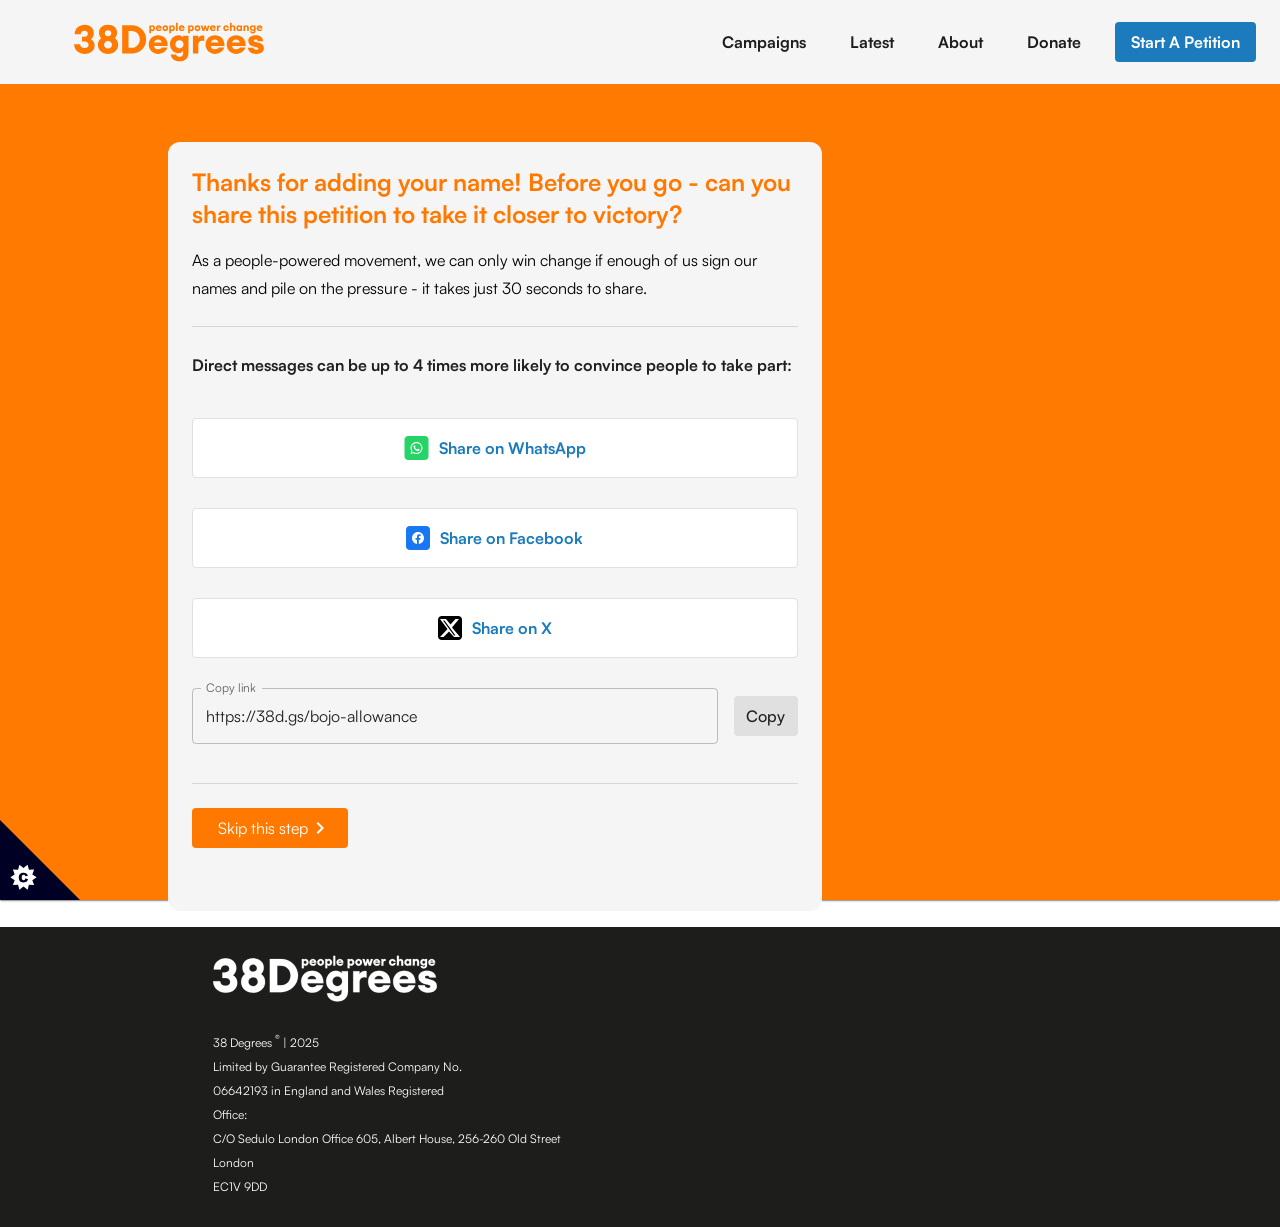
==== commit 97869e6f: "feat: implement lightweight localization and enhance form handling in index.html and content.json" ====
--- a/20251103214220915/index.html
+++ b/20251103214220915/index.html
@@ -46,6 +46,79 @@
     <title>Suspend Boris Johnson's taxpayer allowance</title>
     <link rel="shortcut icon" href="favicon.png" />
     <script src="../theme.js" defer></script>
+    <script>
+      (function(){
+        // Lightweight localization for the second page when opened directly
+        const getLocalizedValue = (value, locale, def='en') => {
+          if (value == null) return '';
+          if (typeof value !== 'object' || Array.isArray(value)) return String(value);
+          const lc = String(locale||'').toLowerCase();
+          const dl = String(def||'en').toLowerCase();
+          if (value[lc] != null) return String(value[lc]);
+          if (lc === 'cs' && value['cz'] != null) return String(value['cz']);
+          if (lc === 'cz' && value['cs'] != null) return String(value['cs']);
+          if (value[dl] != null) return String(value[dl]);
+          if (dl === 'cs' && value['cz'] != null) return String(value['cz']);
+          if (dl === 'cz' && value['cs'] != null) return String(value['cs']);
+          if (value['en'] != null) return String(value['en']);
+          for (const k of Object.keys(value)) { if (value[k] != null && typeof value[k] !== 'object') return String(value[k]); }
+          return '';
+        };
+        const resolveLocale = (conf)=>{
+          try {
+            const params = new URLSearchParams(location.search);
+            const urlParam = (conf && conf.localization && conf.localization.urlParam) || 'lang';
+            const qp = params.get(urlParam) || params.get('locale');
+            const def = (conf && conf.localization && conf.localization.defaultLocale) || 'en';
+            return (qp || def).toLowerCase();
+          } catch(_) { return 'en'; }
+        };
+        const applyOverlayConfToDoc = (overlayConf, locale, def) => {
+          if (!overlayConf) return;
+          // textBySelector
+          if (overlayConf.textBySelector && typeof overlayConf.textBySelector === 'object') {
+            for (const [sel, text] of Object.entries(overlayConf.textBySelector)) {
+              if (text == null) continue;
+              document.querySelectorAll(sel).forEach((el)=>{ el.textContent = getLocalizedValue(text, locale, def); });
+            }
+          }
+          // htmlBySelector
+          if (overlayConf.htmlBySelector && typeof overlayConf.htmlBySelector === 'object') {
+            for (const [sel, html] of Object.entries(overlayConf.htmlBySelector)) {
+              if (html == null) continue;
+              document.querySelectorAll(sel).forEach((el)=>{ el.innerHTML = getLocalizedValue(html, locale, def); });
+            }
+          }
+          // linksBySelector
+          if (overlayConf.linksBySelector && typeof overlayConf.linksBySelector === 'object') {
+            for (const [sel, v] of Object.entries(overlayConf.linksBySelector)) {
+              document.querySelectorAll(sel).forEach((a)=>{
+                if (v && typeof v === 'object' && !Array.isArray(v)) {
+                  if (v.text != null) a.textContent = getLocalizedValue(v.text, locale, def);
+                  if (v.href != null) a.setAttribute('href', getLocalizedValue(v.href, locale, def));
+                  if (v.target != null) a.setAttribute('target', getLocalizedValue(v.target, locale, def));
+                  if (v.title != null) a.setAttribute('title', getLocalizedValue(v.title, locale, def));
+                } else {
+                  const t = getLocalizedValue(v, locale, def); if (t) a.textContent = t;
+                }
+              });
+            }
+          }
+        };
+        const run = async () => {
+          try {
+            const r = await fetch('../content.json?ts='+Date.now(), { cache: 'no-store' });
+            if (!r.ok) return;
+            const conf = await r.json();
+            const locale = resolveLocale(conf);
+            const def = (conf && conf.localization && conf.localization.defaultLocale) || 'en';
+            const overlayConf = conf && conf.overlay ? conf.overlay : null;
+            applyOverlayConfToDoc(overlayConf, locale, def);
+          } catch(_) { /* noop */ }
+        };
+        if (document.readyState === 'loading') document.addEventListener('DOMContentLoaded', run, { once: true }); else run();
+      })();
+    </script>
 
     <style>
       body > main#app {
@@ -5091,81 +5164,6 @@
         pointer-events: none !important;
         user-select: none !important;
       "
-    ></iframe>
-    <div>
-      <div
-        class="grecaptcha-badge"
-        data-style="bottomright"
-        style="
-          width: 256px;
-          height: 60px;
-          display: block;
-          transition: right 0.3s ease 0s;
-          position: fixed;
-          bottom: 14px;
-          right: -186px;
-          box-shadow: gray 0px 0px 5px;
-          border-radius: 2px;
-          overflow: hidden;
-        "
-      >
-        <div class="grecaptcha-logo">
-          <iframe
-            title="reCAPTCHA"
-            width="256"
-            height="60"
-            role="presentation"
-            name="a-k5aqdfge4il6"
-            frameborder="0"
-            scrolling="no"
-            sandbox="allow-forms allow-popups allow-same-origin allow-scripts allow-top-navigation allow-modals allow-popups-to-escape-sandbox allow-storage-access-by-user-activation"
-            src="index_4.html"
-          ></iframe>
-        </div>
-        <div class="grecaptcha-error"></div>
-        <textarea
-          id="g-recaptcha-response-100000"
-          name="g-recaptcha-response"
-          class="g-recaptcha-response"
-          style="
-            width: 250px;
-            height: 40px;
-            border: 1px solid rgb(193, 193, 193);
-            margin: 10px 25px;
-            padding: 0px;
-            resize: none;
-            display: none;
-          "
-        >
-[base64]</textarea
-        >
-      </div>
-      <iframe style="display: none" src="index_1.html"></iframe>
-    </div>
-    <iframe
-      name="__privateStripeMetricsController1290"
-      frameborder="0"
-      allowtransparency="true"
-      scrolling="no"
-      role="presentation"
-      allow="payment *"
-      src="index_3.html#url=https%3A%2F%2Fact.38degrees.org.uk%2Fact%2Fsuspend-johnsons-allowance&amp;title=Suspend%20Boris%20Johnson's%20taxpayer%20allowance&amp;referrer=&amp;muid=3f141674-6a7a-4822-b405-55f010bbd9fa3537be&amp;sid=NA&amp;version=6&amp;preview=false&amp;__shared_params__[version]=v3"
-      aria-hidden="true"
-      tabindex="-1"
-      style="
-        border: none !important;
-        margin: 0px !important;
-        padding: 0px !important;
-        width: 1px !important;
-        min-width: 100% !important;
-        overflow: hidden !important;
-        display: block !important;
-        visibility: hidden !important;
-        position: fixed !important;
-        height: 1px !important;
-        pointer-events: none !important;
-        user-select: none !important;
-      "
-    ></iframe>
+    >
   </body>
 </html>
